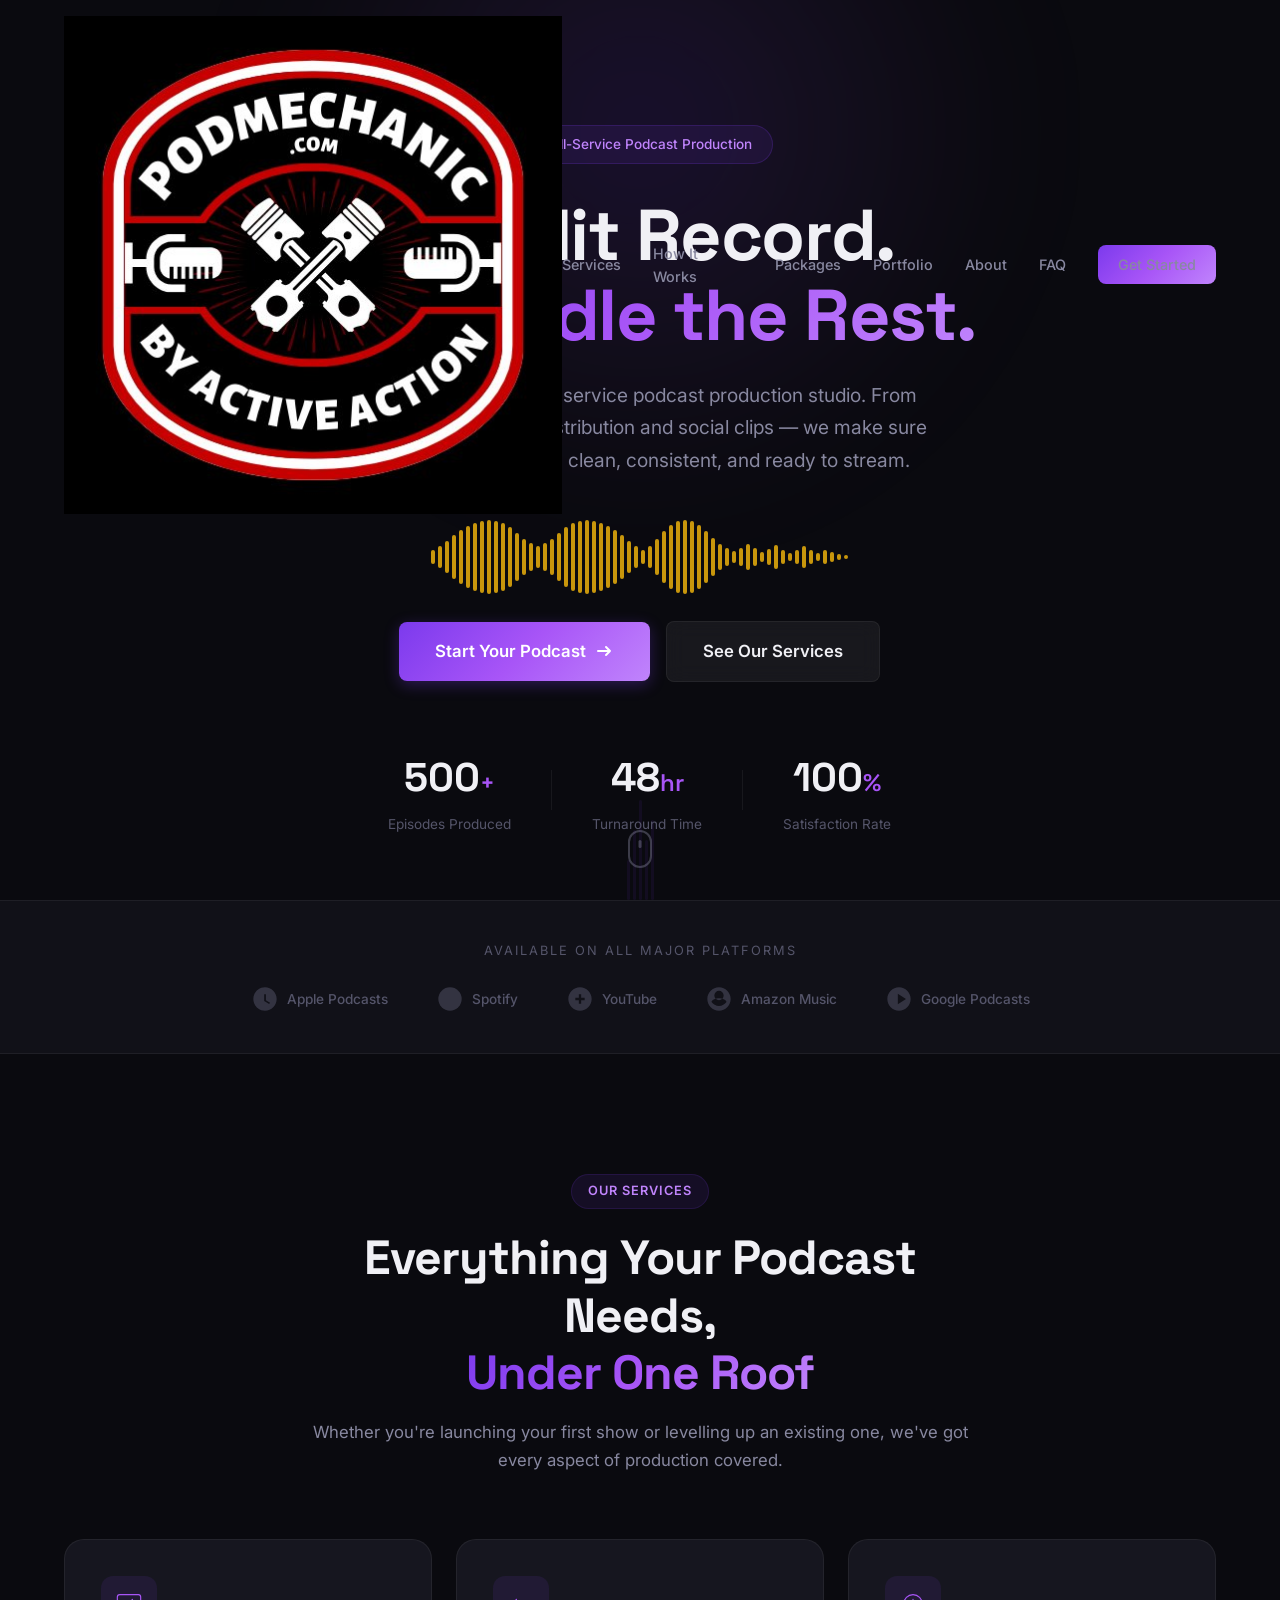
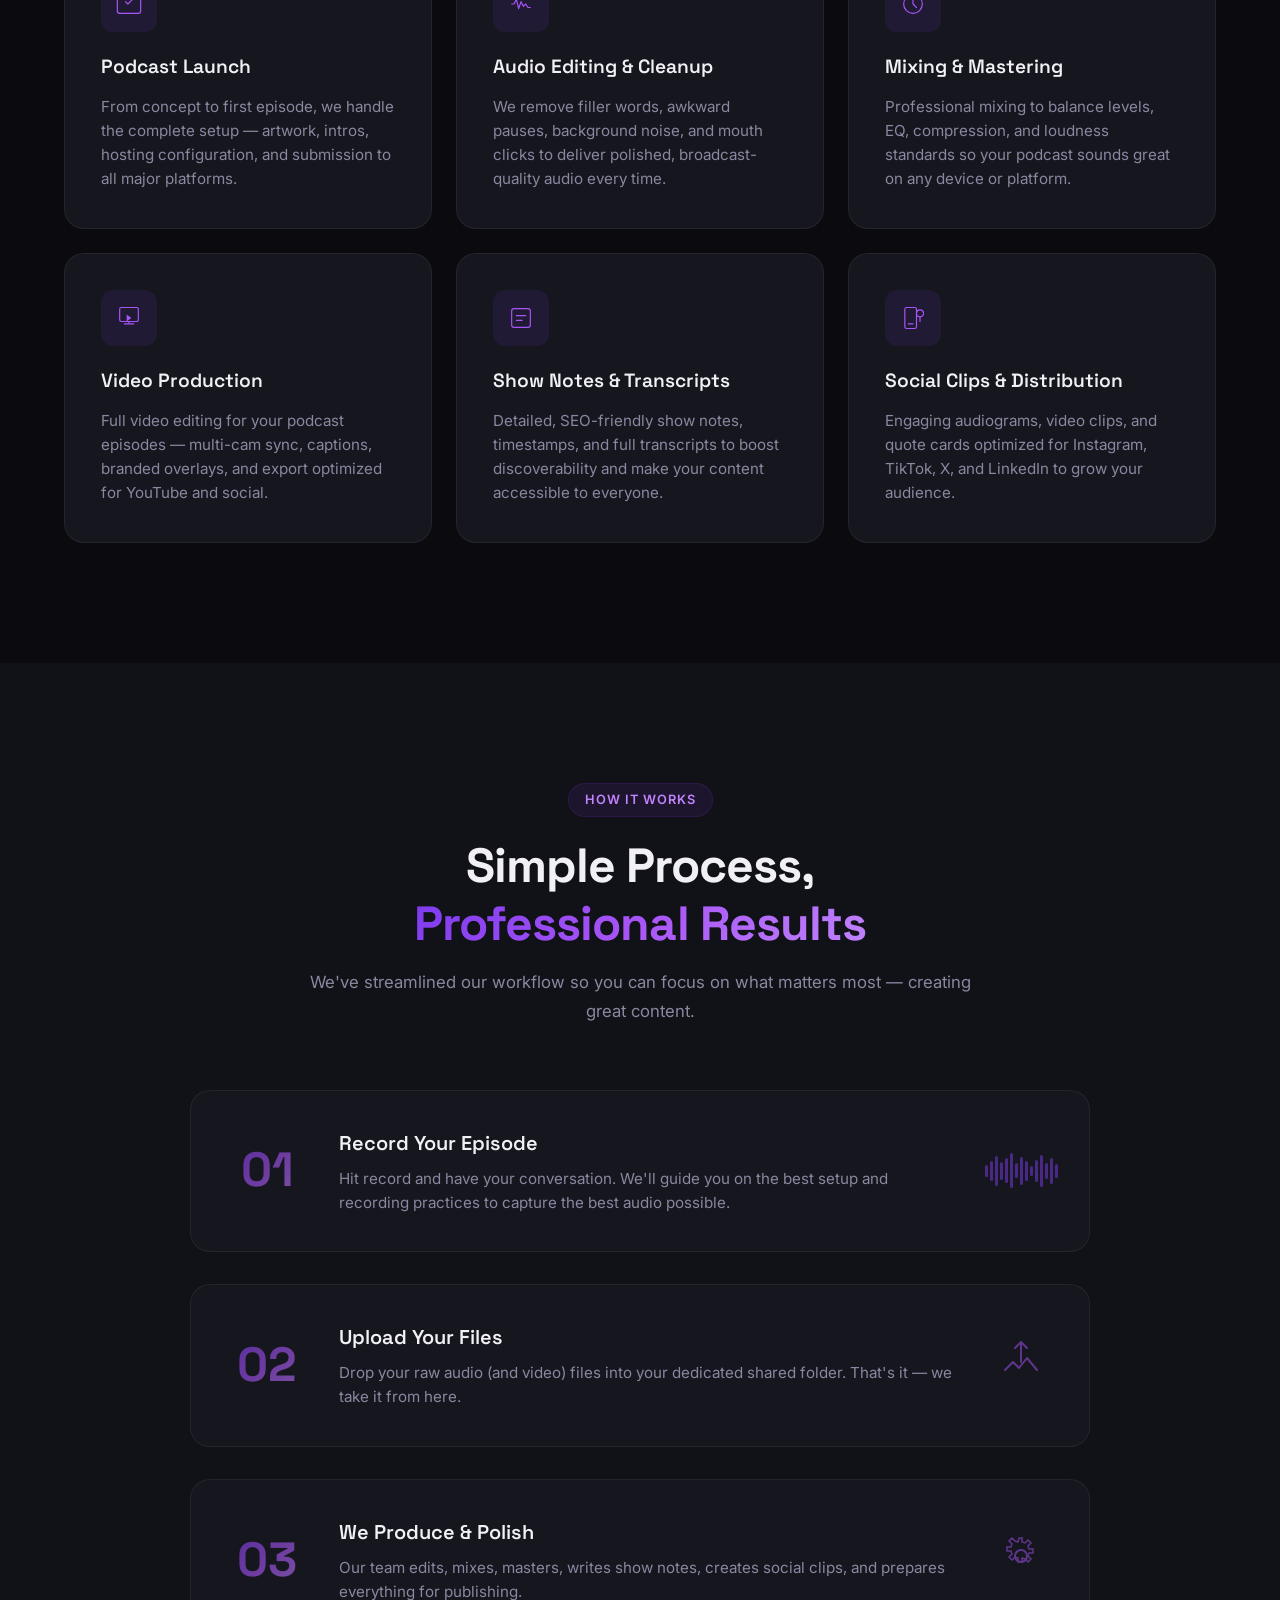
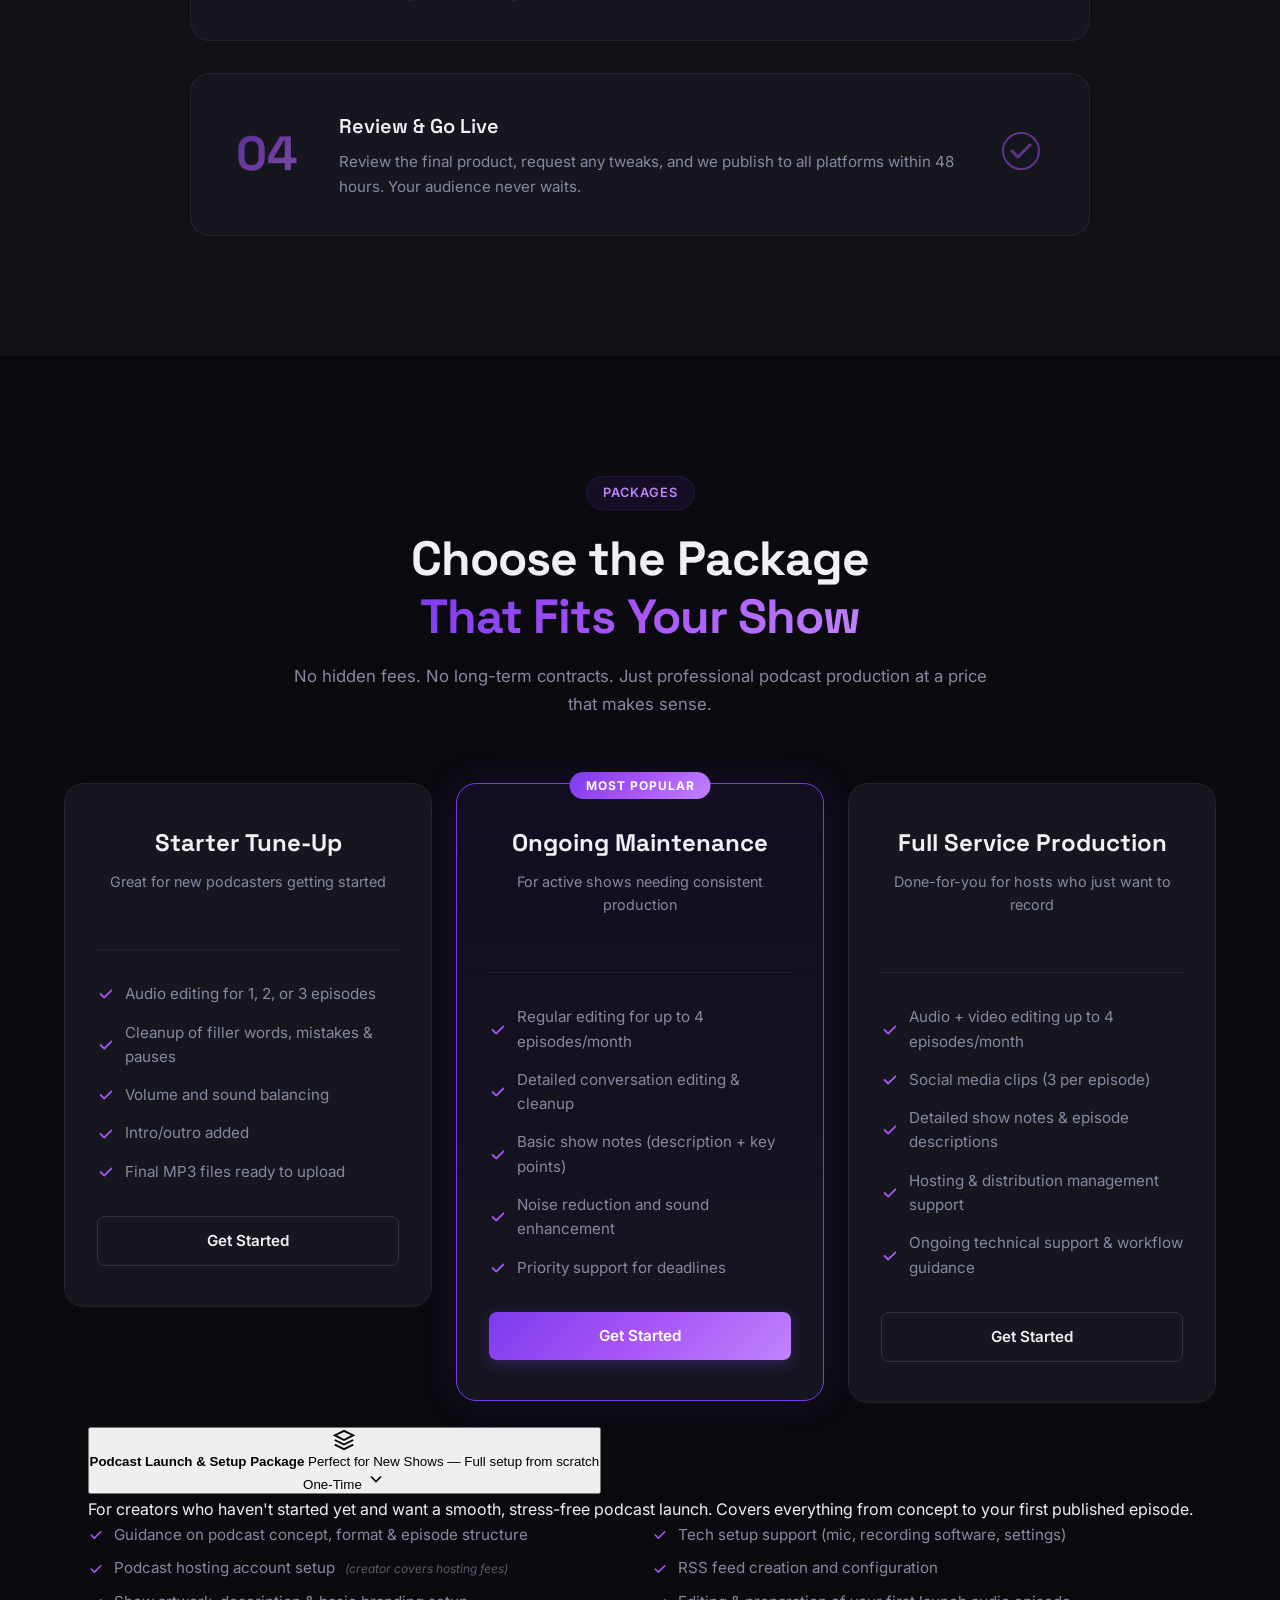
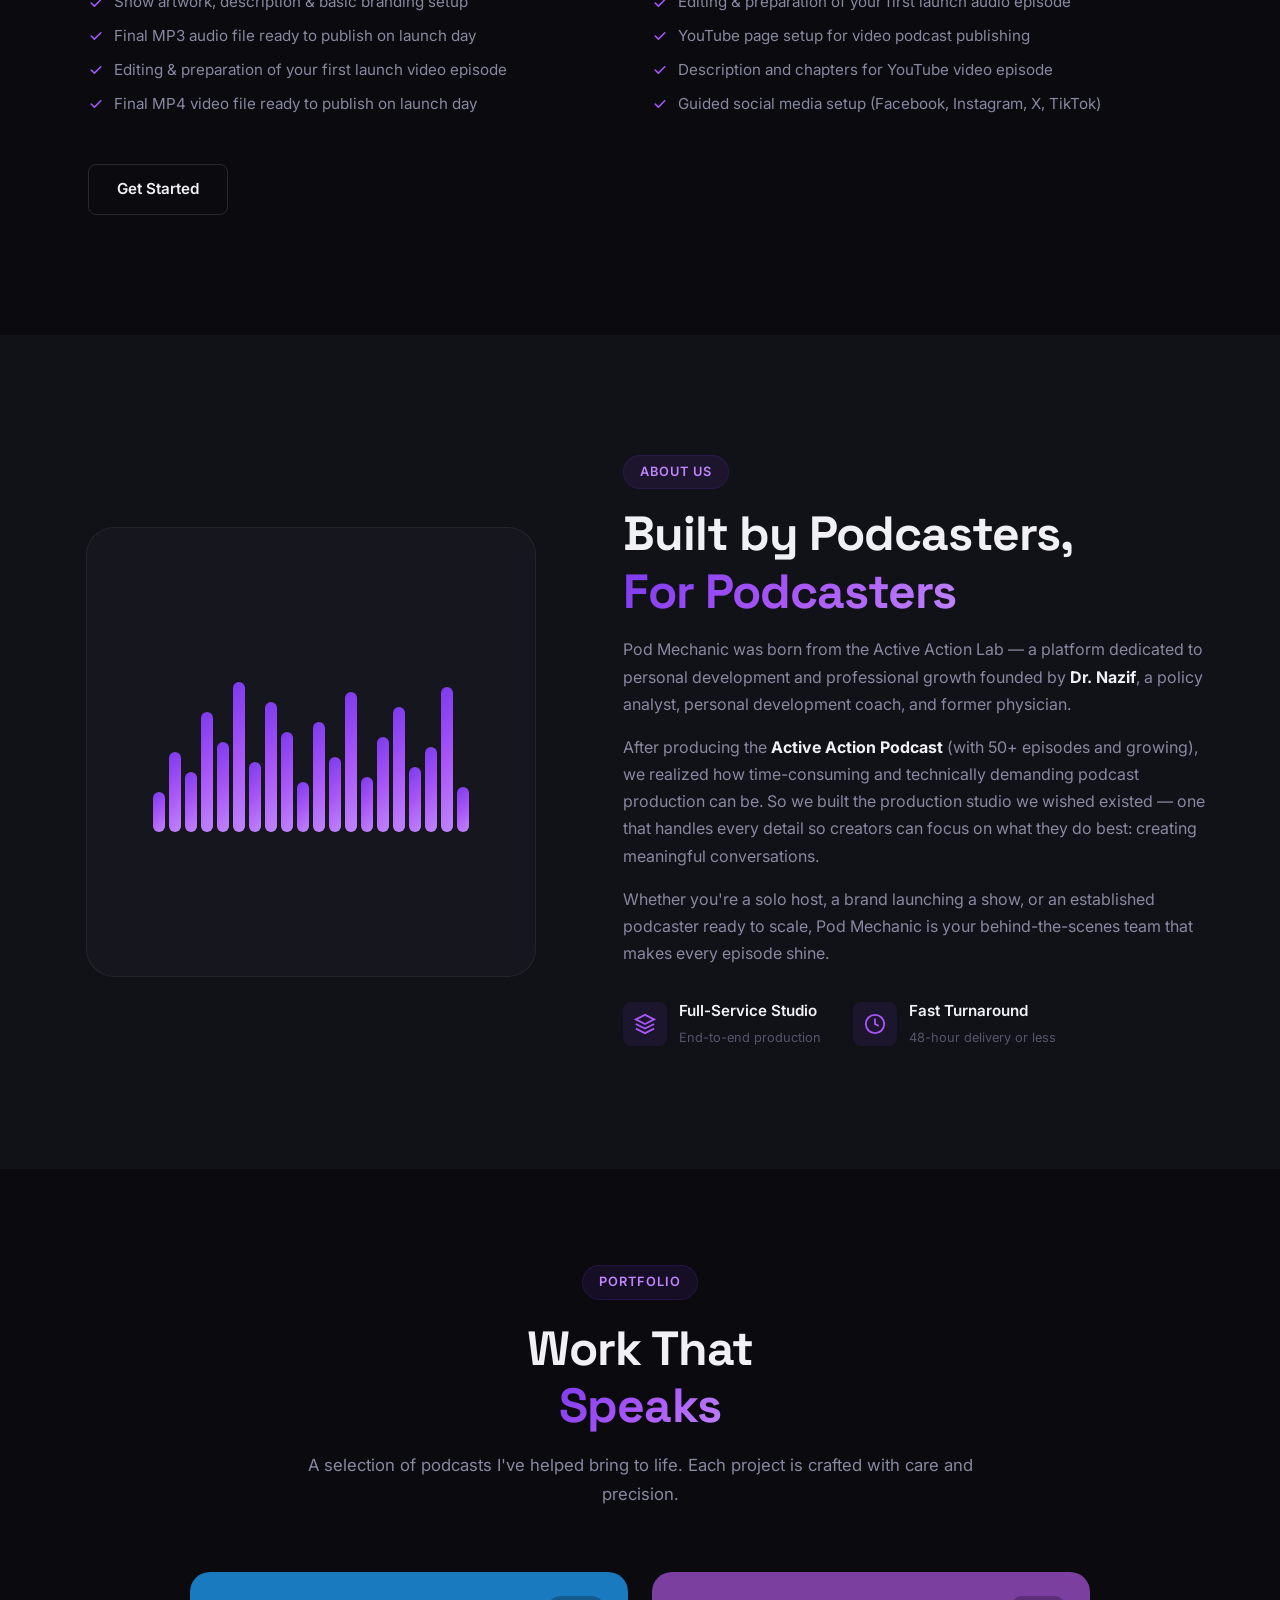
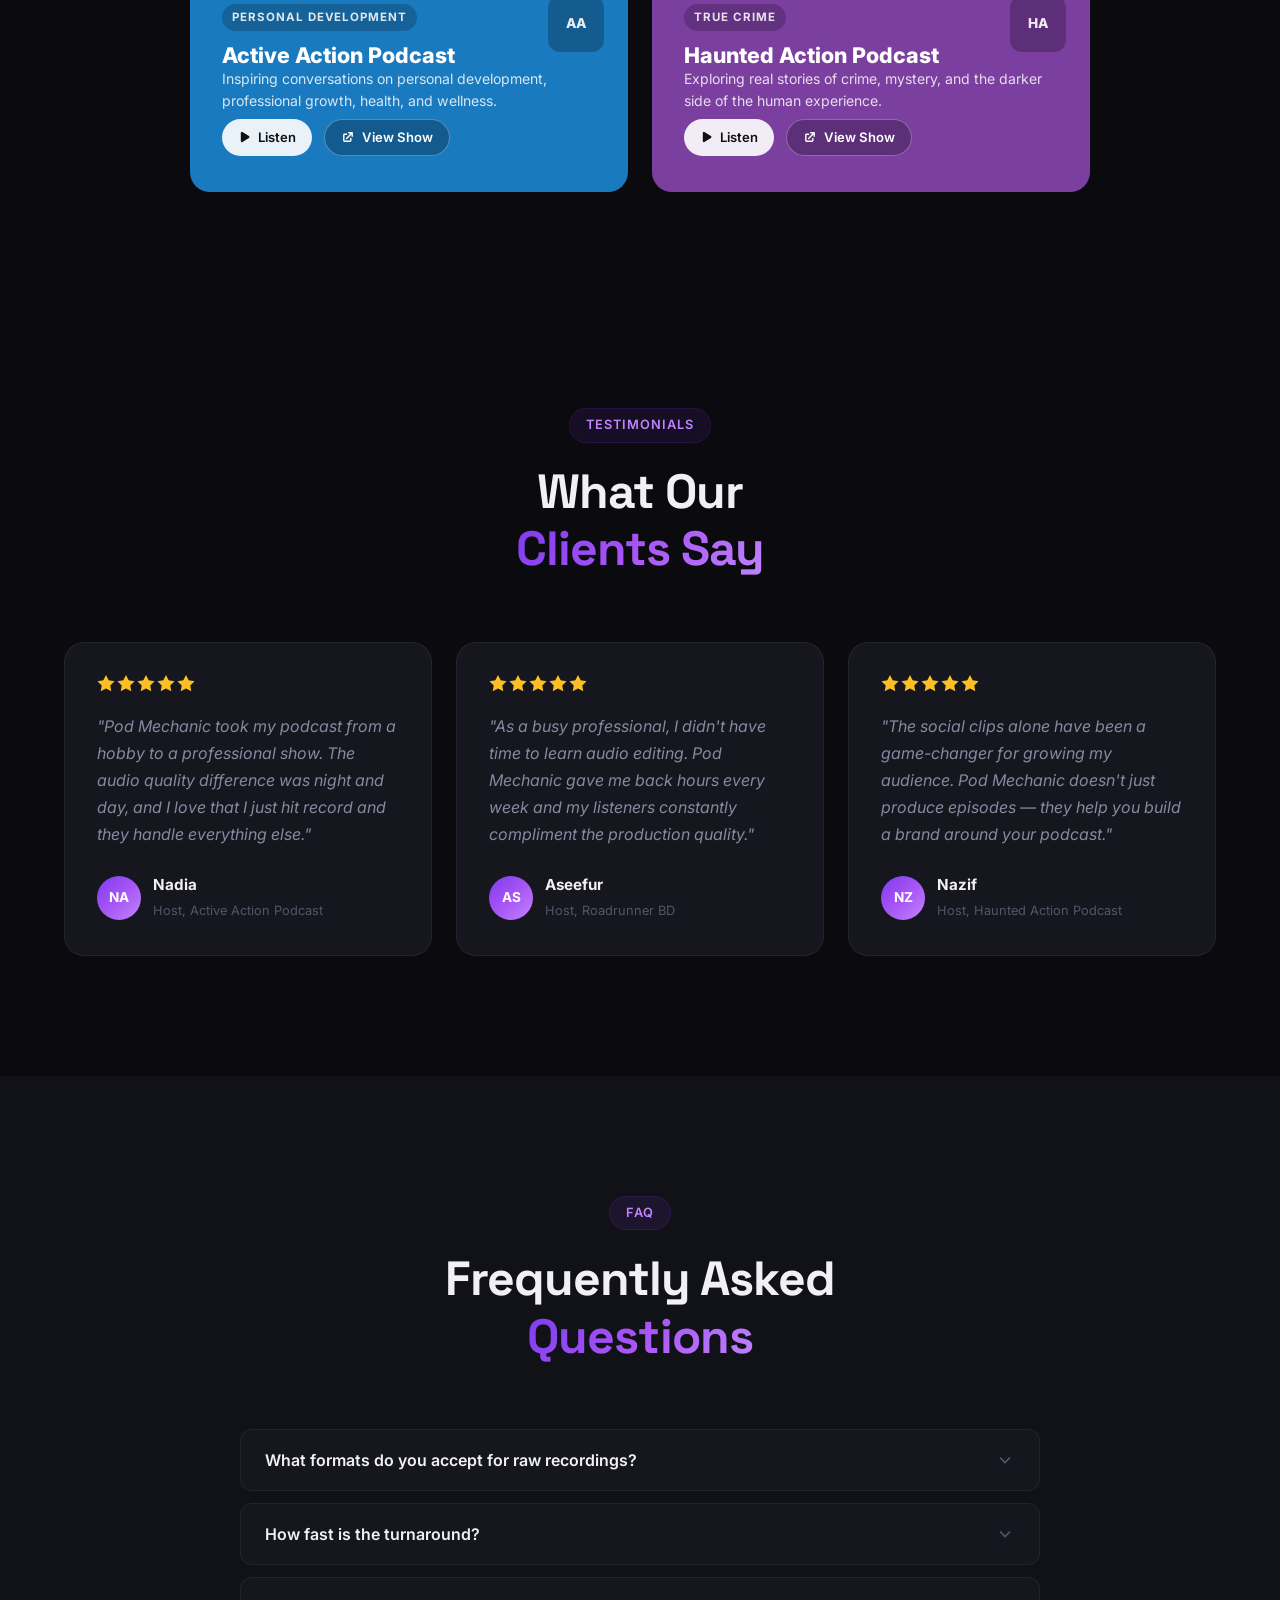
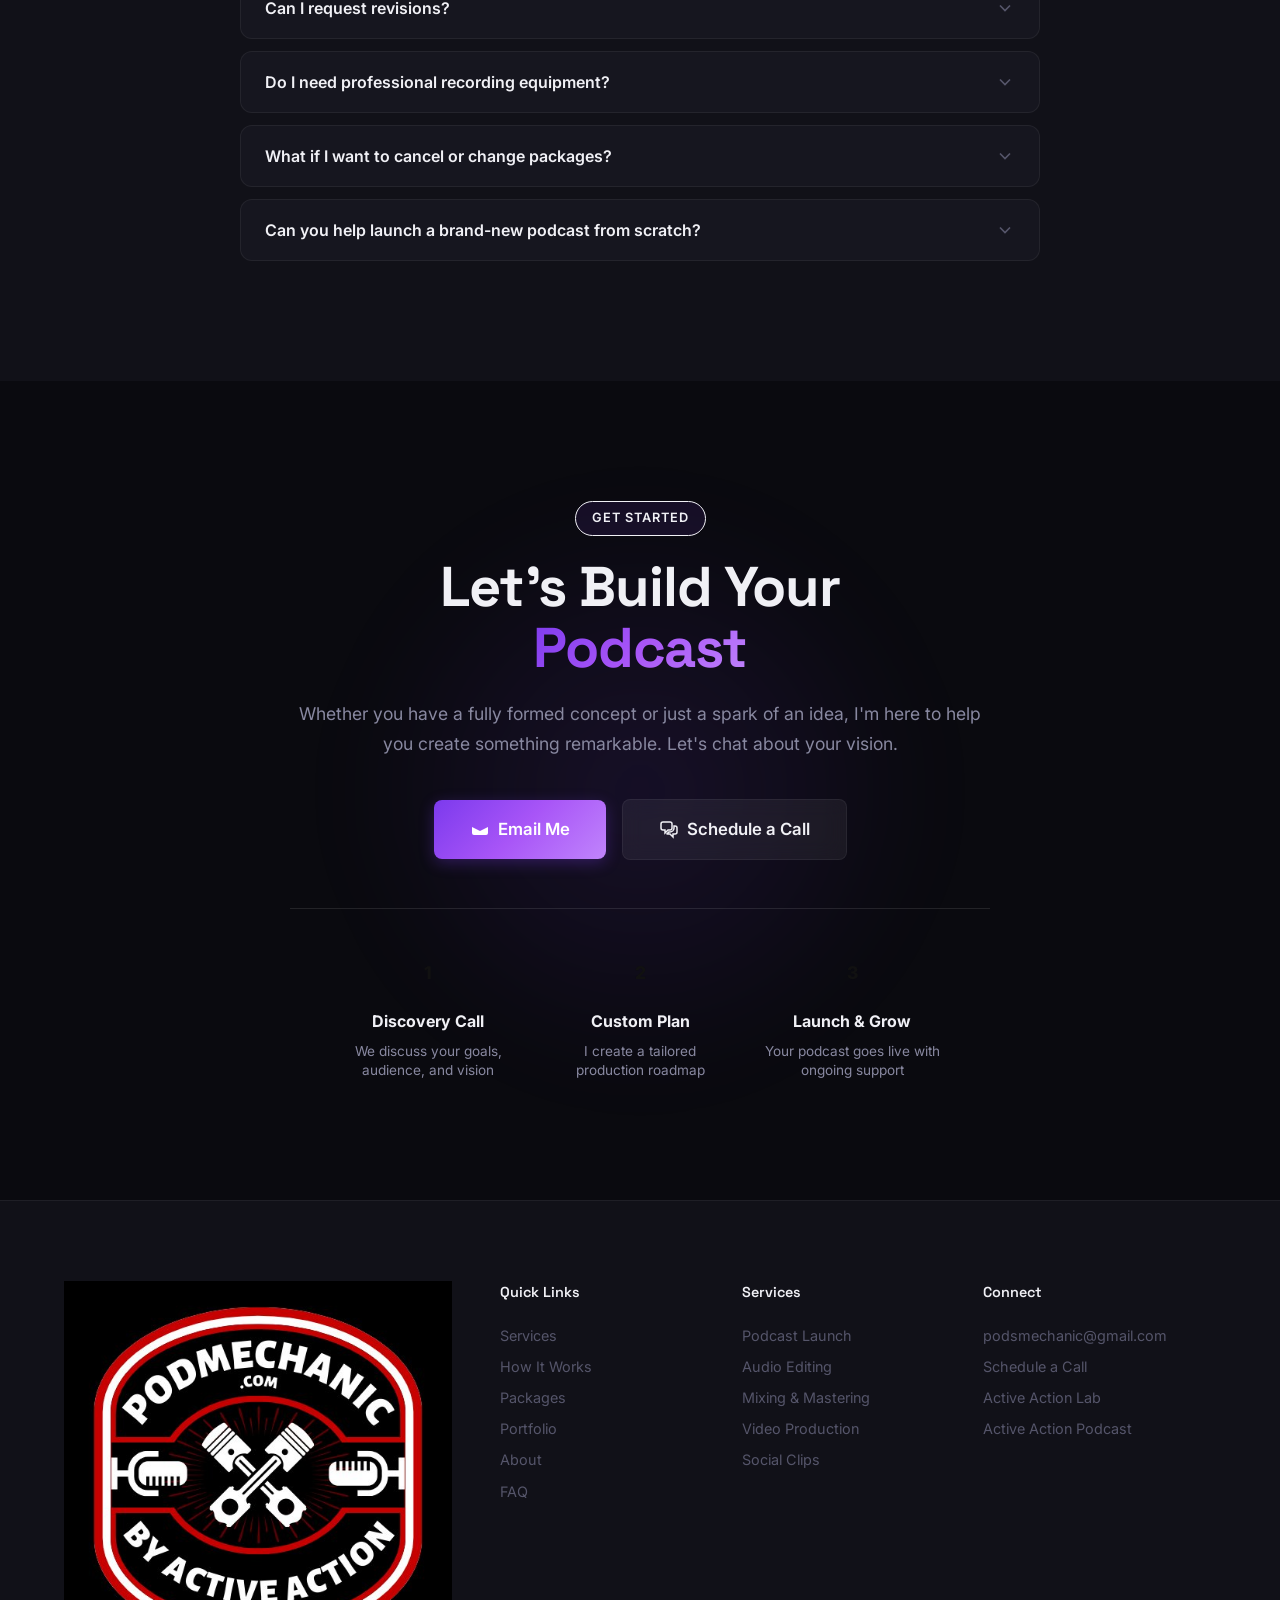
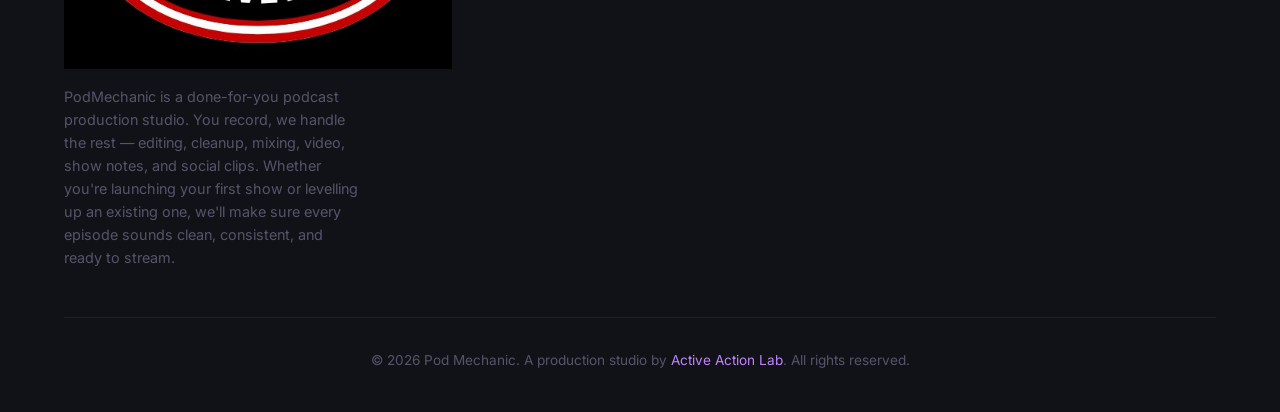
==== index.html @ 71fac8c1 "Update index.html" ====
<!DOCTYPE html>
<html lang="en">
<head>
  <meta charset="UTF-8">
  <meta name="viewport" content="width=device-width, initial-scale=1.0">
  <title>Pod Mechanic | Full-Service Podcast Production Studio</title>
  <meta name="description" content="Pod Mechanic is a full-service podcast production studio. We launch, edit, mix, and distribute your podcast so every episode sounds clean, consistent, and ready to stream.">
  <link rel="preconnect" href="https://fonts.googleapis.com">
  <link rel="preconnect" href="https://fonts.gstatic.com" crossorigin>
  <link href="https://fonts.googleapis.com/css2?family=Inter:wght@300;400;500;600;700;800;900&family=Space+Grotesk:wght@400;500;600;700&display=swap" rel="stylesheet">
  <link rel="stylesheet" href="styles.css">
</head>
<body>
  <!-- Navigation -->
  <nav class="navbar" id="navbar">
    <div class="container nav-container">
      <a href="#" class="nav-logo">
        <img src="[data-uri]" alt="Pod Mechanic" class="logo-img">
      </a>
      <div class="nav-links" id="navLinks">
        <a href="#services">Services</a>
        <a href="#how-it-works">How It Works</a>
        <a href="#packages">Packages</a>
        <a href="#portfolio">Portfolio</a>
        <a href="#about">About</a>
        <a href="#faq">FAQ</a>
        <a href="#contact" class="btn btn-nav">Get Started</a>
      </div>
      <button class="nav-toggle" id="navToggle" aria-label="Toggle navigation">
        <span></span>
        <span></span>
        <span></span>
      </button>
    </div>
  </nav>

  <!-- Hero Section -->
  <section class="hero" id="hero">
    <div class="hero-bg">
      <div class="hero-gradient"></div>
      <div class="sound-waves">
        <div class="wave wave-1"></div>
        <div class="wave wave-2"></div>
        <div class="wave wave-3"></div>
        <div class="wave wave-4"></div>
        <div class="wave wave-5"></div>
      </div>
    </div>
    <div class="container hero-content">
      <div class="hero-badge">
        <span class="badge-dot"></span>
        Full-Service Podcast Production
      </div>
      <h1 class="hero-title">
        You Hit Record.<br>
        <span class="gradient-text">We Handle the Rest.</span>
      </h1>
      <p class="hero-subtitle">
        Pod Mechanic is a full-service podcast production studio. From editing and mixing to distribution and social clips &mdash; we make sure every episode sounds clean, consistent, and ready to stream.
      </p>

      <!-- Animated Waveform -->
      <div class="hero-waveform" aria-hidden="true">
        <div class="waveform-bars">
          <span></span><span></span><span></span><span></span><span></span>
          <span></span><span></span><span></span><span></span><span></span>
          <span></span><span></span><span></span><span></span><span></span>
          <span></span><span></span><span></span><span></span><span></span>
          <span></span><span></span><span></span><span></span><span></span>
          <span></span><span></span><span></span><span></span><span></span>
          <span></span><span></span><span></span><span></span><span></span>
          <span></span><span></span><span></span><span></span><span></span>
          <span></span><span></span><span></span><span></span><span></span>
          <span></span><span></span><span></span><span></span><span></span>
          <span></span><span></span><span></span><span></span><span></span>
          <span></span><span></span><span></span><span></span><span></span>
        </div>
      </div>

      <div class="hero-actions">
        <a href="#contact" class="btn btn-primary btn-lg">
          Start Your Podcast
          <svg width="20" height="20" viewBox="0 0 20 20" fill="none"><path d="M4 10h12m0 0l-4-4m4 4l-4 4" stroke="currentColor" stroke-width="2" stroke-linecap="round" stroke-linejoin="round"/></svg>
        </a>
        <a href="#services" class="btn btn-ghost btn-lg">
          See Our Services
        </a>
      </div>
      <div class="hero-stats">
        <div class="stat">
          <span class="stat-number" data-count="500">0</span><span class="stat-suffix">+</span>
          <span class="stat-label">Episodes Produced</span>
        </div>
        <div class="stat-divider"></div>
        <div class="stat">
          <span class="stat-number" data-count="48">0</span><span class="stat-suffix">hr</span>
          <span class="stat-label">Turnaround Time</span>
        </div>
        <div class="stat-divider"></div>
        <div class="stat">
          <span class="stat-number" data-count="100">0</span><span class="stat-suffix">%</span>
          <span class="stat-label">Satisfaction Rate</span>
        </div>
      </div>
    </div>
    <div class="scroll-indicator">
      <div class="mouse">
        <div class="wheel"></div>
      </div>
    </div>
  </section>

  <!-- Trusted By / Social Proof Bar -->
  <section class="social-proof">
    <div class="container">
      <p class="social-proof-text">Available on all major platforms</p>
      <div class="platform-logos">
        <div class="platform-logo">
          <svg viewBox="0 0 24 24" fill="currentColor" width="28" height="28"><path d="M12 2C6.477 2 2 6.477 2 12s4.477 10 10 10 10-4.477 10-10S17.523 2 12 2zm3.535 14.243l-4.243-2.449V8h1.5v5.137l3.536 2.036-.793 1.07z"/></svg>
          <span>Apple Podcasts</span>
        </div>
        <div class="platform-logo">
          <svg viewBox="0 0 24 24" fill="currentColor" width="28" height="28"><circle cx="12" cy="12" r="10"/></svg>
          <span>Spotify</span>
        </div>
        <div class="platform-logo">
          <svg viewBox="0 0 24 24" fill="currentColor" width="28" height="28"><path d="M12 2C6.477 2 2 6.477 2 12s4.477 10 10 10 10-4.477 10-10S17.523 2 12 2zm4 11h-3v3h-2v-3H8v-2h3V8h2v3h3v2z"/></svg>
          <span>YouTube</span>
        </div>
        <div class="platform-logo">
          <svg viewBox="0 0 24 24" fill="currentColor" width="28" height="28"><path d="M12 2C6.477 2 2 6.477 2 12s4.477 10 10 10 10-4.477 10-10S17.523 2 12 2zm0 3a4 4 0 110 8 4 4 0 010-8zm0 13c-2.67 0-5.02-1.34-6.42-3.38.03-2.13 4.28-3.3 6.42-3.3 2.13 0 6.39 1.17 6.42 3.3C17.02 16.66 14.67 18 12 18z"/></svg>
          <span>Amazon Music</span>
        </div>
        <div class="platform-logo">
          <svg viewBox="0 0 24 24" fill="currentColor" width="28" height="28"><path d="M12 2C6.477 2 2 6.477 2 12s4.477 10 10 10 10-4.477 10-10S17.523 2 12 2zm-1 14.5v-9l7 4.5-7 4.5z"/></svg>
          <span>Google Podcasts</span>
        </div>
      </div>
    </div>
  </section>

  <!-- Services Section -->
  <section class="services" id="services">
    <div class="container">
      <div class="section-header">
        <span class="section-tag">Our Services</span>
        <h2 class="section-title">Everything Your Podcast Needs,<br><span class="gradient-text">Under One Roof</span></h2>
        <p class="section-subtitle">Whether you're launching your first show or levelling up an existing one, we've got every aspect of production covered.</p>
      </div>
      <div class="services-grid">
        <div class="service-card" data-aos="fade-up">
          <div class="service-icon">
            <svg viewBox="0 0 48 48" fill="none"><rect x="4" y="8" width="40" height="32" rx="4" stroke="currentColor" stroke-width="2"/><path d="M18 20l4 4 8-8" stroke="currentColor" stroke-width="2" stroke-linecap="round" stroke-linejoin="round"/></svg>
          </div>
          <h3>Podcast Launch</h3>
          <p>From concept to first episode, we handle the complete setup &mdash; artwork, intros, hosting configuration, and submission to all major platforms.</p>
        </div>
        <div class="service-card" data-aos="fade-up" data-aos-delay="100">
          <div class="service-icon">
            <svg viewBox="0 0 48 48" fill="none"><path d="M8 24h4l4-8 4 16 4-12 4 8 4-4 4 6h4" stroke="currentColor" stroke-width="2" stroke-linecap="round" stroke-linejoin="round"/></svg>
          </div>
          <h3>Audio Editing &amp; Cleanup</h3>
          <p>We remove filler words, awkward pauses, background noise, and mouth clicks to deliver polished, broadcast-quality audio every time.</p>
        </div>
        <div class="service-card" data-aos="fade-up" data-aos-delay="200">
          <div class="service-icon">
            <svg viewBox="0 0 48 48" fill="none"><circle cx="24" cy="24" r="16" stroke="currentColor" stroke-width="2"/><path d="M24 16v8l6 6" stroke="currentColor" stroke-width="2" stroke-linecap="round"/></svg>
          </div>
          <h3>Mixing &amp; Mastering</h3>
          <p>Professional mixing to balance levels, EQ, compression, and loudness standards so your podcast sounds great on any device or platform.</p>
        </div>
        <div class="service-card" data-aos="fade-up" data-aos-delay="300">
          <div class="service-icon">
            <svg viewBox="0 0 48 48" fill="none"><rect x="8" y="6" width="32" height="24" rx="3" stroke="currentColor" stroke-width="2"/><path d="M20 18l8 6-8 6V18z" fill="currentColor"/><path d="M16 34h16" stroke="currentColor" stroke-width="2" stroke-linecap="round"/><path d="M24 30v4" stroke="currentColor" stroke-width="2"/></svg>
          </div>
          <h3>Video Production</h3>
          <p>Full video editing for your podcast episodes &mdash; multi-cam sync, captions, branded overlays, and export optimized for YouTube and social.</p>
        </div>
        <div class="service-card" data-aos="fade-up" data-aos-delay="400">
          <div class="service-icon">
            <svg viewBox="0 0 48 48" fill="none"><path d="M12 8h24a4 4 0 014 4v24a4 4 0 01-4 4H12a4 4 0 01-4-4V12a4 4 0 014-4z" stroke="currentColor" stroke-width="2"/><path d="M16 20h16M16 28h10" stroke="currentColor" stroke-width="2" stroke-linecap="round"/></svg>
          </div>
          <h3>Show Notes &amp; Transcripts</h3>
          <p>Detailed, SEO-friendly show notes, timestamps, and full transcripts to boost discoverability and make your content accessible to everyone.</p>
        </div>
        <div class="service-card" data-aos="fade-up" data-aos-delay="500">
          <div class="service-icon">
            <svg viewBox="0 0 48 48" fill="none"><rect x="10" y="6" width="20" height="36" rx="3" stroke="currentColor" stroke-width="2"/><path d="M16 34h8" stroke="currentColor" stroke-width="2" stroke-linecap="round"/><circle cx="36" cy="16" r="6" stroke="currentColor" stroke-width="2"/><path d="M36 22v8" stroke="currentColor" stroke-width="2" stroke-linecap="round"/></svg>
          </div>
          <h3>Social Clips &amp; Distribution</h3>
          <p>Engaging audiograms, video clips, and quote cards optimized for Instagram, TikTok, X, and LinkedIn to grow your audience.</p>
        </div>
      </div>
    </div>
  </section>

  <!-- How It Works -->
  <section class="how-it-works" id="how-it-works">
    <div class="container">
      <div class="section-header">
        <span class="section-tag">How It Works</span>
        <h2 class="section-title">Simple Process,<br><span class="gradient-text">Professional Results</span></h2>
        <p class="section-subtitle">We've streamlined our workflow so you can focus on what matters most &mdash; creating great content.</p>
      </div>
      <div class="steps">
        <div class="step" data-aos="fade-right">
          <div class="step-number">01</div>
          <div class="step-content">
            <h3>Record Your Episode</h3>
            <p>Hit record and have your conversation. We'll guide you on the best setup and recording practices to capture the best audio possible.</p>
          </div>
          <div class="step-visual">
            <div class="waveform-mini">
              <span></span><span></span><span></span><span></span><span></span>
              <span></span><span></span><span></span><span></span><span></span>
              <span></span><span></span><span></span><span></span><span></span>
            </div>
          </div>
        </div>
        <div class="step" data-aos="fade-left">
          <div class="step-number">02</div>
          <div class="step-content">
            <h3>Upload Your Files</h3>
            <p>Drop your raw audio (and video) files into your dedicated shared folder. That's it &mdash; we take it from here.</p>
          </div>
          <div class="step-visual">
            <div class="upload-icon-anim">
              <svg viewBox="0 0 48 48" fill="none"><path d="M8 32l8-8 6 6 8-10 10 12" stroke="currentColor" stroke-width="2" stroke-linecap="round" stroke-linejoin="round"/><path d="M24 4v20m0-20l-6 6m6-6l6 6" stroke="currentColor" stroke-width="2" stroke-linecap="round" stroke-linejoin="round"/></svg>
            </div>
          </div>
        </div>
        <div class="step" data-aos="fade-right">
          <div class="step-number">03</div>
          <div class="step-content">
            <h3>We Produce &amp; Polish</h3>
            <p>Our team edits, mixes, masters, writes show notes, creates social clips, and prepares everything for publishing.</p>
          </div>
          <div class="step-visual">
            <div class="gear-anim">
              <svg viewBox="0 0 48 48" fill="none"><path d="M24 30a6 6 0 100-12 6 6 0 000 12z" stroke="currentColor" stroke-width="2"/><path d="M26 6h-4l-1 4-3-1-3-3-3 3 3 3-1 3H10v4h4l1 3-3 3 3 3 3-3 3 1v4h4v-4l3 1 3 3 3-3-3-3 1-3h4v-4h-4l-1-3 3-3-3-3-3 3-3-1V6z" stroke="currentColor" stroke-width="1.5"/></svg>
            </div>
          </div>
        </div>
        <div class="step" data-aos="fade-left">
          <div class="step-number">04</div>
          <div class="step-content">
            <h3>Review &amp; Go Live</h3>
            <p>Review the final product, request any tweaks, and we publish to all platforms within 48 hours. Your audience never waits.</p>
          </div>
          <div class="step-visual">
            <div class="check-anim">
              <svg viewBox="0 0 48 48" fill="none"><circle cx="24" cy="24" r="18" stroke="currentColor" stroke-width="2"/><path d="M15 24l6 6 12-12" stroke="currentColor" stroke-width="3" stroke-linecap="round" stroke-linejoin="round"/></svg>
            </div>
          </div>
        </div>
      </div>
    </div>
  </section>

  <!-- Packages Section -->
  <section class="pricing" id="packages">
    <div class="container">
      <div class="section-header">
        <span class="section-tag">Packages</span>
        <h2 class="section-title">Choose the Package<br><span class="gradient-text">That Fits Your Show</span></h2>
        <p class="section-subtitle">No hidden fees. No long-term contracts. Just professional podcast production at a price that makes sense.</p>
      </div>

      <!-- Row 1: Three packages side by side -->
      <div class="pricing-grid">

        <!-- Starter Tune-Up -->
        <div class="pricing-card" data-aos="fade-up">
          <div class="pricing-header">
            <h3>Starter Tune-Up</h3>
            <p class="pricing-desc">Great for new podcasters getting started</p>
          </div>
          <ul class="pricing-features">
            <li>
              <svg viewBox="0 0 20 20" fill="currentColor" width="18" height="18"><path fill-rule="evenodd" d="M16.707 5.293a1 1 0 010 1.414l-8 8a1 1 0 01-1.414 0l-4-4a1 1 0 011.414-1.414L8 12.586l7.293-7.293a1 1 0 011.414 0z"/></svg>
              Audio editing for 1, 2, or 3 episodes
            </li>
            <li>
              <svg viewBox="0 0 20 20" fill="currentColor" width="18" height="18"><path fill-rule="evenodd" d="M16.707 5.293a1 1 0 010 1.414l-8 8a1 1 0 01-1.414 0l-4-4a1 1 0 011.414-1.414L8 12.586l7.293-7.293a1 1 0 011.414 0z"/></svg>
              Cleanup of filler words, mistakes &amp; pauses
            </li>
            <li>
              <svg viewBox="0 0 20 20" fill="currentColor" width="18" height="18"><path fill-rule="evenodd" d="M16.707 5.293a1 1 0 010 1.414l-8 8a1 1 0 01-1.414 0l-4-4a1 1 0 011.414-1.414L8 12.586l7.293-7.293a1 1 0 011.414 0z"/></svg>
              Volume and sound balancing
            </li>
            <li>
              <svg viewBox="0 0 20 20" fill="currentColor" width="18" height="18"><path fill-rule="evenodd" d="M16.707 5.293a1 1 0 010 1.414l-8 8a1 1 0 01-1.414 0l-4-4a1 1 0 011.414-1.414L8 12.586l7.293-7.293a1 1 0 011.414 0z"/></svg>
              Intro/outro added
            </li>
            <li>
              <svg viewBox="0 0 20 20" fill="currentColor" width="18" height="18"><path fill-rule="evenodd" d="M16.707 5.293a1 1 0 010 1.414l-8 8a1 1 0 01-1.414 0l-4-4a1 1 0 011.414-1.414L8 12.586l7.293-7.293a1 1 0 011.414 0z"/></svg>
              Final MP3 files ready to upload
            </li>
          </ul>
          <a href="#contact" class="btn btn-outline btn-block">Get Started</a>
        </div>

        <!-- Ongoing Maintenance (featured / most popular) -->
        <div class="pricing-card pricing-featured" data-aos="fade-up" data-aos-delay="100">
          <div class="pricing-badge">Most Popular</div>
          <div class="pricing-header">
            <h3>Ongoing Maintenance</h3>
            <p class="pricing-desc">For active shows needing consistent production</p>
          </div>
          <ul class="pricing-features">
            <li>
              <svg viewBox="0 0 20 20" fill="currentColor" width="18" height="18"><path fill-rule="evenodd" d="M16.707 5.293a1 1 0 010 1.414l-8 8a1 1 0 01-1.414 0l-4-4a1 1 0 011.414-1.414L8 12.586l7.293-7.293a1 1 0 011.414 0z"/></svg>
              Regular editing for up to 4 episodes/month
            </li>
            <li>
              <svg viewBox="0 0 20 20" fill="currentColor" width="18" height="18"><path fill-rule="evenodd" d="M16.707 5.293a1 1 0 010 1.414l-8 8a1 1 0 01-1.414 0l-4-4a1 1 0 011.414-1.414L8 12.586l7.293-7.293a1 1 0 011.414 0z"/></svg>
              Detailed conversation editing &amp; cleanup
            </li>
            <li>
              <svg viewBox="0 0 20 20" fill="currentColor" width="18" height="18"><path fill-rule="evenodd" d="M16.707 5.293a1 1 0 010 1.414l-8 8a1 1 0 01-1.414 0l-4-4a1 1 0 011.414-1.414L8 12.586l7.293-7.293a1 1 0 011.414 0z"/></svg>
              Basic show notes (description + key points)
            </li>
            <li>
              <svg viewBox="0 0 20 20" fill="currentColor" width="18" height="18"><path fill-rule="evenodd" d="M16.707 5.293a1 1 0 010 1.414l-8 8a1 1 0 01-1.414 0l-4-4a1 1 0 011.414-1.414L8 12.586l7.293-7.293a1 1 0 011.414 0z"/></svg>
              Noise reduction and sound enhancement
            </li>
            <li>
              <svg viewBox="0 0 20 20" fill="currentColor" width="18" height="18"><path fill-rule="evenodd" d="M16.707 5.293a1 1 0 010 1.414l-8 8a1 1 0 01-1.414 0l-4-4a1 1 0 011.414-1.414L8 12.586l7.293-7.293a1 1 0 011.414 0z"/></svg>
              Priority support for deadlines
            </li>
          </ul>
          <a href="#contact" class="btn btn-primary btn-block">Get Started</a>
        </div>

        <!-- Full Service Production -->
        <div class="pricing-card" data-aos="fade-up" data-aos-delay="200">
          <div class="pricing-header">
            <h3>Full Service Production</h3>
            <p class="pricing-desc">Done-for-you for hosts who just want to record</p>
          </div>
          <ul class="pricing-features">
            <li>
              <svg viewBox="0 0 20 20" fill="currentColor" width="18" height="18"><path fill-rule="evenodd" d="M16.707 5.293a1 1 0 010 1.414l-8 8a1 1 0 01-1.414 0l-4-4a1 1 0 011.414-1.414L8 12.586l7.293-7.293a1 1 0 011.414 0z"/></svg>
              Audio + video editing up to 4 episodes/month
            </li>
            <li>
              <svg viewBox="0 0 20 20" fill="currentColor" width="18" height="18"><path fill-rule="evenodd" d="M16.707 5.293a1 1 0 010 1.414l-8 8a1 1 0 01-1.414 0l-4-4a1 1 0 011.414-1.414L8 12.586l7.293-7.293a1 1 0 011.414 0z"/></svg>
              Social media clips (3 per episode)
            </li>
            <li>
              <svg viewBox="0 0 20 20" fill="currentColor" width="18" height="18"><path fill-rule="evenodd" d="M16.707 5.293a1 1 0 010 1.414l-8 8a1 1 0 01-1.414 0l-4-4a1 1 0 011.414-1.414L8 12.586l7.293-7.293a1 1 0 011.414 0z"/></svg>
              Detailed show notes &amp; episode descriptions
            </li>
            <li>
              <svg viewBox="0 0 20 20" fill="currentColor" width="18" height="18"><path fill-rule="evenodd" d="M16.707 5.293a1 1 0 010 1.414l-8 8a1 1 0 01-1.414 0l-4-4a1 1 0 011.414-1.414L8 12.586l7.293-7.293a1 1 0 011.414 0z"/></svg>
              Hosting &amp; distribution management support
            </li>
            <li>
              <svg viewBox="0 0 20 20" fill="currentColor" width="18" height="18"><path fill-rule="evenodd" d="M16.707 5.293a1 1 0 010 1.414l-8 8a1 1 0 01-1.414 0l-4-4a1 1 0 011.414-1.414L8 12.586l7.293-7.293a1 1 0 011.414 0z"/></svg>
              Ongoing technical support &amp; workflow guidance
            </li>
          </ul>
          <a href="#contact" class="btn btn-outline btn-block">Get Started</a>
        </div>

      </div>

      <!-- Row 2: Launch Package - expandable card below -->
      <div class="pricing-launch-row">
        <div class="pricing-launch-wrapper">
          <button class="launch-toggle" id="launchToggle" aria-expanded="false">
            <div class="launch-toggle-left">
              <svg viewBox="0 0 24 24" fill="none" stroke="currentColor" stroke-width="2" width="22" height="22"><path d="M12 2L2 7l10 5 10-5-10-5z"/><path d="M2 17l10 5 10-5"/><path d="M2 12l10 5 10-5"/></svg>
              <div>
                <strong>Podcast Launch &amp; Setup Package</strong>
                <span>Perfect for New Shows — Full setup from scratch</span>
              </div>
            </div>
            <div class="launch-toggle-right">
              <span class="launch-badge">One-Time</span>
              <svg class="launch-chevron" viewBox="0 0 24 24" fill="none" stroke="currentColor" stroke-width="2" width="20" height="20"><path d="M6 9l6 6 6-6"/></svg>
            </div>
          </button>
          <div class="launch-panel" id="launchPanel">
            <p class="launch-desc">For creators who haven't started yet and want a smooth, stress-free podcast launch. Covers everything from concept to your first published episode.</p>
            <ul class="pricing-features pricing-features-two-col">
              <li><svg viewBox="0 0 20 20" fill="currentColor" width="16" height="16"><path fill-rule="evenodd" d="M16.707 5.293a1 1 0 010 1.414l-8 8a1 1 0 01-1.414 0l-4-4a1 1 0 011.414-1.414L8 12.586l7.293-7.293a1 1 0 011.414 0z"/></svg>Guidance on podcast concept, format &amp; episode structure</li>
              <li><svg viewBox="0 0 20 20" fill="currentColor" width="16" height="16"><path fill-rule="evenodd" d="M16.707 5.293a1 1 0 010 1.414l-8 8a1 1 0 01-1.414 0l-4-4a1 1 0 011.414-1.414L8 12.586l7.293-7.293a1 1 0 011.414 0z"/></svg>Tech setup support (mic, recording software, settings)</li>
              <li><svg viewBox="0 0 20 20" fill="currentColor" width="16" height="16"><path fill-rule="evenodd" d="M16.707 5.293a1 1 0 010 1.414l-8 8a1 1 0 01-1.414 0l-4-4a1 1 0 011.414-1.414L8 12.586l7.293-7.293a1 1 0 011.414 0z"/></svg>Podcast hosting account setup <span class="pricing-note">(creator covers hosting fees)</span></li>
              <li><svg viewBox="0 0 20 20" fill="currentColor" width="16" height="16"><path fill-rule="evenodd" d="M16.707 5.293a1 1 0 010 1.414l-8 8a1 1 0 01-1.414 0l-4-4a1 1 0 011.414-1.414L8 12.586l7.293-7.293a1 1 0 011.414 0z"/></svg>RSS feed creation and configuration</li>
              <li><svg viewBox="0 0 20 20" fill="currentColor" width="16" height="16"><path fill-rule="evenodd" d="M16.707 5.293a1 1 0 010 1.414l-8 8a1 1 0 01-1.414 0l-4-4a1 1 0 011.414-1.414L8 12.586l7.293-7.293a1 1 0 011.414 0z"/></svg>Show artwork, description &amp; basic branding setup</li>
              <li><svg viewBox="0 0 20 20" fill="currentColor" width="16" height="16"><path fill-rule="evenodd" d="M16.707 5.293a1 1 0 010 1.414l-8 8a1 1 0 01-1.414 0l-4-4a1 1 0 011.414-1.414L8 12.586l7.293-7.293a1 1 0 011.414 0z"/></svg>Editing &amp; preparation of your first launch audio episode</li>
              <li><svg viewBox="0 0 20 20" fill="currentColor" width="16" height="16"><path fill-rule="evenodd" d="M16.707 5.293a1 1 0 010 1.414l-8 8a1 1 0 01-1.414 0l-4-4a1 1 0 011.414-1.414L8 12.586l7.293-7.293a1 1 0 011.414 0z"/></svg>Final MP3 audio file ready to publish on launch day</li>
              <li><svg viewBox="0 0 20 20" fill="currentColor" width="16" height="16"><path fill-rule="evenodd" d="M16.707 5.293a1 1 0 010 1.414l-8 8a1 1 0 01-1.414 0l-4-4a1 1 0 011.414-1.414L8 12.586l7.293-7.293a1 1 0 011.414 0z"/></svg>YouTube page setup for video podcast publishing</li>
              <li><svg viewBox="0 0 20 20" fill="currentColor" width="16" height="16"><path fill-rule="evenodd" d="M16.707 5.293a1 1 0 010 1.414l-8 8a1 1 0 01-1.414 0l-4-4a1 1 0 011.414-1.414L8 12.586l7.293-7.293a1 1 0 011.414 0z"/></svg>Editing &amp; preparation of your first launch video episode</li>
              <li><svg viewBox="0 0 20 20" fill="currentColor" width="16" height="16"><path fill-rule="evenodd" d="M16.707 5.293a1 1 0 010 1.414l-8 8a1 1 0 01-1.414 0l-4-4a1 1 0 011.414-1.414L8 12.586l7.293-7.293a1 1 0 011.414 0z"/></svg>Description and chapters for YouTube video episode</li>
              <li><svg viewBox="0 0 20 20" fill="currentColor" width="16" height="16"><path fill-rule="evenodd" d="M16.707 5.293a1 1 0 010 1.414l-8 8a1 1 0 01-1.414 0l-4-4a1 1 0 011.414-1.414L8 12.586l7.293-7.293a1 1 0 011.414 0z"/></svg>Final MP4 video file ready to publish on launch day</li>
              <li><svg viewBox="0 0 20 20" fill="currentColor" width="16" height="16"><path fill-rule="evenodd" d="M16.707 5.293a1 1 0 010 1.414l-8 8a1 1 0 01-1.414 0l-4-4a1 1 0 011.414-1.414L8 12.586l7.293-7.293a1 1 0 011.414 0z"/></svg>Guided social media setup (Facebook, Instagram, X, TikTok)</li>
            </ul>
            <a href="#contact" class="btn btn-outline" style="margin-top:1rem; display:inline-block;">Get Started</a>
          </div>
        </div>
      </div>

    </div>
  </section>

  <!-- About Section -->
  <section class="about" id="about">
    <div class="container">
      <div class="about-grid">
        <div class="about-visual" data-aos="fade-right">
          <div class="about-image-wrapper">
            <div class="equalizer">
              <span></span><span></span><span></span><span></span><span></span>
              <span></span><span></span><span></span><span></span><span></span>
              <span></span><span></span><span></span><span></span><span></span>
              <span></span><span></span><span></span><span></span><span></span>
            </div>
          </div>
        </div>
        <div class="about-content" data-aos="fade-left">
          <span class="section-tag">About Us</span>
          <h2 class="section-title">Built by Podcasters,<br><span class="gradient-text">For Podcasters</span></h2>
          <p>Pod Mechanic was born from the Active Action Lab &mdash; a platform dedicated to personal development and professional growth founded by <strong>Dr. Nazif</strong>, a policy analyst, personal development coach, and former physician.</p>
          <p>After producing the <strong>Active Action Podcast</strong> (with 50+ episodes and growing), we realized how time-consuming and technically demanding podcast production can be. So we built the production studio we wished existed &mdash; one that handles every detail so creators can focus on what they do best: creating meaningful conversations.</p>
          <p>Whether you're a solo host, a brand launching a show, or an established podcaster ready to scale, Pod Mechanic is your behind-the-scenes team that makes every episode shine.</p>
          <div class="about-highlights">
            <div class="highlight">
              <div class="highlight-icon">
                <svg viewBox="0 0 24 24" fill="none" stroke="currentColor" stroke-width="2"><path d="M12 2L2 7l10 5 10-5-10-5zM2 17l10 5 10-5M2 12l10 5 10-5"/></svg>
              </div>
              <div>
                <strong>Full-Service Studio</strong>
                <span>End-to-end production</span>
              </div>
            </div>
            <div class="highlight">
              <div class="highlight-icon">
                <svg viewBox="0 0 24 24" fill="none" stroke="currentColor" stroke-width="2"><circle cx="12" cy="12" r="10"/><path d="M12 6v6l4 2"/></svg>
              </div>
              <div>
                <strong>Fast Turnaround</strong>
                <span>48-hour delivery or less</span>
              </div>
            </div>
          </div>
        </div>
      </div>
    </div>
  </section>

  <!-- Portfolio Section -->
  <section class="portfolio" id="portfolio">
    <div class="container">
      <div class="section-header">
        <span class="section-tag">Portfolio</span>
        <h2 class="section-title">Work That<br><span class="gradient-text">Speaks</span></h2>
        <p class="section-subtitle">A selection of podcasts I've helped bring to life. Each project is crafted with care and precision.</p>
      </div>
      <div class="portfolio-grid portfolio-grid--two">
        <div class="portfolio-card portfolio-card--blue" data-aos="fade-up">
          <div class="portfolio-category">Personal Development</div>
          <div class="portfolio-info">
            <h3>Active Action Podcast</h3>
            <p>Inspiring conversations on personal development, professional growth, health, and wellness.</p>
            <div class="portfolio-actions">
              <a href="https://open.spotify.com/show/7AMlX2sIh959ihmnvZPa3b" target="_blank" rel="noopener" class="btn-portfolio-listen">
                <svg viewBox="0 0 20 20" fill="currentColor" width="14" height="14"><path d="M6.3 2.841A1.5 1.5 0 004 4.11v11.78a1.5 1.5 0 002.3 1.269l9.344-5.89a1.5 1.5 0 000-2.538L6.3 2.84z"/></svg>
                Listen
              </a>
              <a href="https://activeactionlab.com/podcast" target="_blank" rel="noopener" class="btn-portfolio-view">
                <svg viewBox="0 0 20 20" fill="currentColor" width="14" height="14"><path d="M11 3a1 1 0 100 2h2.586l-6.293 6.293a1 1 0 101.414 1.414L15 6.414V9a1 1 0 102 0V4a1 1 0 00-1-1h-5z"/><path d="M5 5a2 2 0 00-2 2v8a2 2 0 002 2h8a2 2 0 002-2v-3a1 1 0 10-2 0v3H5V7h3a1 1 0 000-2H5z"/></svg>
                View Show
              </a>
            </div>
          </div>
          <div class="portfolio-avatar">AA</div>
        </div>

        <div class="portfolio-card portfolio-card--purple" data-aos="fade-up" data-aos-delay="100">
          <div class="portfolio-category">True Crime</div>
          <div class="portfolio-info">
            <h3>Haunted Action Podcast</h3>
            <p>Exploring real stories of crime, mystery, and the darker side of the human experience.</p>
            <div class="portfolio-actions">
              <a href="https://activeactionlab.com/hauntedaction" target="_blank" rel="noopener" class="btn-portfolio-listen">
                <svg viewBox="0 0 20 20" fill="currentColor" width="14" height="14"><path d="M6.3 2.841A1.5 1.5 0 004 4.11v11.78a1.5 1.5 0 002.3 1.269l9.344-5.89a1.5 1.5 0 000-2.538L6.3 2.84z"/></svg>
                Listen
              </a>
              <a href="https://activeactionlab.com/hauntedaction" target="_blank" rel="noopener" class="btn-portfolio-view">
                <svg viewBox="0 0 20 20" fill="currentColor" width="14" height="14"><path d="M11 3a1 1 0 100 2h2.586l-6.293 6.293a1 1 0 101.414 1.414L15 6.414V9a1 1 0 102 0V4a1 1 0 00-1-1h-5z"/><path d="M5 5a2 2 0 00-2 2v8a2 2 0 002 2h8a2 2 0 002-2v-3a1 1 0 10-2 0v3H5V7h3a1 1 0 000-2H5z"/></svg>
                View Show
              </a>
            </div>
          </div>
          <div class="portfolio-avatar">HA</div>
        </div>
      </div>
    </div>
  </section>

  <!-- Testimonials -->
  <section class="testimonials" id="testimonials">
    <div class="container">
      <div class="section-header">
        <span class="section-tag">Testimonials</span>
        <h2 class="section-title">What Our<br><span class="gradient-text">Clients Say</span></h2>
      </div>
      <div class="testimonials-grid">
        <div class="testimonial-card" data-aos="fade-up">
          <div class="testimonial-stars">
            <svg viewBox="0 0 20 20" fill="currentColor" width="18" height="18"><path d="M10 15l-5.878 3.09 1.123-6.545L.489 6.91l6.572-.955L10 0l2.939 5.955 6.572.955-4.756 4.635 1.123 6.545z"/></svg>
            <svg viewBox="0 0 20 20" fill="currentColor" width="18" height="18"><path d="M10 15l-5.878 3.09 1.123-6.545L.489 6.91l6.572-.955L10 0l2.939 5.955 6.572.955-4.756 4.635 1.123 6.545z"/></svg>
            <svg viewBox="0 0 20 20" fill="currentColor" width="18" height="18"><path d="M10 15l-5.878 3.09 1.123-6.545L.489 6.91l6.572-.955L10 0l2.939 5.955 6.572.955-4.756 4.635 1.123 6.545z"/></svg>
            <svg viewBox="0 0 20 20" fill="currentColor" width="18" height="18"><path d="M10 15l-5.878 3.09 1.123-6.545L.489 6.91l6.572-.955L10 0l2.939 5.955 6.572.955-4.756 4.635 1.123 6.545z"/></svg>
            <svg viewBox="0 0 20 20" fill="currentColor" width="18" height="18"><path d="M10 15l-5.878 3.09 1.123-6.545L.489 6.91l6.572-.955L10 0l2.939 5.955 6.572.955-4.756 4.635 1.123 6.545z"/></svg>
          </div>
          <blockquote>"Pod Mechanic took my podcast from a hobby to a professional show. The audio quality difference was night and day, and I love that I just hit record and they handle everything else."</blockquote>
          <div class="testimonial-author">
            <div class="author-avatar">NA</div>
            <div>
              <strong>Nadia</strong>
              <span>Host, Active Action Podcast</span>
            </div>
          </div>
        </div>
        <div class="testimonial-card" data-aos="fade-up" data-aos-delay="100">
          <div class="testimonial-stars">
            <svg viewBox="0 0 20 20" fill="currentColor" width="18" height="18"><path d="M10 15l-5.878 3.09 1.123-6.545L.489 6.91l6.572-.955L10 0l2.939 5.955 6.572.955-4.756 4.635 1.123 6.545z"/></svg>
            <svg viewBox="0 0 20 20" fill="currentColor" width="18" height="18"><path d="M10 15l-5.878 3.09 1.123-6.545L.489 6.91l6.572-.955L10 0l2.939 5.955 6.572.955-4.756 4.635 1.123 6.545z"/></svg>
            <svg viewBox="0 0 20 20" fill="currentColor" width="18" height="18"><path d="M10 15l-5.878 3.09 1.123-6.545L.489 6.91l6.572-.955L10 0l2.939 5.955 6.572.955-4.756 4.635 1.123 6.545z"/></svg>
            <svg viewBox="0 0 20 20" fill="currentColor" width="18" height="18"><path d="M10 15l-5.878 3.09 1.123-6.545L.489 6.91l6.572-.955L10 0l2.939 5.955 6.572.955-4.756 4.635 1.123 6.545z"/></svg>
            <svg viewBox="0 0 20 20" fill="currentColor" width="18" height="18"><path d="M10 15l-5.878 3.09 1.123-6.545L.489 6.91l6.572-.955L10 0l2.939 5.955 6.572.955-4.756 4.635 1.123 6.545z"/></svg>
          </div>
          <blockquote>"As a busy professional, I didn't have time to learn audio editing. Pod Mechanic gave me back hours every week and my listeners constantly compliment the production quality."</blockquote>
          <div class="testimonial-author">
            <div class="author-avatar">AS</div>
            <div>
              <strong>Aseefur</strong>
              <span>Host, Roadrunner BD</span>
            </div>
          </div>
        </div>
        <div class="testimonial-card" data-aos="fade-up" data-aos-delay="200">
          <div class="testimonial-stars">
            <svg viewBox="0 0 20 20" fill="currentColor" width="18" height="18"><path d="M10 15l-5.878 3.09 1.123-6.545L.489 6.91l6.572-.955L10 0l2.939 5.955 6.572.955-4.756 4.635 1.123 6.545z"/></svg>
            <svg viewBox="0 0 20 20" fill="currentColor" width="18" height="18"><path d="M10 15l-5.878 3.09 1.123-6.545L.489 6.91l6.572-.955L10 0l2.939 5.955 6.572.955-4.756 4.635 1.123 6.545z"/></svg>
            <svg viewBox="0 0 20 20" fill="currentColor" width="18" height="18"><path d="M10 15l-5.878 3.09 1.123-6.545L.489 6.91l6.572-.955L10 0l2.939 5.955 6.572.955-4.756 4.635 1.123 6.545z"/></svg>
            <svg viewBox="0 0 20 20" fill="currentColor" width="18" height="18"><path d="M10 15l-5.878 3.09 1.123-6.545L.489 6.91l6.572-.955L10 0l2.939 5.955 6.572.955-4.756 4.635 1.123 6.545z"/></svg>
            <svg viewBox="0 0 20 20" fill="currentColor" width="18" height="18"><path d="M10 15l-5.878 3.09 1.123-6.545L.489 6.91l6.572-.955L10 0l2.939 5.955 6.572.955-4.756 4.635 1.123 6.545z"/></svg>
          </div>
          <blockquote>"The social clips alone have been a game-changer for growing my audience. Pod Mechanic doesn't just produce episodes &mdash; they help you build a brand around your podcast."</blockquote>
          <div class="testimonial-author">
            <div class="author-avatar">NZ</div>
            <div>
              <strong>Nazif</strong>
              <span>Host, Haunted Action Podcast</span>
            </div>
          </div>
        </div>
      </div>
    </div>
  </section>

  <!-- FAQ Section -->
  <section class="faq" id="faq">
    <div class="container">
      <div class="section-header">
        <span class="section-tag">FAQ</span>
        <h2 class="section-title">Frequently Asked<br><span class="gradient-text">Questions</span></h2>
      </div>
      <div class="faq-list">
        <div class="faq-item" data-aos="fade-up">
          <button class="faq-question">
            What formats do you accept for raw recordings?
            <svg class="faq-chevron" viewBox="0 0 24 24" fill="none" stroke="currentColor" stroke-width="2"><path d="M6 9l6 6 6-6"/></svg>
          </button>
          <div class="faq-answer">
            <p>We accept all major audio formats (WAV, MP3, FLAC, M4A, AIFF) and video formats (MP4, MOV, MKV). We recommend recording in WAV or lossless format for the best audio quality, but we can work with whatever you have.</p>
          </div>
        </div>
        <div class="faq-item" data-aos="fade-up">
          <button class="faq-question">
            How fast is the turnaround?
            <svg class="faq-chevron" viewBox="0 0 24 24" fill="none" stroke="currentColor" stroke-width="2"><path d="M6 9l6 6 6-6"/></svg>
          </button>
          <div class="faq-answer">
            <p>Our standard turnaround is 48 hours from the time you upload your raw files. Full Service Production clients receive priority turnaround. Rush delivery is available on request for an additional fee.</p>
          </div>
        </div>
        <div class="faq-item" data-aos="fade-up">
          <button class="faq-question">
            Can I request revisions?
            <svg class="faq-chevron" viewBox="0 0 24 24" fill="none" stroke="currentColor" stroke-width="2"><path d="M6 9l6 6 6-6"/></svg>
          </button>
          <div class="faq-answer">
            <p>Absolutely. All packages include unlimited revisions. We want you to be 100% happy with the final product. Most clients love the first cut, but we're always happy to fine-tune until it's perfect.</p>
          </div>
        </div>
        <div class="faq-item" data-aos="fade-up">
          <button class="faq-question">
            Do I need professional recording equipment?
            <svg class="faq-chevron" viewBox="0 0 24 24" fill="none" stroke="currentColor" stroke-width="2"><path d="M6 9l6 6 6-6"/></svg>
          </button>
          <div class="faq-answer">
            <p>While professional equipment helps, it's not required. We can significantly improve audio from USB mics and even phone recordings. That said, we're happy to recommend affordable gear that will take your audio to the next level.</p>
          </div>
        </div>
        <div class="faq-item" data-aos="fade-up">
          <button class="faq-question">
            What if I want to cancel or change packages?
            <svg class="faq-chevron" viewBox="0 0 24 24" fill="none" stroke="currentColor" stroke-width="2"><path d="M6 9l6 6 6-6"/></svg>
          </button>
          <div class="faq-answer">
            <p>No long-term contracts here. You can upgrade, downgrade, or cancel at any time. We believe in earning your business every month with the quality of our work.</p>
          </div>
        </div>
        <div class="faq-item" data-aos="fade-up">
          <button class="faq-question">
            Can you help launch a brand-new podcast from scratch?
            <svg class="faq-chevron" viewBox="0 0 24 24" fill="none" stroke="currentColor" stroke-width="2"><path d="M6 9l6 6 6-6"/></svg>
          </button>
          <div class="faq-answer">
            <p>Yes! Our Podcast Launch &amp; Setup Package is designed exactly for this. We'll help with concept development, naming, artwork, intro/outro production, hosting setup, and distribution to all major platforms. Contact us for details.</p>
          </div>
        </div>
      </div>
    </div>
  </section>

  <!-- CTA / Get Started Section -->
  <section class="cta" id="contact">
    <div class="container">
      <div class="cta-content" data-aos="zoom-in">
        <span class="section-tag" style="color: var(--accent); border-color: var(--accent);">Get Started</span>
        <h2 class="cta-title">Let's Build Your<br><span class="gradient-text">Podcast</span></h2>
        <p class="cta-subtitle">Whether you have a fully formed concept or just a spark of an idea, I'm here to help you create something remarkable. Let's chat about your vision.</p>
        <div class="cta-actions">
          <a href="mailto:podsmechanic@gmail.com" class="btn btn-primary btn-lg">
            <svg width="20" height="20" viewBox="0 0 20 20" fill="none"><path d="M2.003 5.884L10 9.882l7.997-3.998A2 2 0 0016 4H4a2 2 0 00-1.997 1.884z"/><path d="M18 8.118l-8 4-8-4V14a2 2 0 002 2h12a2 2 0 002-2V8.118z" fill="currentColor"/></svg>
            Email Me
          </a>
          <a href="https://tidycal.com/activeactionlab/podmechanic" target="_blank" rel="noopener" class="btn btn-ghost btn-lg">
            <svg width="20" height="20" viewBox="0 0 20 20" fill="none"><path d="M2 5a2 2 0 012-2h7a2 2 0 012 2v4a2 2 0 01-2 2H9l-3 3v-3H4a2 2 0 01-2-2V5z" stroke="currentColor" stroke-width="1.5"/><path d="M15 7v2a4 4 0 01-4 4H9.828l-1.766 1.767c.28.149.599.233.938.233h2l3 3v-3h2a2 2 0 002-2V9a2 2 0 00-2-2h-1z" stroke="currentColor" stroke-width="1.5"/></svg>
            Schedule a Call
          </a>
        </div>

        <div class="cta-steps">
          <div class="cta-step">
            <div class="cta-step-number">1</div>
            <strong>Discovery Call</strong>
            <span>We discuss your goals, audience, and vision</span>
          </div>
          <div class="cta-step">
            <div class="cta-step-number">2</div>
            <strong>Custom Plan</strong>
            <span>I create a tailored production roadmap</span>
          </div>
          <div class="cta-step">
            <div class="cta-step-number">3</div>
            <strong>Launch &amp; Grow</strong>
            <span>Your podcast goes live with ongoing support</span>
          </div>
        </div>
      </div>
    </div>
  </section>

  <!-- Footer -->
  <footer class="footer">
    <div class="container">
      <div class="footer-grid">
        <div class="footer-brand">
          <a href="#" class="nav-logo">
            <img src="[data-uri]" alt="Pod Mechanic" class="logo-img">
          </a>
          <p>PodMechanic is a done-for-you podcast production studio. You record, we handle the rest &mdash; editing, cleanup, mixing, video, show notes, and social clips. Whether you're launching your first show or levelling up an existing one, we'll make sure every episode sounds clean, consistent, and ready to stream.</p>
        </div>
        <div class="footer-links">
          <h4>Quick Links</h4>
          <a href="#services">Services</a>
          <a href="#how-it-works">How It Works</a>
          <a href="#packages">Packages</a>
          <a href="#portfolio">Portfolio</a>
          <a href="#about">About</a>
          <a href="#faq">FAQ</a>
        </div>
        <div class="footer-links">
          <h4>Services</h4>
          <a href="#services">Podcast Launch</a>
          <a href="#services">Audio Editing</a>
          <a href="#services">Mixing &amp; Mastering</a>
          <a href="#services">Video Production</a>
          <a href="#services">Social Clips</a>
        </div>
        <div class="footer-links">
          <h4>Connect</h4>
          <a href="mailto:podsmechanic@gmail.com">podsmechanic@gmail.com</a>
          <a href="https://tidycal.com/activeactionlab/podmechanic" target="_blank" rel="noopener">Schedule a Call</a>
          <a href="https://activeactionlab.com" target="_blank" rel="noopener">Active Action Lab</a>
          <a href="https://activeactionlab.com/podcast" target="_blank" rel="noopener">Active Action Podcast</a>
        </div>
      </div>
      <div class="footer-bottom">
        <p>&copy; 2026 Pod Mechanic. A production studio by <a href="https://activeactionlab.com" target="_blank" rel="noopener">Active Action Lab</a>. All rights reserved.</p>
      </div>
    </div>
  </footer>

  <!-- Launch Package Accordion -->
  <script>
    (function() {
      var btn = document.getElementById('launchToggle');
      var panel = document.getElementById('launchPanel');
      if (btn && panel) {
        btn.addEventListener('click', function() {
          var expanded = btn.getAttribute('aria-expanded') === 'true';
          btn.setAttribute('aria-expanded', !expanded);
          panel.classList.toggle('is-open', !expanded);
        });
      }
    })();
  </script>
  <script src="script.js"></script>
</body>
</html>
---- styles.css ----
/* ===== CSS Variables & Reset ===== */
:root {
  --bg-primary: #0a0a0f;
  --bg-secondary: #111118;
  --bg-card: #16161f;
  --bg-card-hover: #1c1c28;
  --text-primary: #f0f0f5;
  --text-secondary: #8888a0;
  --text-muted: #55556a;
  --accent-primary: #7c3aed;
  --accent-secondary: #a855f7;
  --accent-tertiary: #c084fc;
  --gradient-primary: linear-gradient(135deg, #7c3aed 0%, #a855f7 50%, #c084fc 100%);
  --gradient-glow: linear-gradient(135deg, rgba(124, 58, 237, 0.2) 0%, rgba(168, 85, 247, 0.2) 100%);
  --border-color: rgba(255, 255, 255, 0.06);
  --border-hover: rgba(255, 255, 255, 0.12);
  --shadow-sm: 0 2px 8px rgba(0, 0, 0, 0.3);
  --shadow-md: 0 4px 20px rgba(0, 0, 0, 0.4);
  --shadow-lg: 0 8px 40px rgba(0, 0, 0, 0.5);
  --shadow-glow: 0 0 40px rgba(124, 58, 237, 0.15);
  --radius-sm: 8px;
  --radius-md: 12px;
  --radius-lg: 20px;
  --radius-xl: 28px;
  --font-sans: 'Inter', -apple-system, BlinkMacSystemFont, sans-serif;
  --font-display: 'Space Grotesk', var(--font-sans);
  --container-max: 1200px;
  --transition: 0.3s cubic-bezier(0.4, 0, 0.2, 1);
}

*, *::before, *::after {
  margin: 0;
  padding: 0;
  box-sizing: border-box;
}

html {
  scroll-behavior: smooth;
  -webkit-font-smoothing: antialiased;
  -moz-osx-font-smoothing: grayscale;
}

body {
  font-family: var(--font-sans);
  background: var(--bg-primary);
  color: var(--text-primary);
  line-height: 1.6;
  overflow-x: hidden;
}

.container {
  max-width: var(--container-max);
  margin: 0 auto;
  padding: 0 24px;
}

a {
  color: inherit;
  text-decoration: none;
}

img {
  max-width: 100%;
  display: block;
}

/* ===== Buttons ===== */
.btn {
  display: inline-flex;
  align-items: center;
  justify-content: center;
  gap: 8px;
  padding: 12px 28px;
  font-family: var(--font-sans);
  font-size: 0.95rem;
  font-weight: 600;
  border-radius: var(--radius-sm);
  border: none;
  cursor: pointer;
  transition: all var(--transition);
  white-space: nowrap;
}

.btn-primary {
  background: var(--gradient-primary);
  color: white;
  box-shadow: 0 4px 15px rgba(124, 58, 237, 0.3);
}

.btn-primary:hover {
  transform: translateY(-2px);
  box-shadow: 0 8px 25px rgba(124, 58, 237, 0.4);
}

.btn-outline {
  background: transparent;
  color: var(--text-primary);
  border: 1.5px solid var(--border-hover);
}

.btn-outline:hover {
  border-color: var(--accent-primary);
  background: rgba(124, 58, 237, 0.1);
  transform: translateY(-2px);
}

.btn-ghost {
  background: rgba(255, 255, 255, 0.06);
  color: var(--text-primary);
  border: 1px solid var(--border-color);
  backdrop-filter: blur(10px);
}

.btn-ghost:hover {
  background: rgba(255, 255, 255, 0.1);
  border-color: var(--border-hover);
}

.btn-nav {
  padding: 8px 20px;
  background: var(--gradient-primary);
  color: white;
  font-size: 0.875rem;
  border-radius: var(--radius-sm);
}

.btn-lg {
  padding: 16px 36px;
  font-size: 1.05rem;
}

.btn-block {
  width: 100%;
}

/* ===== Navigation ===== */
.navbar {
  position: fixed;
  top: 0;
  left: 0;
  right: 0;
  z-index: 1000;
  padding: 16px 0;
  transition: all var(--transition);
}

.navbar.scrolled {
  background: rgba(10, 10, 15, 0.85);
  backdrop-filter: blur(20px);
  border-bottom: 1px solid var(--border-color);
  padding: 10px 0;
}

.nav-container {
  display: flex;
  align-items: center;
  justify-content: space-between;
}

.nav-logo {
  display: flex;
  align-items: center;
  gap: 10px;
  font-family: var(--font-display);
  font-size: 1.25rem;
  font-weight: 700;
  color: var(--text-primary);
}

.logo-icon {
  width: 36px;
  height: 36px;
  color: var(--accent-primary);
}

.nav-links {
  display: flex;
  align-items: center;
  gap: 32px;
}

.nav-links a {
  font-size: 0.9rem;
  font-weight: 500;
  color: var(--text-secondary);
  transition: color var(--transition);
}

.nav-links a:hover {
  color: var(--text-primary);
}

.nav-toggle {
  display: none;
  flex-direction: column;
  gap: 5px;
  background: none;
  border: none;
  cursor: pointer;
  padding: 4px;
}

.nav-toggle span {
  width: 24px;
  height: 2px;
  background: var(--text-primary);
  border-radius: 2px;
  transition: all var(--transition);
}

.nav-toggle.active span:nth-child(1) {
  transform: rotate(45deg) translate(5px, 5px);
}

.nav-toggle.active span:nth-child(2) {
  opacity: 0;
}

.nav-toggle.active span:nth-child(3) {
  transform: rotate(-45deg) translate(5px, -5px);
}

/* ===== Hero Section ===== */
.hero {
  position: relative;
  min-height: 100vh;
  display: flex;
  align-items: center;
  padding: 120px 0 60px;
  overflow: hidden;
}

.hero-bg {
  position: absolute;
  inset: 0;
  z-index: 0;
}

.hero-gradient {
  position: absolute;
  top: -30%;
  left: 50%;
  transform: translateX(-50%);
  width: 800px;
  height: 800px;
  background: radial-gradient(circle, rgba(124, 58, 237, 0.15) 0%, rgba(168, 85, 247, 0.05) 40%, transparent 70%);
  border-radius: 50%;
  filter: blur(60px);
}

.sound-waves {
  position: absolute;
  bottom: 0;
  left: 0;
  right: 0;
  height: 200px;
  display: flex;
  align-items: flex-end;
  justify-content: center;
  gap: 3px;
  opacity: 0.08;
  overflow: hidden;
}

.wave {
  width: 3px;
  background: var(--accent-primary);
  border-radius: 3px;
  animation: waveAnim 1.5s ease-in-out infinite;
}

.wave-1 { height: 40px; animation-delay: 0s; }
.wave-2 { height: 70px; animation-delay: 0.2s; }
.wave-3 { height: 100px; animation-delay: 0.4s; }
.wave-4 { height: 60px; animation-delay: 0.6s; }
.wave-5 { height: 80px; animation-delay: 0.8s; }

@keyframes waveAnim {
  0%, 100% { transform: scaleY(0.5); }
  50% { transform: scaleY(1); }
}

.hero-content {
  position: relative;
  z-index: 1;
  text-align: center;
  max-width: 800px;
  margin: 0 auto;
}

.hero-badge {
  display: inline-flex;
  align-items: center;
  gap: 8px;
  padding: 8px 20px;
  background: rgba(124, 58, 237, 0.1);
  border: 1px solid rgba(124, 58, 237, 0.2);
  border-radius: 100px;
  font-size: 0.85rem;
  font-weight: 500;
  color: var(--accent-tertiary);
  margin-bottom: 32px;
}

.badge-dot {
  width: 8px;
  height: 8px;
  background: var(--accent-primary);
  border-radius: 50%;
  animation: pulse 2s ease-in-out infinite;
}

@keyframes pulse {
  0%, 100% { opacity: 1; transform: scale(1); }
  50% { opacity: 0.5; transform: scale(1.3); }
}

.hero-title {
  font-family: var(--font-display);
  font-size: clamp(2.5rem, 6vw, 4.5rem);
  font-weight: 800;
  line-height: 1.1;
  margin-bottom: 24px;
  letter-spacing: -0.02em;
}

.gradient-text {
  background: var(--gradient-primary);
  -webkit-background-clip: text;
  -webkit-text-fill-color: transparent;
  background-clip: text;
}

.hero-subtitle {
  font-size: clamp(1rem, 2vw, 1.2rem);
  color: var(--text-secondary);
  max-width: 600px;
  margin: 0 auto 40px;
  line-height: 1.7;
}

.hero-actions {
  display: flex;
  align-items: center;
  justify-content: center;
  gap: 16px;
  margin-bottom: 64px;
  flex-wrap: wrap;
}

.hero-stats {
  display: flex;
  align-items: center;
  justify-content: center;
  gap: 40px;
  flex-wrap: wrap;
}

.stat {
  text-align: center;
}

.stat-number {
  font-family: var(--font-display);
  font-size: 2.5rem;
  font-weight: 700;
  color: var(--text-primary);
}

.stat-suffix {
  font-family: var(--font-display);
  font-size: 1.5rem;
  font-weight: 600;
  color: var(--accent-secondary);
}

.stat-label {
  display: block;
  font-size: 0.85rem;
  color: var(--text-muted);
  margin-top: 4px;
}

.stat-divider {
  width: 1px;
  height: 40px;
  background: var(--border-color);
}

.scroll-indicator {
  position: absolute;
  bottom: 32px;
  left: 50%;
  transform: translateX(-50%);
  opacity: 0.4;
  animation: bounce 2s ease-in-out infinite;
}

.mouse {
  width: 24px;
  height: 38px;
  border: 2px solid var(--text-secondary);
  border-radius: 12px;
  position: relative;
}

.wheel {
  width: 3px;
  height: 8px;
  background: var(--text-secondary);
  border-radius: 3px;
  position: absolute;
  top: 8px;
  left: 50%;
  transform: translateX(-50%);
  animation: scroll 2s ease-in-out infinite;
}

@keyframes bounce {
  0%, 100% { transform: translateX(-50%) translateY(0); }
  50% { transform: translateX(-50%) translateY(8px); }
}

@keyframes scroll {
  0% { opacity: 1; transform: translateX(-50%) translateY(0); }
  100% { opacity: 0; transform: translateX(-50%) translateY(12px); }
}

/* ===== Social Proof ===== */
.social-proof {
  padding: 40px 0;
  border-top: 1px solid var(--border-color);
  border-bottom: 1px solid var(--border-color);
  background: var(--bg-secondary);
}

.social-proof-text {
  text-align: center;
  font-size: 0.8rem;
  text-transform: uppercase;
  letter-spacing: 2px;
  color: var(--text-muted);
  margin-bottom: 24px;
}

.platform-logos {
  display: flex;
  align-items: center;
  justify-content: center;
  gap: 48px;
  flex-wrap: wrap;
}

.platform-logo {
  display: flex;
  align-items: center;
  gap: 8px;
  color: var(--text-muted);
  font-size: 0.85rem;
  font-weight: 500;
  transition: color var(--transition);
}

.platform-logo:hover {
  color: var(--text-secondary);
}

.platform-logo svg {
  opacity: 0.5;
}

/* ===== Section Headers ===== */
.section-header {
  text-align: center;
  max-width: 700px;
  margin: 0 auto 64px;
}

.section-tag {
  display: inline-block;
  padding: 6px 16px;
  background: rgba(124, 58, 237, 0.1);
  border: 1px solid rgba(124, 58, 237, 0.15);
  border-radius: 100px;
  font-size: 0.8rem;
  font-weight: 600;
  color: var(--accent-tertiary);
  text-transform: uppercase;
  letter-spacing: 1px;
  margin-bottom: 20px;
}

.section-title {
  font-family: var(--font-display);
  font-size: clamp(2rem, 4vw, 3rem);
  font-weight: 700;
  line-height: 1.2;
  letter-spacing: -0.02em;
  margin-bottom: 16px;
}

.section-subtitle {
  font-size: 1.05rem;
  color: var(--text-secondary);
  line-height: 1.7;
}

/* ===== Services ===== */
.services {
  padding: 120px 0;
}

.services-grid {
  display: grid;
  grid-template-columns: repeat(3, 1fr);
  gap: 24px;
}

.service-card {
  background: var(--bg-card);
  border: 1px solid var(--border-color);
  border-radius: var(--radius-lg);
  padding: 36px;
  transition: all var(--transition);
  position: relative;
  overflow: hidden;
}

.service-card::before {
  content: '';
  position: absolute;
  top: 0;
  left: 0;
  right: 0;
  height: 2px;
  background: var(--gradient-primary);
  opacity: 0;
  transition: opacity var(--transition);
}

.service-card:hover {
  background: var(--bg-card-hover);
  border-color: var(--border-hover);
  transform: translateY(-4px);
  box-shadow: var(--shadow-glow);
}

.service-card:hover::before {
  opacity: 1;
}

.service-icon {
  width: 56px;
  height: 56px;
  display: flex;
  align-items: center;
  justify-content: center;
  background: rgba(124, 58, 237, 0.1);
  border-radius: var(--radius-md);
  margin-bottom: 20px;
  color: var(--accent-secondary);
}

.service-icon svg {
  width: 28px;
  height: 28px;
}

.service-card h3 {
  font-family: var(--font-display);
  font-size: 1.2rem;
  font-weight: 600;
  margin-bottom: 12px;
}

.service-card p {
  color: var(--text-secondary);
  font-size: 0.95rem;
  line-height: 1.6;
}

/* ===== How It Works ===== */
.how-it-works {
  padding: 120px 0;
  background: var(--bg-secondary);
}

.steps {
  max-width: 900px;
  margin: 0 auto;
  display: flex;
  flex-direction: column;
  gap: 32px;
}

.step {
  display: grid;
  grid-template-columns: auto 1fr auto;
  gap: 32px;
  align-items: center;
  padding: 36px;
  background: var(--bg-card);
  border: 1px solid var(--border-color);
  border-radius: var(--radius-lg);
  transition: all var(--transition);
}

.step:hover {
  border-color: var(--border-hover);
  transform: translateX(4px);
  box-shadow: var(--shadow-glow);
}

.step-number {
  font-family: var(--font-display);
  font-size: 3rem;
  font-weight: 800;
  background: var(--gradient-primary);
  -webkit-background-clip: text;
  -webkit-text-fill-color: transparent;
  background-clip: text;
  opacity: 0.6;
  min-width: 80px;
  text-align: center;
}

.step-content h3 {
  font-family: var(--font-display);
  font-size: 1.25rem;
  font-weight: 600;
  margin-bottom: 8px;
}

.step-content p {
  color: var(--text-secondary);
  font-size: 0.95rem;
  line-height: 1.6;
}

.step-visual {
  width: 64px;
  height: 64px;
  display: flex;
  align-items: center;
  justify-content: center;
  color: var(--accent-secondary);
  opacity: 0.5;
}

.step-visual svg {
  width: 48px;
  height: 48px;
}

/* Waveform mini animation */
.waveform-mini {
  display: flex;
  align-items: center;
  gap: 2px;
  height: 40px;
}

.waveform-mini span {
  width: 3px;
  background: var(--accent-primary);
  border-radius: 3px;
  animation: waveformAnim 1.2s ease-in-out infinite;
}

.waveform-mini span:nth-child(1) { height: 12px; animation-delay: 0.0s; }
.waveform-mini span:nth-child(2) { height: 20px; animation-delay: 0.1s; }
.waveform-mini span:nth-child(3) { height: 30px; animation-delay: 0.2s; }
.waveform-mini span:nth-child(4) { height: 18px; animation-delay: 0.3s; }
.waveform-mini span:nth-child(5) { height: 25px; animation-delay: 0.4s; }
.waveform-mini span:nth-child(6) { height: 35px; animation-delay: 0.5s; }
.waveform-mini span:nth-child(7) { height: 15px; animation-delay: 0.6s; }
.waveform-mini span:nth-child(8) { height: 28px; animation-delay: 0.7s; }
.waveform-mini span:nth-child(9) { height: 20px; animation-delay: 0.8s; }
.waveform-mini span:nth-child(10) { height: 10px; animation-delay: 0.9s; }
.waveform-mini span:nth-child(11) { height: 22px; animation-delay: 1.0s; }
.waveform-mini span:nth-child(12) { height: 32px; animation-delay: 0.15s; }
.waveform-mini span:nth-child(13) { height: 16px; animation-delay: 0.25s; }
.waveform-mini span:nth-child(14) { height: 26px; animation-delay: 0.35s; }
.waveform-mini span:nth-child(15) { height: 14px; animation-delay: 0.45s; }

@keyframes waveformAnim {
  0%, 100% { transform: scaleY(0.4); }
  50% { transform: scaleY(1); }
}

.gear-anim svg {
  animation: spin 8s linear infinite;
}

@keyframes spin {
  from { transform: rotate(0deg); }
  to { transform: rotate(360deg); }
}

.upload-icon-anim svg {
  animation: float 3s ease-in-out infinite;
}

.check-anim svg {
  animation: float 3s ease-in-out infinite;
  animation-delay: 0.5s;
}

@keyframes float {
  0%, 100% { transform: translateY(0); }
  50% { transform: translateY(-6px); }
}

/* ===== Pricing ===== */
.pricing {
  padding: 120px 0;
}

.pricing-grid {
  display: grid;
  grid-template-columns: repeat(3, 1fr);
  gap: 24px;
  align-items: start;
}

.pricing-card {
  background: var(--bg-card);
  border: 1px solid var(--border-color);
  border-radius: var(--radius-lg);
  padding: 40px 32px;
  transition: all var(--transition);
  position: relative;
}

.pricing-card:hover {
  transform: translateY(-4px);
  box-shadow: var(--shadow-md);
}

.pricing-featured {
  border-color: var(--accent-primary);
  background: linear-gradient(180deg, rgba(124, 58, 237, 0.08) 0%, var(--bg-card) 100%);
  transform: scale(1.03);
  box-shadow: var(--shadow-glow);
}

.pricing-featured:hover {
  transform: scale(1.03) translateY(-4px);
}

.pricing-badge {
  position: absolute;
  top: -12px;
  left: 50%;
  transform: translateX(-50%);
  padding: 4px 16px;
  background: var(--gradient-primary);
  border-radius: 100px;
  font-size: 0.75rem;
  font-weight: 700;
  text-transform: uppercase;
  letter-spacing: 1px;
  color: white;
  white-space: nowrap;
}

.pricing-header {
  text-align: center;
  margin-bottom: 32px;
  padding-bottom: 32px;
  border-bottom: 1px solid var(--border-color);
}

.pricing-header h3 {
  font-family: var(--font-display);
  font-size: 1.5rem;
  font-weight: 700;
  margin-bottom: 8px;
}

.pricing-desc {
  font-size: 0.9rem;
  color: var(--text-secondary);
  margin-bottom: 24px;
}

.pricing-amount {
  display: flex;
  align-items: baseline;
  justify-content: center;
  gap: 2px;
}

.currency {
  font-size: 1.5rem;
  font-weight: 600;
  color: var(--text-secondary);
  align-self: flex-start;
  margin-top: 8px;
}

.price {
  font-family: var(--font-display);
  font-size: 4rem;
  font-weight: 800;
  line-height: 1;
}

.period {
  font-size: 1rem;
  color: var(--text-muted);
  font-weight: 500;
}

.pricing-episodes {
  font-size: 0.85rem;
  color: var(--text-muted);
  margin-top: 8px;
}

.pricing-features {
  list-style: none;
  display: flex;
  flex-direction: column;
  gap: 14px;
  margin-bottom: 32px;
}

.pricing-features li {
  display: flex;
  align-items: center;
  gap: 10px;
  font-size: 0.95rem;
  color: var(--text-secondary);
}

.pricing-features svg {
  color: var(--accent-secondary);
  flex-shrink: 0;
}

/* ===== About ===== */
.about {
  padding: 120px 0;
  background: var(--bg-secondary);
}

.about-grid {
  display: grid;
  grid-template-columns: 1fr 1.2fr;
  gap: 64px;
  align-items: center;
}

.about-visual {
  position: relative;
}

.about-image-wrapper {
  width: 100%;
  aspect-ratio: 1;
  max-width: 450px;
  margin: 0 auto;
  background: var(--bg-card);
  border: 1px solid var(--border-color);
  border-radius: var(--radius-xl);
  display: flex;
  align-items: center;
  justify-content: center;
  overflow: hidden;
  position: relative;
}

.equalizer {
  display: flex;
  align-items: flex-end;
  gap: 4px;
  height: 200px;
  padding: 20px;
}

.equalizer span {
  width: 12px;
  background: var(--gradient-primary);
  border-radius: 6px;
  animation: eqAnim 1s ease-in-out infinite;
}

.equalizer span:nth-child(1) { height: 40px; animation-delay: 0.0s; }
.equalizer span:nth-child(2) { height: 80px; animation-delay: 0.1s; }
.equalizer span:nth-child(3) { height: 60px; animation-delay: 0.2s; }
.equalizer span:nth-child(4) { height: 120px; animation-delay: 0.3s; }
.equalizer span:nth-child(5) { height: 90px; animation-delay: 0.4s; }
.equalizer span:nth-child(6) { height: 150px; animation-delay: 0.5s; }
.equalizer span:nth-child(7) { height: 70px; animation-delay: 0.6s; }
.equalizer span:nth-child(8) { height: 130px; animation-delay: 0.7s; }
.equalizer span:nth-child(9) { height: 100px; animation-delay: 0.8s; }
.equalizer span:nth-child(10) { height: 50px; animation-delay: 0.9s; }
.equalizer span:nth-child(11) { height: 110px; animation-delay: 0.15s; }
.equalizer span:nth-child(12) { height: 75px; animation-delay: 0.25s; }
.equalizer span:nth-child(13) { height: 140px; animation-delay: 0.35s; }
.equalizer span:nth-child(14) { height: 55px; animation-delay: 0.45s; }
.equalizer span:nth-child(15) { height: 95px; animation-delay: 0.55s; }
.equalizer span:nth-child(16) { height: 125px; animation-delay: 0.65s; }
.equalizer span:nth-child(17) { height: 65px; animation-delay: 0.75s; }
.equalizer span:nth-child(18) { height: 85px; animation-delay: 0.85s; }
.equalizer span:nth-child(19) { height: 145px; animation-delay: 0.05s; }
.equalizer span:nth-child(20) { height: 45px; animation-delay: 0.95s; }

@keyframes eqAnim {
  0%, 100% { transform: scaleY(0.3); }
  50% { transform: scaleY(1); }
}

.about-content .section-tag {
  margin-bottom: 16px;
}

.about-content .section-title {
  text-align: left;
}

.about-content p {
  color: var(--text-secondary);
  font-size: 1rem;
  line-height: 1.7;
  margin-bottom: 16px;
}

.about-content p strong {
  color: var(--text-primary);
}

.about-highlights {
  display: flex;
  gap: 32px;
  margin-top: 32px;
}

.highlight {
  display: flex;
  align-items: center;
  gap: 12px;
}

.highlight-icon {
  width: 44px;
  height: 44px;
  display: flex;
  align-items: center;
  justify-content: center;
  background: rgba(124, 58, 237, 0.1);
  border-radius: var(--radius-sm);
  color: var(--accent-secondary);
  flex-shrink: 0;
}

.highlight-icon svg {
  width: 22px;
  height: 22px;
}

.highlight strong {
  display: block;
  font-size: 0.95rem;
  font-weight: 600;
}

.highlight span {
  font-size: 0.8rem;
  color: var(--text-muted);
}

/* ===== Testimonials ===== */
.testimonials {
  padding: 120px 0;
}

.testimonials-grid {
  display: grid;
  grid-template-columns: repeat(3, 1fr);
  gap: 24px;
}

.testimonial-card {
  background: var(--bg-card);
  border: 1px solid var(--border-color);
  border-radius: var(--radius-lg);
  padding: 32px;
  transition: all var(--transition);
}

.testimonial-card:hover {
  border-color: var(--border-hover);
  transform: translateY(-4px);
}

.testimonial-stars {
  display: flex;
  gap: 2px;
  color: #fbbf24;
  margin-bottom: 20px;
}

.testimonial-card blockquote {
  font-size: 1rem;
  line-height: 1.7;
  color: var(--text-secondary);
  margin-bottom: 24px;
  font-style: italic;
}

.testimonial-author {
  display: flex;
  align-items: center;
  gap: 12px;
}

.author-avatar {
  width: 44px;
  height: 44px;
  border-radius: 50%;
  background: var(--gradient-primary);
  display: flex;
  align-items: center;
  justify-content: center;
  font-size: 0.85rem;
  font-weight: 700;
  color: white;
}

.testimonial-author strong {
  display: block;
  font-size: 0.95rem;
}

.testimonial-author span {
  font-size: 0.8rem;
  color: var(--text-muted);
}

/* ===== FAQ ===== */
.faq {
  padding: 120px 0;
  background: var(--bg-secondary);
}

.faq-list {
  max-width: 800px;
  margin: 0 auto;
  display: flex;
  flex-direction: column;
  gap: 12px;
}

.faq-item {
  background: var(--bg-card);
  border: 1px solid var(--border-color);
  border-radius: var(--radius-md);
  overflow: hidden;
  transition: border-color var(--transition);
}

.faq-item.active {
  border-color: rgba(124, 58, 237, 0.3);
}

.faq-question {
  width: 100%;
  display: flex;
  align-items: center;
  justify-content: space-between;
  gap: 16px;
  padding: 20px 24px;
  background: none;
  border: none;
  font-family: var(--font-sans);
  font-size: 1rem;
  font-weight: 600;
  color: var(--text-primary);
  cursor: pointer;
  text-align: left;
  transition: color var(--transition);
}

.faq-question:hover {
  color: var(--accent-tertiary);
}

.faq-chevron {
  width: 20px;
  height: 20px;
  flex-shrink: 0;
  transition: transform var(--transition);
  color: var(--text-muted);
}

.faq-item.active .faq-chevron {
  transform: rotate(180deg);
  color: var(--accent-secondary);
}

.faq-answer {
  max-height: 0;
  overflow: hidden;
  transition: max-height 0.4s cubic-bezier(0.4, 0, 0.2, 1);
}

.faq-answer p {
  padding: 0 24px 20px;
  color: var(--text-secondary);
  font-size: 0.95rem;
  line-height: 1.7;
}

/* ===== CTA Section ===== */
.cta {
  padding: 120px 0;
  position: relative;
  overflow: hidden;
}

.cta::before {
  content: '';
  position: absolute;
  top: 50%;
  left: 50%;
  transform: translate(-50%, -50%);
  width: 600px;
  height: 600px;
  background: radial-gradient(circle, rgba(124, 58, 237, 0.12) 0%, transparent 70%);
  border-radius: 50%;
  filter: blur(40px);
}

.cta-content {
  position: relative;
  text-align: center;
  max-width: 700px;
  margin: 0 auto;
}

.cta-title {
  font-family: var(--font-display);
  font-size: clamp(2rem, 5vw, 3.5rem);
  font-weight: 800;
  line-height: 1.1;
  margin-bottom: 20px;
  letter-spacing: -0.02em;
}

.cta-subtitle {
  font-size: 1.1rem;
  color: var(--text-secondary);
  margin-bottom: 40px;
  line-height: 1.7;
}

.cta-actions {
  display: flex;
  align-items: center;
  justify-content: center;
  gap: 16px;
  margin-bottom: 20px;
  flex-wrap: wrap;
}

.cta-note {
  font-size: 0.85rem;
  color: var(--text-muted);
}

/* ===== Footer ===== */
.footer {
  padding: 80px 0 40px;
  border-top: 1px solid var(--border-color);
  background: var(--bg-secondary);
}

.footer-grid {
  display: grid;
  grid-template-columns: 2fr 1fr 1fr 1.2fr;
  gap: 48px;
  margin-bottom: 48px;
}

.footer-brand .nav-logo {
  margin-bottom: 16px;
}

.footer-brand p {
  color: var(--text-muted);
  font-size: 0.9rem;
  line-height: 1.6;
  max-width: 300px;
}

.footer-links h4 {
  font-family: var(--font-display);
  font-size: 0.9rem;
  font-weight: 600;
  color: var(--text-primary);
  margin-bottom: 16px;
}

.footer-links a {
  display: block;
  font-size: 0.9rem;
  color: var(--text-muted);
  padding: 4px 0;
  transition: color var(--transition);
}

.footer-links a:hover {
  color: var(--accent-tertiary);
}

.footer-bottom {
  padding-top: 32px;
  border-top: 1px solid var(--border-color);
  text-align: center;
}

.footer-bottom p {
  font-size: 0.85rem;
  color: var(--text-muted);
}

.footer-bottom a {
  color: var(--accent-tertiary);
  transition: color var(--transition);
}

.footer-bottom a:hover {
  color: var(--accent-secondary);
}

/* ===== Animations ===== */
[data-aos] {
  opacity: 0;
  transform: translateY(30px);
  transition: opacity 0.6s ease, transform 0.6s ease;
}

[data-aos="fade-up"].aos-animate {
  opacity: 1;
  transform: translateY(0);
}

[data-aos="fade-right"] {
  transform: translateX(-30px);
}

[data-aos="fade-right"].aos-animate {
  opacity: 1;
  transform: translateX(0);
}

[data-aos="fade-left"] {
  transform: translateX(30px);
}

[data-aos="fade-left"].aos-animate {
  opacity: 1;
  transform: translateX(0);
}

[data-aos="zoom-in"] {
  transform: scale(0.95);
}

[data-aos="zoom-in"].aos-animate {
  opacity: 1;
  transform: scale(1);
}

/* ===== Responsive ===== */
@media (max-width: 1024px) {
  .services-grid,
  .pricing-grid,
  .testimonials-grid {
    grid-template-columns: repeat(2, 1fr);
  }

  .about-grid {
    grid-template-columns: 1fr;
    gap: 48px;
  }

  .footer-grid {
    grid-template-columns: repeat(2, 1fr);
  }

  .pricing-featured {
    transform: none;
  }

  .pricing-featured:hover {
    transform: translateY(-4px);
  }
}

@media (max-width: 768px) {
  .nav-links {
    display: none;
    position: fixed;
    top: 0;
    left: 0;
    right: 0;
    bottom: 0;
    background: rgba(10, 10, 15, 0.97);
    backdrop-filter: blur(20px);
    flex-direction: column;
    align-items: center;
    justify-content: center;
    gap: 24px;
    z-index: 999;
  }

  .nav-links.active {
    display: flex;
  }

  .nav-links a {
    font-size: 1.2rem;
  }

  .nav-toggle {
    display: flex;
    z-index: 1001;
  }

  .services-grid,
  .pricing-grid,
  .testimonials-grid {
    grid-template-columns: 1fr;
    max-width: 500px;
    margin-left: auto;
    margin-right: auto;
  }

  .step {
    grid-template-columns: 1fr;
    text-align: center;
    gap: 16px;
  }

  .step-visual {
    display: none;
  }

  .hero-stats {
    gap: 24px;
  }

  .stat-divider {
    display: none;
  }

  .about-highlights {
    flex-direction: column;
    gap: 16px;
  }

  .footer-grid {
    grid-template-columns: 1fr;
    gap: 32px;
  }

  .platform-logos {
    gap: 24px;
  }

  .hero {
    padding: 100px 0 40px;
  }

  .services,
  .how-it-works,
  .pricing,
  .about,
  .testimonials,
  .faq,
  .cta {
    padding: 80px 0;
  }
}

@media (max-width: 480px) {
  .hero-title {
    font-size: 2.2rem;
  }

  .hero-actions {
    flex-direction: column;
  }

  .hero-actions .btn {
    width: 100%;
  }

  .cta-actions {
    flex-direction: column;
  }

  .cta-actions .btn {
    width: 100%;
  }

  .platform-logos {
    flex-direction: column;
    gap: 16px;
  }
}
/* =============================================
   PACKAGES SECTION
   ============================================= */
.packages-grid {
  display: grid;
  grid-template-columns: repeat(auto-fit, minmax(280px, 1fr));
  gap: 1.5rem;
  margin-top: 3rem;
}

.package-card {
  background: var(--surface);
  border: 1px solid var(--border);
  border-radius: 16px;
  padding: 2rem;
  display: flex;
  flex-direction: column;
  gap: 1rem;
  transition: transform 0.3s ease, box-shadow 0.3s ease;
  position: relative;
}

.package-card:hover {
  transform: translateY(-4px);
  box-shadow: 0 20px 40px rgba(0,0,0,0.3);
}

.package-card.package-featured {
  border-color: var(--accent);
  background: linear-gradient(135deg, var(--surface), rgba(var(--accent-rgb, 250,189,0),0.05));
}

.package-tag {
  display: inline-block;
  font-size: 0.7rem;
  font-weight: 700;
  text-transform: uppercase;
  letter-spacing: 0.08em;
  color: var(--accent);
  background: rgba(var(--accent-rgb, 250,189,0), 0.12);
  border: 1px solid rgba(var(--accent-rgb, 250,189,0), 0.25);
  padding: 0.25rem 0.65rem;
  border-radius: 999px;
  margin-bottom: 0.5rem;
  width: fit-content;
}

.package-header h3 {
  font-size: 1.25rem;
  font-weight: 700;
  color: var(--text-primary);
  margin-bottom: 0.25rem;
  line-height: 1.3;
}

.package-tagline {
  font-size: 0.85rem;
  color: var(--accent);
  font-weight: 600;
  margin-bottom: 0.5rem;
}

.package-desc {
  font-size: 0.9rem;
  color: var(--text-secondary);
  line-height: 1.5;
}

.package-includes-label {
  font-size: 0.8rem;
  font-weight: 700;
  text-transform: uppercase;
  letter-spacing: 0.06em;
  color: var(--text-secondary);
  padding-bottom: 0.5rem;
  border-bottom: 1px solid var(--border);
}

.package-features {
  list-style: none;
  padding: 0;
  margin: 0;
  display: flex;
  flex-direction: column;
  gap: 0.6rem;
  flex: 1;
}

.package-features li {
  display: flex;
  align-items: flex-start;
  gap: 0.6rem;
  font-size: 0.88rem;
  color: var(--text-secondary);
  line-height: 1.45;
}

.package-features li svg {
  flex-shrink: 0;
  margin-top: 2px;
  color: #22c55e;
}

.package-features.package-addons li svg {
  color: var(--accent);
}

.package-note {
  font-size: 0.78rem;
  opacity: 0.7;
  font-style: italic;
}

.package-addon-label {
  display: flex;
  align-items: center;
  gap: 0.4rem;
  font-size: 0.78rem;
  font-weight: 700;
  text-transform: uppercase;
  letter-spacing: 0.06em;
  color: var(--accent);
  padding: 0.5rem 0;
  border-top: 1px dashed rgba(var(--accent-rgb, 250,189,0), 0.3);
  border-bottom: 1px dashed rgba(var(--accent-rgb, 250,189,0), 0.3);
}

/* =============================================
   PORTFOLIO SECTION
   ============================================= */
.portfolio {
  padding: 6rem 0;
  background: var(--bg);
}

.portfolio-grid {
  display: grid;
  grid-template-columns: repeat(2, 1fr);
  gap: 1.5rem;
  margin-top: 3rem;
}

@media (max-width: 768px) {
  .portfolio-grid {
    grid-template-columns: 1fr;
  }
}

.portfolio-card {
  border-radius: 20px;
  padding: 2rem;
  position: relative;
  display: flex;
  flex-direction: column;
  gap: 0.75rem;
  min-height: 220px;
  overflow: hidden;
  transition: transform 0.3s ease;
}

.portfolio-card:hover {
  transform: translateY(-4px);
}

.portfolio-card--blue  { background: #1a7abf; }
.portfolio-card--purple { background: #7b3fa0; }
.portfolio-card--orange { background: #c97a1a; }
.portfolio-card--teal   { background: #1a7a7a; }

.portfolio-category {
  display: inline-block;
  font-size: 0.72rem;
  font-weight: 700;
  text-transform: uppercase;
  letter-spacing: 0.08em;
  color: rgba(255,255,255,0.85);
  background: rgba(0,0,0,0.2);
  padding: 0.25rem 0.65rem;
  border-radius: 999px;
  width: fit-content;
}

.portfolio-info h3 {
  font-size: 1.35rem;
  font-weight: 800;
  color: #fff;
  line-height: 1.2;
}

.portfolio-info p {
  font-size: 0.88rem;
  color: rgba(255,255,255,0.82);
  line-height: 1.5;
}

.portfolio-actions {
  display: flex;
  gap: 0.75rem;
  margin-top: 0.5rem;
  flex-wrap: wrap;
}

.btn-portfolio-listen,
.btn-portfolio-view {
  display: inline-flex;
  align-items: center;
  gap: 0.4rem;
  font-size: 0.82rem;
  font-weight: 600;
  padding: 0.45rem 1rem;
  border-radius: 999px;
  text-decoration: none;
  transition: all 0.2s ease;
}

.btn-portfolio-listen {
  background: rgba(255,255,255,0.9);
  color: #111;
}

.btn-portfolio-listen:hover {
  background: #fff;
}

.btn-portfolio-view {
  background: rgba(0,0,0,0.25);
  color: #fff;
  border: 1px solid rgba(255,255,255,0.3);
}

.btn-portfolio-view:hover {
  background: rgba(0,0,0,0.4);
}

.portfolio-avatar {
  position: absolute;
  top: 1.5rem;
  right: 1.5rem;
  width: 56px;
  height: 56px;
  border-radius: 12px;
  background: rgba(0,0,0,0.25);
  display: flex;
  align-items: center;
  justify-content: center;
  font-size: 0.85rem;
  font-weight: 800;
  color: rgba(255,255,255,0.9);
  letter-spacing: 0.02em;
}

/* =============================================
   UPDATED CTA SECTION - GET STARTED STEPS
   ============================================= */
.cta-steps {
  display: flex;
  justify-content: center;
  gap: 2rem;
  margin-top: 3rem;
  padding-top: 2.5rem;
  border-top: 1px solid rgba(255,255,255,0.1);
  flex-wrap: wrap;
}

.cta-step {
  display: flex;
  flex-direction: column;
  align-items: center;
  text-align: center;
  gap: 0.5rem;
  max-width: 180px;
}

.cta-step-number {
  width: 48px;
  height: 48px;
  border-radius: 50%;
  background: var(--accent);
  color: #111;
  font-size: 1.1rem;
  font-weight: 800;
  display: flex;
  align-items: center;
  justify-content: center;
  margin-bottom: 0.25rem;
}

.cta-step strong {
  color: var(--text-primary);
  font-size: 1rem;
  font-weight: 700;
}

.cta-step span {
  color: var(--text-secondary);
  font-size: 0.85rem;
  line-height: 1.4;
}

@media (max-width: 640px) {
  .packages-grid {
    grid-template-columns: 1fr;
  }
  .cta-steps {
    flex-direction: column;
    align-items: center;
  }
}
/* =============================================
   PACKAGES SECTION
   ============================================= */
.packages-grid {
  display: grid;
  grid-template-columns: repeat(auto-fit, minmax(280px, 1fr));
  gap: 1.5rem;
  margin-top: 3rem;
}

.package-card {
  background: var(--surface);
  border: 1px solid var(--border);
  border-radius: 16px;
  padding: 2rem;
  display: flex;
  flex-direction: column;
  gap: 1rem;
  transition: transform 0.3s ease, box-shadow 0.3s ease;
  position: relative;
}

.package-card:hover {
  transform: translateY(-4px);
  box-shadow: 0 20px 40px rgba(0,0,0,0.3);
}

.package-card.package-featured {
  border-color: var(--accent);
  background: linear-gradient(135deg, var(--surface), rgba(var(--accent-rgb, 250,189,0),0.05));
}

.package-tag {
  display: inline-block;
  font-size: 0.7rem;
  font-weight: 700;
  text-transform: uppercase;
  letter-spacing: 0.08em;
  color: var(--accent);
  background: rgba(var(--accent-rgb, 250,189,0), 0.12);
  border: 1px solid rgba(var(--accent-rgb, 250,189,0), 0.25);
  padding: 0.25rem 0.65rem;
  border-radius: 999px;
  margin-bottom: 0.5rem;
  width: fit-content;
}

.package-header h3 {
  font-size: 1.25rem;
  font-weight: 700;
  color: var(--text-primary);
  margin-bottom: 0.25rem;
  line-height: 1.3;
}

.package-tagline {
  font-size: 0.85rem;
  color: var(--accent);
  font-weight: 600;
  margin-bottom: 0.5rem;
}

.package-desc {
  font-size: 0.9rem;
  color: var(--text-secondary);
  line-height: 1.5;
}

.package-includes-label {
  font-size: 0.8rem;
  font-weight: 700;
  text-transform: uppercase;
  letter-spacing: 0.06em;
  color: var(--text-secondary);
  padding-bottom: 0.5rem;
  border-bottom: 1px solid var(--border);
}

.package-features {
  list-style: none;
  padding: 0;
  margin: 0;
  display: flex;
  flex-direction: column;
  gap: 0.6rem;
  flex: 1;
}

.package-features li {
  display: flex;
  align-items: flex-start;
  gap: 0.6rem;
  font-size: 0.88rem;
  color: var(--text-secondary);
  line-height: 1.45;
}

.package-features li svg {
  flex-shrink: 0;
  margin-top: 2px;
  color: #22c55e;
}

.package-features.package-addons li svg {
  color: var(--accent);
}

.package-note {
  font-size: 0.78rem;
  opacity: 0.7;
  font-style: italic;
}

.package-addon-label {
  display: flex;
  align-items: center;
  gap: 0.4rem;
  font-size: 0.78rem;
  font-weight: 700;
  text-transform: uppercase;
  letter-spacing: 0.06em;
  color: var(--accent);
  padding: 0.5rem 0;
  border-top: 1px dashed rgba(var(--accent-rgb, 250,189,0), 0.3);
  border-bottom: 1px dashed rgba(var(--accent-rgb, 250,189,0), 0.3);
}

/* =============================================
   PORTFOLIO SECTION
   ============================================= */
.portfolio {
  padding: 6rem 0;
  background: var(--bg);
}

.portfolio-grid {
  display: grid;
  grid-template-columns: repeat(2, 1fr);
  gap: 1.5rem;
  margin-top: 3rem;
}

@media (max-width: 768px) {
  .portfolio-grid {
    grid-template-columns: 1fr;
  }
}

.portfolio-card {
  border-radius: 20px;
  padding: 2rem;
  position: relative;
  display: flex;
  flex-direction: column;
  gap: 0.75rem;
  min-height: 220px;
  overflow: hidden;
  transition: transform 0.3s ease;
}

.portfolio-card:hover {
  transform: translateY(-4px);
}

.portfolio-card--blue  { background: #1a7abf; }
.portfolio-card--purple { background: #7b3fa0; }
.portfolio-card--orange { background: #c97a1a; }
.portfolio-card--teal   { background: #1a7a7a; }

.portfolio-category {
  display: inline-block;
  font-size: 0.72rem;
  font-weight: 700;
  text-transform: uppercase;
  letter-spacing: 0.08em;
  color: rgba(255,255,255,0.85);
  background: rgba(0,0,0,0.2);
  padding: 0.25rem 0.65rem;
  border-radius: 999px;
  width: fit-content;
}

.portfolio-info h3 {
  font-size: 1.35rem;
  font-weight: 800;
  color: #fff;
  line-height: 1.2;
}

.portfolio-info p {
  font-size: 0.88rem;
  color: rgba(255,255,255,0.82);
  line-height: 1.5;
}

.portfolio-actions {
  display: flex;
  gap: 0.75rem;
  margin-top: 0.5rem;
  flex-wrap: wrap;
}

.btn-portfolio-listen,
.btn-portfolio-view {
  display: inline-flex;
  align-items: center;
  gap: 0.4rem;
  font-size: 0.82rem;
  font-weight: 600;
  padding: 0.45rem 1rem;
  border-radius: 999px;
  text-decoration: none;
  transition: all 0.2s ease;
}

.btn-portfolio-listen {
  background: rgba(255,255,255,0.9);
  color: #111;
}

.btn-portfolio-listen:hover {
  background: #fff;
}

.btn-portfolio-view {
  background: rgba(0,0,0,0.25);
  color: #fff;
  border: 1px solid rgba(255,255,255,0.3);
}

.btn-portfolio-view:hover {
  background: rgba(0,0,0,0.4);
}

.portfolio-avatar {
  position: absolute;
  top: 1.5rem;
  right: 1.5rem;
  width: 56px;
  height: 56px;
  border-radius: 12px;
  background: rgba(0,0,0,0.25);
  display: flex;
  align-items: center;
  justify-content: center;
  font-size: 0.85rem;
  font-weight: 800;
  color: rgba(255,255,255,0.9);
  letter-spacing: 0.02em;
}

/* =============================================
   UPDATED CTA SECTION - GET STARTED STEPS
   ============================================= */
.cta-steps {
  display: flex;
  justify-content: center;
  gap: 2rem;
  margin-top: 3rem;
  padding-top: 2.5rem;
  border-top: 1px solid rgba(255,255,255,0.1);
  flex-wrap: wrap;
}

.cta-step {
  display: flex;
  flex-direction: column;
  align-items: center;
  text-align: center;
  gap: 0.5rem;
  max-width: 180px;
}

.cta-step-number {
  width: 48px;
  height: 48px;
  border-radius: 50%;
  background: var(--accent);
  color: #111;
  font-size: 1.1rem;
  font-weight: 800;
  display: flex;
  align-items: center;
  justify-content: center;
  margin-bottom: 0.25rem;
}

.cta-step strong {
  color: var(--text-primary);
  font-size: 1rem;
  font-weight: 700;
}

.cta-step span {
  color: var(--text-secondary);
  font-size: 0.85rem;
  line-height: 1.4;
}

@media (max-width: 640px) {
  .packages-grid {
    grid-template-columns: 1fr;
  }
  .cta-steps {
    flex-direction: column;
    align-items: center;
  }
}

/* =============================================
   HERO WAVEFORM ANIMATION
   ============================================= */
.hero-waveform {
  display: flex;
  justify-content: center;
  align-items: center;
  margin: 2rem 0 1.5rem;
  height: 80px;
  overflow: hidden;
}

.waveform-bars {
  display: flex;
  align-items: center;
  gap: 3px;
  height: 100%;
}

.waveform-bars span {
  display: block;
  width: 4px;
  border-radius: 2px;
  background: var(--accent, #c8960c);
  animation: waveBar 1.2s ease-in-out infinite;
  transform-origin: bottom center;
}

/* Create a natural audio waveform envelope shape */
.waveform-bars span:nth-child(1)  { height: 14px; animation-delay: 0.00s; }
.waveform-bars span:nth-child(2)  { height: 22px; animation-delay: 0.05s; }
.waveform-bars span:nth-child(3)  { height: 32px; animation-delay: 0.10s; }
.waveform-bars span:nth-child(4)  { height: 44px; animation-delay: 0.15s; }
.waveform-bars span:nth-child(5)  { height: 54px; animation-delay: 0.20s; }
.waveform-bars span:nth-child(6)  { height: 62px; animation-delay: 0.25s; }
.waveform-bars span:nth-child(7)  { height: 68px; animation-delay: 0.30s; }
.waveform-bars span:nth-child(8)  { height: 72px; animation-delay: 0.35s; }
.waveform-bars span:nth-child(9)  { height: 74px; animation-delay: 0.40s; }
.waveform-bars span:nth-child(10) { height: 72px; animation-delay: 0.45s; }
.waveform-bars span:nth-child(11) { height: 68px; animation-delay: 0.50s; }
.waveform-bars span:nth-child(12) { height: 60px; animation-delay: 0.55s; }
.waveform-bars span:nth-child(13) { height: 48px; animation-delay: 0.60s; }
.waveform-bars span:nth-child(14) { height: 36px; animation-delay: 0.65s; }
.waveform-bars span:nth-child(15) { height: 28px; animation-delay: 0.70s; }
.waveform-bars span:nth-child(16) { height: 22px; animation-delay: 0.75s; }
.waveform-bars span:nth-child(17) { height: 28px; animation-delay: 0.80s; }
.waveform-bars span:nth-child(18) { height: 36px; animation-delay: 0.85s; }
.waveform-bars span:nth-child(19) { height: 48px; animation-delay: 0.90s; }
.waveform-bars span:nth-child(20) { height: 60px; animation-delay: 0.95s; }
.waveform-bars span:nth-child(21) { height: 68px; animation-delay: 1.00s; }
.waveform-bars span:nth-child(22) { height: 72px; animation-delay: 1.05s; }
.waveform-bars span:nth-child(23) { height: 74px; animation-delay: 1.10s; }
.waveform-bars span:nth-child(24) { height: 72px; animation-delay: 1.15s; }
.waveform-bars span:nth-child(25) { height: 68px; animation-delay: 1.20s; }
.waveform-bars span:nth-child(26) { height: 62px; animation-delay: 1.15s; }
.waveform-bars span:nth-child(27) { height: 54px; animation-delay: 1.10s; }
.waveform-bars span:nth-child(28) { height: 44px; animation-delay: 1.05s; }
.waveform-bars span:nth-child(29) { height: 32px; animation-delay: 1.00s; }
.waveform-bars span:nth-child(30) { height: 22px; animation-delay: 0.95s; }
.waveform-bars span:nth-child(31) { height: 14px; animation-delay: 0.90s; }
.waveform-bars span:nth-child(32) { height: 22px; animation-delay: 0.85s; }
.waveform-bars span:nth-child(33) { height: 36px; animation-delay: 0.80s; }
.waveform-bars span:nth-child(34) { height: 52px; animation-delay: 0.75s; }
.waveform-bars span:nth-child(35) { height: 64px; animation-delay: 0.70s; }
.waveform-bars span:nth-child(36) { height: 72px; animation-delay: 0.65s; }
.waveform-bars span:nth-child(37) { height: 74px; animation-delay: 0.60s; }
.waveform-bars span:nth-child(38) { height: 72px; animation-delay: 0.55s; }
.waveform-bars span:nth-child(39) { height: 64px; animation-delay: 0.50s; }
.waveform-bars span:nth-child(40) { height: 52px; animation-delay: 0.45s; }
.waveform-bars span:nth-child(41) { height: 38px; animation-delay: 0.40s; }
.waveform-bars span:nth-child(42) { height: 26px; animation-delay: 0.35s; }
.waveform-bars span:nth-child(43) { height: 18px; animation-delay: 0.30s; }
.waveform-bars span:nth-child(44) { height: 12px; animation-delay: 0.25s; }
.waveform-bars span:nth-child(45) { height: 18px; animation-delay: 0.20s; }
.waveform-bars span:nth-child(46) { height: 26px; animation-delay: 0.15s; }
.waveform-bars span:nth-child(47) { height: 18px; animation-delay: 0.10s; }
.waveform-bars span:nth-child(48) { height: 10px; animation-delay: 0.05s; }
.waveform-bars span:nth-child(49) { height: 16px; animation-delay: 0.00s; }
.waveform-bars span:nth-child(50) { height: 24px; animation-delay: 0.05s; }
.waveform-bars span:nth-child(51) { height: 14px; animation-delay: 0.10s; }
.waveform-bars span:nth-child(52) { height: 8px;  animation-delay: 0.15s; }
.waveform-bars span:nth-child(53) { height: 14px; animation-delay: 0.20s; }
.waveform-bars span:nth-child(54) { height: 22px; animation-delay: 0.25s; }
.waveform-bars span:nth-child(55) { height: 14px; animation-delay: 0.30s; }
.waveform-bars span:nth-child(56) { height: 8px;  animation-delay: 0.35s; }
.waveform-bars span:nth-child(57) { height: 14px; animation-delay: 0.40s; }
.waveform-bars span:nth-child(58) { height: 10px; animation-delay: 0.45s; }
.waveform-bars span:nth-child(59) { height: 6px;  animation-delay: 0.50s; }
.waveform-bars span:nth-child(60) { height: 4px;  animation-delay: 0.55s; }

@keyframes waveBar {
  0%, 100% { transform: scaleY(1); opacity: 0.85; }
  50%       { transform: scaleY(0.35); opacity: 0.45; }
}

/* =============================================
   PRICING LAUNCH ROW (second row, centered)
   ============================================= */
.pricing-launch-row {
  display: flex;
  justify-content: center;
  margin-top: 1.5rem;
}

.pricing-launch {
  max-width: calc(33.333% - 0.75rem);
  width: 100%;
}

.pricing-features-two-col {
  display: grid !important;
  grid-template-columns: 1fr 1fr;
  gap: 0.6rem 1.5rem;
}

.pricing-note {
  font-size: 0.75rem;
  opacity: 0.65;
  font-style: italic;
}

@media (max-width: 900px) {
  .pricing-launch {
    max-width: 100%;
  }
  .pricing-features-two-col {
    grid-template-columns: 1fr;
  }
}

/* =============================================
   PORTFOLIO GRID - TWO CARDS
   ============================================= */
.portfolio-grid--two {
  grid-template-columns: repeat(2, 1fr);
  max-width: 900px;
  margin-left: auto;
  margin-right: auto;
}

@media (max-width: 640px) {
  .portfolio-grid--two {
    grid-template-columns: 1fr;
  }
}
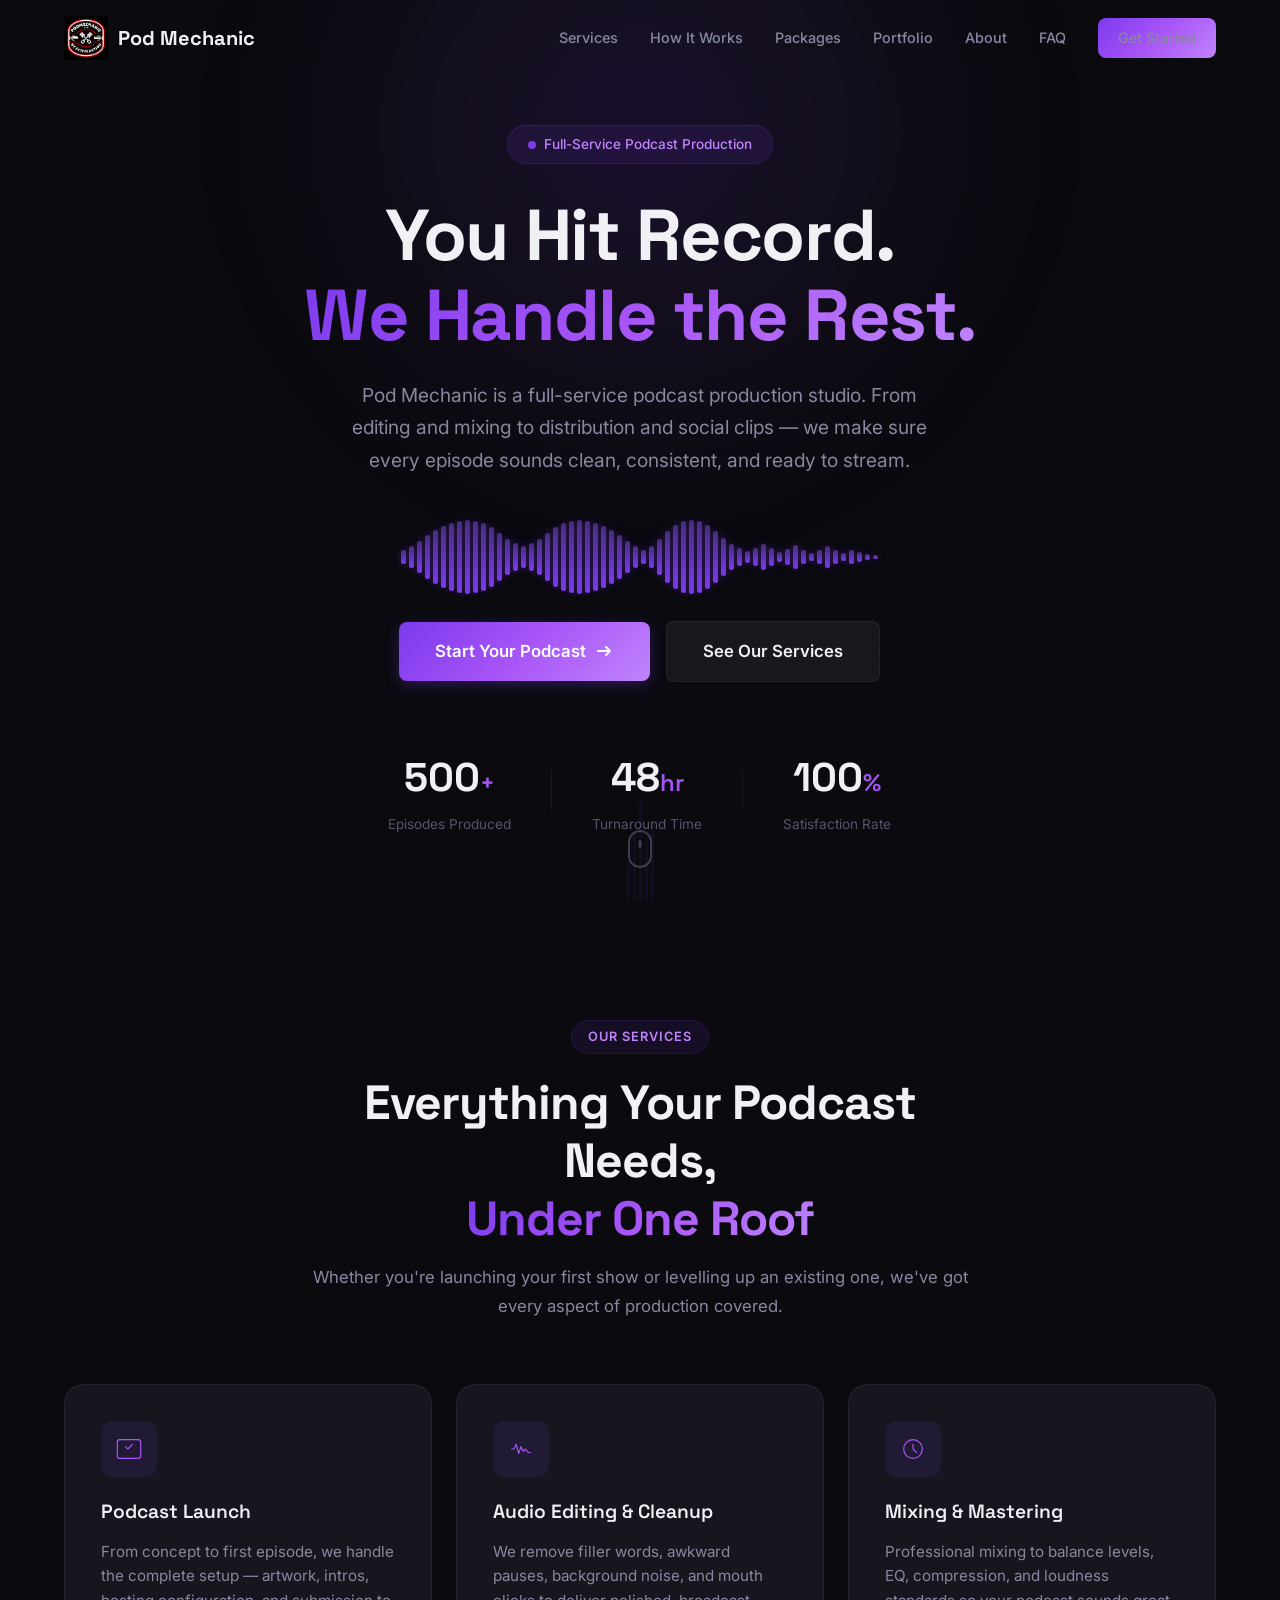
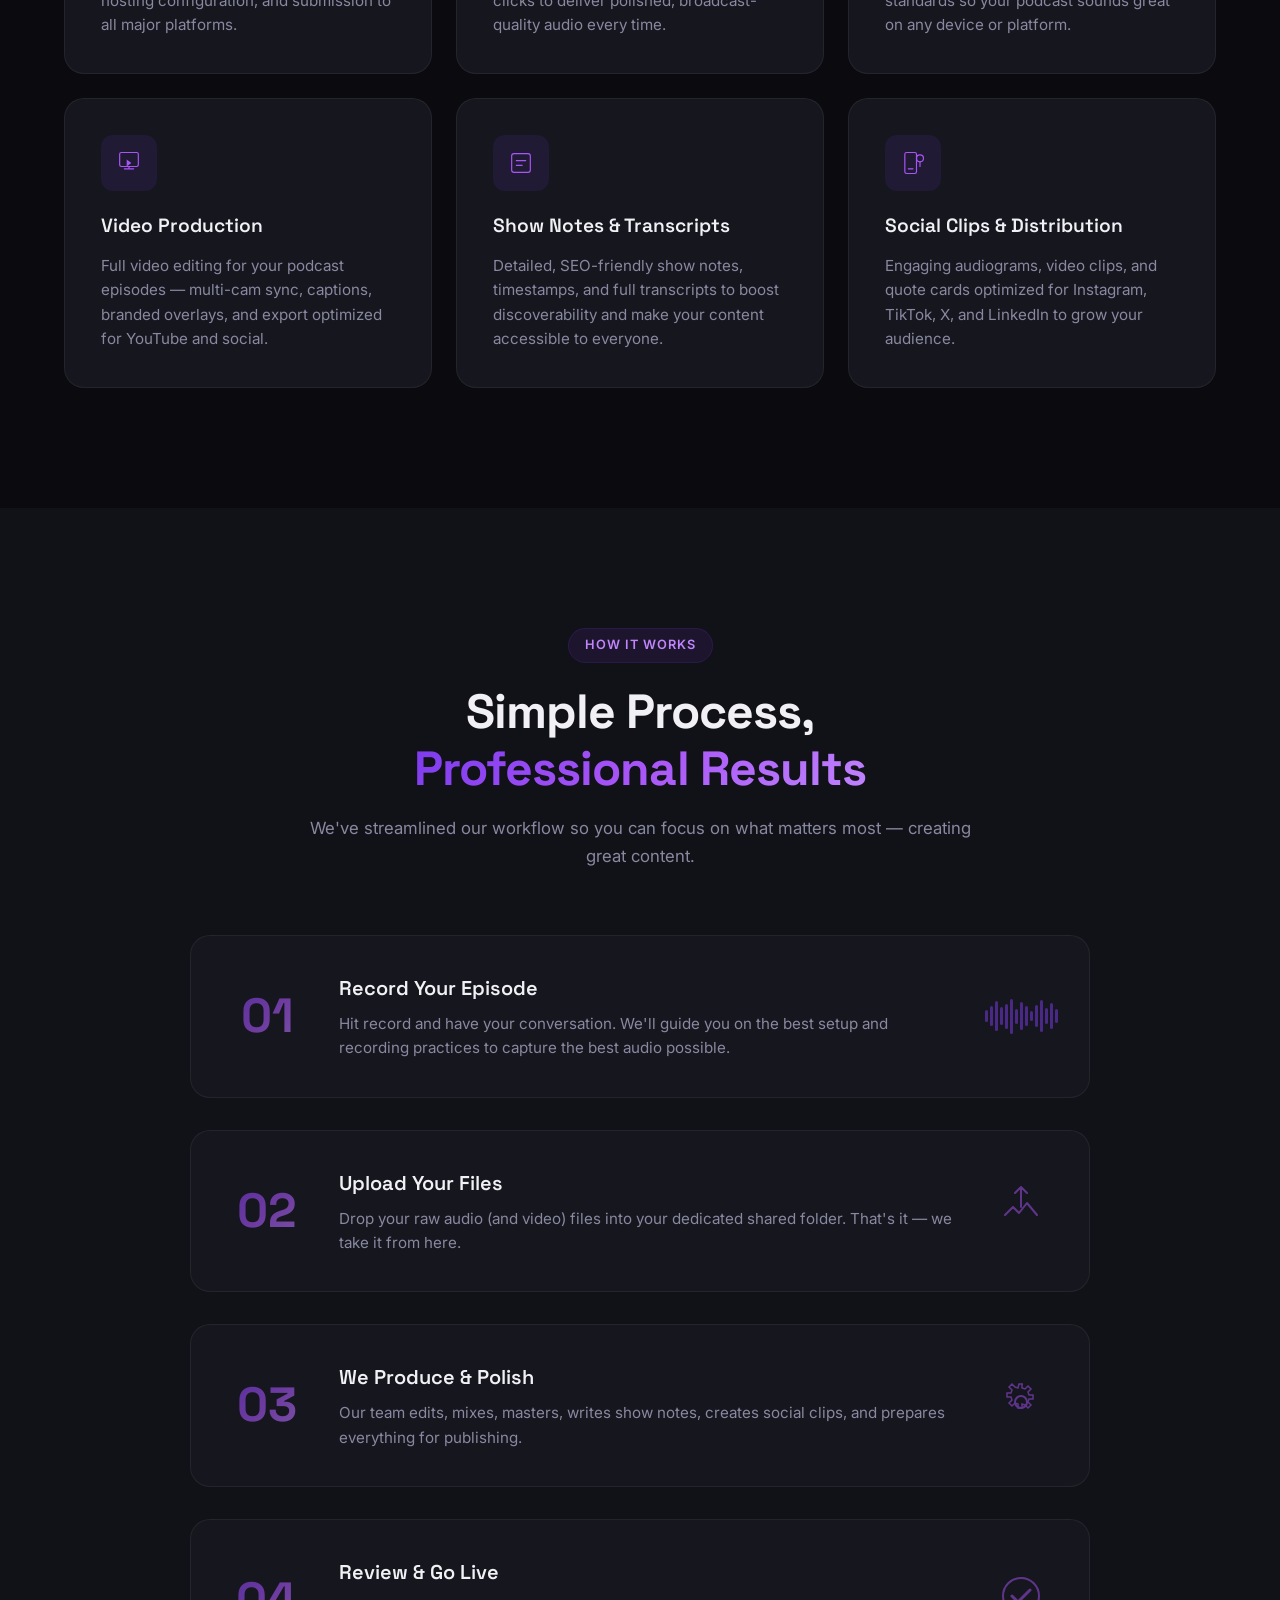
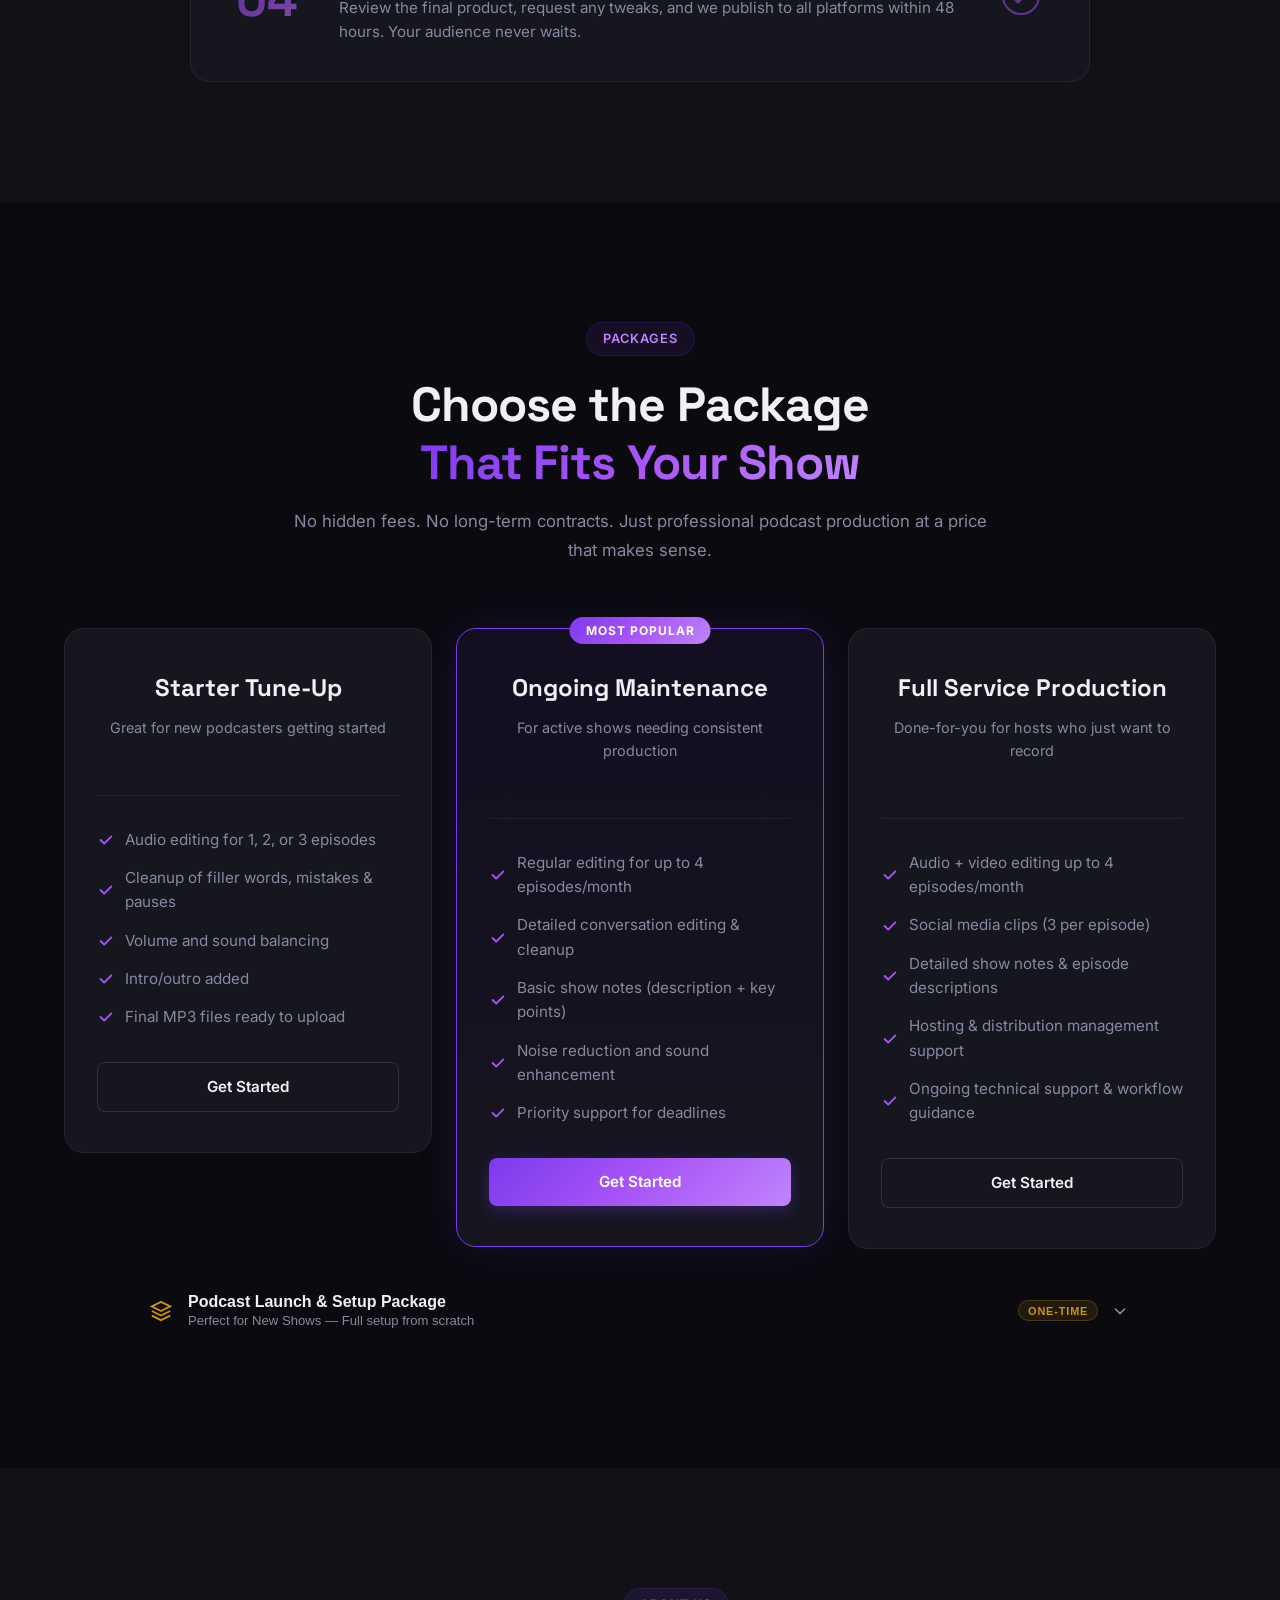
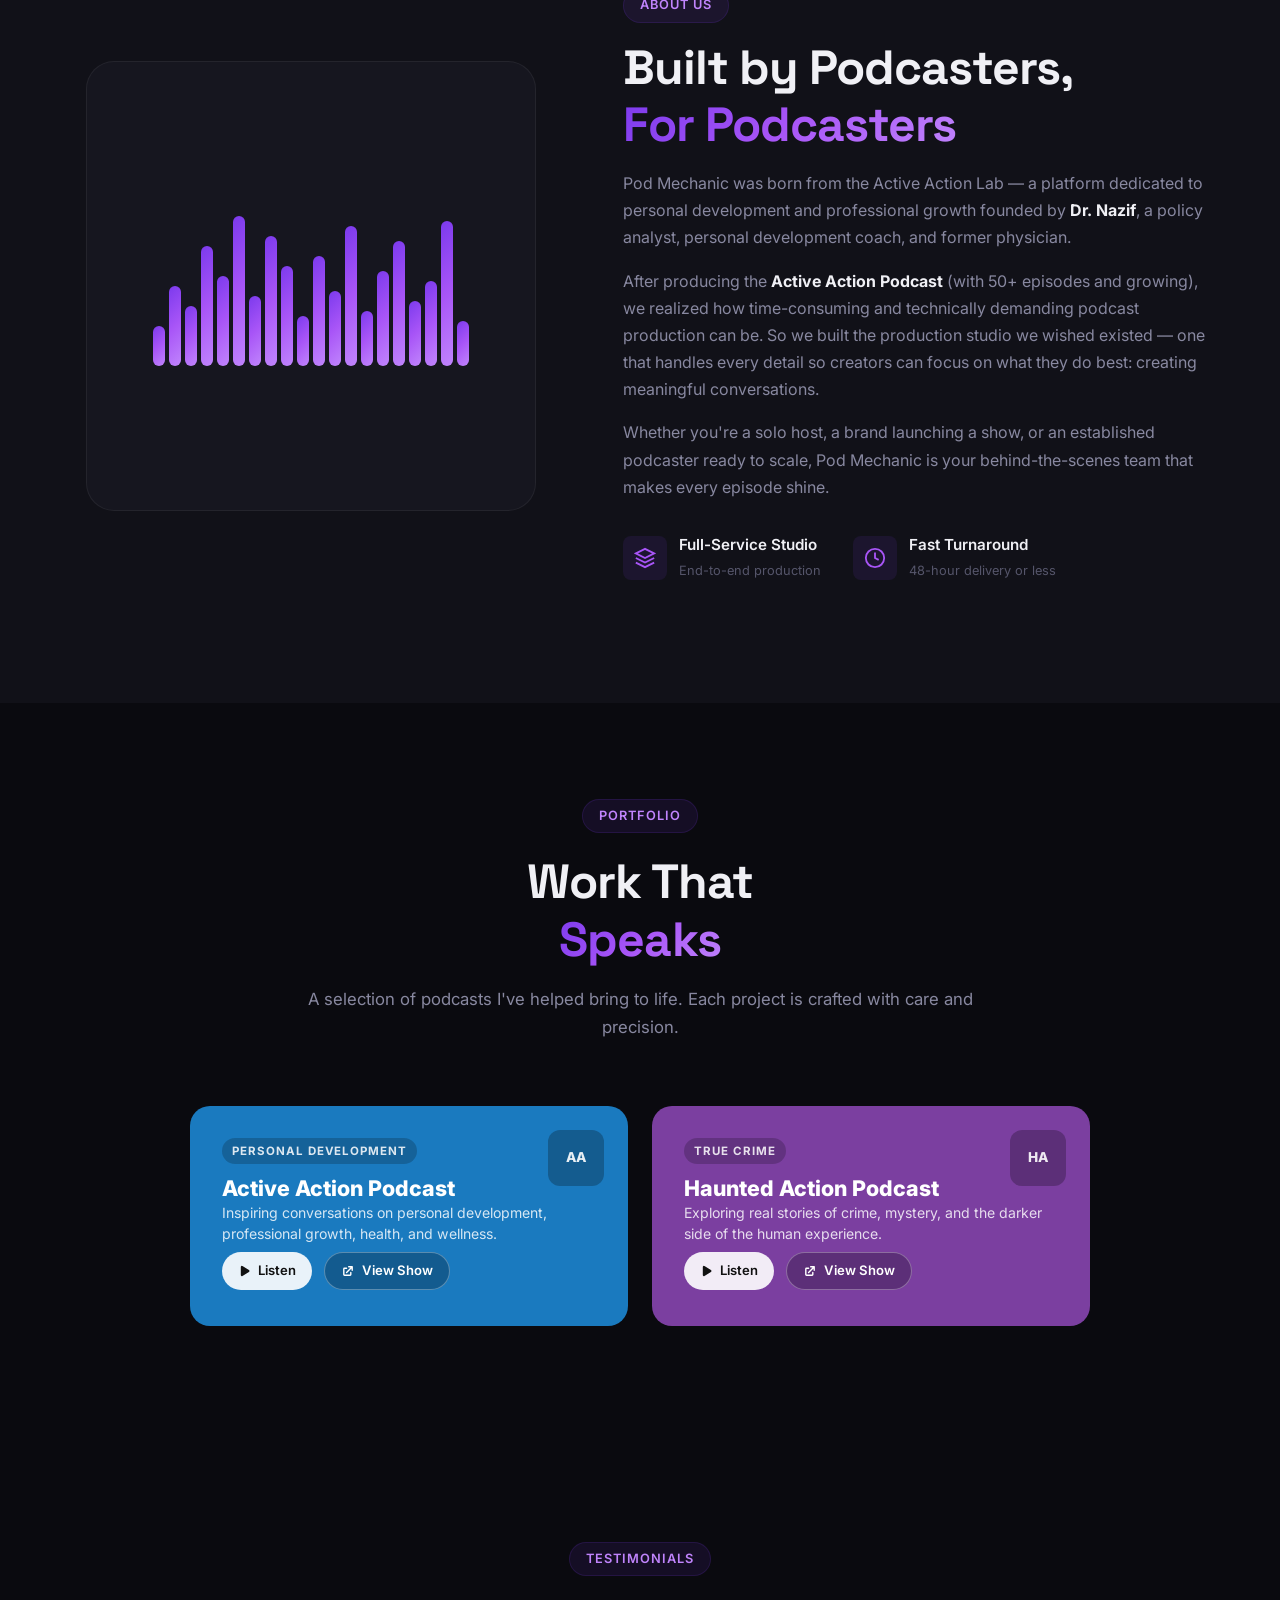
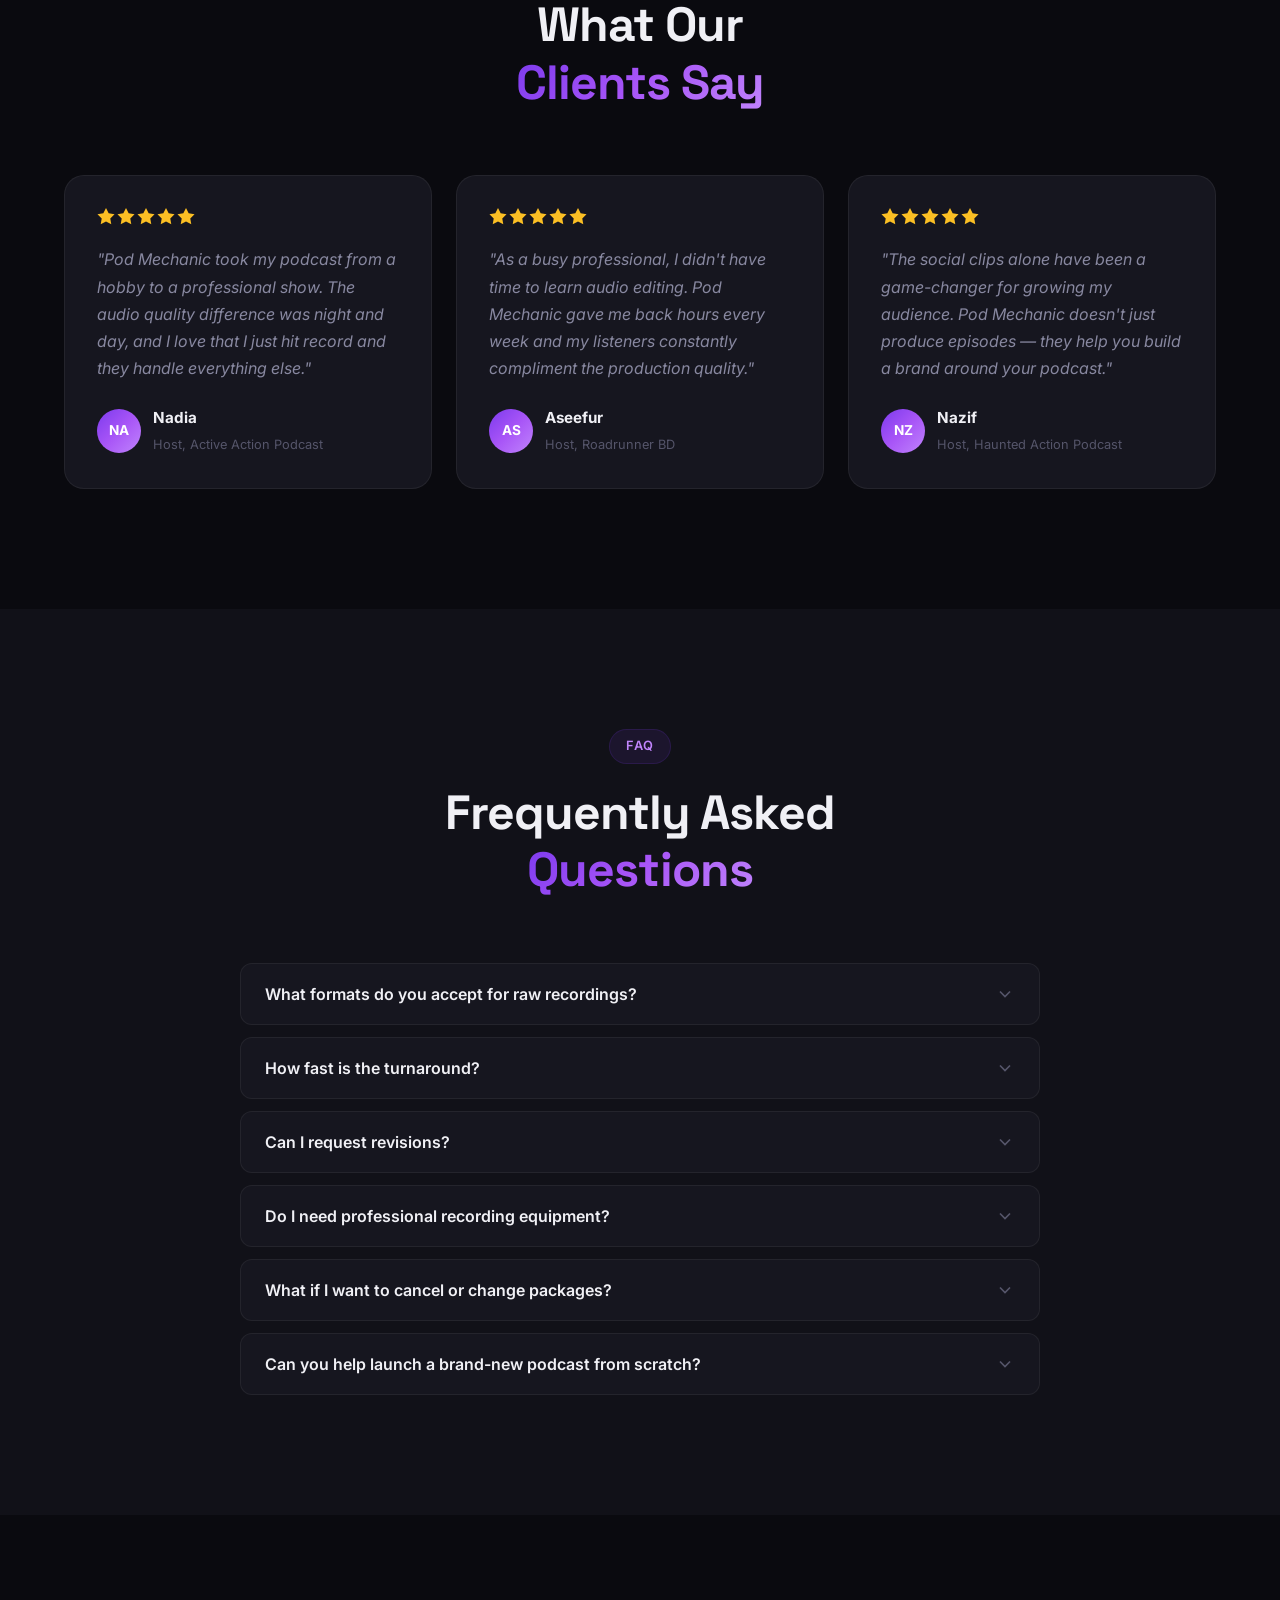
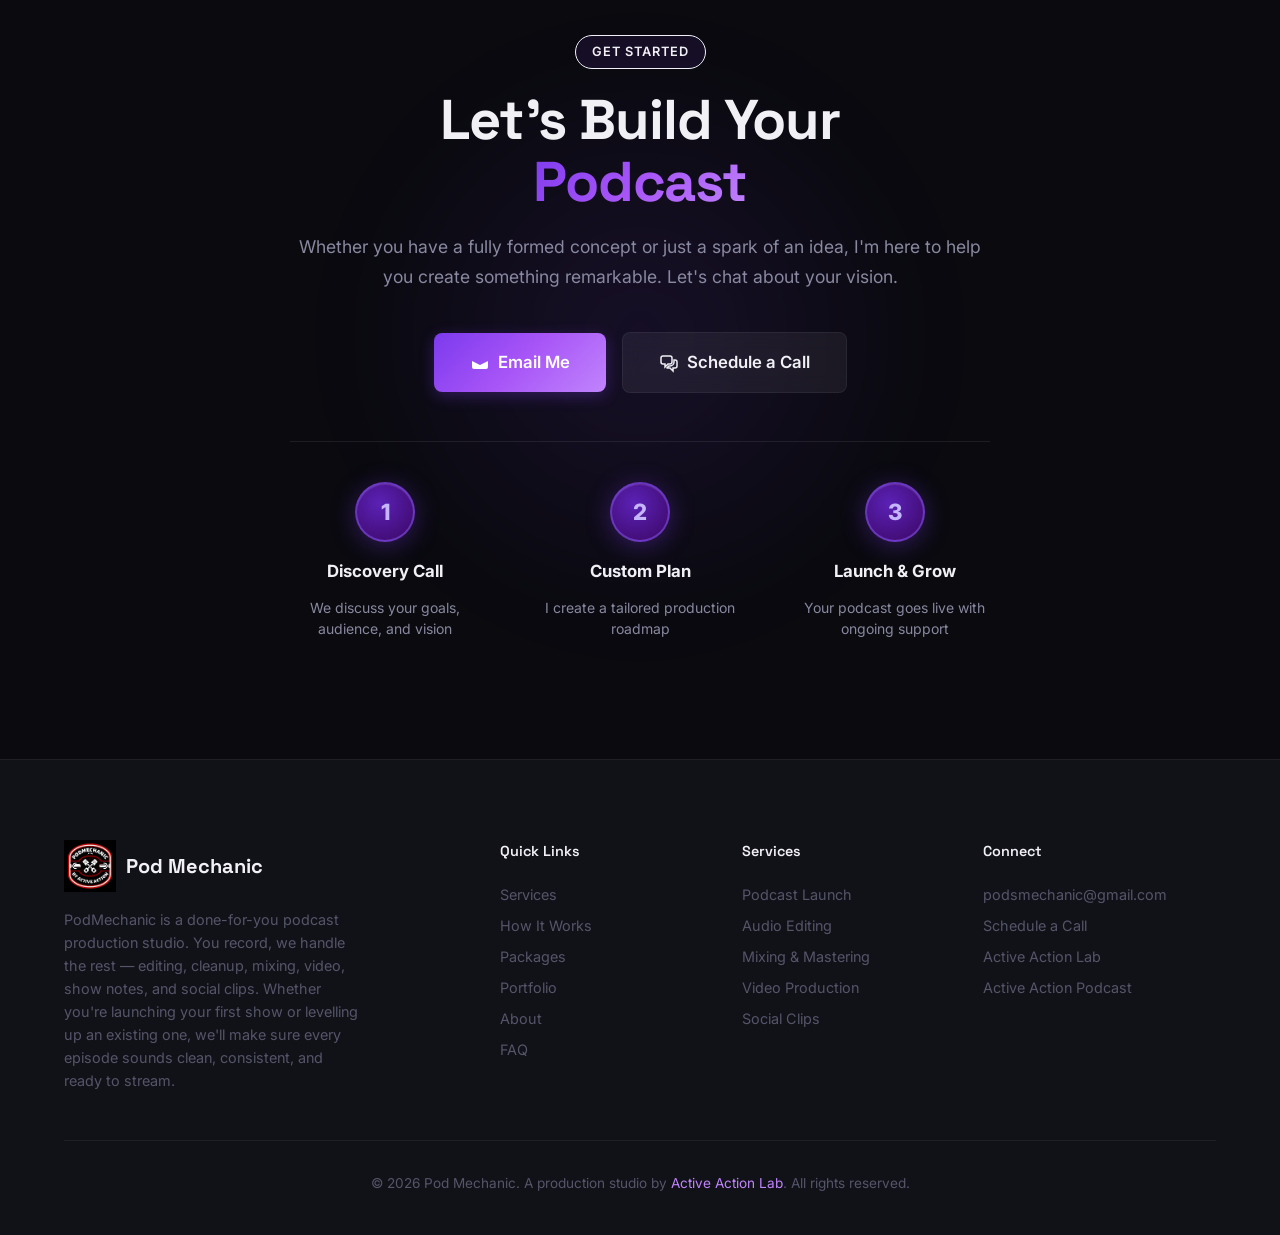
==== commit d38c2949: "Update index.html" ====
--- a/index.html
+++ b/index.html
@@ -14,8 +14,9 @@
   <!-- Navigation -->
   <nav class="navbar" id="navbar">
     <div class="container nav-container">
-      <a href="#" class="nav-logo">
+      <a href="#" class="nav-logo nav-logo--withtext">
         <img src="[data-uri]" alt="Pod Mechanic" class="logo-img">
+        <span class="nav-logo-text">Pod Mechanic</span>
       </a>
       <div class="nav-links" id="navLinks">
         <a href="#services">Services</a>
@@ -110,34 +111,6 @@
     </div>
   </section>
 
-  <!-- Trusted By / Social Proof Bar -->
-  <section class="social-proof">
-    <div class="container">
-      <p class="social-proof-text">Available on all major platforms</p>
-      <div class="platform-logos">
-        <div class="platform-logo">
-          <svg viewBox="0 0 24 24" fill="currentColor" width="28" height="28"><path d="M12 2C6.477 2 2 6.477 2 12s4.477 10 10 10 10-4.477 10-10S17.523 2 12 2zm3.535 14.243l-4.243-2.449V8h1.5v5.137l3.536 2.036-.793 1.07z"/></svg>
-          <span>Apple Podcasts</span>
-        </div>
-        <div class="platform-logo">
-          <svg viewBox="0 0 24 24" fill="currentColor" width="28" height="28"><circle cx="12" cy="12" r="10"/></svg>
-          <span>Spotify</span>
-        </div>
-        <div class="platform-logo">
-          <svg viewBox="0 0 24 24" fill="currentColor" width="28" height="28"><path d="M12 2C6.477 2 2 6.477 2 12s4.477 10 10 10 10-4.477 10-10S17.523 2 12 2zm4 11h-3v3h-2v-3H8v-2h3V8h2v3h3v2z"/></svg>
-          <span>YouTube</span>
-        </div>
-        <div class="platform-logo">
-          <svg viewBox="0 0 24 24" fill="currentColor" width="28" height="28"><path d="M12 2C6.477 2 2 6.477 2 12s4.477 10 10 10 10-4.477 10-10S17.523 2 12 2zm0 3a4 4 0 110 8 4 4 0 010-8zm0 13c-2.67 0-5.02-1.34-6.42-3.38.03-2.13 4.28-3.3 6.42-3.3 2.13 0 6.39 1.17 6.42 3.3C17.02 16.66 14.67 18 12 18z"/></svg>
-          <span>Amazon Music</span>
-        </div>
-        <div class="platform-logo">
-          <svg viewBox="0 0 24 24" fill="currentColor" width="28" height="28"><path d="M12 2C6.477 2 2 6.477 2 12s4.477 10 10 10 10-4.477 10-10S17.523 2 12 2zm-1 14.5v-9l7 4.5-7 4.5z"/></svg>
-          <span>Google Podcasts</span>
-        </div>
-      </div>
-    </div>
-  </section>
 
   <!-- Services Section -->
   <section class="services" id="services">
@@ -675,6 +648,7 @@
         <div class="footer-brand">
           <a href="#" class="nav-logo">
             <img src="[data-uri]" alt="Pod Mechanic" class="logo-img">
+            <span class="nav-logo-text">Pod Mechanic</span>
           </a>
           <p>PodMechanic is a done-for-you podcast production studio. You record, we handle the rest &mdash; editing, cleanup, mixing, video, show notes, and social clips. Whether you're launching your first show or levelling up an existing one, we'll make sure every episode sounds clean, consistent, and ready to stream.</p>
         </div>
--- a/styles.css
+++ b/styles.css
@@ -1415,6 +1415,9 @@
 /* =============================================
    PACKAGES SECTION
    ============================================= */
+/* =============================================
+   PACKAGES SECTION
+   ============================================= */
 .packages-grid {
   display: grid;
   grid-template-columns: repeat(auto-fit, minmax(280px, 1fr));
@@ -1668,12 +1671,13 @@
    ============================================= */
 .cta-steps {
   display: flex;
+  flex-direction: row;
   justify-content: center;
-  gap: 2rem;
+  gap: 4rem;
   margin-top: 3rem;
   padding-top: 2.5rem;
-  border-top: 1px solid rgba(255,255,255,0.1);
-  flex-wrap: wrap;
+  border-top: 1px solid rgba(255,255,255,0.08);
+  flex-wrap: nowrap;
 }
 
 .cta-step {
@@ -1681,34 +1685,37 @@
   flex-direction: column;
   align-items: center;
   text-align: center;
-  gap: 0.5rem;
-  max-width: 180px;
+  gap: 0.75rem;
+  max-width: 200px;
+  flex: 1;
 }
 
 .cta-step-number {
-  width: 48px;
-  height: 48px;
+  width: 60px;
+  height: 60px;
   border-radius: 50%;
-  background: var(--accent);
-  color: #111;
-  font-size: 1.1rem;
+  background: radial-gradient(circle at 40% 35%, #5b21b6, #3b0764);
+  border: 2px solid rgba(139,92,246,0.5);
+  color: #c4b5fd;
+  font-size: 1.4rem;
   font-weight: 800;
   display: flex;
   align-items: center;
   justify-content: center;
+  box-shadow: 0 4px 24px rgba(124,58,237,0.35), inset 0 1px 0 rgba(255,255,255,0.1);
   margin-bottom: 0.25rem;
 }
 
 .cta-step strong {
-  color: var(--text-primary);
-  font-size: 1rem;
+  color: var(--text-primary, #fff);
+  font-size: 1.05rem;
   font-weight: 700;
 }
 
 .cta-step span {
-  color: var(--text-secondary);
-  font-size: 0.85rem;
-  line-height: 1.4;
+  color: var(--text-secondary, rgba(255,255,255,0.6));
+  font-size: 0.875rem;
+  line-height: 1.5;
 }
 
 @media (max-width: 640px) {
@@ -1716,316 +1723,8 @@
     grid-template-columns: 1fr;
   }
   .cta-steps {
-    flex-direction: column;
-    align-items: center;
-  }
-}
-/* =============================================
-   PACKAGES SECTION
-   ============================================= */
-.packages-grid {
-  display: grid;
-  grid-template-columns: repeat(auto-fit, minmax(280px, 1fr));
-  gap: 1.5rem;
-  margin-top: 3rem;
-}
-
-.package-card {
-  background: var(--surface);
-  border: 1px solid var(--border);
-  border-radius: 16px;
-  padding: 2rem;
-  display: flex;
-  flex-direction: column;
-  gap: 1rem;
-  transition: transform 0.3s ease, box-shadow 0.3s ease;
-  position: relative;
-}
-
-.package-card:hover {
-  transform: translateY(-4px);
-  box-shadow: 0 20px 40px rgba(0,0,0,0.3);
-}
-
-.package-card.package-featured {
-  border-color: var(--accent);
-  background: linear-gradient(135deg, var(--surface), rgba(var(--accent-rgb, 250,189,0),0.05));
-}
-
-.package-tag {
-  display: inline-block;
-  font-size: 0.7rem;
-  font-weight: 700;
-  text-transform: uppercase;
-  letter-spacing: 0.08em;
-  color: var(--accent);
-  background: rgba(var(--accent-rgb, 250,189,0), 0.12);
-  border: 1px solid rgba(var(--accent-rgb, 250,189,0), 0.25);
-  padding: 0.25rem 0.65rem;
-  border-radius: 999px;
-  margin-bottom: 0.5rem;
-  width: fit-content;
-}
-
-.package-header h3 {
-  font-size: 1.25rem;
-  font-weight: 700;
-  color: var(--text-primary);
-  margin-bottom: 0.25rem;
-  line-height: 1.3;
-}
-
-.package-tagline {
-  font-size: 0.85rem;
-  color: var(--accent);
-  font-weight: 600;
-  margin-bottom: 0.5rem;
-}
-
-.package-desc {
-  font-size: 0.9rem;
-  color: var(--text-secondary);
-  line-height: 1.5;
-}
-
-.package-includes-label {
-  font-size: 0.8rem;
-  font-weight: 700;
-  text-transform: uppercase;
-  letter-spacing: 0.06em;
-  color: var(--text-secondary);
-  padding-bottom: 0.5rem;
-  border-bottom: 1px solid var(--border);
-}
-
-.package-features {
-  list-style: none;
-  padding: 0;
-  margin: 0;
-  display: flex;
-  flex-direction: column;
-  gap: 0.6rem;
-  flex: 1;
-}
-
-.package-features li {
-  display: flex;
-  align-items: flex-start;
-  gap: 0.6rem;
-  font-size: 0.88rem;
-  color: var(--text-secondary);
-  line-height: 1.45;
-}
-
-.package-features li svg {
-  flex-shrink: 0;
-  margin-top: 2px;
-  color: #22c55e;
-}
-
-.package-features.package-addons li svg {
-  color: var(--accent);
-}
-
-.package-note {
-  font-size: 0.78rem;
-  opacity: 0.7;
-  font-style: italic;
-}
-
-.package-addon-label {
-  display: flex;
-  align-items: center;
-  gap: 0.4rem;
-  font-size: 0.78rem;
-  font-weight: 700;
-  text-transform: uppercase;
-  letter-spacing: 0.06em;
-  color: var(--accent);
-  padding: 0.5rem 0;
-  border-top: 1px dashed rgba(var(--accent-rgb, 250,189,0), 0.3);
-  border-bottom: 1px dashed rgba(var(--accent-rgb, 250,189,0), 0.3);
-}
-
-/* =============================================
-   PORTFOLIO SECTION
-   ============================================= */
-.portfolio {
-  padding: 6rem 0;
-  background: var(--bg);
-}
-
-.portfolio-grid {
-  display: grid;
-  grid-template-columns: repeat(2, 1fr);
-  gap: 1.5rem;
-  margin-top: 3rem;
-}
-
-@media (max-width: 768px) {
-  .portfolio-grid {
-    grid-template-columns: 1fr;
-  }
-}
-
-.portfolio-card {
-  border-radius: 20px;
-  padding: 2rem;
-  position: relative;
-  display: flex;
-  flex-direction: column;
-  gap: 0.75rem;
-  min-height: 220px;
-  overflow: hidden;
-  transition: transform 0.3s ease;
-}
-
-.portfolio-card:hover {
-  transform: translateY(-4px);
-}
-
-.portfolio-card--blue  { background: #1a7abf; }
-.portfolio-card--purple { background: #7b3fa0; }
-.portfolio-card--orange { background: #c97a1a; }
-.portfolio-card--teal   { background: #1a7a7a; }
-
-.portfolio-category {
-  display: inline-block;
-  font-size: 0.72rem;
-  font-weight: 700;
-  text-transform: uppercase;
-  letter-spacing: 0.08em;
-  color: rgba(255,255,255,0.85);
-  background: rgba(0,0,0,0.2);
-  padding: 0.25rem 0.65rem;
-  border-radius: 999px;
-  width: fit-content;
-}
-
-.portfolio-info h3 {
-  font-size: 1.35rem;
-  font-weight: 800;
-  color: #fff;
-  line-height: 1.2;
-}
-
-.portfolio-info p {
-  font-size: 0.88rem;
-  color: rgba(255,255,255,0.82);
-  line-height: 1.5;
-}
-
-.portfolio-actions {
-  display: flex;
-  gap: 0.75rem;
-  margin-top: 0.5rem;
-  flex-wrap: wrap;
-}
-
-.btn-portfolio-listen,
-.btn-portfolio-view {
-  display: inline-flex;
-  align-items: center;
-  gap: 0.4rem;
-  font-size: 0.82rem;
-  font-weight: 600;
-  padding: 0.45rem 1rem;
-  border-radius: 999px;
-  text-decoration: none;
-  transition: all 0.2s ease;
-}
-
-.btn-portfolio-listen {
-  background: rgba(255,255,255,0.9);
-  color: #111;
-}
-
-.btn-portfolio-listen:hover {
-  background: #fff;
-}
-
-.btn-portfolio-view {
-  background: rgba(0,0,0,0.25);
-  color: #fff;
-  border: 1px solid rgba(255,255,255,0.3);
-}
-
-.btn-portfolio-view:hover {
-  background: rgba(0,0,0,0.4);
-}
-
-.portfolio-avatar {
-  position: absolute;
-  top: 1.5rem;
-  right: 1.5rem;
-  width: 56px;
-  height: 56px;
-  border-radius: 12px;
-  background: rgba(0,0,0,0.25);
-  display: flex;
-  align-items: center;
-  justify-content: center;
-  font-size: 0.85rem;
-  font-weight: 800;
-  color: rgba(255,255,255,0.9);
-  letter-spacing: 0.02em;
-}
-
-/* =============================================
-   UPDATED CTA SECTION - GET STARTED STEPS
-   ============================================= */
-.cta-steps {
-  display: flex;
-  justify-content: center;
-  gap: 2rem;
-  margin-top: 3rem;
-  padding-top: 2.5rem;
-  border-top: 1px solid rgba(255,255,255,0.1);
-  flex-wrap: wrap;
-}
-
-.cta-step {
-  display: flex;
-  flex-direction: column;
-  align-items: center;
-  text-align: center;
-  gap: 0.5rem;
-  max-width: 180px;
-}
-
-.cta-step-number {
-  width: 48px;
-  height: 48px;
-  border-radius: 50%;
-  background: var(--accent);
-  color: #111;
-  font-size: 1.1rem;
-  font-weight: 800;
-  display: flex;
-  align-items: center;
-  justify-content: center;
-  margin-bottom: 0.25rem;
-}
-
-.cta-step strong {
-  color: var(--text-primary);
-  font-size: 1rem;
-  font-weight: 700;
-}
-
-.cta-step span {
-  color: var(--text-secondary);
-  font-size: 0.85rem;
-  line-height: 1.4;
-}
-
-@media (max-width: 640px) {
-  .packages-grid {
-    grid-template-columns: 1fr;
-  }
-  .cta-steps {
-    flex-direction: column;
-    align-items: center;
+    flex-wrap: wrap;
+    gap: 2rem;
   }
 }
 
@@ -2050,11 +1749,12 @@
 
 .waveform-bars span {
   display: block;
-  width: 4px;
-  border-radius: 2px;
-  background: var(--accent, #c8960c);
+  width: 5px;
+  border-radius: 3px;
+  background: linear-gradient(to top, #7c3aed, rgba(139,92,246,0.45));
   animation: waveBar 1.2s ease-in-out infinite;
-  transform-origin: bottom center;
+  transform-origin: center center;
+  box-shadow: 0 0 8px rgba(124,58,237,0.35);
 }
 
 /* Create a natural audio waveform envelope shape */
@@ -2174,3 +1874,126 @@
     grid-template-columns: 1fr;
   }
 }
+
+/* =============================================
+   LOGO IMAGE SIZING
+   ============================================= */
+.logo-img {
+  height: 44px;
+  width: auto;
+  display: block;
+  object-fit: contain;
+}
+
+.footer-brand .logo-img {
+  height: 52px;
+}
+
+/* =============================================
+   LAUNCH PACKAGE - ACCORDION STYLE
+   ============================================= */
+.pricing-launch-row {
+  margin-top: 1.5rem;
+}
+
+.pricing-launch-wrapper {
+  border: 1px solid var(--border);
+  border-radius: 16px;
+  overflow: hidden;
+  background: var(--surface);
+}
+
+.launch-toggle {
+  width: 100%;
+  display: flex;
+  align-items: center;
+  justify-content: space-between;
+  padding: 1.25rem 1.75rem;
+  background: transparent;
+  border: none;
+  cursor: pointer;
+  color: var(--text-primary, #fff);
+  text-align: left;
+  gap: 1rem;
+  transition: background 0.2s ease;
+}
+
+.launch-toggle:hover {
+  background: rgba(255,255,255,0.03);
+}
+
+.launch-toggle-left {
+  display: flex;
+  align-items: center;
+  gap: 1rem;
+}
+
+.launch-toggle-left svg {
+  flex-shrink: 0;
+  color: var(--accent, #c8960c);
+}
+
+.launch-toggle-left strong {
+  display: block;
+  font-size: 1rem;
+  font-weight: 700;
+  color: var(--text-primary, #fff);
+}
+
+.launch-toggle-left span {
+  display: block;
+  font-size: 0.82rem;
+  color: var(--text-secondary, rgba(255,255,255,0.55));
+  margin-top: 0.15rem;
+}
+
+.launch-toggle-right {
+  display: flex;
+  align-items: center;
+  gap: 0.75rem;
+  flex-shrink: 0;
+}
+
+.launch-badge {
+  font-size: 0.68rem;
+  font-weight: 700;
+  text-transform: uppercase;
+  letter-spacing: 0.08em;
+  color: var(--accent, #c8960c);
+  background: rgba(200,150,12,0.12);
+  border: 1px solid rgba(200,150,12,0.25);
+  padding: 0.2rem 0.55rem;
+  border-radius: 999px;
+}
+
+.launch-chevron {
+  color: var(--text-secondary, rgba(255,255,255,0.5));
+  transition: transform 0.3s ease;
+  flex-shrink: 0;
+}
+
+.launch-toggle[aria-expanded="true"] .launch-chevron {
+  transform: rotate(180deg);
+}
+
+.launch-panel {
+  max-height: 0;
+  overflow: hidden;
+  transition: max-height 0.45s ease, padding 0.3s ease;
+  padding: 0 1.75rem;
+}
+
+.launch-panel.is-open {
+  max-height: 800px;
+  padding: 0 1.75rem 1.75rem;
+}
+
+.launch-desc {
+  font-size: 0.88rem;
+  color: var(--text-secondary, rgba(255,255,255,0.65));
+  line-height: 1.6;
+  margin-bottom: 1.25rem;
+  padding-top: 0.25rem;
+  border-top: 1px solid var(--border);
+  padding-top: 1rem;
+}
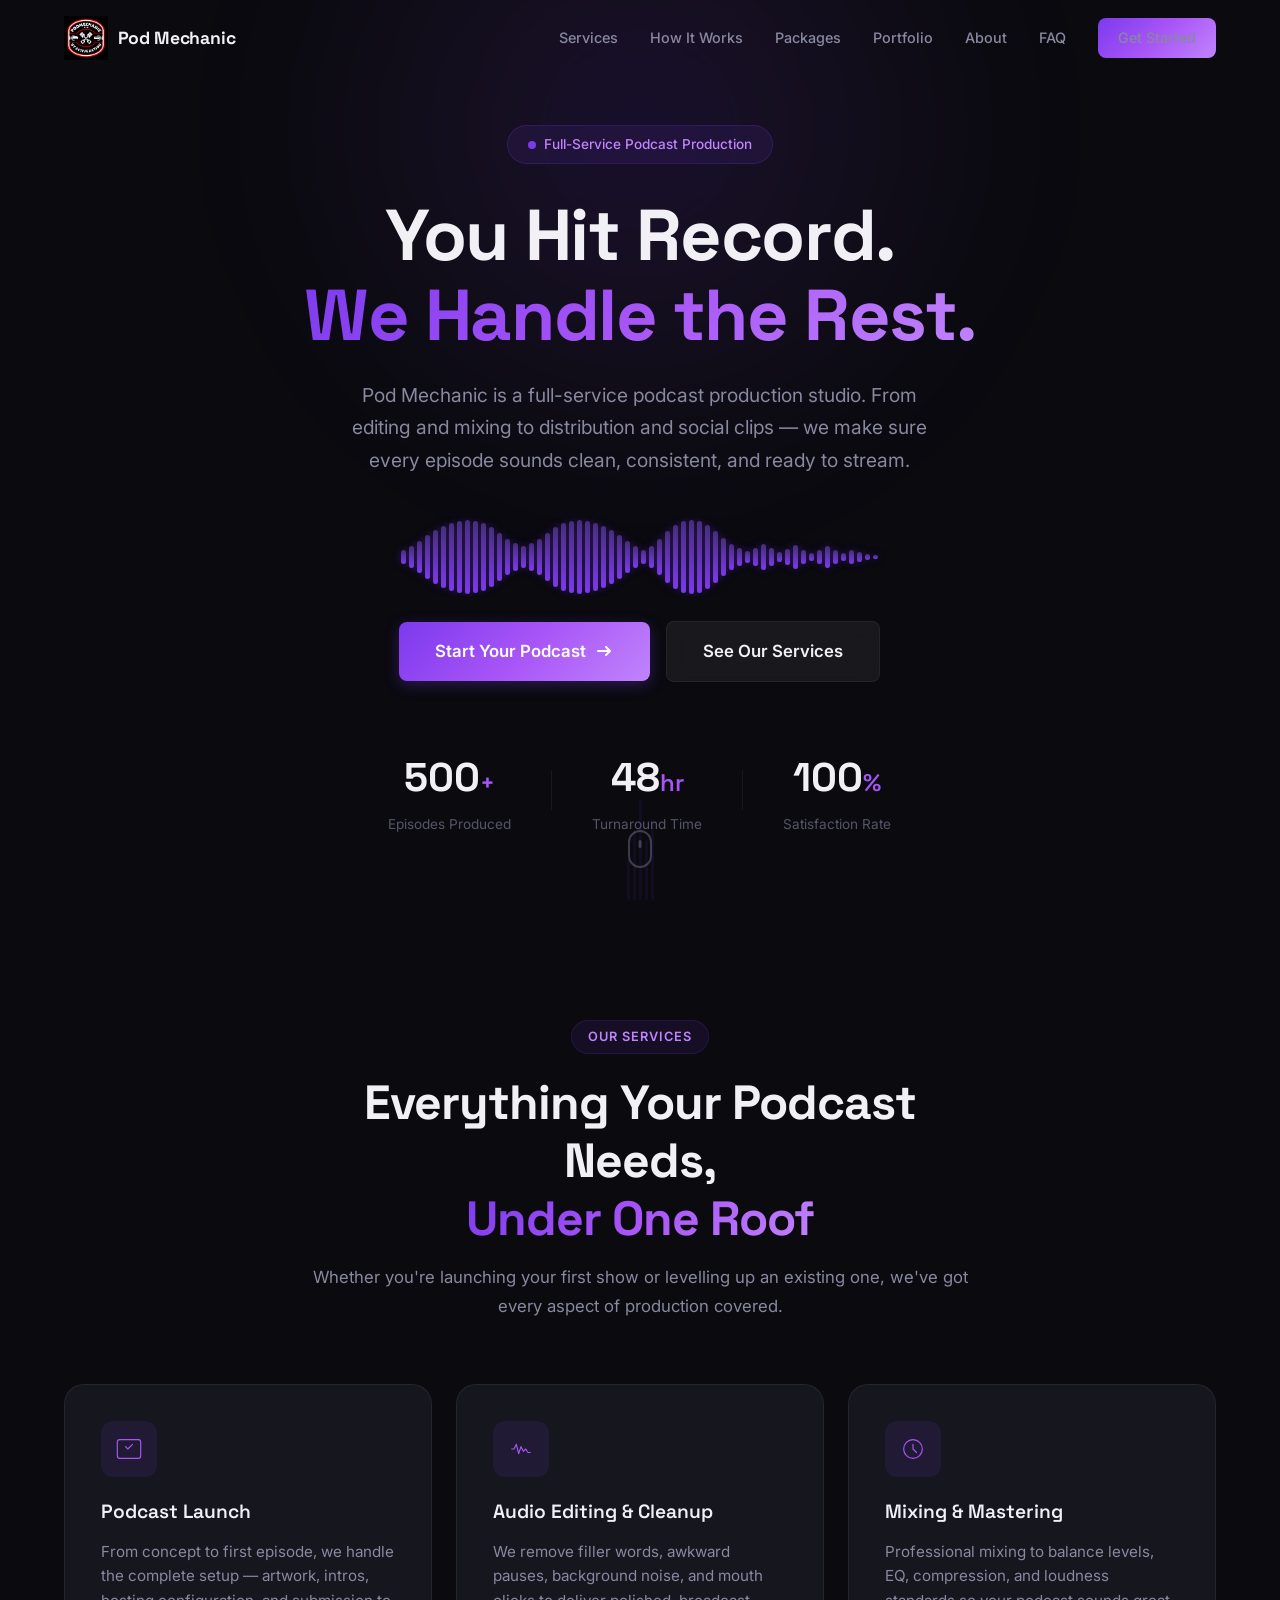
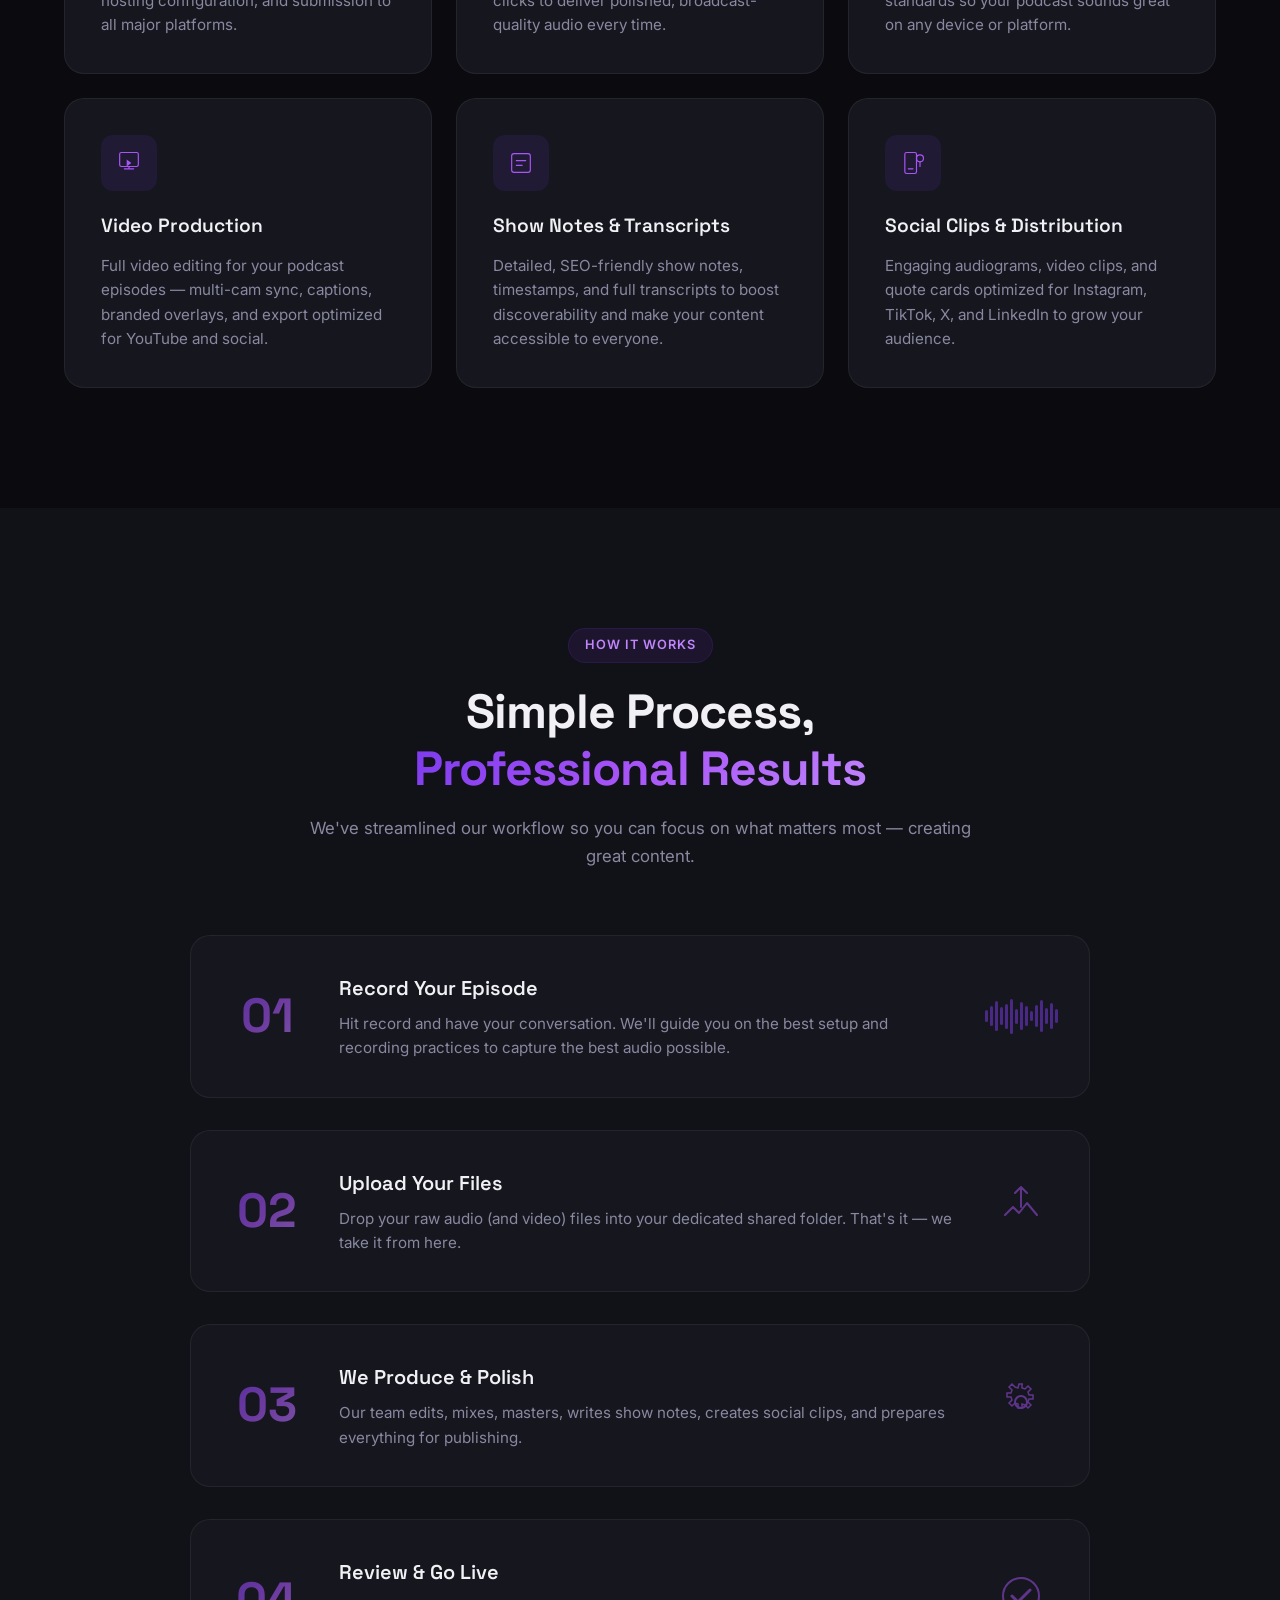
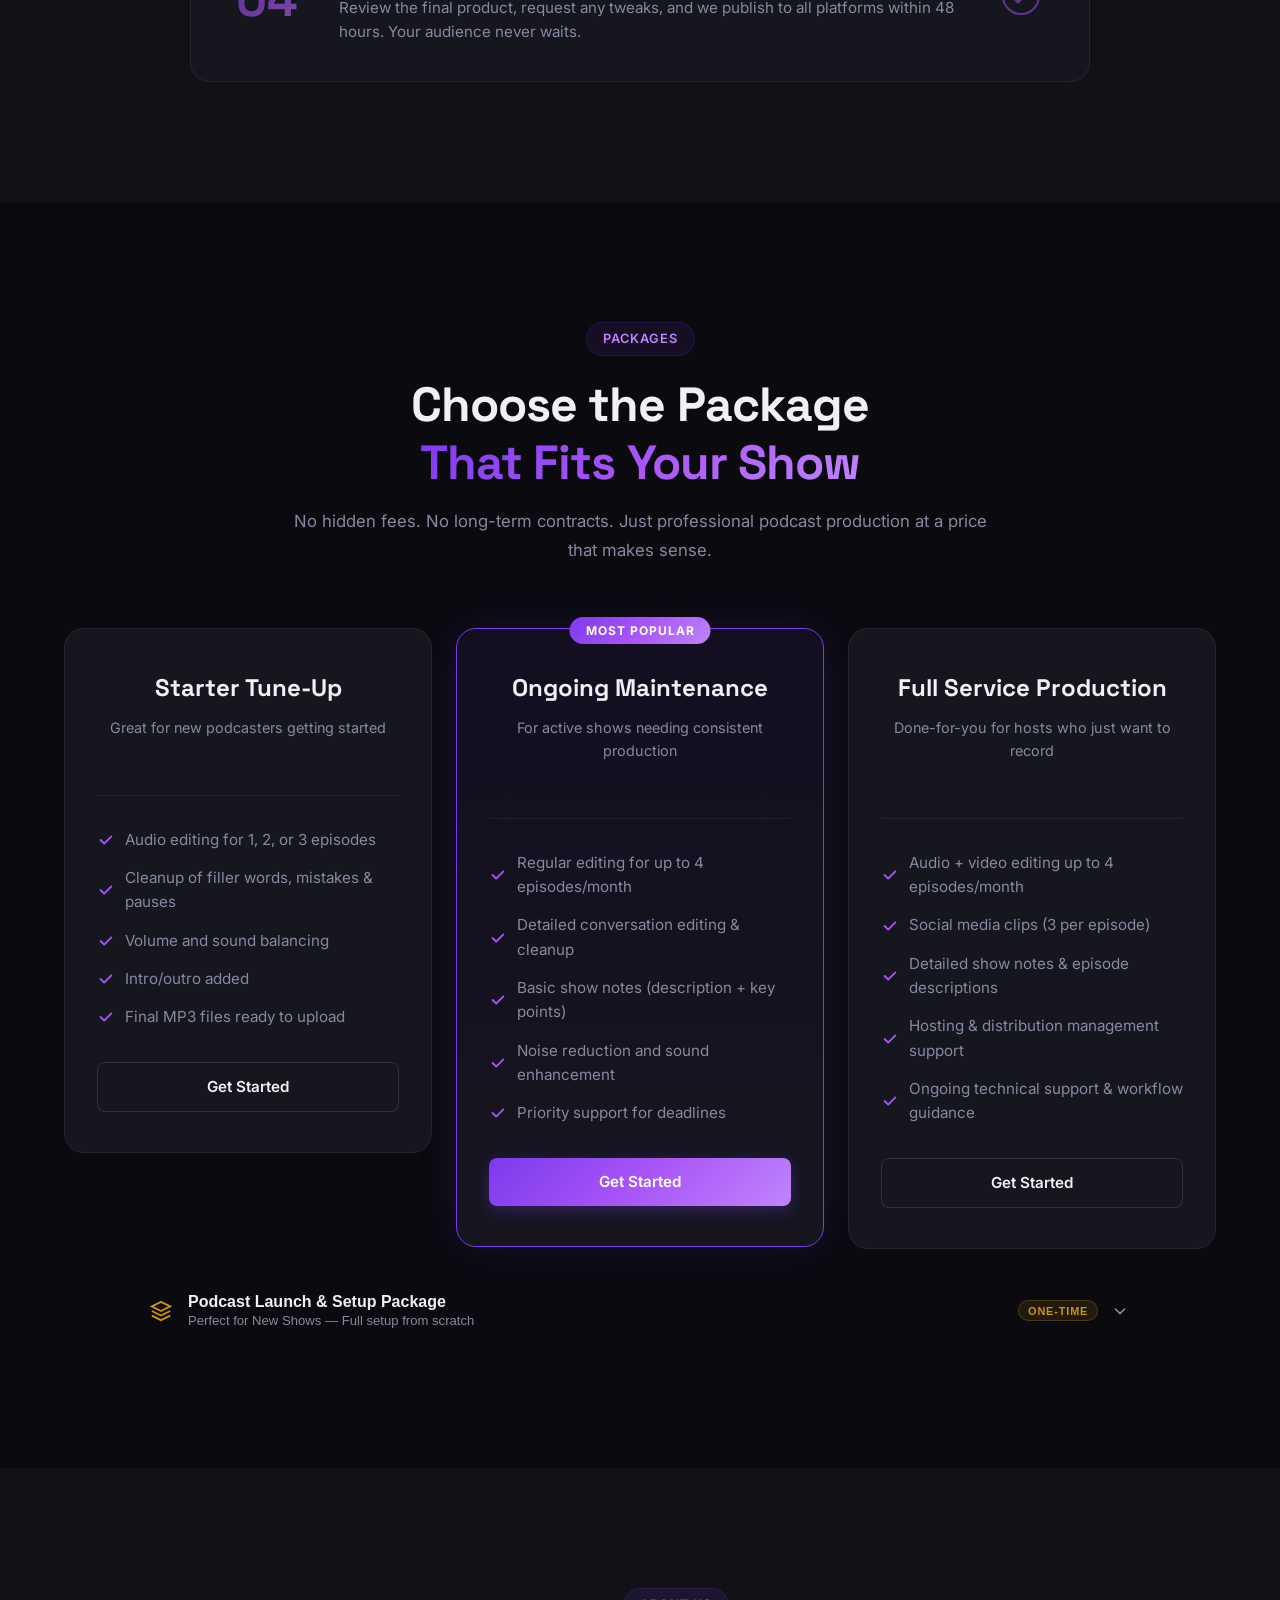
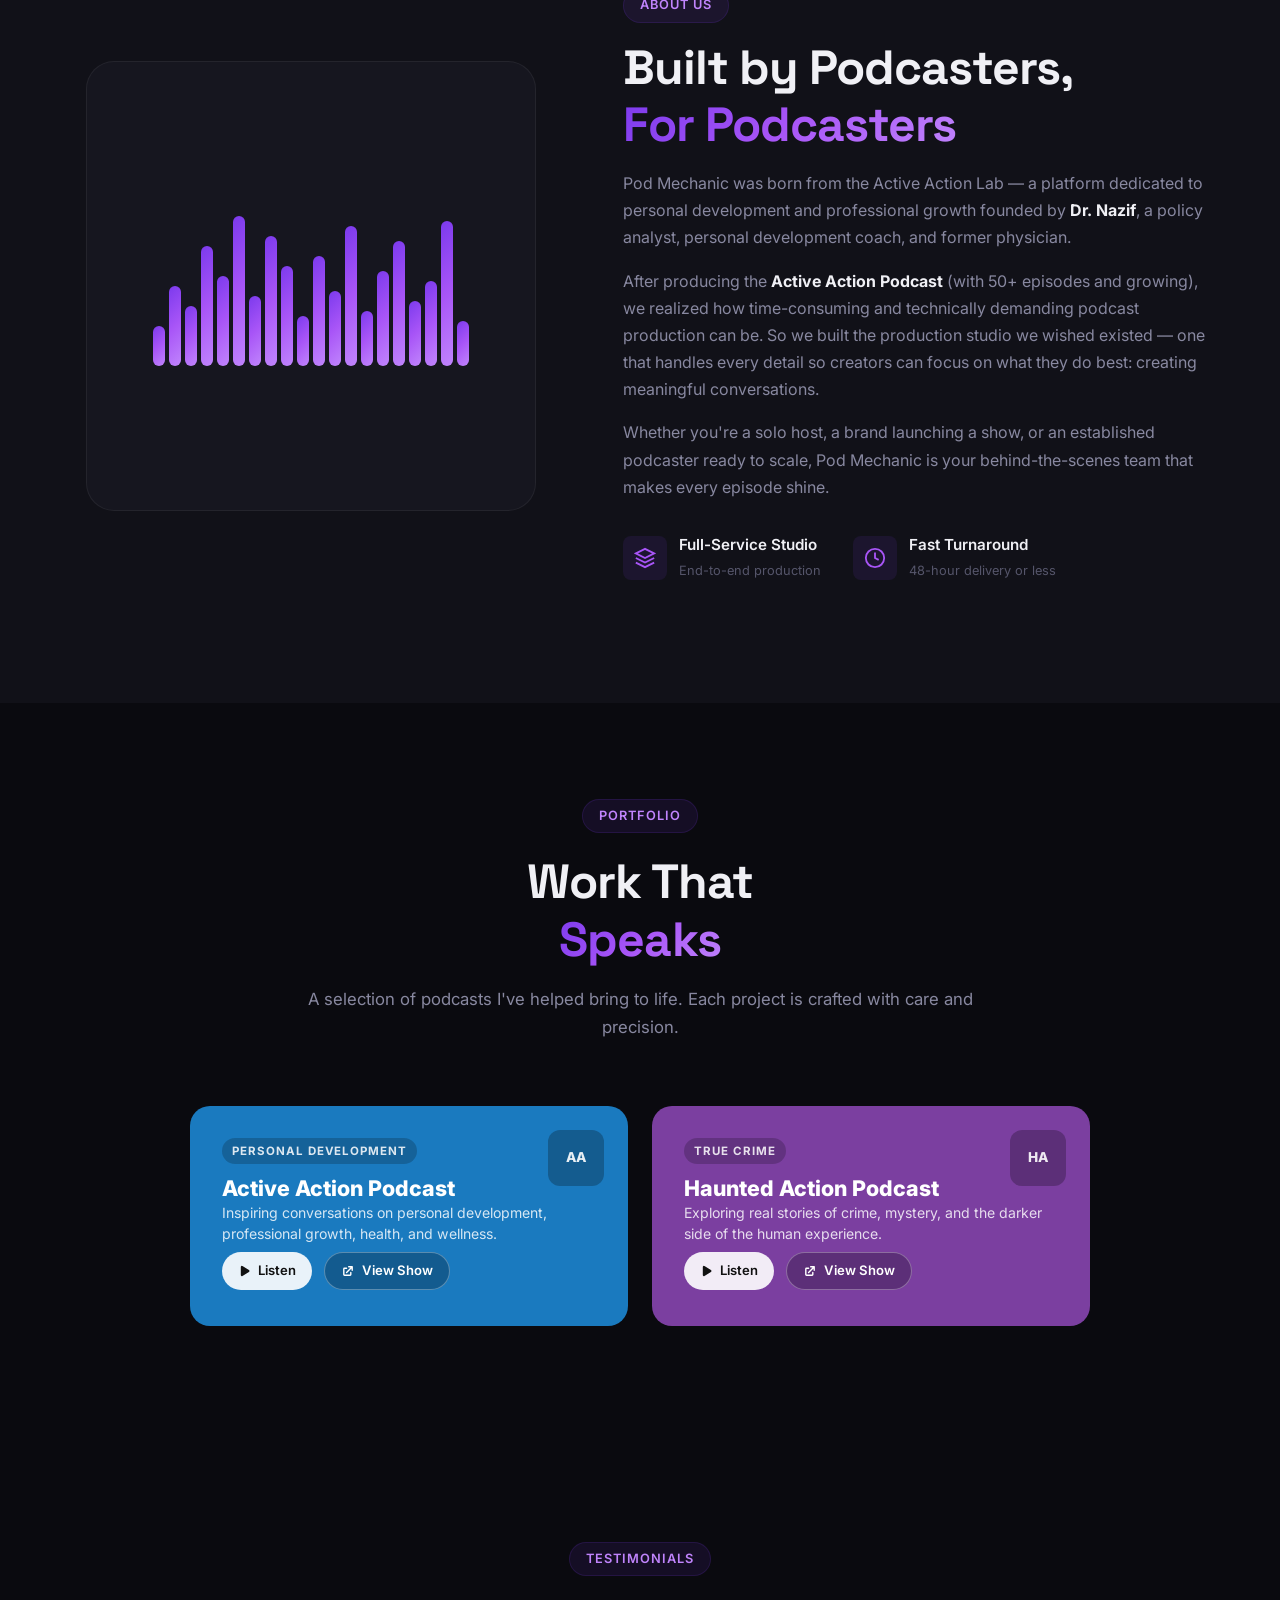
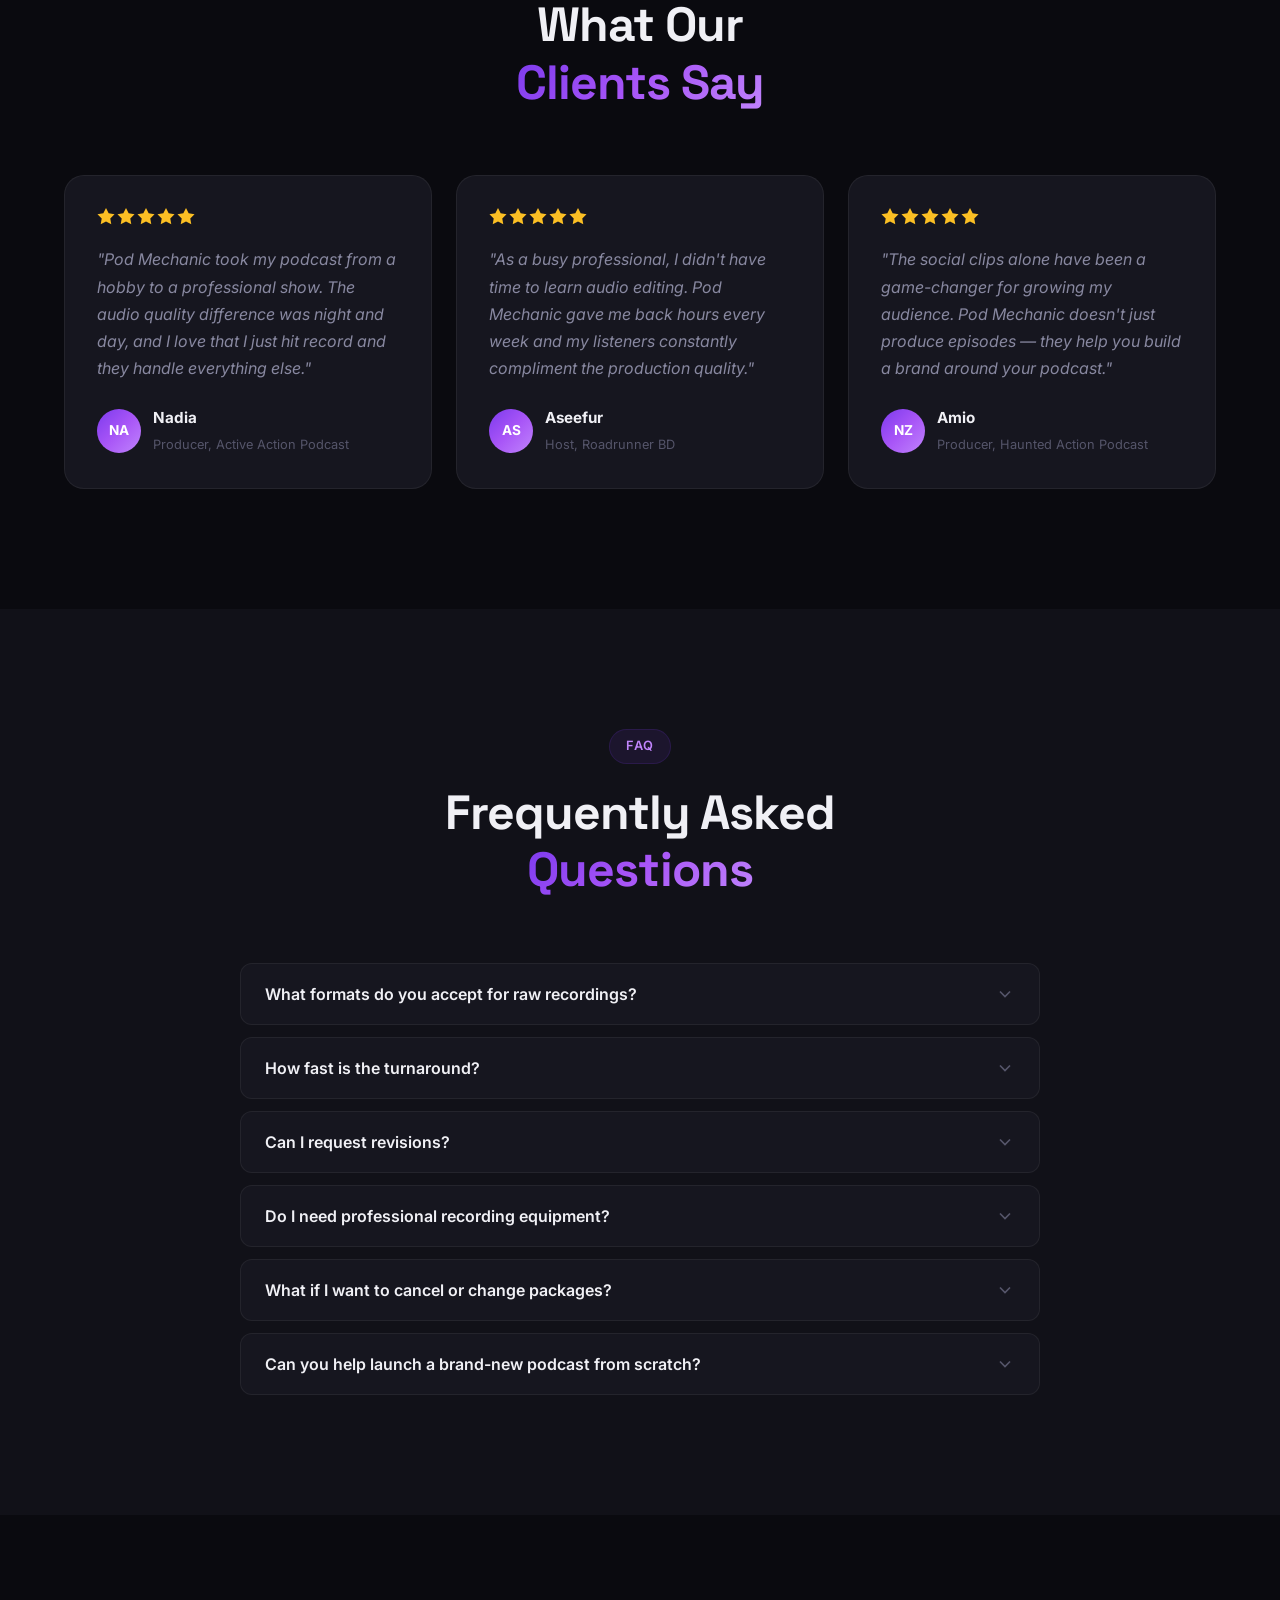
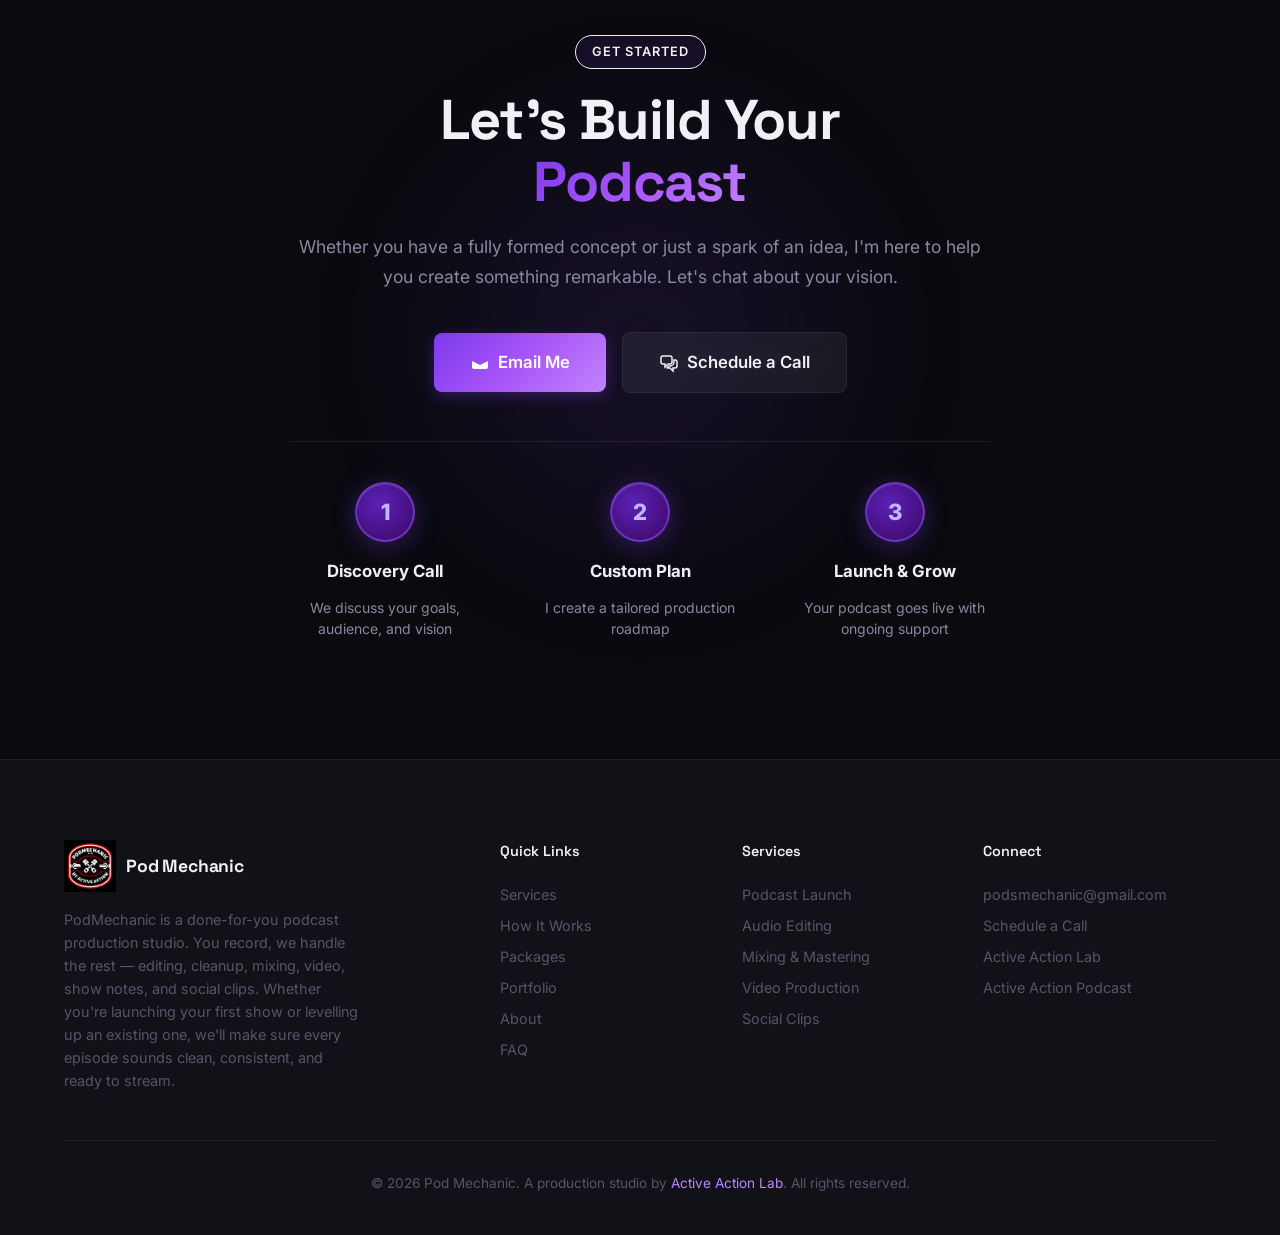
==== commit 494af746: "Update index.html" ====
--- a/index.html
+++ b/index.html
@@ -494,7 +494,7 @@
             <div class="author-avatar">NA</div>
             <div>
               <strong>Nadia</strong>
-              <span>Host, Active Action Podcast</span>
+              <span>Producer, Active Action Podcast</span>
             </div>
           </div>
         </div>
@@ -527,8 +527,8 @@
           <div class="testimonial-author">
             <div class="author-avatar">NZ</div>
             <div>
-              <strong>Nazif</strong>
-              <span>Host, Haunted Action Podcast</span>
+              <strong>Amio</strong>
+              <span>Producer, Haunted Action Podcast</span>
             </div>
           </div>
         </div>
--- a/styles.css
+++ b/styles.css
@@ -1889,6 +1889,21 @@
   height: 52px;
 }
 
+.nav-logo--withtext {
+  display: flex;
+  align-items: center;
+  gap: 0.6rem;
+  text-decoration: none;
+}
+
+.nav-logo-text {
+  font-size: 1.1rem;
+  font-weight: 700;
+  color: var(--text-primary, #fff);
+  letter-spacing: -0.01em;
+  white-space: nowrap;
+}
+
 /* =============================================
    LAUNCH PACKAGE - ACCORDION STYLE
    ============================================= */
@@ -1997,3 +2012,59 @@
   border-top: 1px solid var(--border);
   padding-top: 1rem;
 }
+
+/* =============================================
+   MOBILE TEXT OVERFLOW FIX
+   ============================================= */
+@media (max-width: 768px) {
+  .hero-content {
+    padding-left: 1.25rem;
+    padding-right: 1.25rem;
+    text-align: center;
+  }
+
+  .hero-title {
+    font-size: clamp(1.8rem, 8vw, 3rem);
+    word-break: break-word;
+  }
+
+  .hero-subtitle {
+    font-size: 0.95rem;
+    padding: 0 0.5rem;
+  }
+
+  .hero-badge {
+    margin-left: auto;
+    margin-right: auto;
+  }
+
+  .hero-actions {
+    flex-direction: column;
+    align-items: center;
+    width: 100%;
+    padding: 0 1rem;
+  }
+
+  .hero-actions .btn {
+    width: 100%;
+    justify-content: center;
+  }
+
+  .hero-waveform {
+    width: 100%;
+    overflow: hidden;
+    margin: 1.5rem 0;
+  }
+
+  .waveform-bars {
+    gap: 2px;
+  }
+
+  .waveform-bars span {
+    width: 3.5px;
+  }
+
+  body {
+    overflow-x: hidden;
+  }
+}
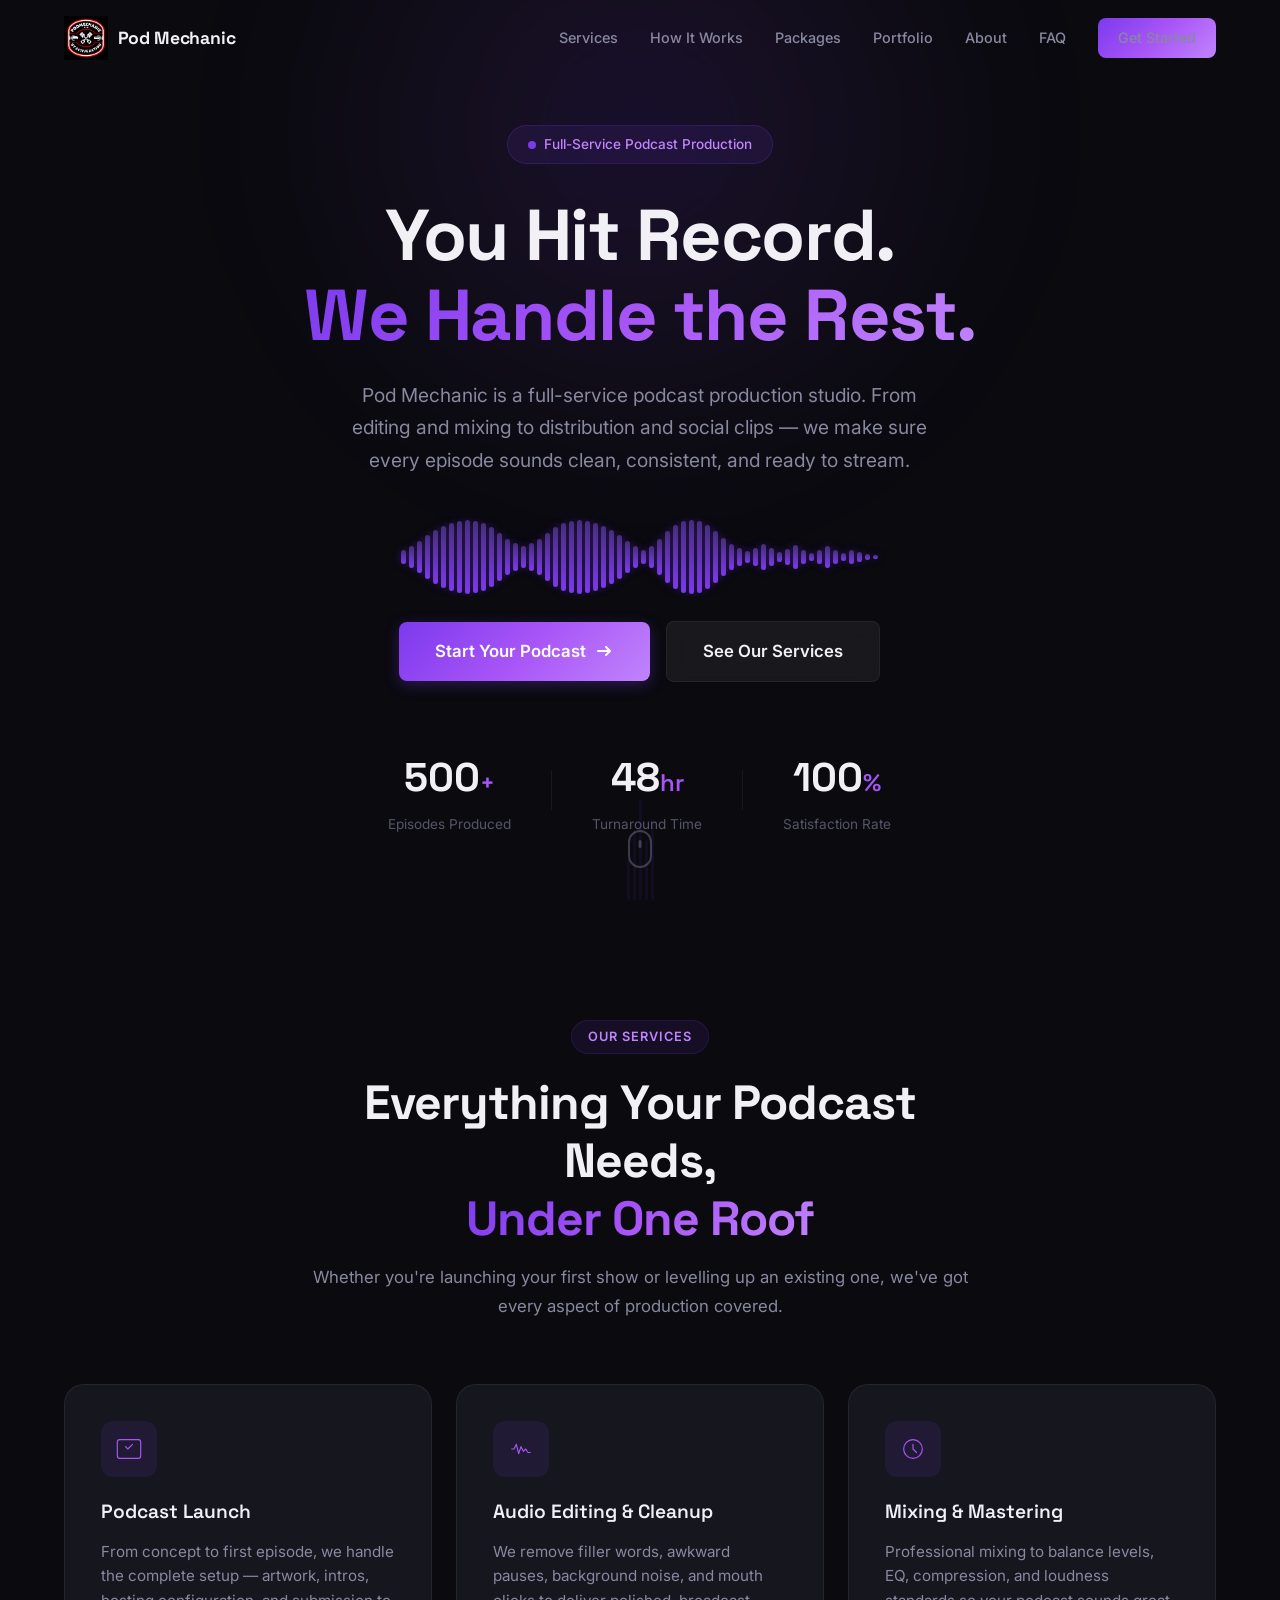
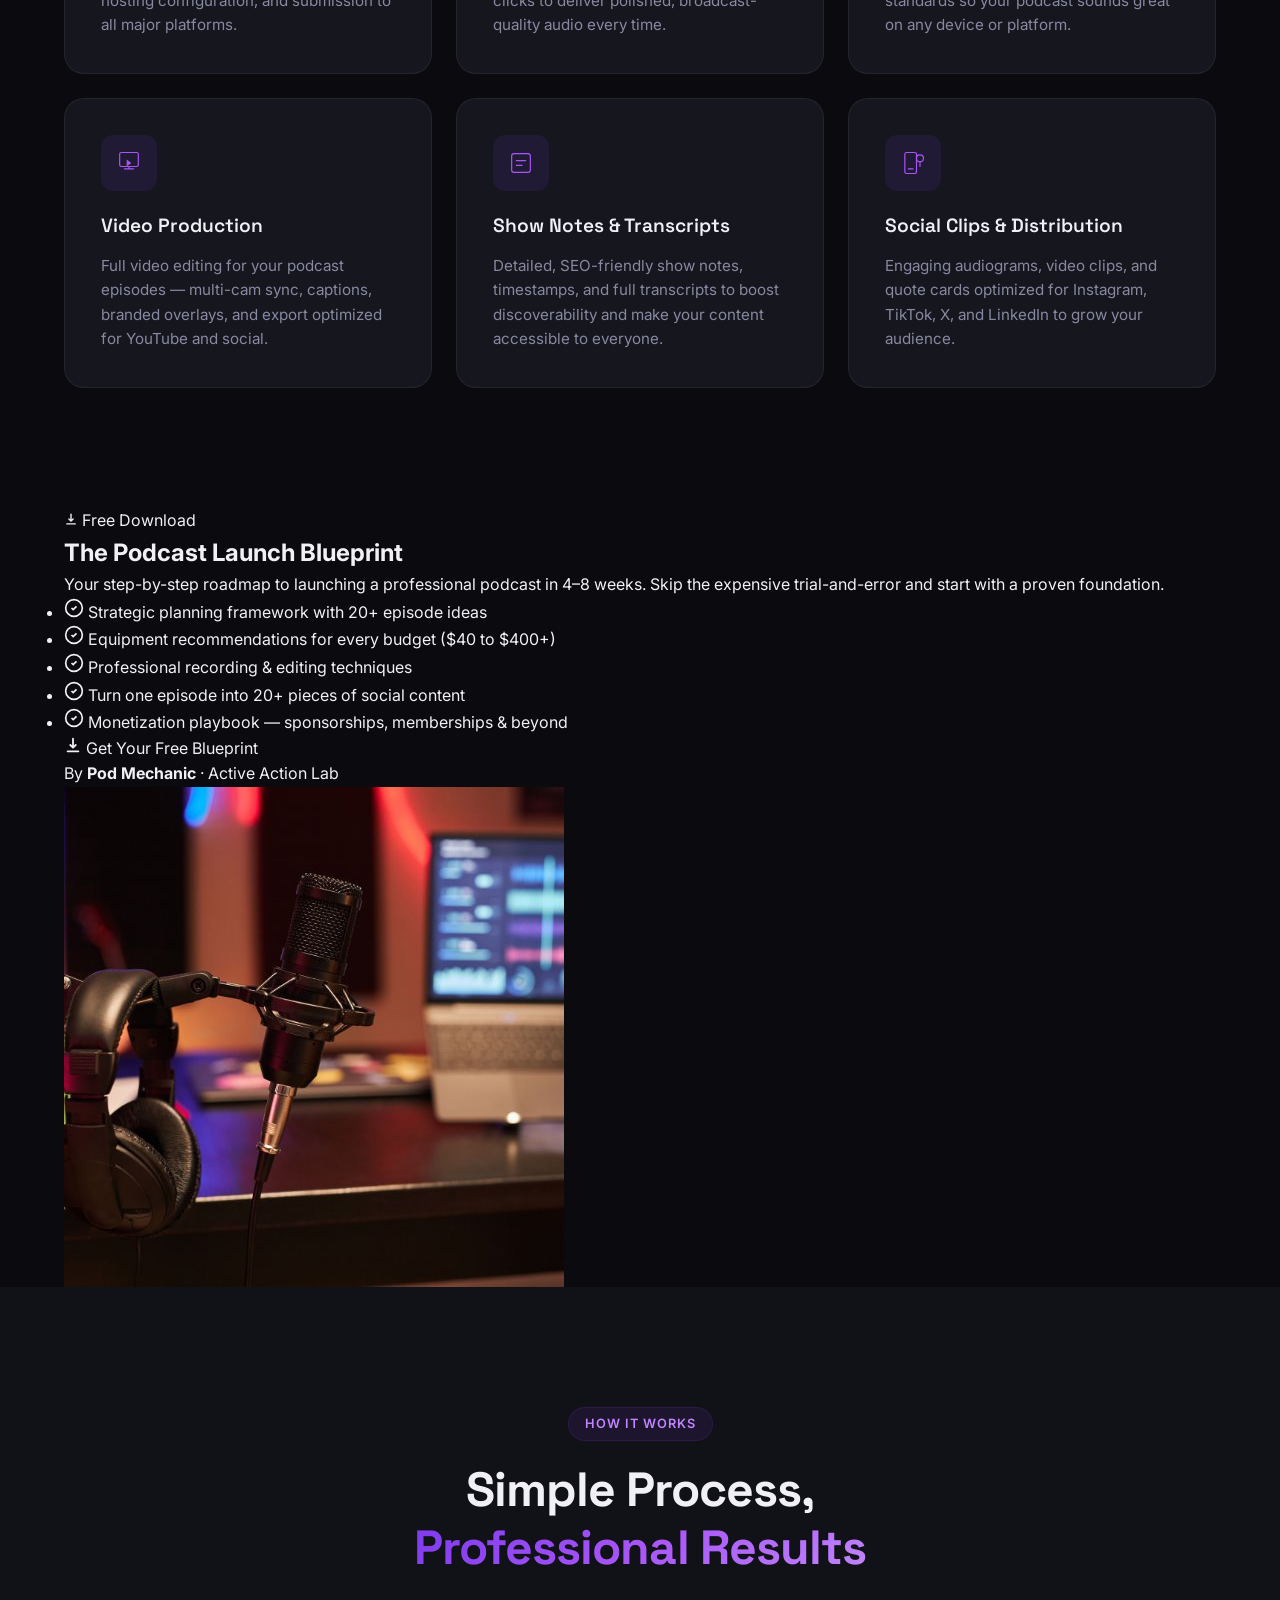
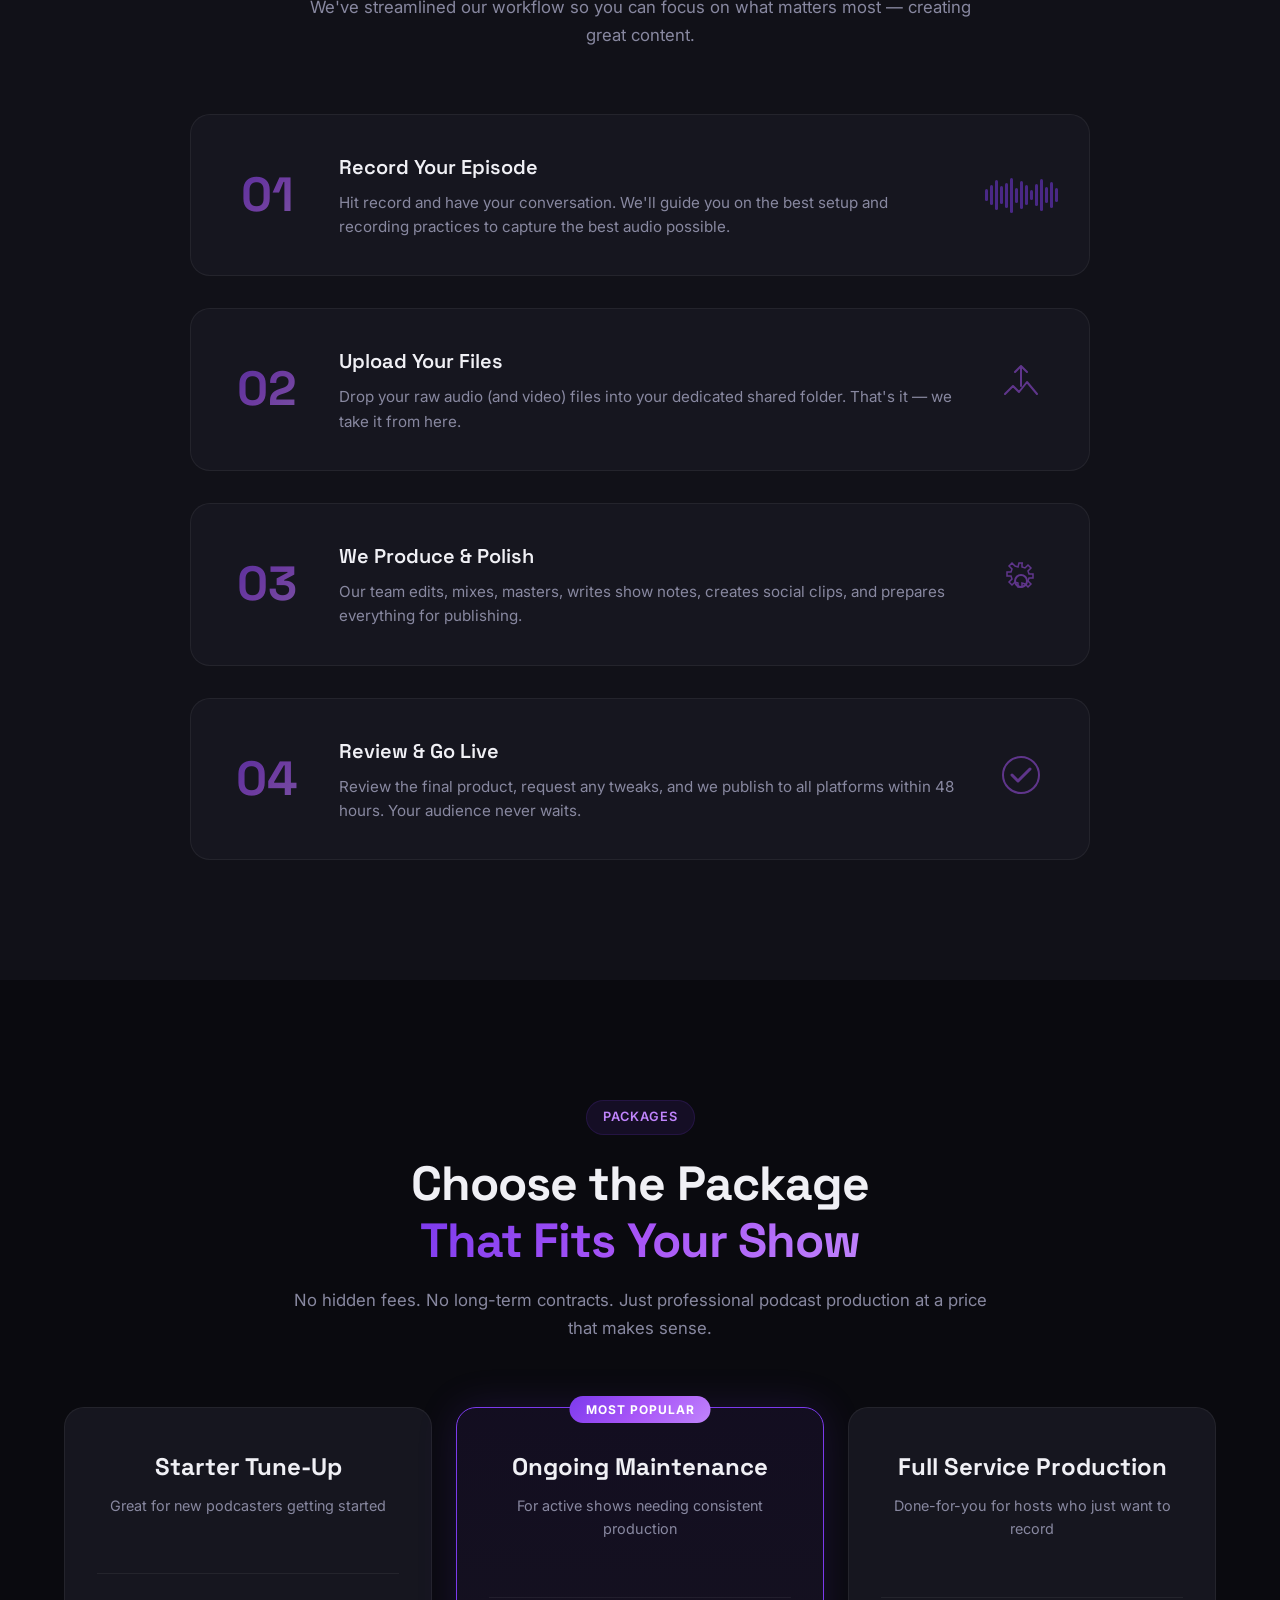
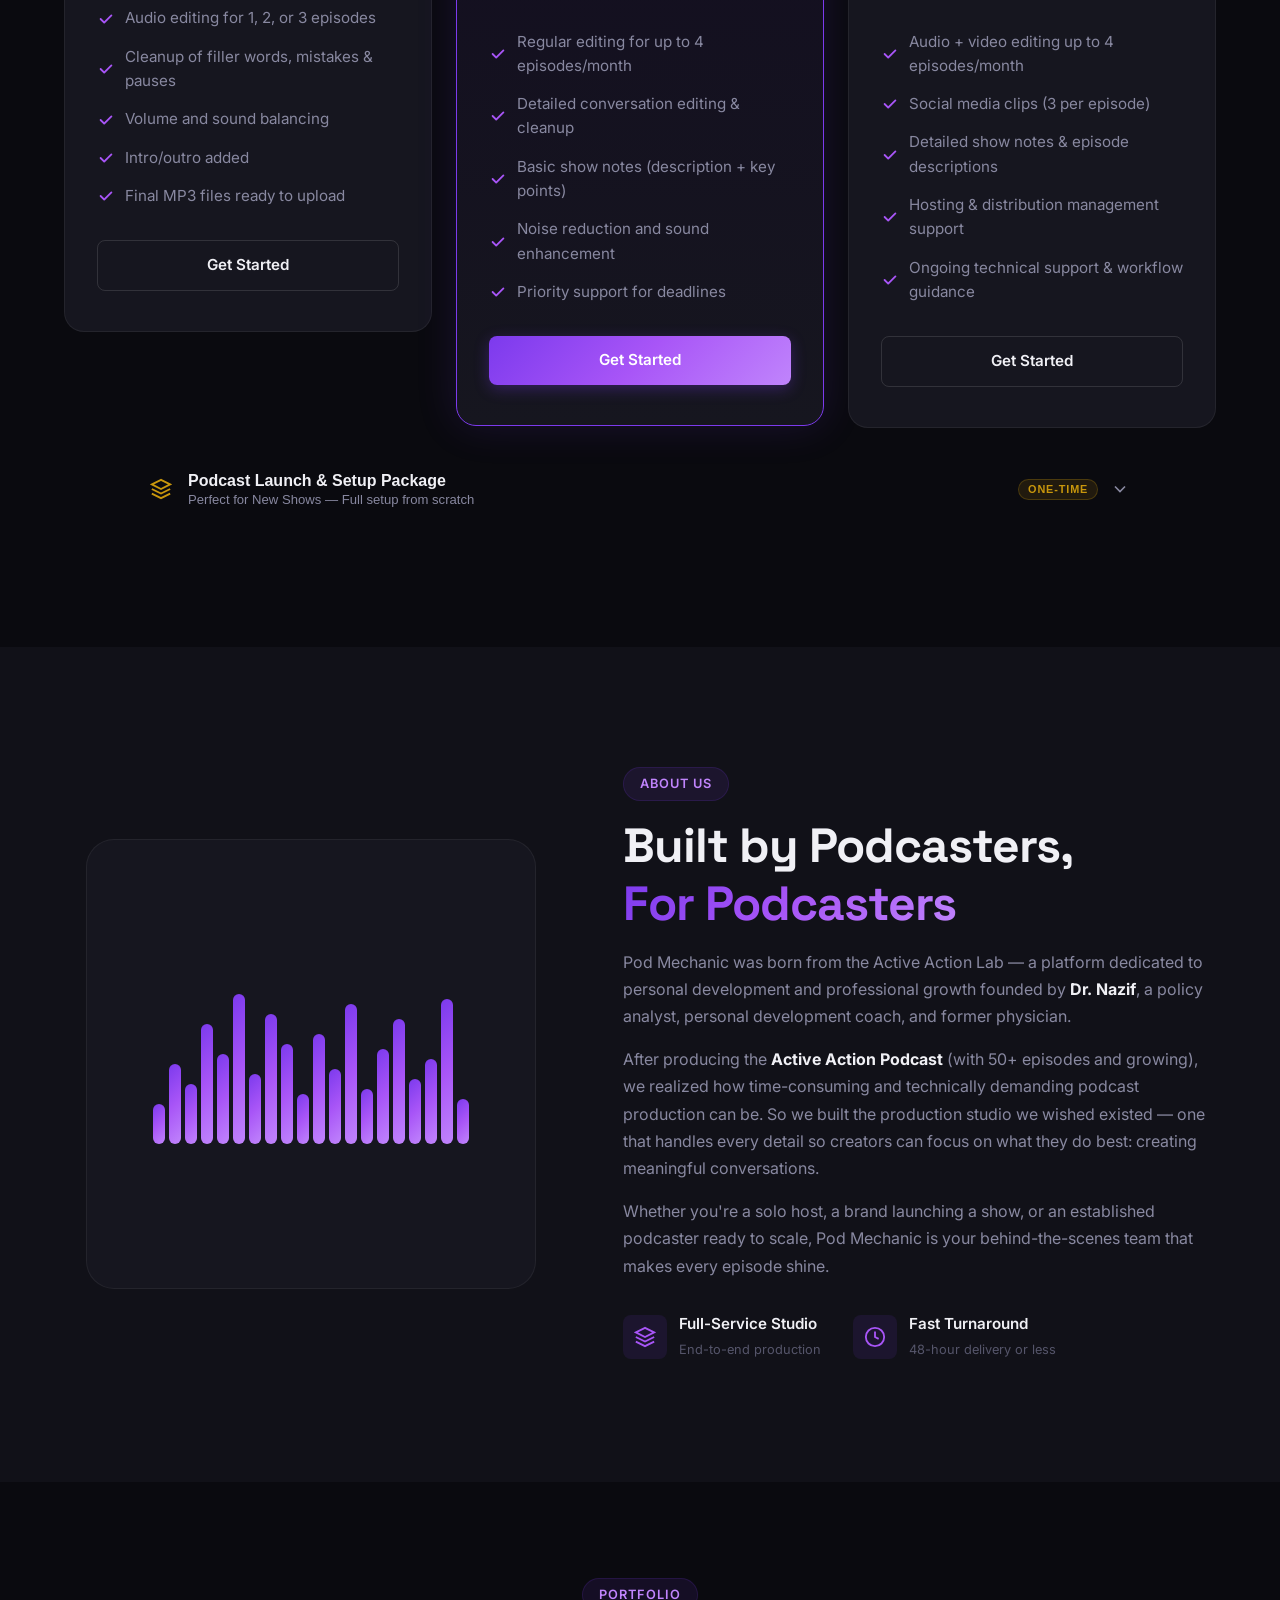
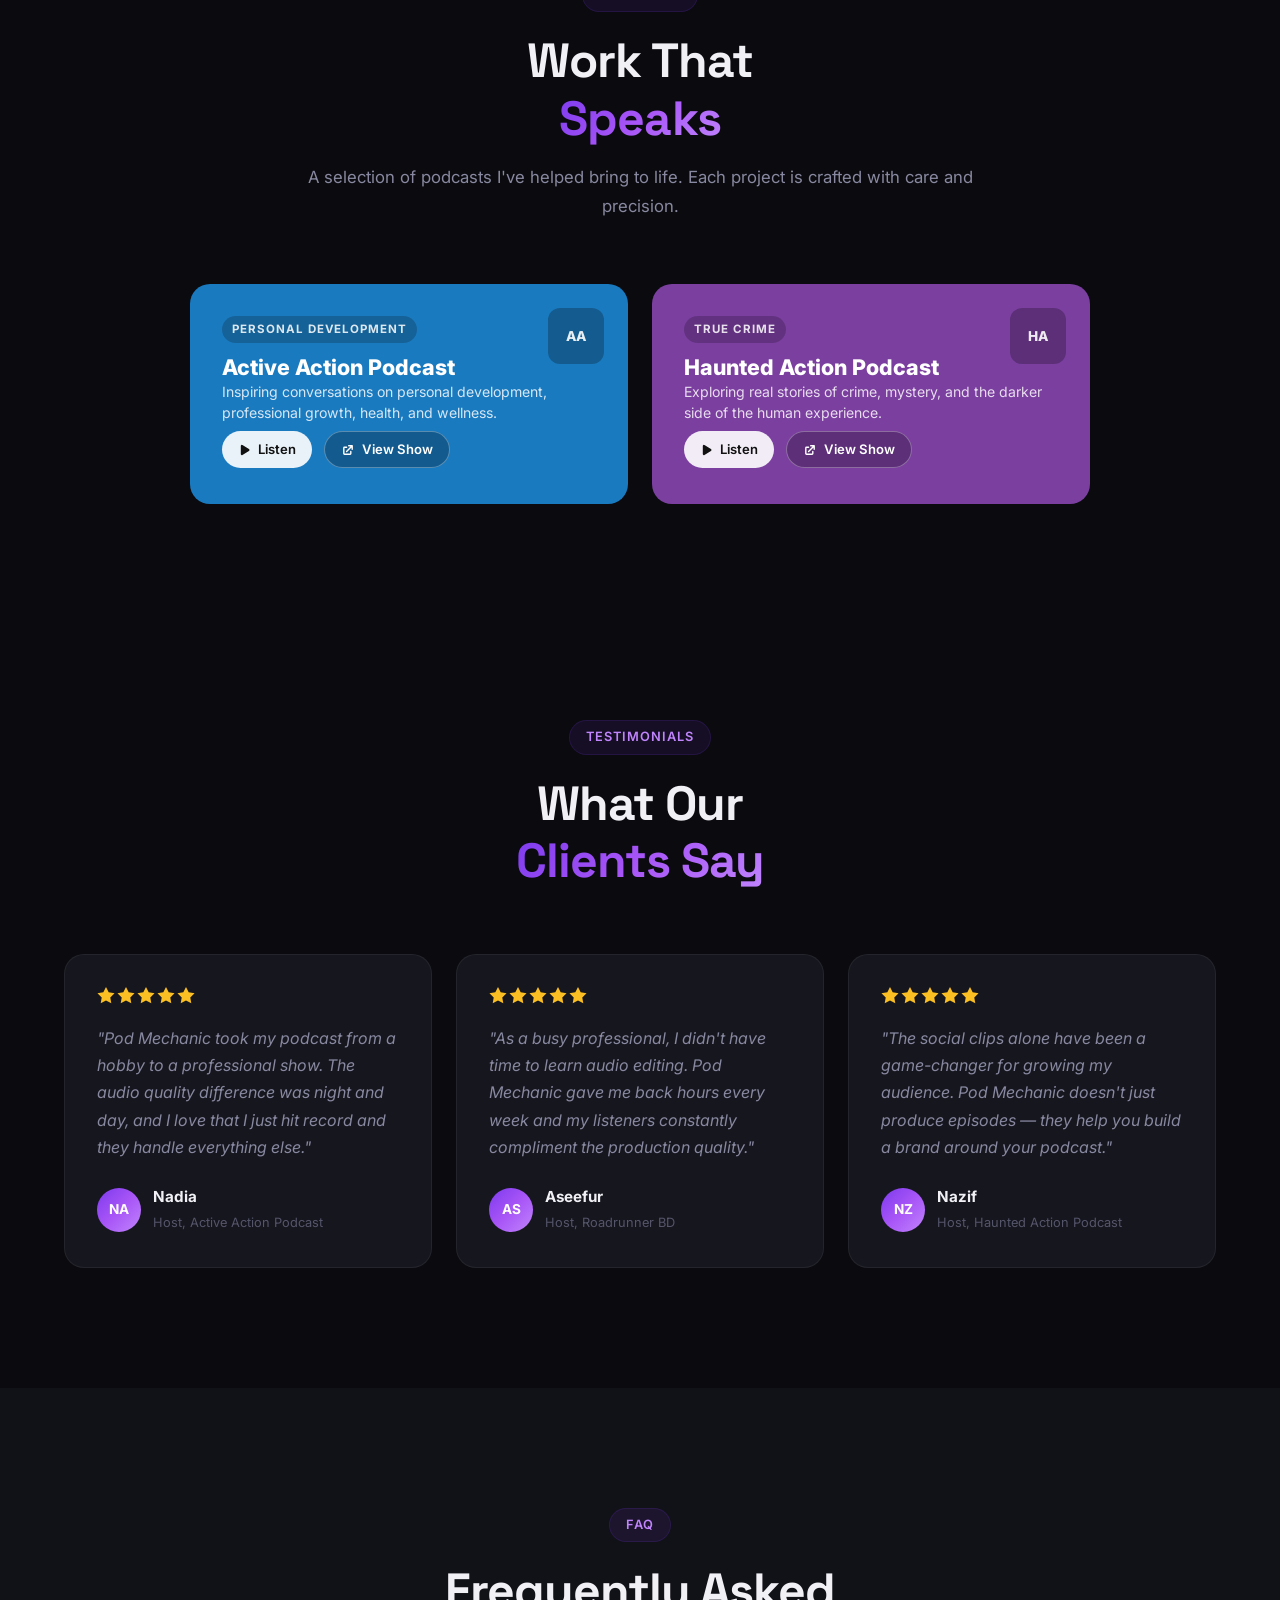
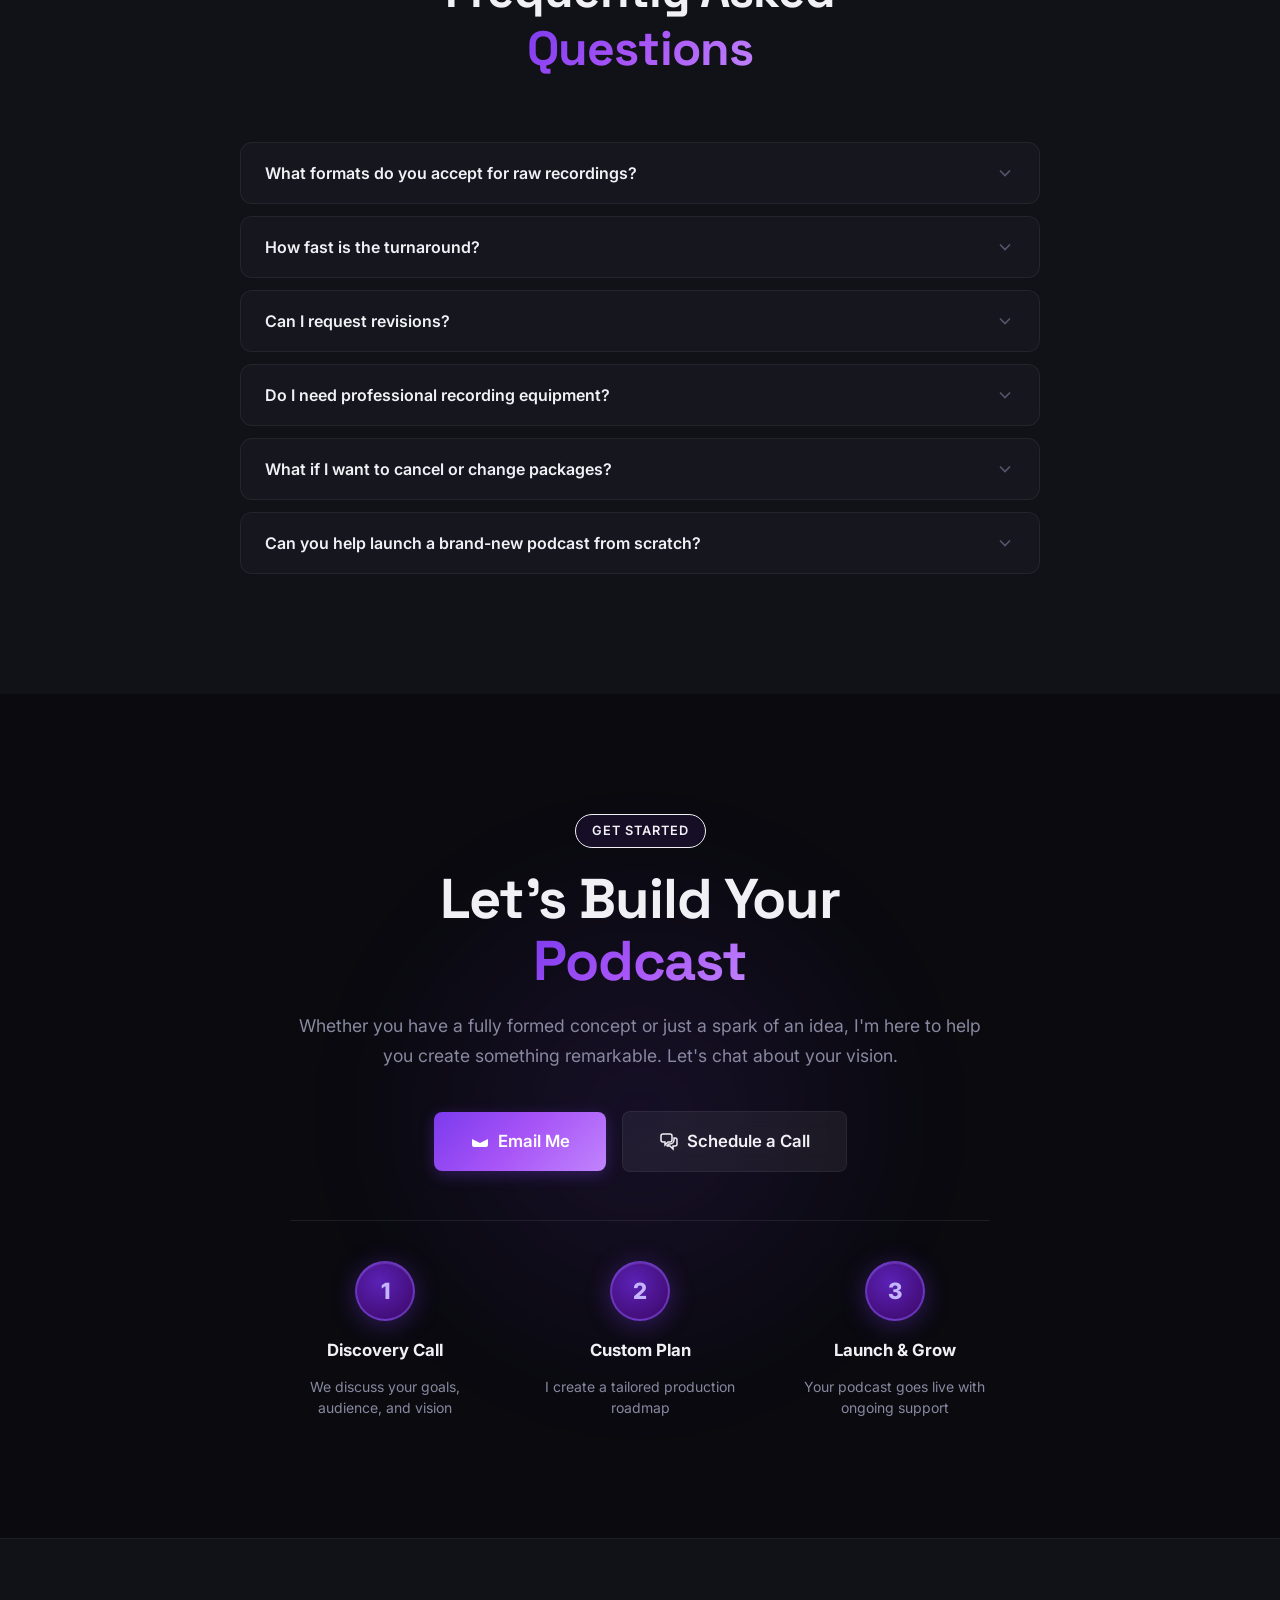
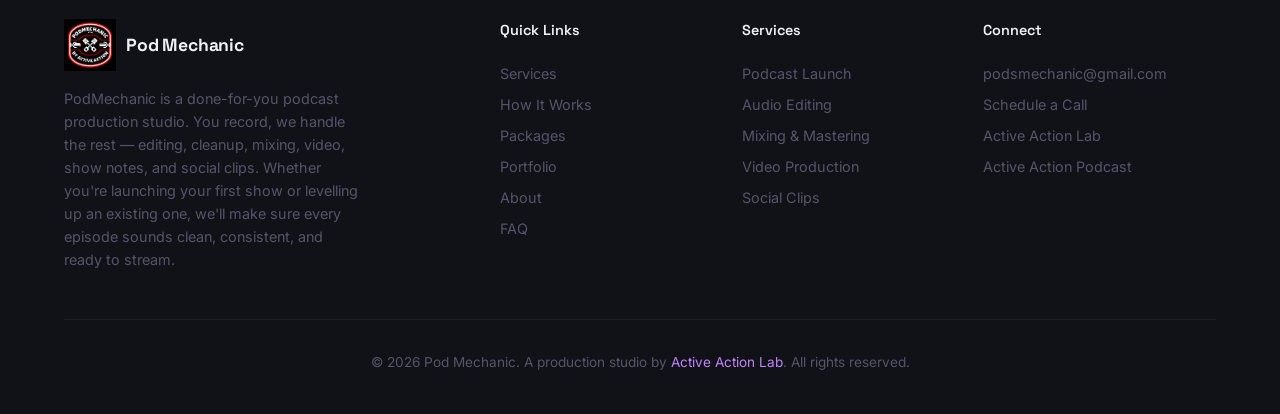
==== commit 9b169d29: "Update index.html" ====
--- a/index.html
+++ b/index.html
@@ -167,6 +167,52 @@
     </div>
   </section>
 
+
+  <!-- Free Guide Section -->
+  <section class="free-guide" id="free-guide">
+    <div class="container">
+      <div class="free-guide-box">
+        <div class="free-guide-content">
+          <div class="free-guide-tag">
+            <svg viewBox="0 0 20 20" fill="currentColor" width="14" height="14"><path fill-rule="evenodd" d="M3 17a1 1 0 011-1h12a1 1 0 110 2H4a1 1 0 01-1-1zm3.293-7.707a1 1 0 011.414 0L9 10.586V3a1 1 0 112 0v7.586l1.293-1.293a1 1 0 111.414 1.414l-3 3a1 1 0 01-1.414 0l-3-3a1 1 0 010-1.414z" clip-rule="evenodd"/></svg>
+            Free Download
+          </div>
+          <h2 class="free-guide-title">The Podcast Launch Blueprint</h2>
+          <p class="free-guide-desc">Your step-by-step roadmap to launching a professional podcast in 4&ndash;8 weeks. Skip the expensive trial-and-error and start with a proven foundation.</p>
+          <ul class="free-guide-list">
+            <li>
+              <svg viewBox="0 0 24 24" fill="none" stroke="currentColor" stroke-width="2" width="20" height="20"><path d="M9 12l2 2 4-4"/><circle cx="12" cy="12" r="10"/></svg>
+              Strategic planning framework with 20+ episode ideas
+            </li>
+            <li>
+              <svg viewBox="0 0 24 24" fill="none" stroke="currentColor" stroke-width="2" width="20" height="20"><path d="M9 12l2 2 4-4"/><circle cx="12" cy="12" r="10"/></svg>
+              Equipment recommendations for every budget ($40 to $400+)
+            </li>
+            <li>
+              <svg viewBox="0 0 24 24" fill="none" stroke="currentColor" stroke-width="2" width="20" height="20"><path d="M9 12l2 2 4-4"/><circle cx="12" cy="12" r="10"/></svg>
+              Professional recording &amp; editing techniques
+            </li>
+            <li>
+              <svg viewBox="0 0 24 24" fill="none" stroke="currentColor" stroke-width="2" width="20" height="20"><path d="M9 12l2 2 4-4"/><circle cx="12" cy="12" r="10"/></svg>
+              Turn one episode into 20+ pieces of social content
+            </li>
+            <li>
+              <svg viewBox="0 0 24 24" fill="none" stroke="currentColor" stroke-width="2" width="20" height="20"><path d="M9 12l2 2 4-4"/><circle cx="12" cy="12" r="10"/></svg>
+              Monetization playbook &mdash; sponsorships, memberships &amp; beyond
+            </li>
+          </ul>
+          <a href="https://shop.beacons.ai/podmechanic/f130407b-7d12-4b61-b168-282e6d979e8f" target="_blank" rel="noopener" class="btn-free-guide">
+            <svg viewBox="0 0 20 20" fill="currentColor" width="18" height="18"><path fill-rule="evenodd" d="M3 17a1 1 0 011-1h12a1 1 0 110 2H4a1 1 0 01-1-1zm3.293-7.707a1 1 0 011.414 0L9 10.586V3a1 1 0 112 0v7.586l1.293-1.293a1 1 0 111.414 1.414l-3 3a1 1 0 01-1.414 0l-3-3a1 1 0 010-1.414z" clip-rule="evenodd"/></svg>
+            Get Your Free Blueprint
+          </a>
+          <p class="free-guide-byline">By <strong>Pod Mechanic</strong> &middot; Active Action Lab</p>
+        </div>
+        <div class="free-guide-image">
+          <img src="[data-uri]" alt="Podcast studio setup with microphone and headphones" />
+        </div>
+      </div>
+    </div>
+  </section>
   <!-- How It Works -->
   <section class="how-it-works" id="how-it-works">
     <div class="container">
@@ -494,7 +540,7 @@
             <div class="author-avatar">NA</div>
             <div>
               <strong>Nadia</strong>
-              <span>Producer, Active Action Podcast</span>
+              <span>Host, Active Action Podcast</span>
             </div>
           </div>
         </div>
@@ -527,8 +573,8 @@
           <div class="testimonial-author">
             <div class="author-avatar">NZ</div>
             <div>
-              <strong>Amio</strong>
-              <span>Producer, Haunted Action Podcast</span>
+              <strong>Nazif</strong>
+              <span>Host, Haunted Action Podcast</span>
             </div>
           </div>
         </div>
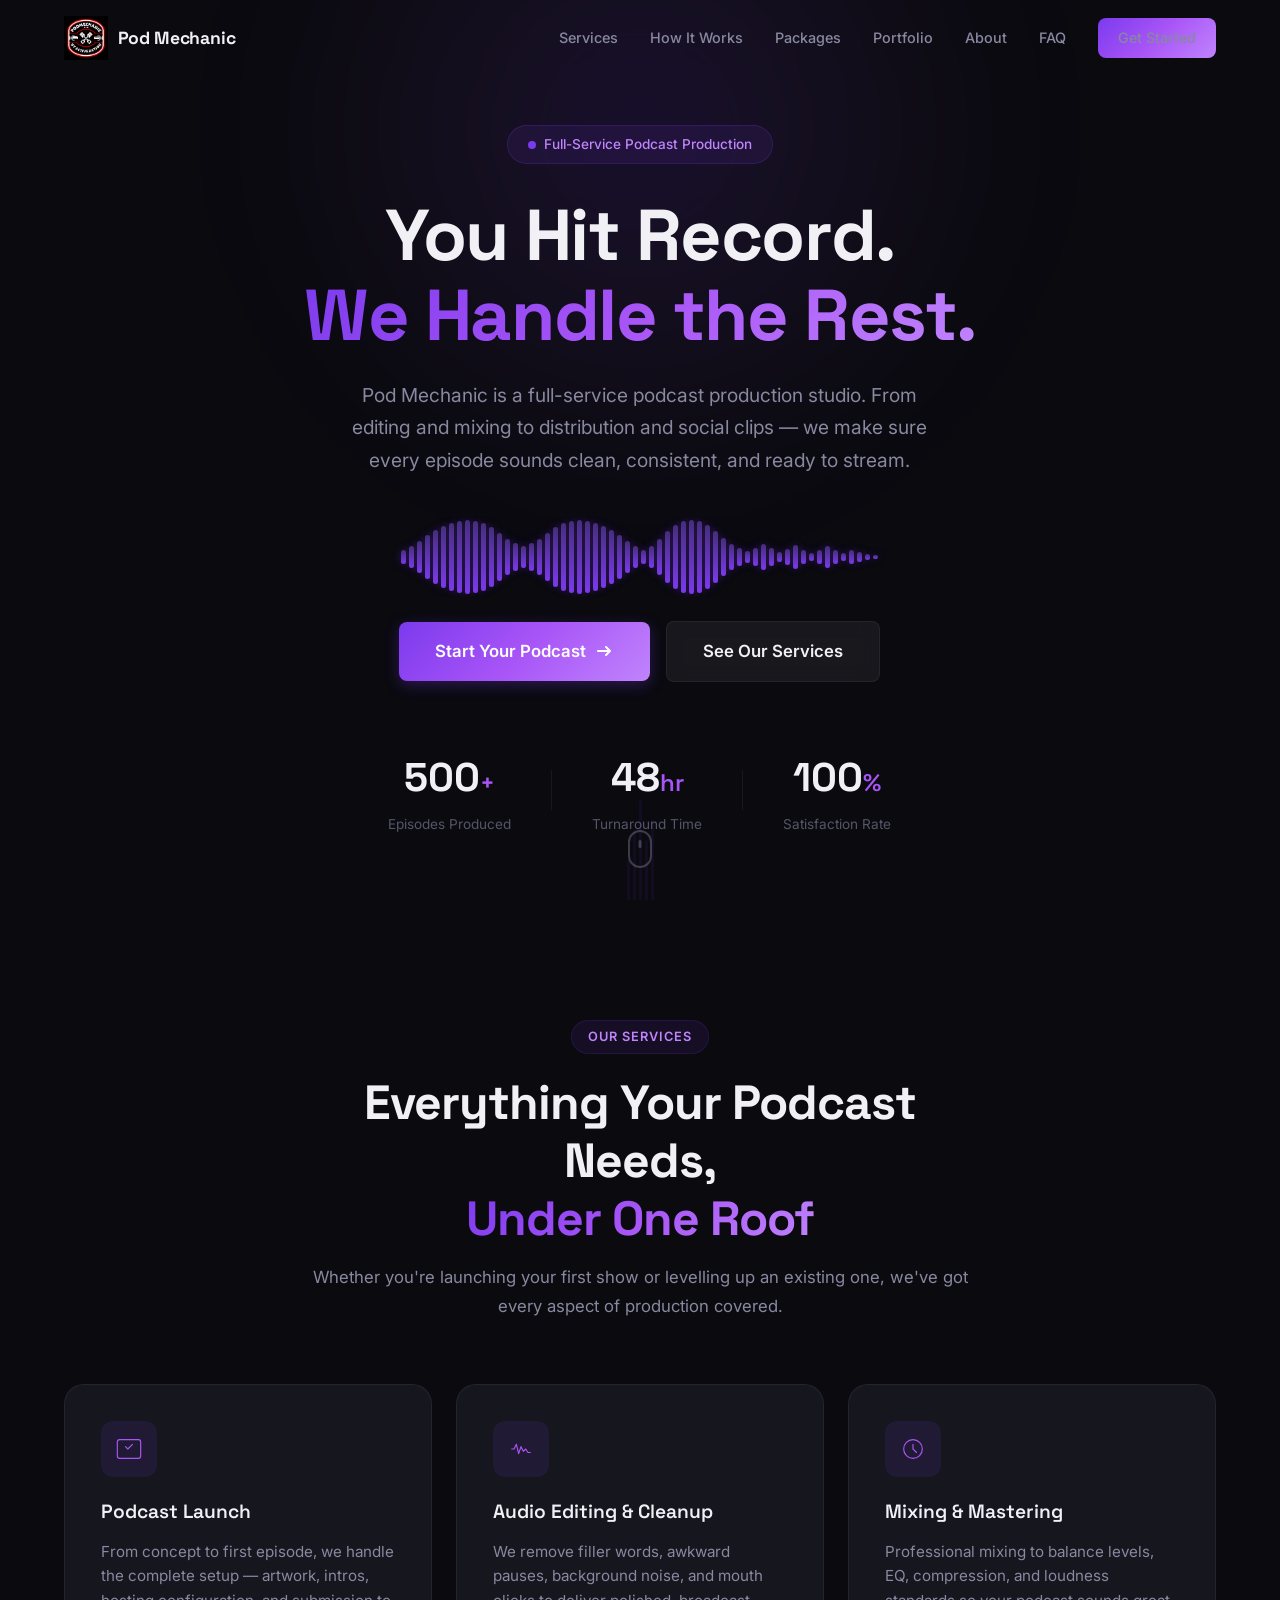
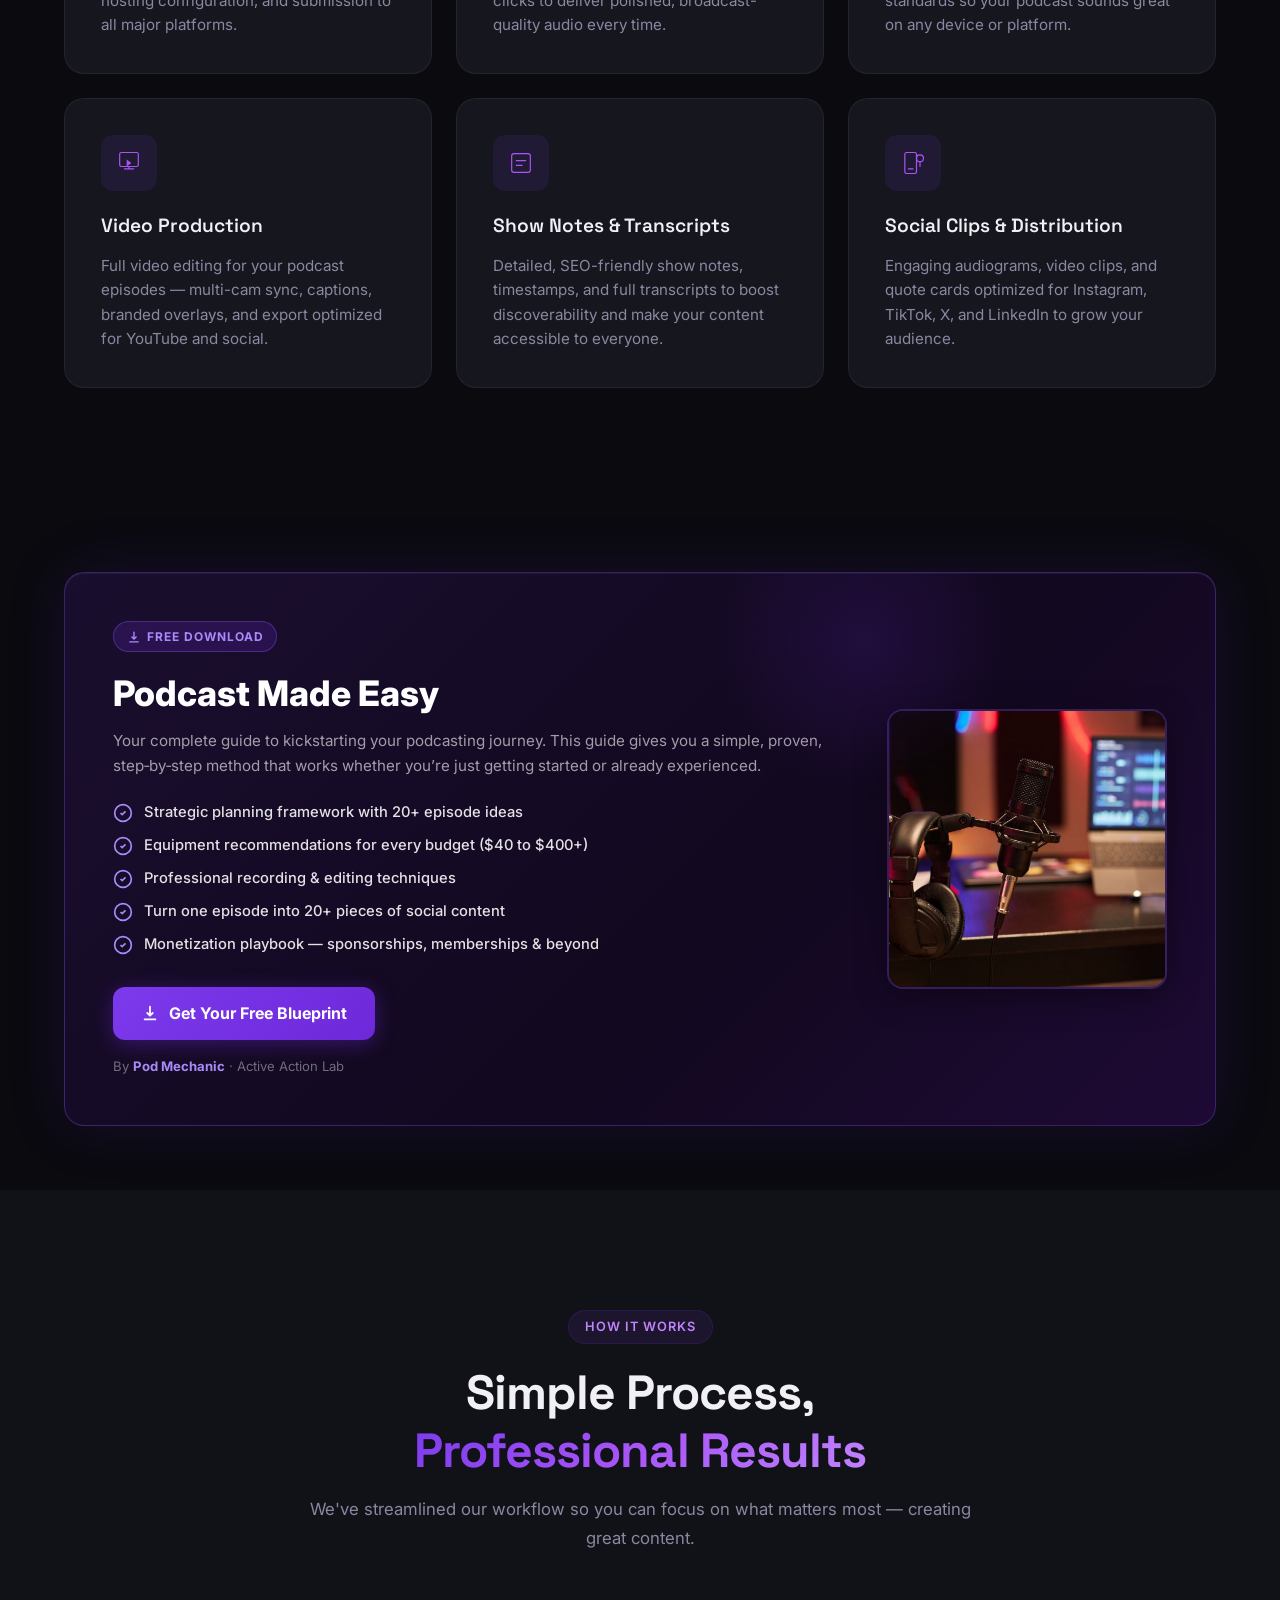
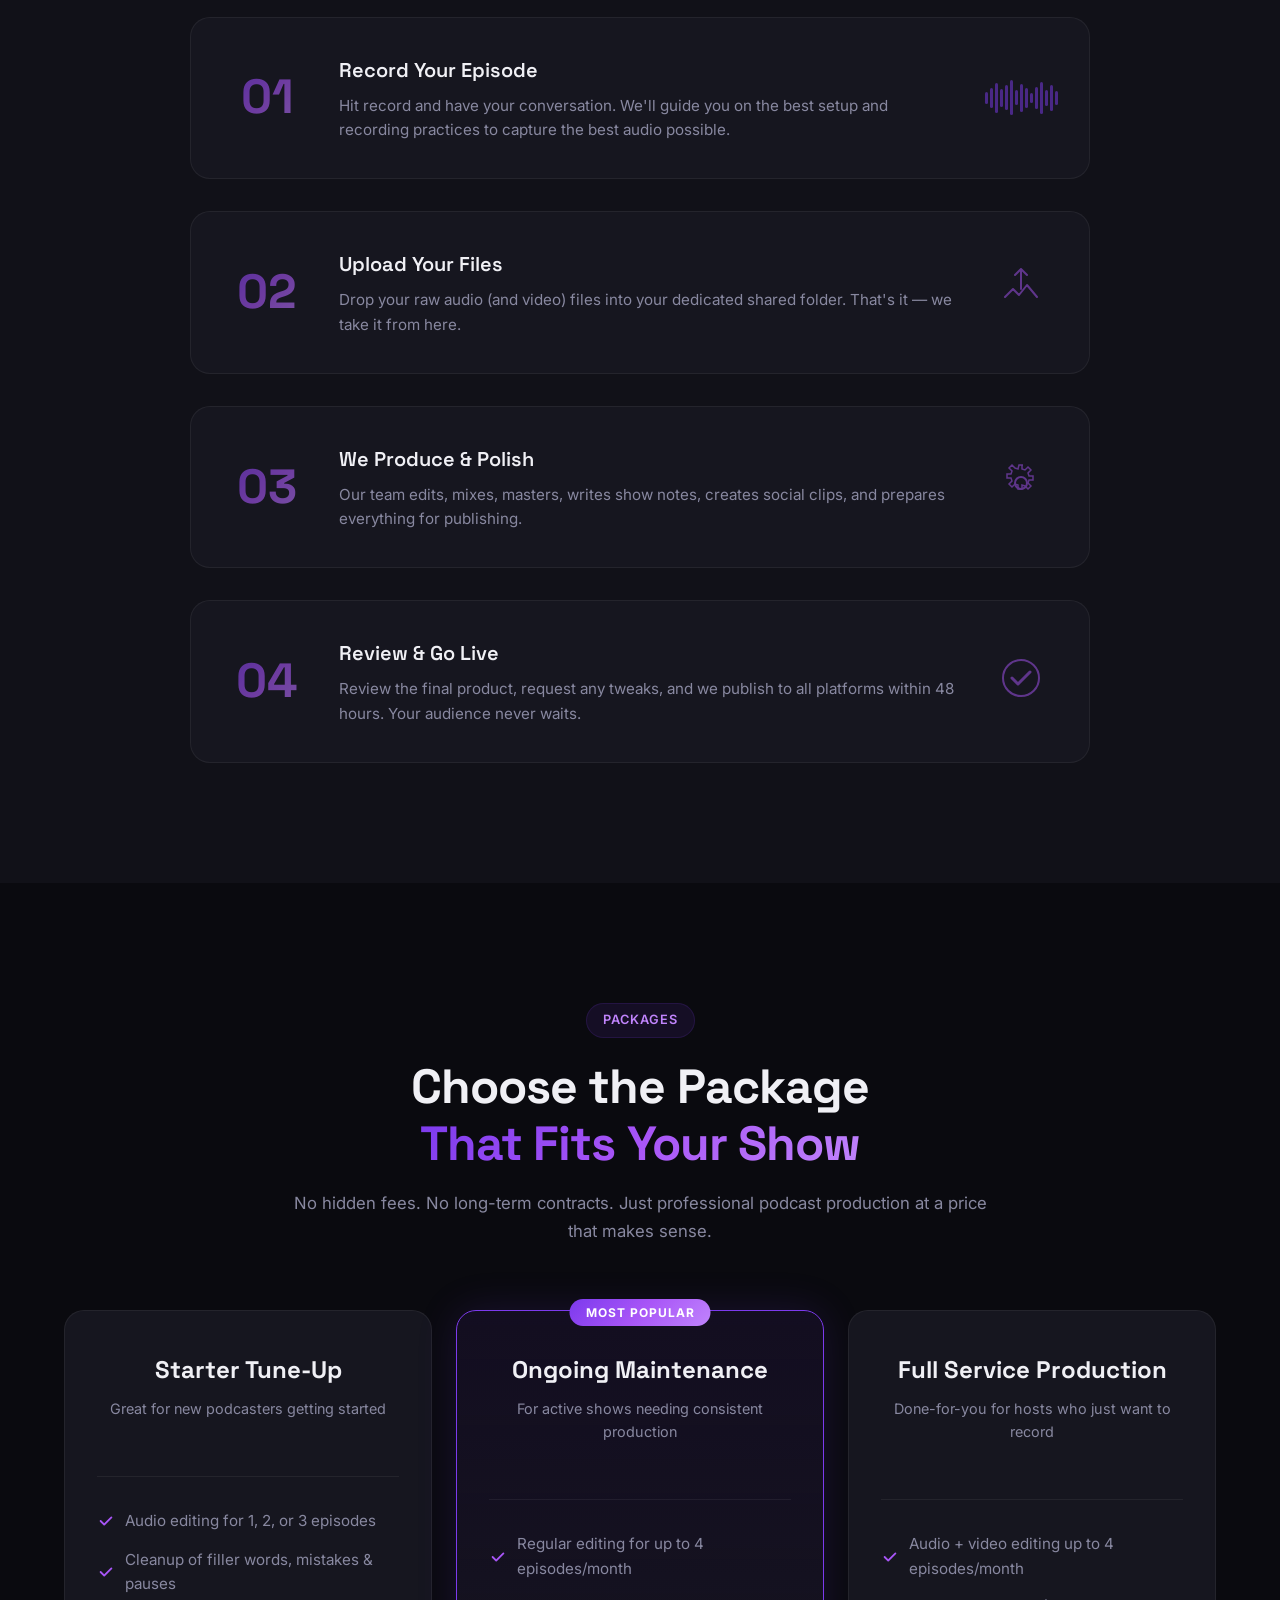
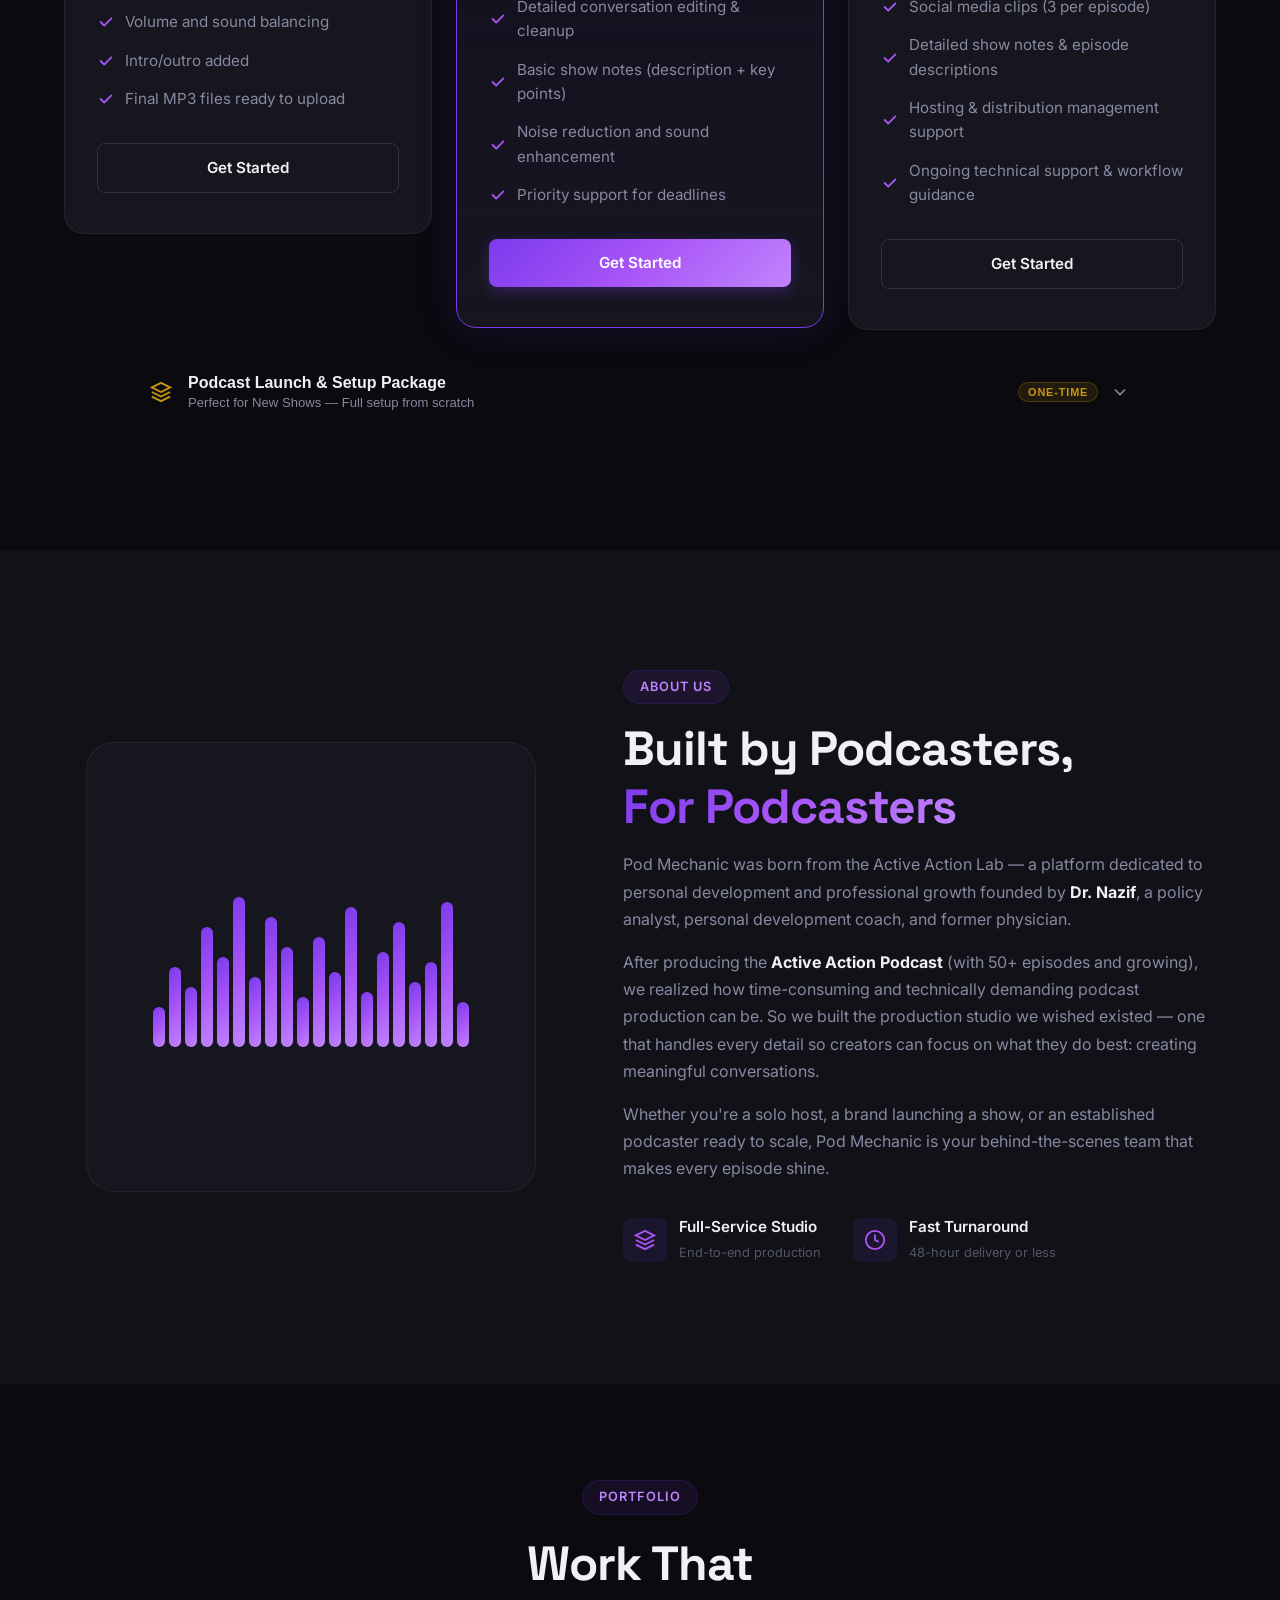
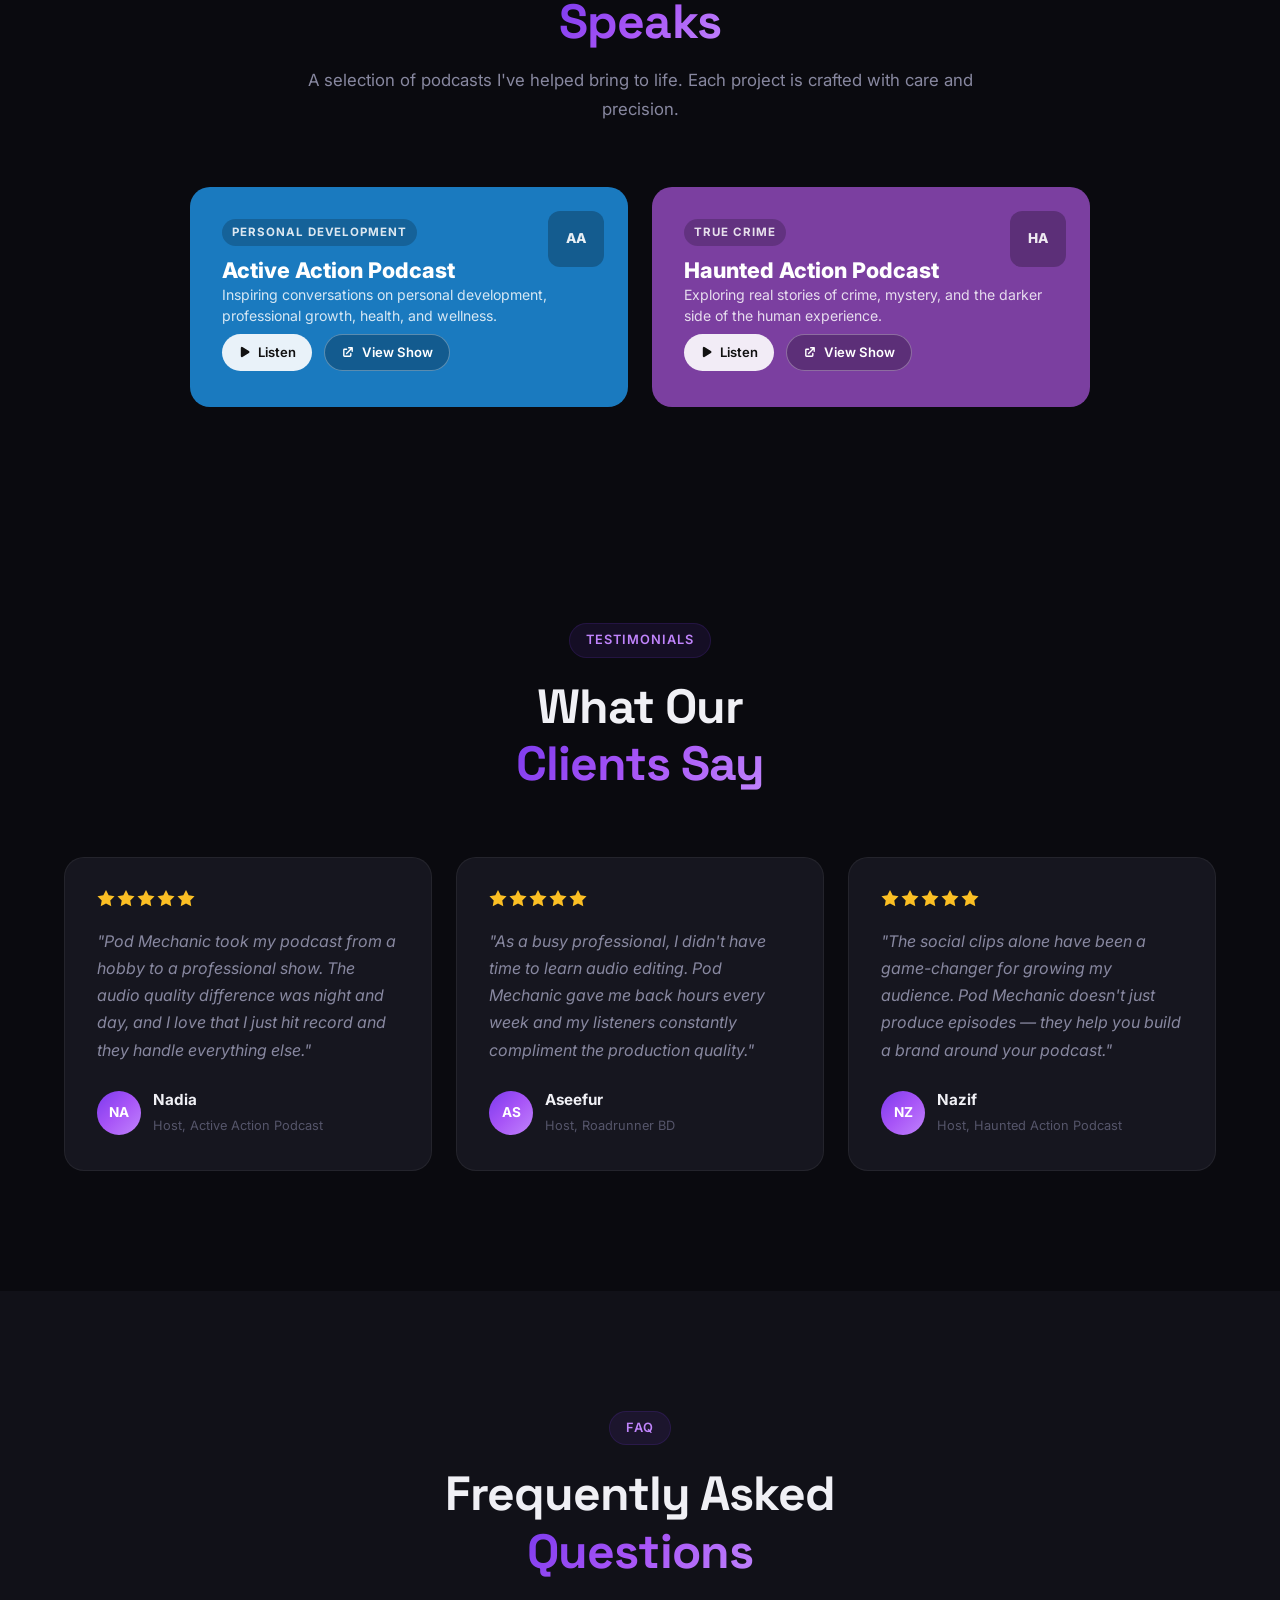
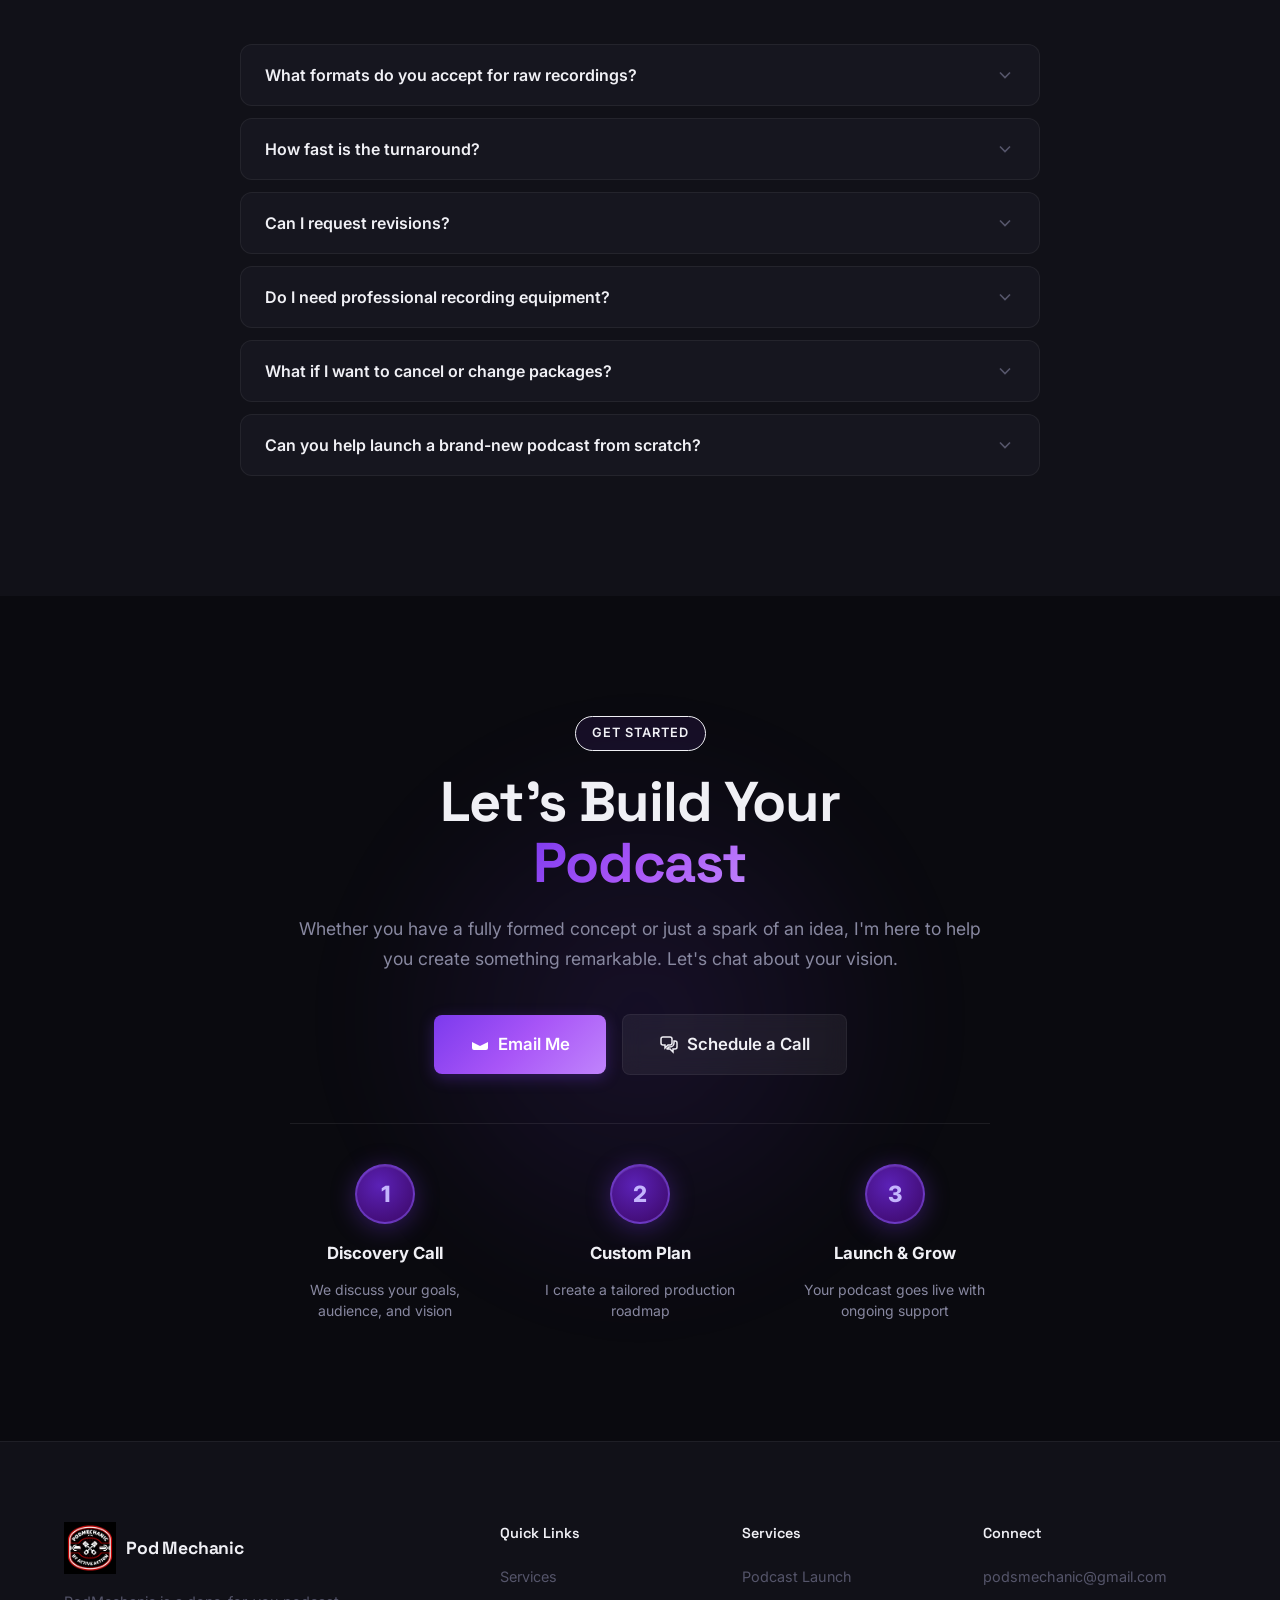
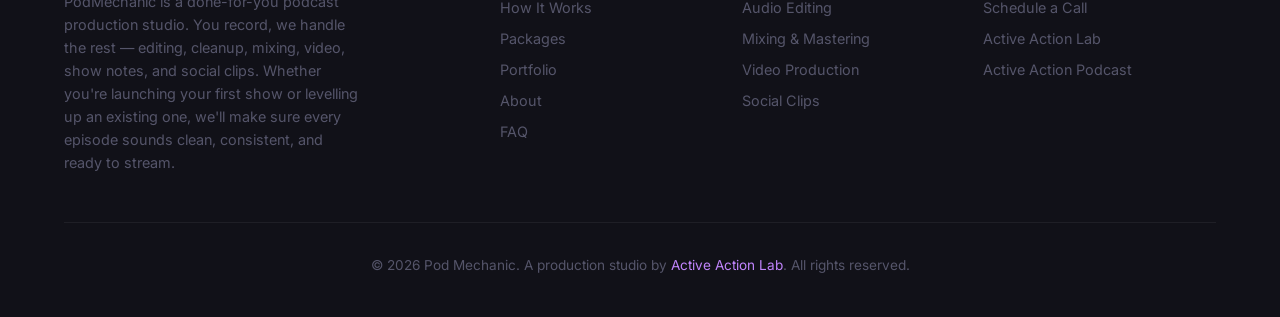
==== commit a4a4c2b1: "Update index.html" ====
--- a/index.html
+++ b/index.html
@@ -177,8 +177,8 @@
             <svg viewBox="0 0 20 20" fill="currentColor" width="14" height="14"><path fill-rule="evenodd" d="M3 17a1 1 0 011-1h12a1 1 0 110 2H4a1 1 0 01-1-1zm3.293-7.707a1 1 0 011.414 0L9 10.586V3a1 1 0 112 0v7.586l1.293-1.293a1 1 0 111.414 1.414l-3 3a1 1 0 01-1.414 0l-3-3a1 1 0 010-1.414z" clip-rule="evenodd"/></svg>
             Free Download
           </div>
-          <h2 class="free-guide-title">The Podcast Launch Blueprint</h2>
-          <p class="free-guide-desc">Your step-by-step roadmap to launching a professional podcast in 4&ndash;8 weeks. Skip the expensive trial-and-error and start with a proven foundation.</p>
+          <h2 class="free-guide-title">Podcast Made Easy</h2>
+          <p class="free-guide-desc">Your complete guide to kickstarting your podcasting journey. This guide gives you a simple, proven, step‑by‑step method that works whether you’re just getting started or already experienced.</p>
           <ul class="free-guide-list">
             <li>
               <svg viewBox="0 0 24 24" fill="none" stroke="currentColor" stroke-width="2" width="20" height="20"><path d="M9 12l2 2 4-4"/><circle cx="12" cy="12" r="10"/></svg>
--- a/styles.css
+++ b/styles.css
@@ -163,7 +163,7 @@
   gap: 10px;
   font-family: var(--font-display);
   font-size: 1.25rem;
-  font-weight: 700;
+  font-weight: 500;
   color: var(--text-primary);
 }
 
@@ -2068,3 +2068,155 @@
     overflow-x: hidden;
   }
 }
+
+/* =============================================
+   FREE GUIDE SECTION
+   ============================================= */
+.free-guide {
+  padding: 4rem 0;
+  background: var(--bg);
+}
+
+.free-guide-box {
+  display: flex;
+  align-items: center;
+  gap: 3rem;
+  background: linear-gradient(135deg, #1a0e2e 0%, #12081f 60%, #1e0a35 100%);
+  border: 1px solid rgba(139, 92, 246, 0.3);
+  border-radius: 20px;
+  padding: 3rem;
+  box-shadow: 0 0 60px rgba(109, 40, 217, 0.15), inset 0 1px 0 rgba(255,255,255,0.05);
+  position: relative;
+  overflow: hidden;
+}
+
+.free-guide-box::before {
+  content: '';
+  position: absolute;
+  top: -80px;
+  right: 200px;
+  width: 300px;
+  height: 300px;
+  background: radial-gradient(circle, rgba(109,40,217,0.15) 0%, transparent 70%);
+  pointer-events: none;
+}
+
+.free-guide-content {
+  flex: 1;
+  min-width: 0;
+}
+
+.free-guide-tag {
+  display: inline-flex;
+  align-items: center;
+  gap: 0.4rem;
+  font-size: 0.75rem;
+  font-weight: 700;
+  text-transform: uppercase;
+  letter-spacing: 0.08em;
+  color: #a78bfa;
+  background: rgba(109,40,217,0.2);
+  border: 1px solid rgba(139,92,246,0.35);
+  padding: 0.3rem 0.8rem;
+  border-radius: 999px;
+  margin-bottom: 1.25rem;
+}
+
+.free-guide-title {
+  font-size: clamp(1.6rem, 3vw, 2.2rem);
+  font-weight: 800;
+  color: #fff;
+  line-height: 1.2;
+  margin-bottom: 0.85rem;
+}
+
+.free-guide-desc {
+  font-size: 0.95rem;
+  color: rgba(255,255,255,0.6);
+  line-height: 1.65;
+  margin-bottom: 1.5rem;
+}
+
+.free-guide-list {
+  list-style: none;
+  padding: 0;
+  margin: 0 0 2rem;
+  display: flex;
+  flex-direction: column;
+  gap: 0.75rem;
+}
+
+.free-guide-list li {
+  display: flex;
+  align-items: flex-start;
+  gap: 0.7rem;
+  font-size: 0.92rem;
+  font-weight: 500;
+  color: rgba(255,255,255,0.88);
+  line-height: 1.4;
+}
+
+.free-guide-list li svg {
+  flex-shrink: 0;
+  margin-top: 1px;
+  color: #a78bfa;
+}
+
+.btn-free-guide {
+  display: inline-flex;
+  align-items: center;
+  gap: 0.6rem;
+  background: linear-gradient(135deg, #7c3aed, #6d28d9);
+  color: #fff;
+  font-size: 1rem;
+  font-weight: 700;
+  padding: 0.85rem 1.75rem;
+  border-radius: 12px;
+  text-decoration: none;
+  transition: all 0.25s ease;
+  box-shadow: 0 4px 20px rgba(109,40,217,0.4);
+}
+
+.btn-free-guide:hover {
+  background: linear-gradient(135deg, #6d28d9, #5b21b6);
+  transform: translateY(-2px);
+  box-shadow: 0 8px 28px rgba(109,40,217,0.5);
+}
+
+.free-guide-byline {
+  margin-top: 1rem;
+  font-size: 0.82rem;
+  color: rgba(255,255,255,0.4);
+}
+
+.free-guide-byline strong {
+  color: #a78bfa;
+}
+
+.free-guide-image {
+  flex-shrink: 0;
+  width: 280px;
+}
+
+.free-guide-image img {
+  width: 100%;
+  height: 280px;
+  object-fit: cover;
+  border-radius: 16px;
+  border: 2px solid rgba(139,92,246,0.25);
+  box-shadow: 0 8px 32px rgba(0,0,0,0.4);
+}
+
+@media (max-width: 900px) {
+  .free-guide-box {
+    flex-direction: column;
+    padding: 2rem;
+    gap: 2rem;
+  }
+  .free-guide-image {
+    width: 100%;
+  }
+  .free-guide-image img {
+    height: 220px;
+  }
+}
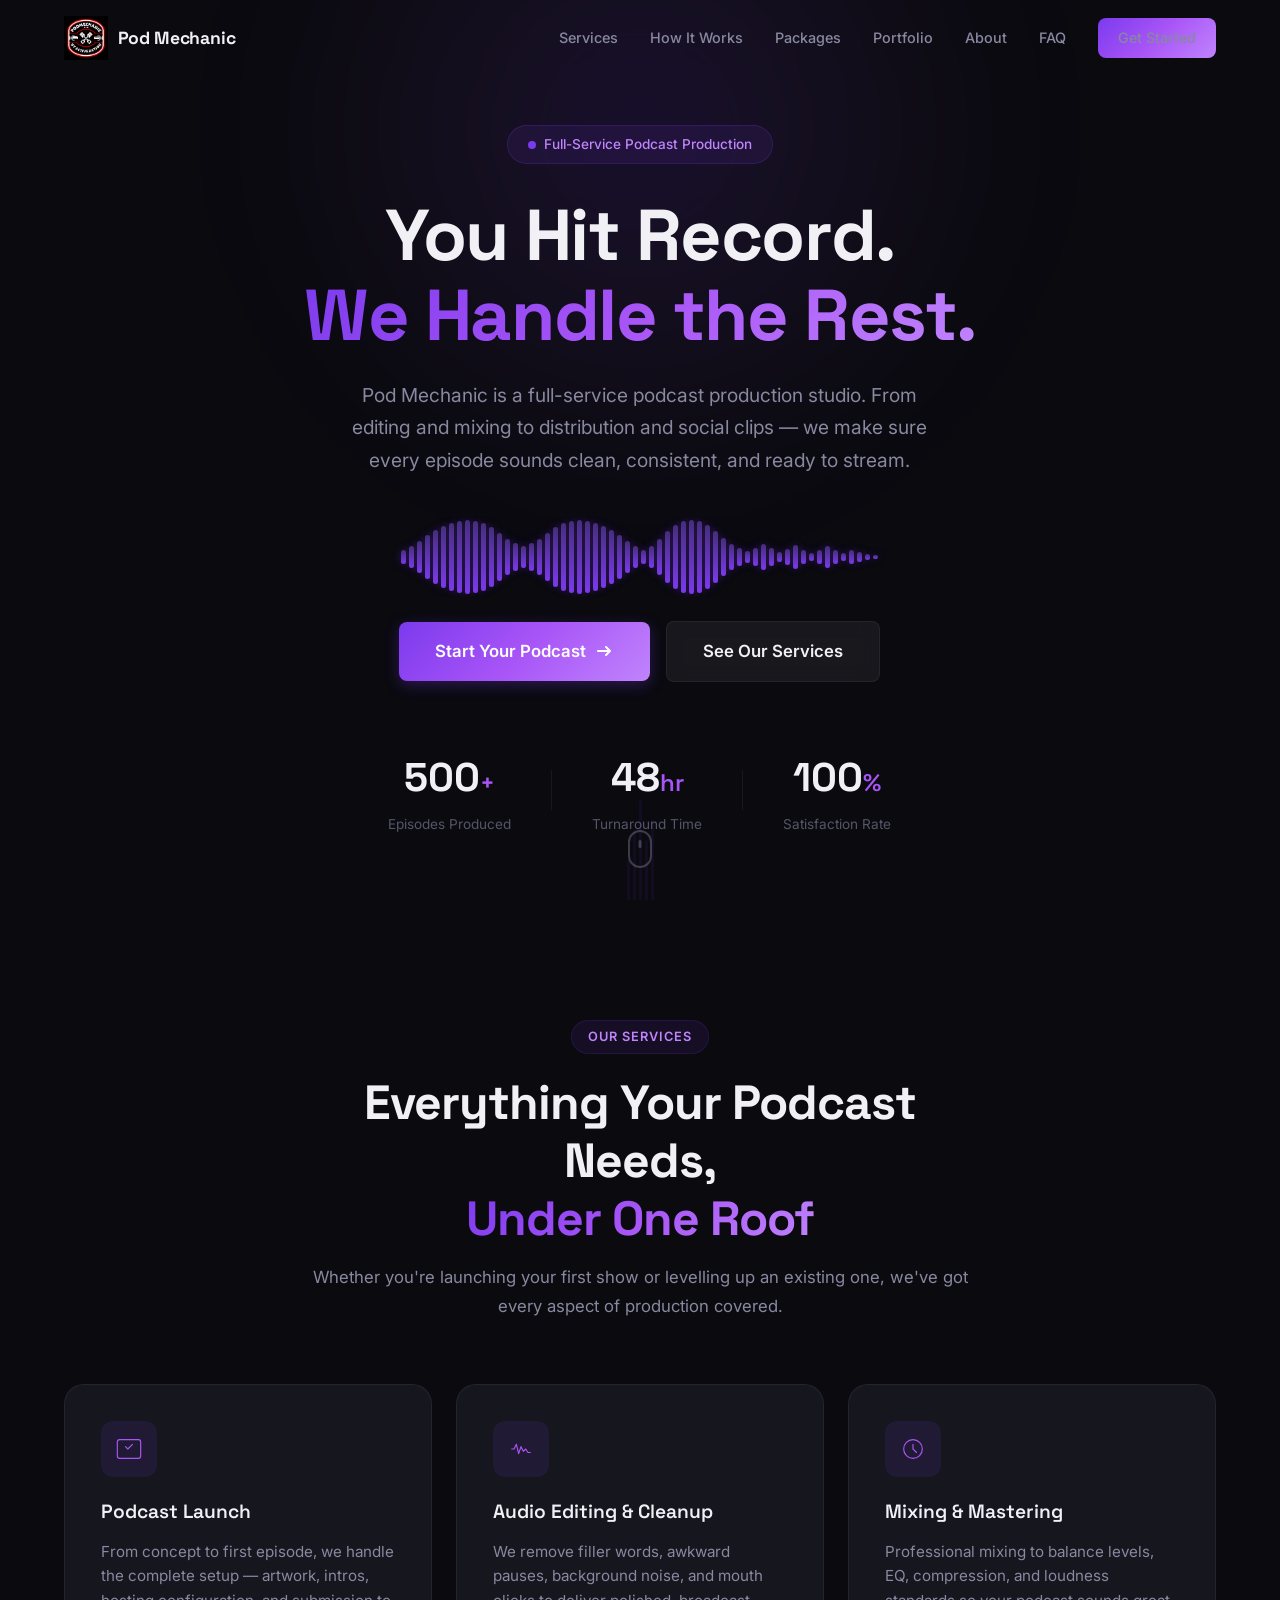
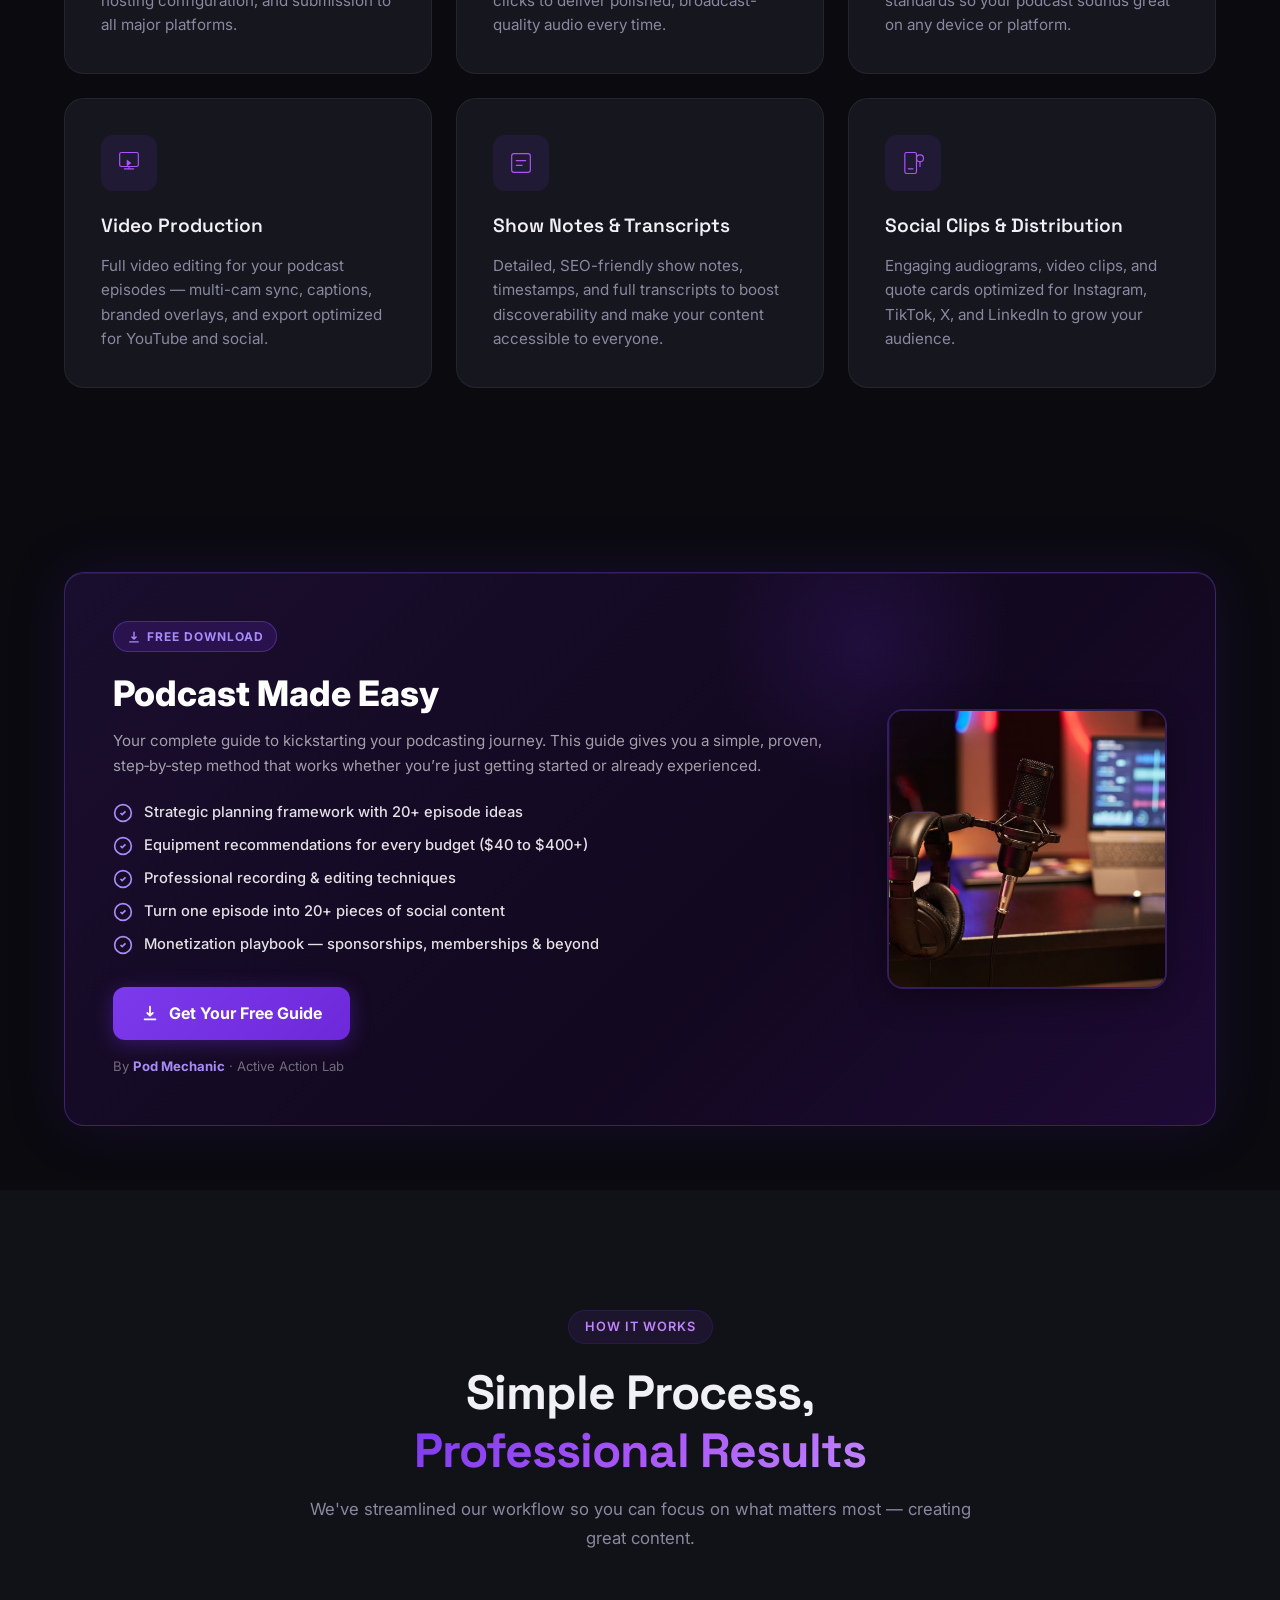
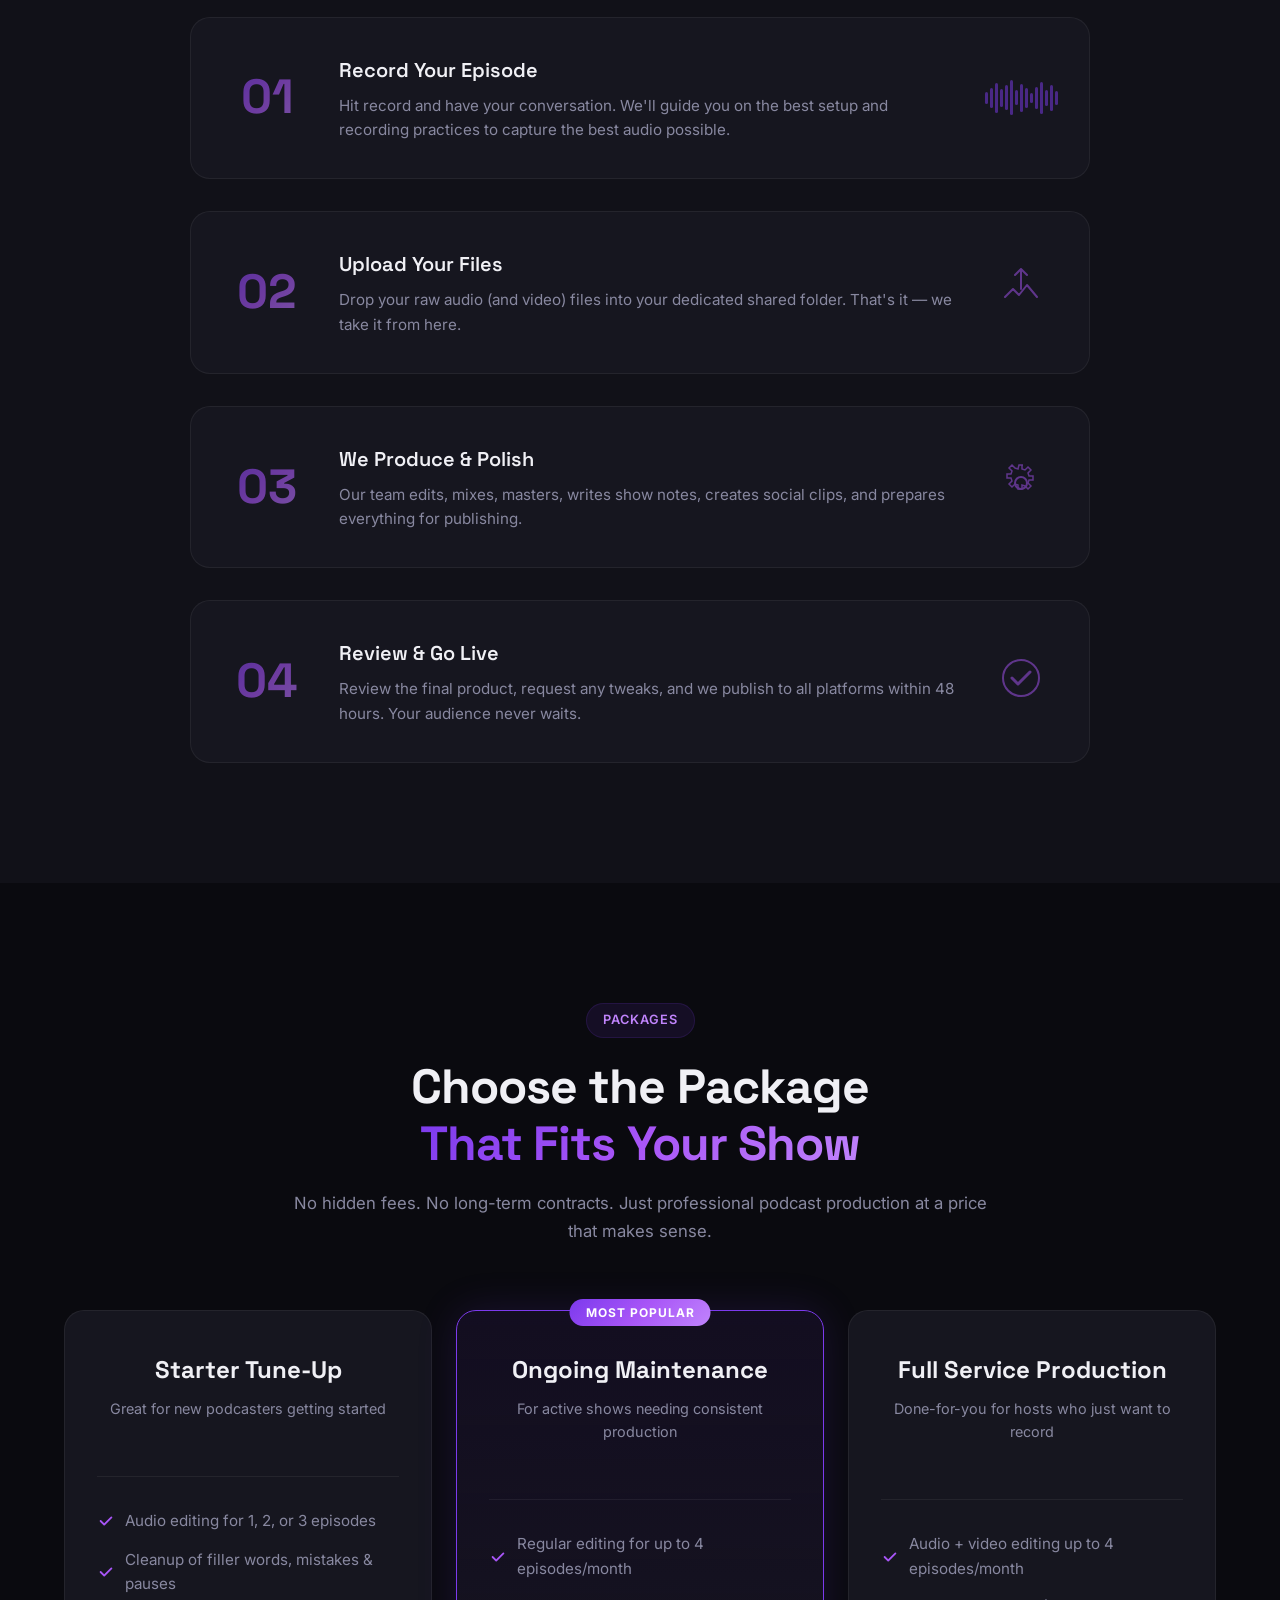
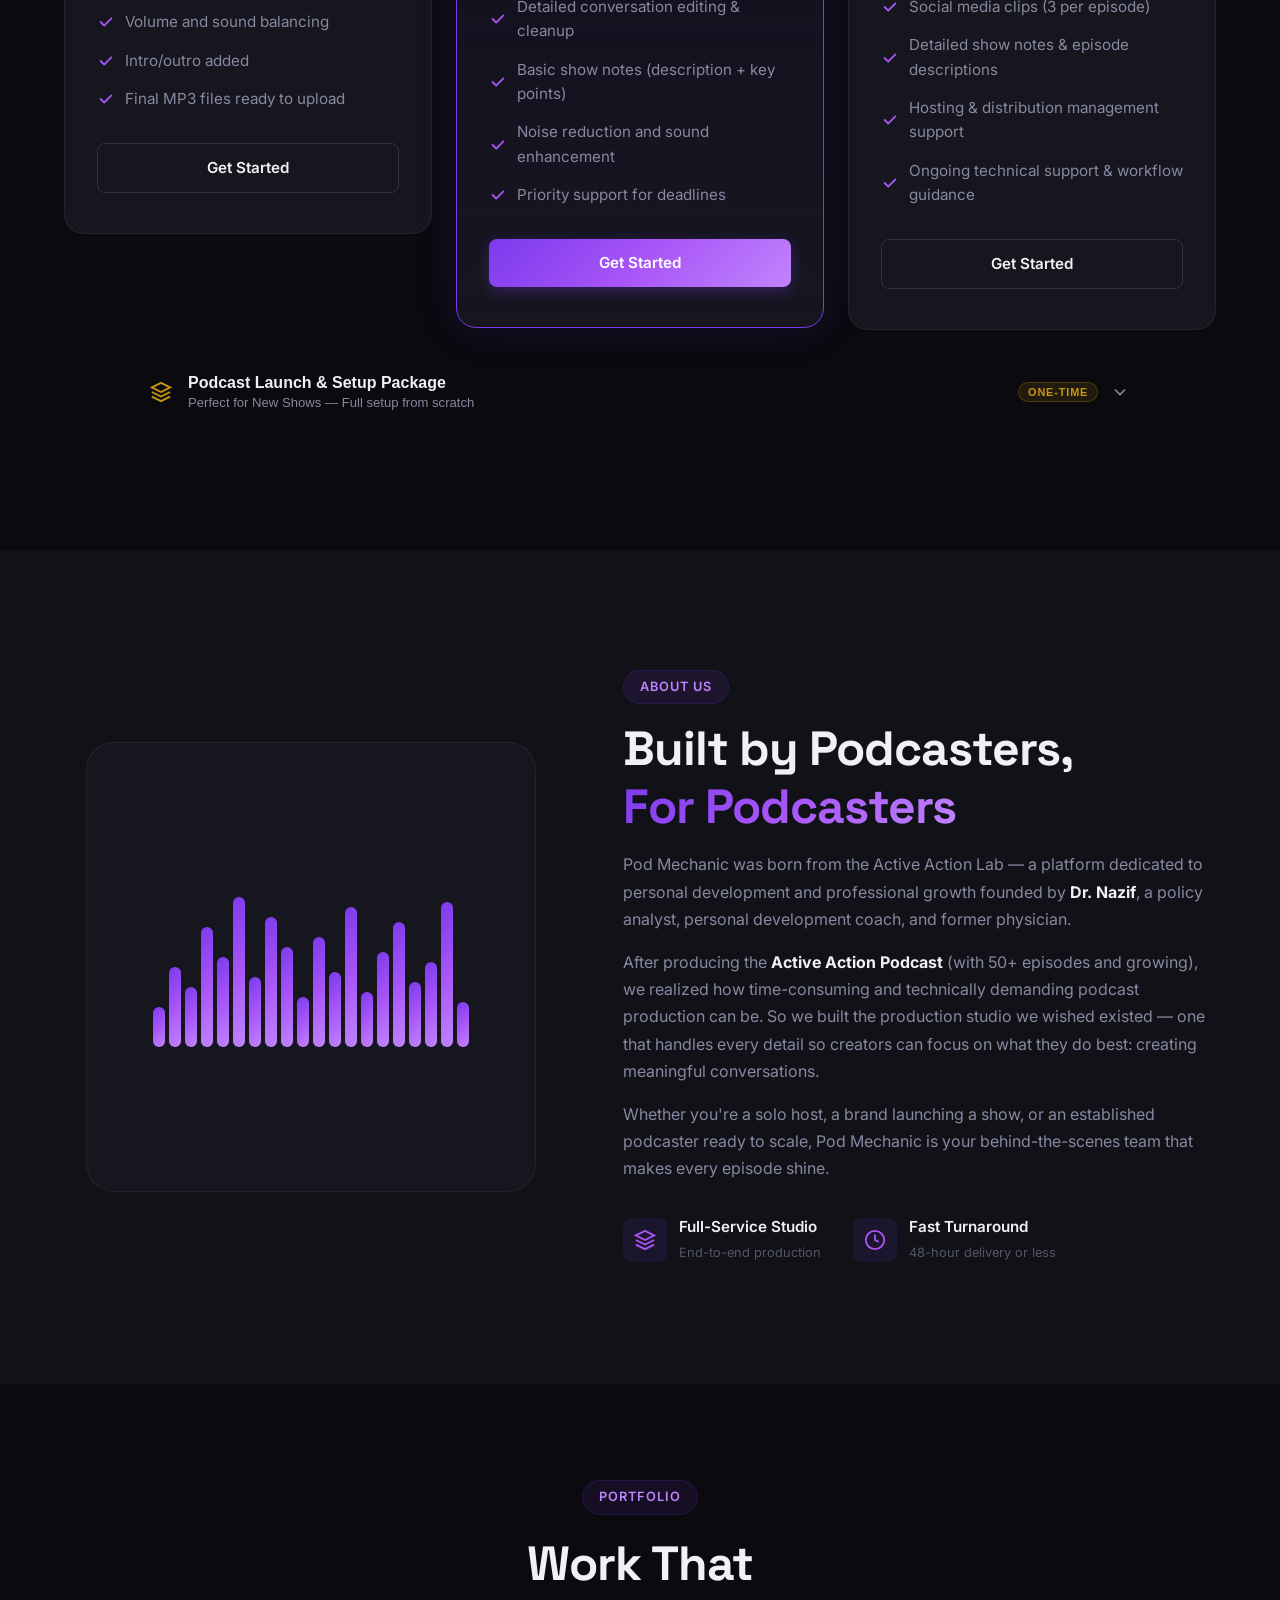
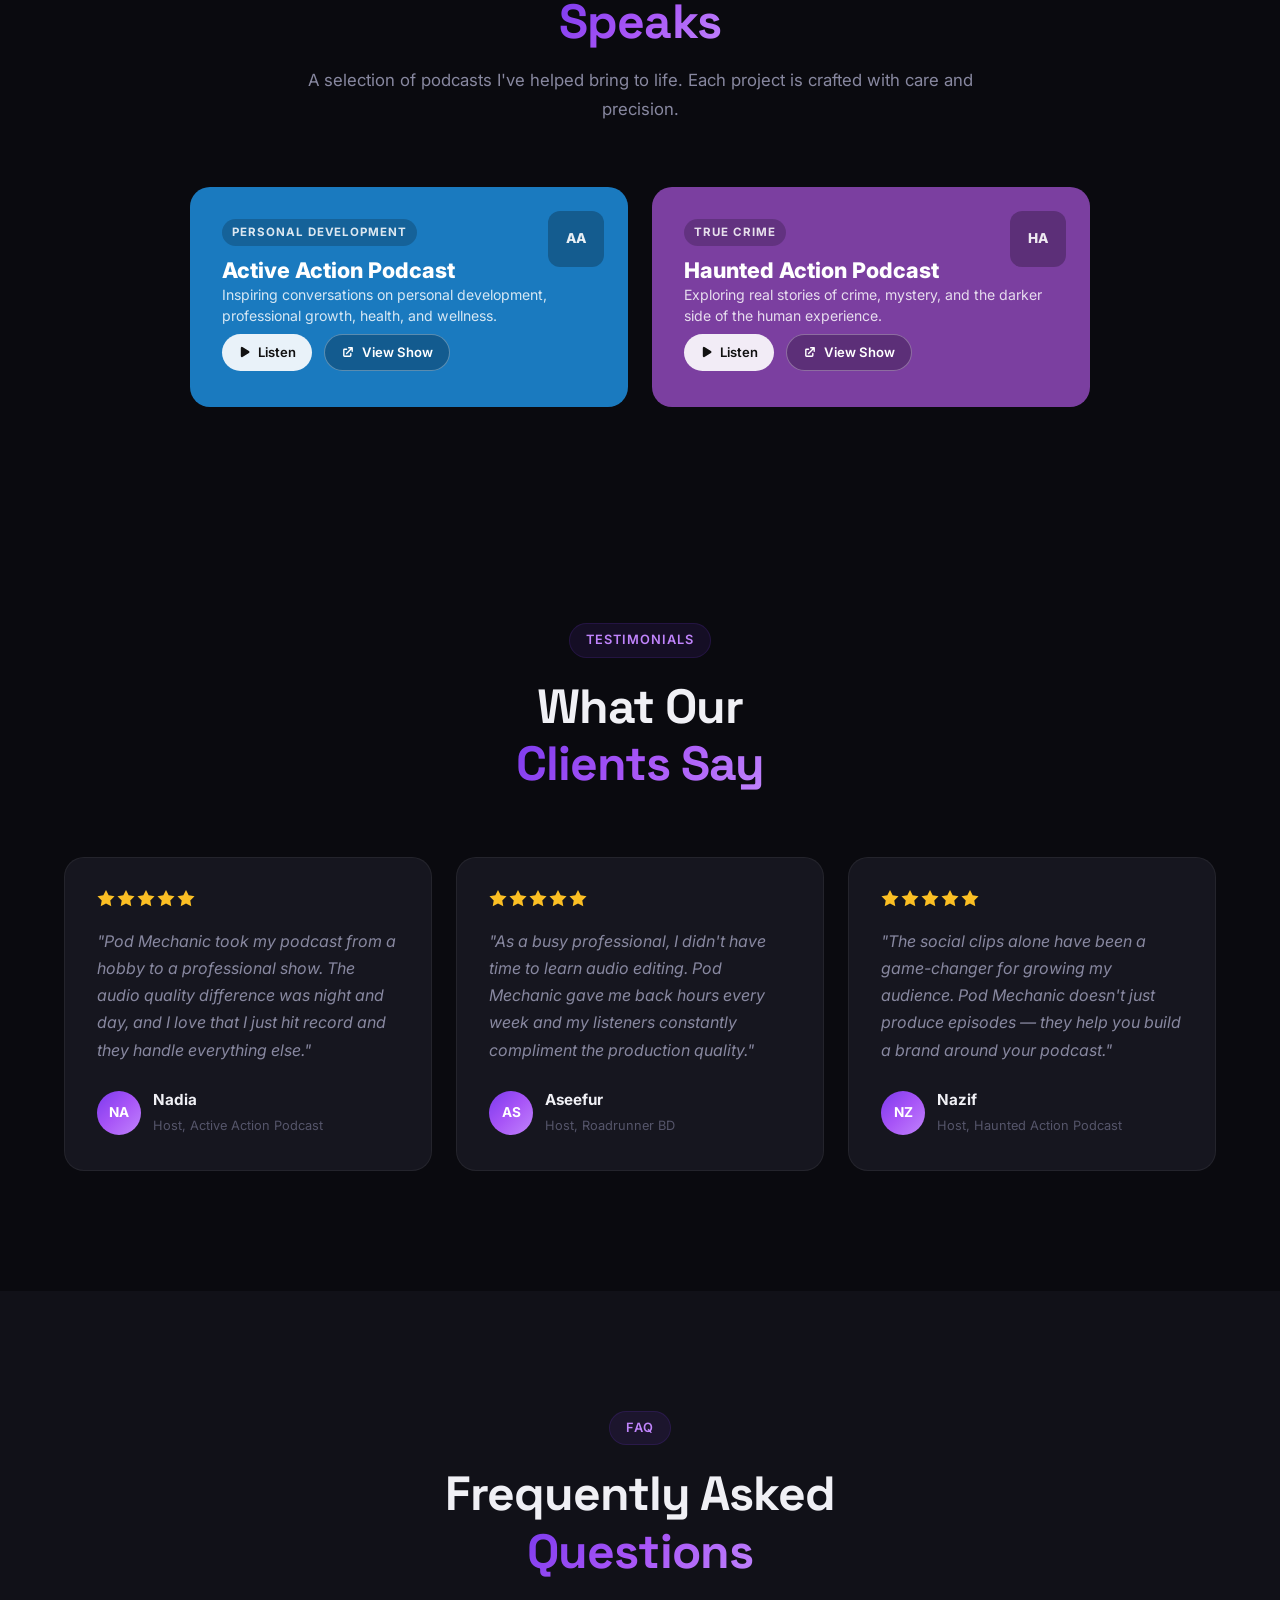
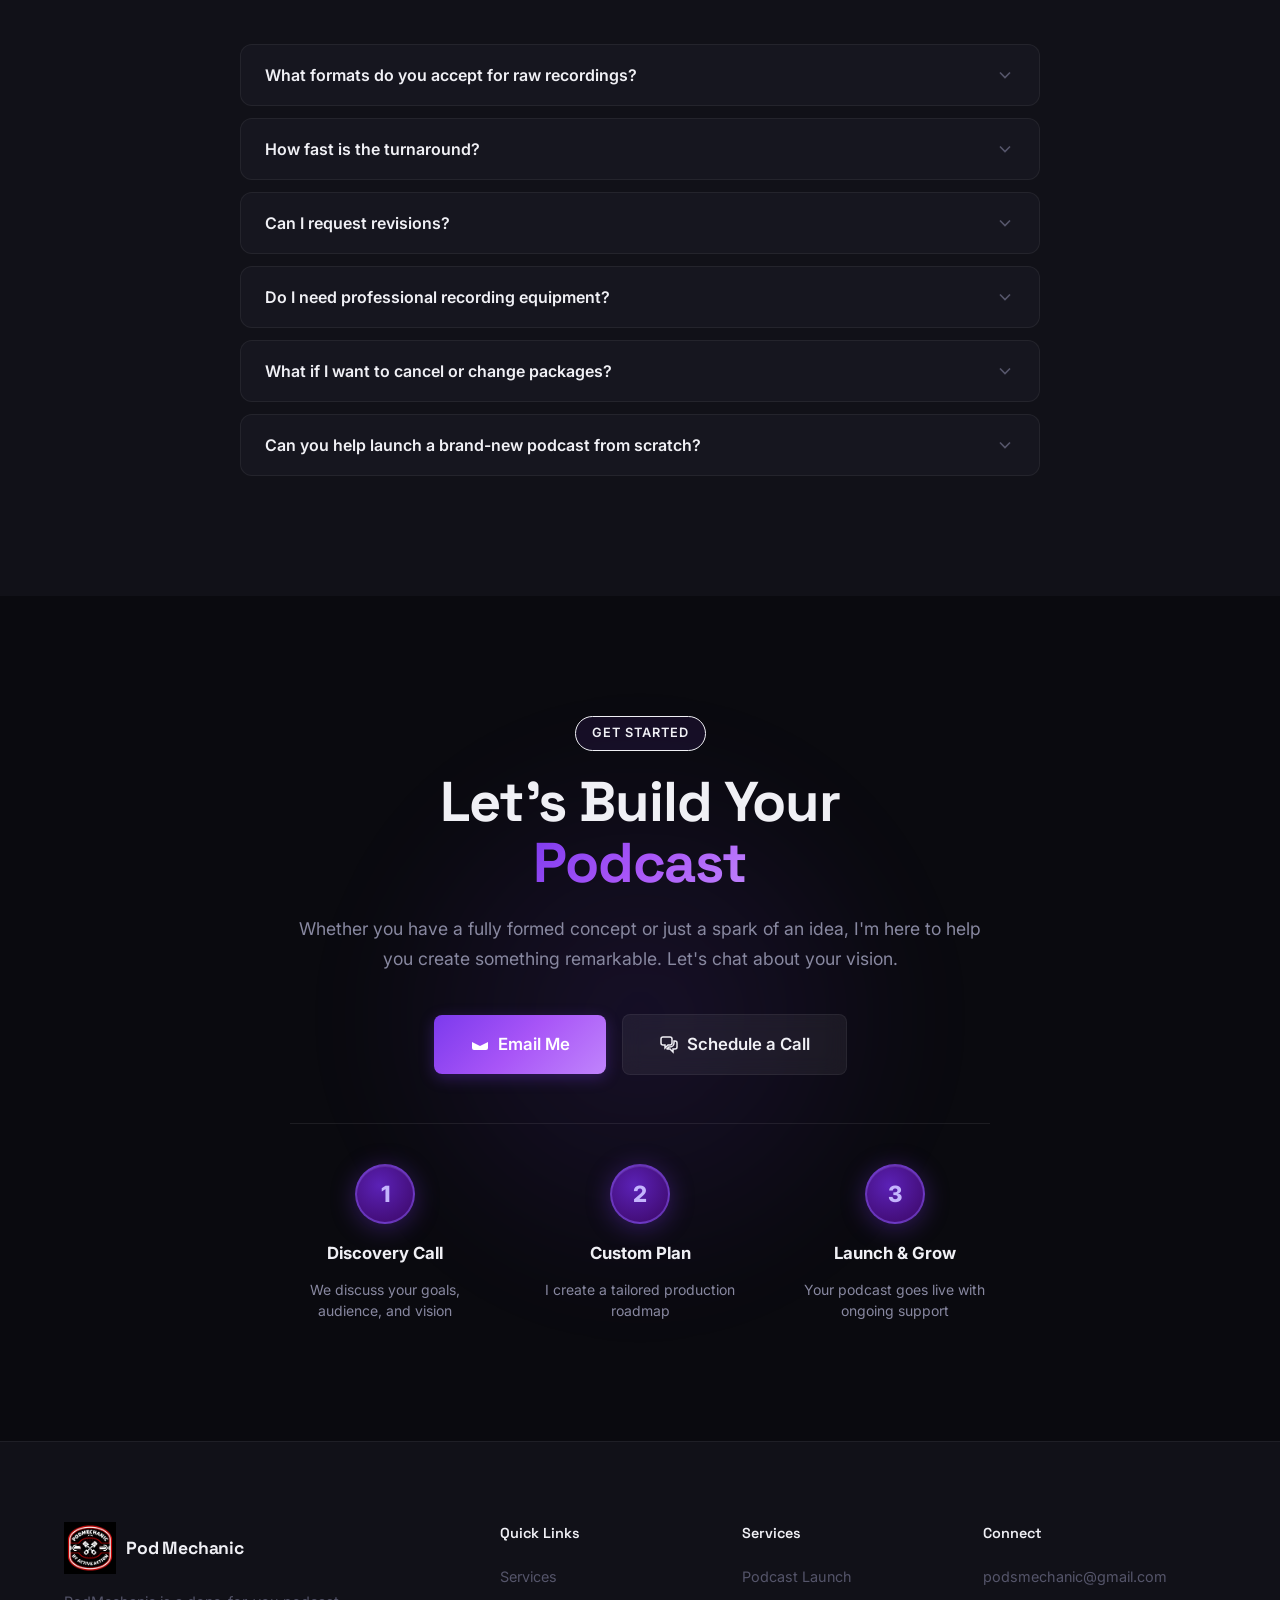
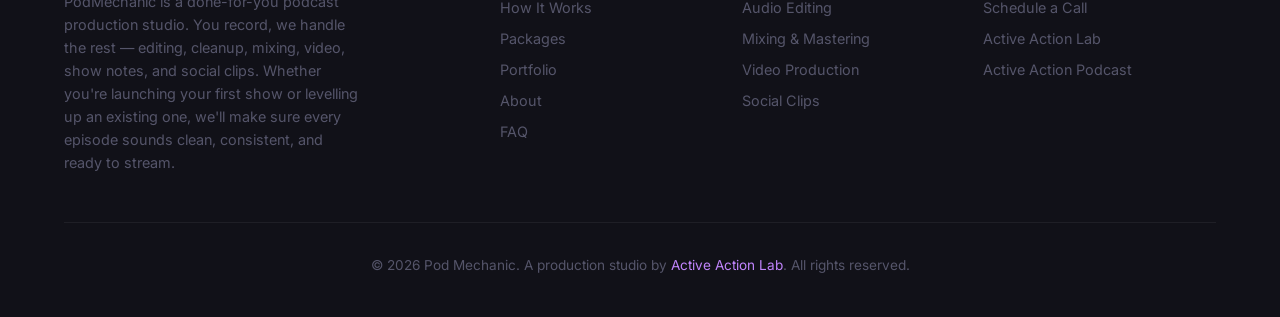
==== commit 1aff899c: "Update index.html" ====
--- a/index.html
+++ b/index.html
@@ -203,7 +203,7 @@
           </ul>
           <a href="https://shop.beacons.ai/podmechanic/f130407b-7d12-4b61-b168-282e6d979e8f" target="_blank" rel="noopener" class="btn-free-guide">
             <svg viewBox="0 0 20 20" fill="currentColor" width="18" height="18"><path fill-rule="evenodd" d="M3 17a1 1 0 011-1h12a1 1 0 110 2H4a1 1 0 01-1-1zm3.293-7.707a1 1 0 011.414 0L9 10.586V3a1 1 0 112 0v7.586l1.293-1.293a1 1 0 111.414 1.414l-3 3a1 1 0 01-1.414 0l-3-3a1 1 0 010-1.414z" clip-rule="evenodd"/></svg>
-            Get Your Free Blueprint
+            Get Your Free Guide
           </a>
           <p class="free-guide-byline">By <strong>Pod Mechanic</strong> &middot; Active Action Lab</p>
         </div>
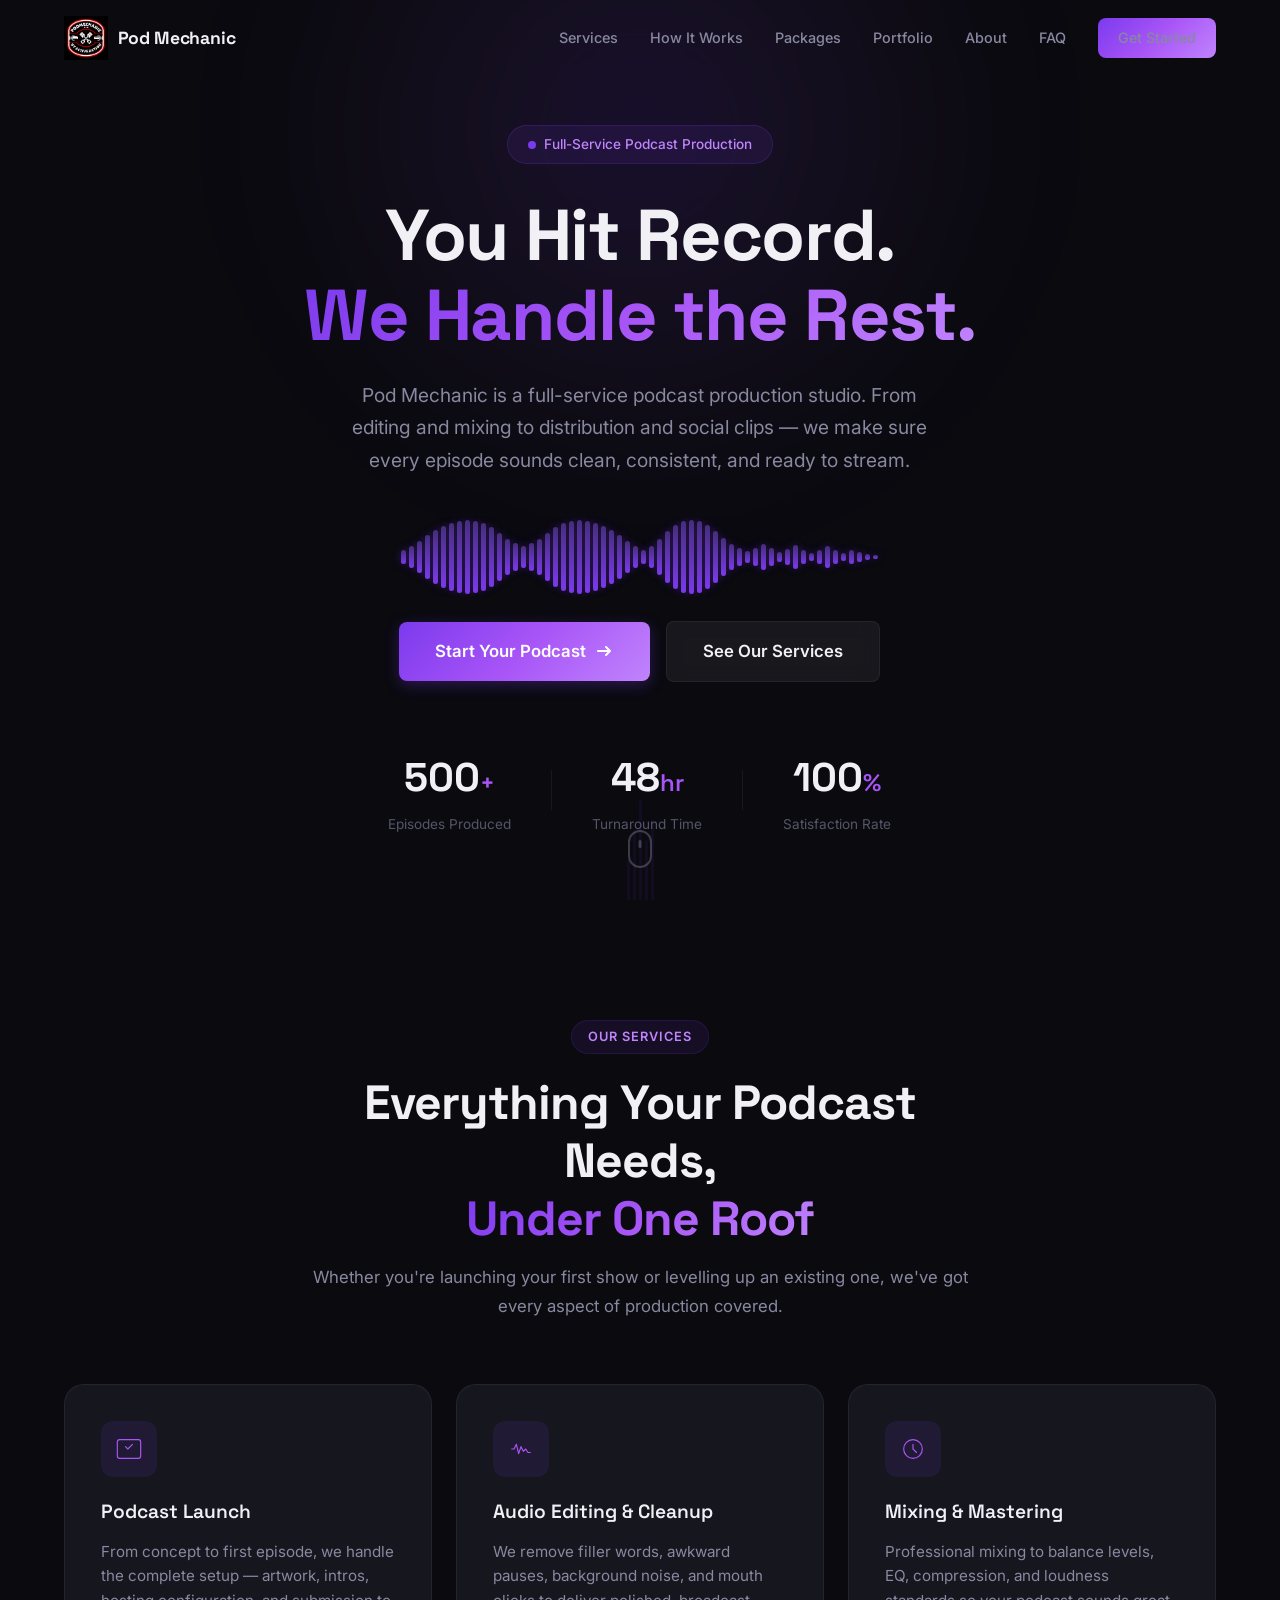
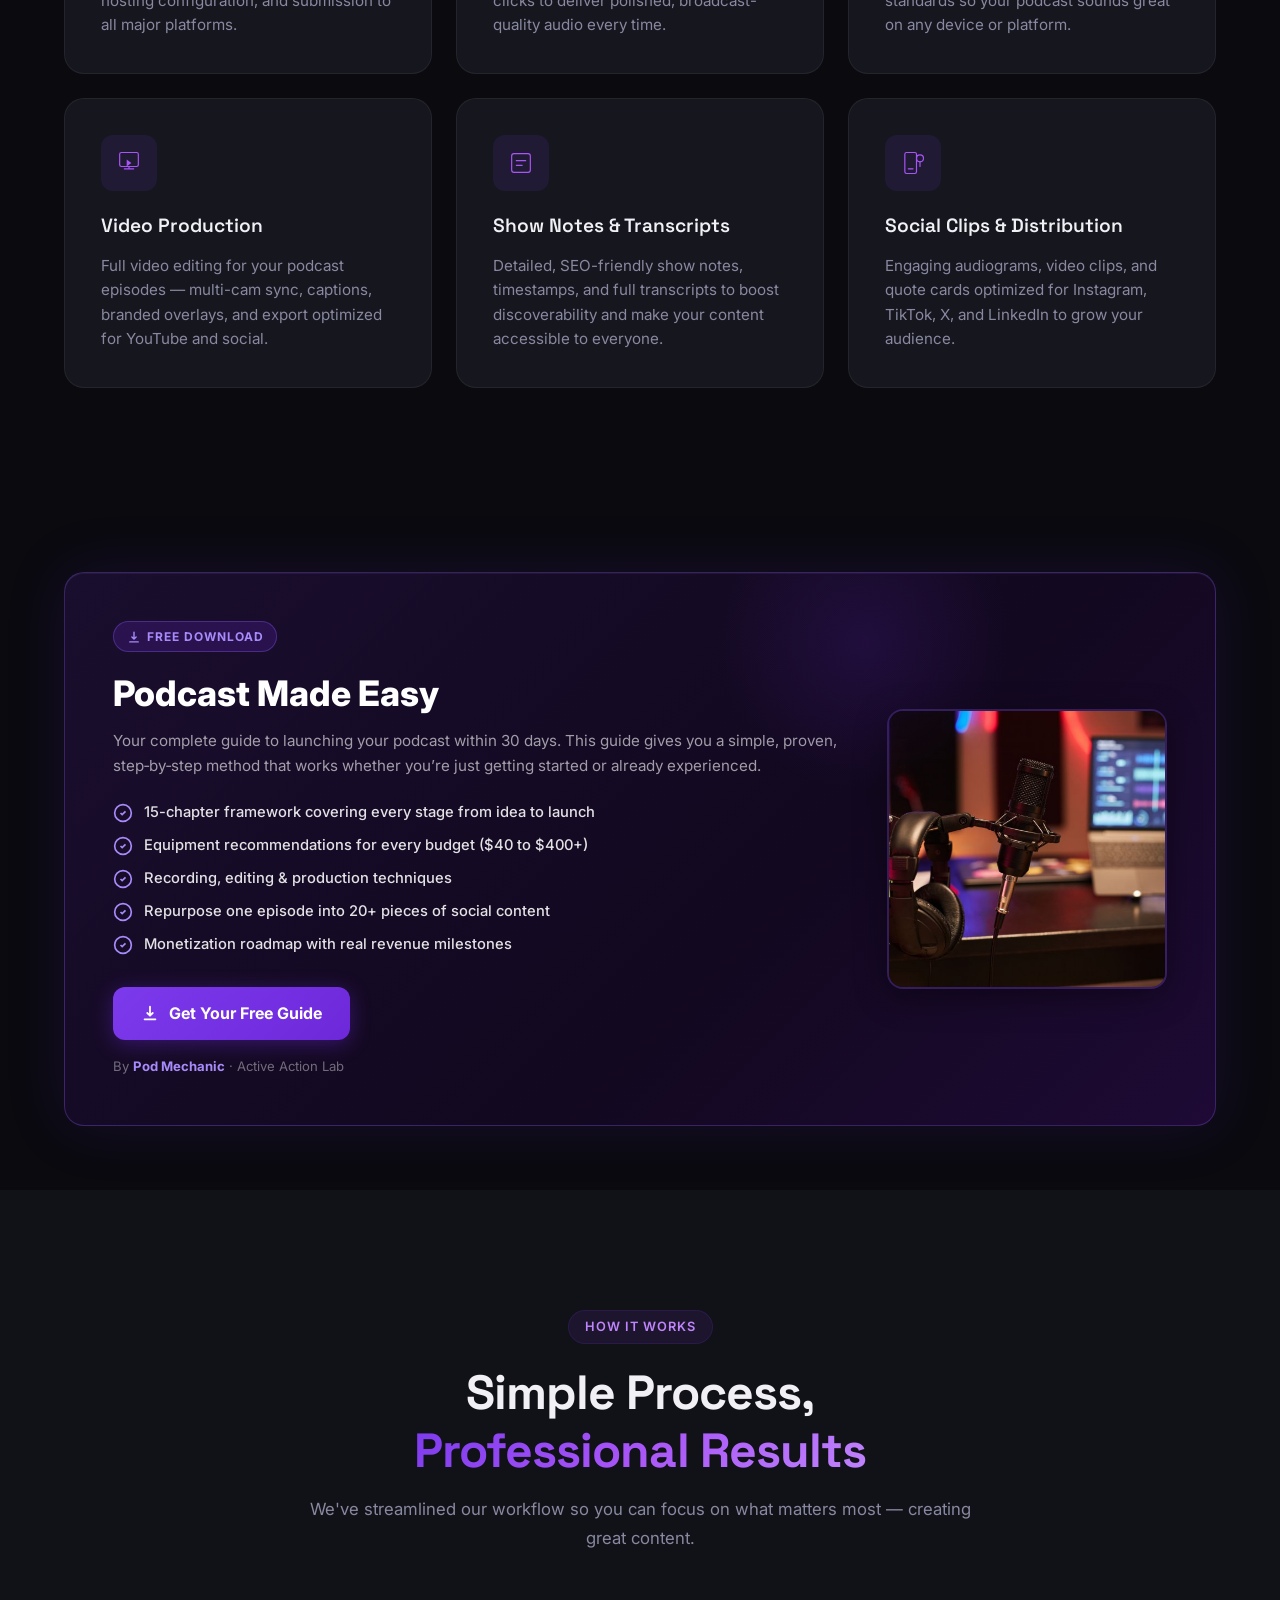
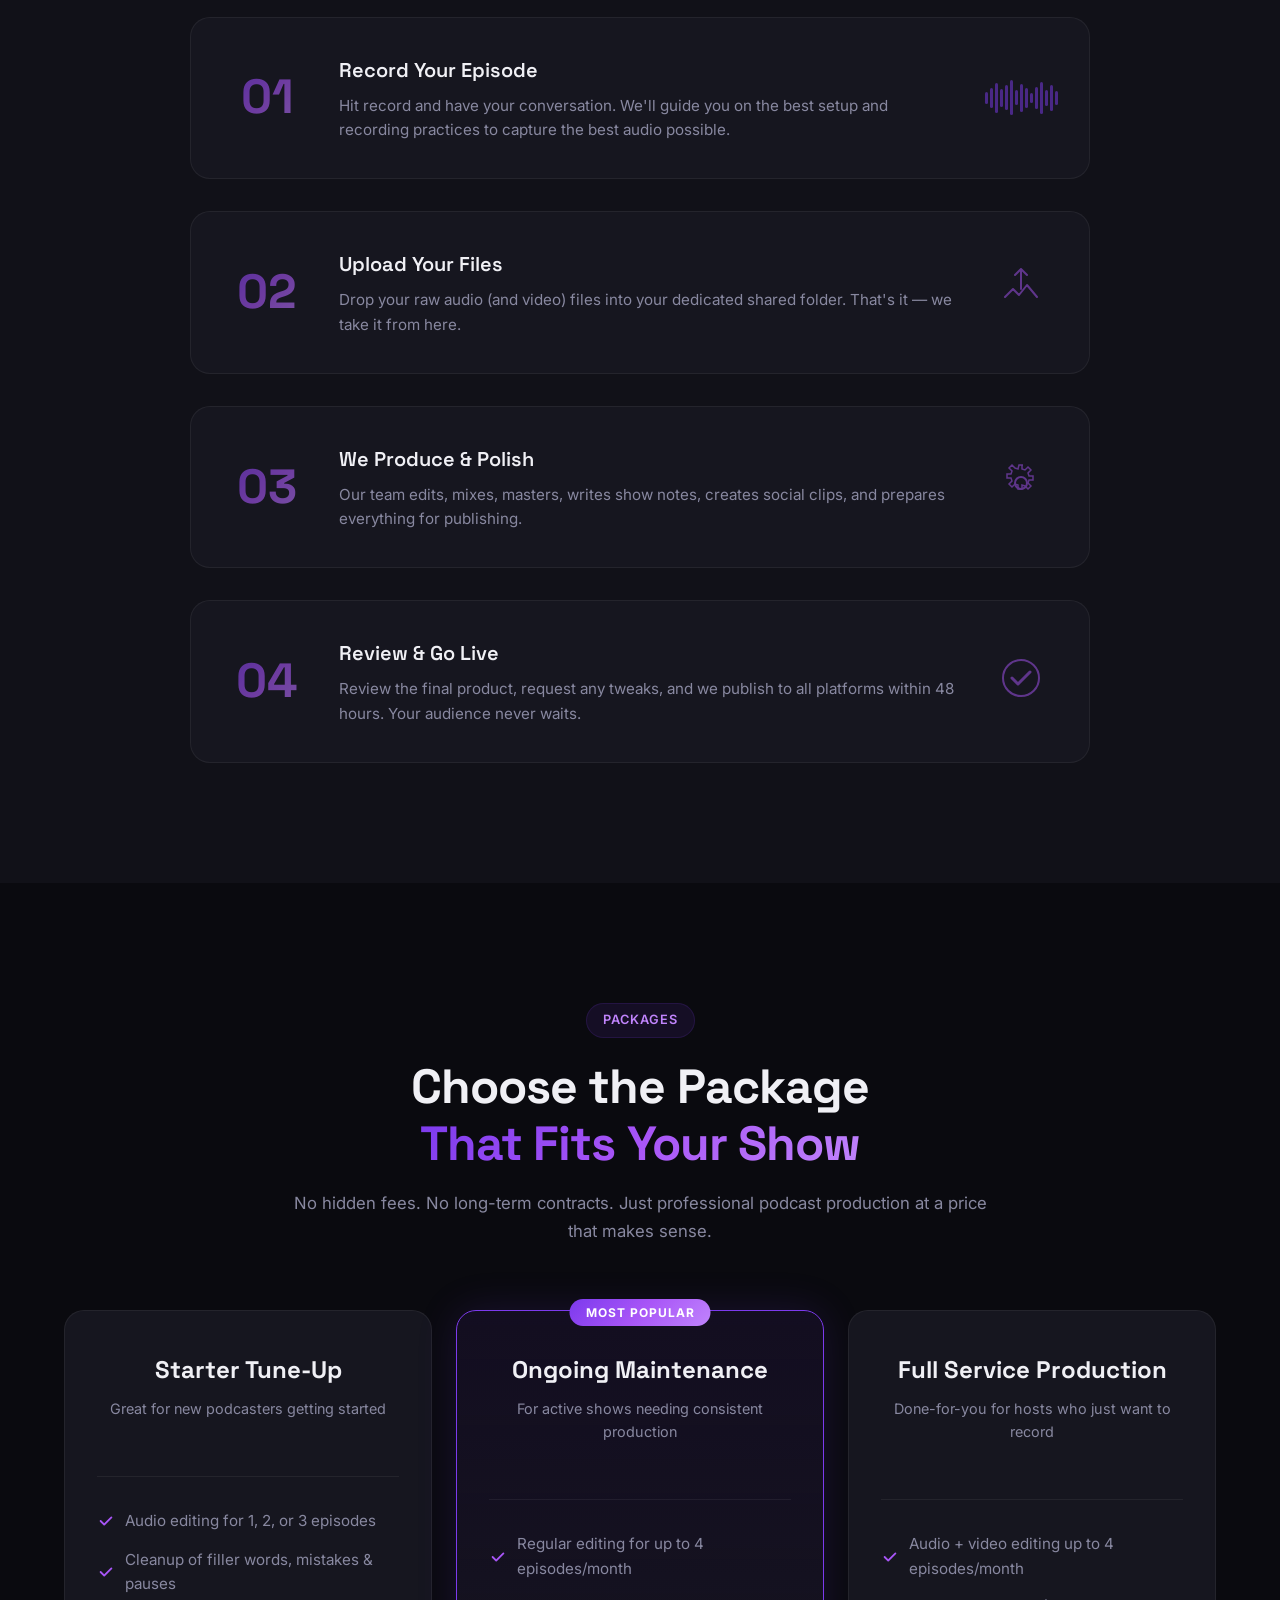
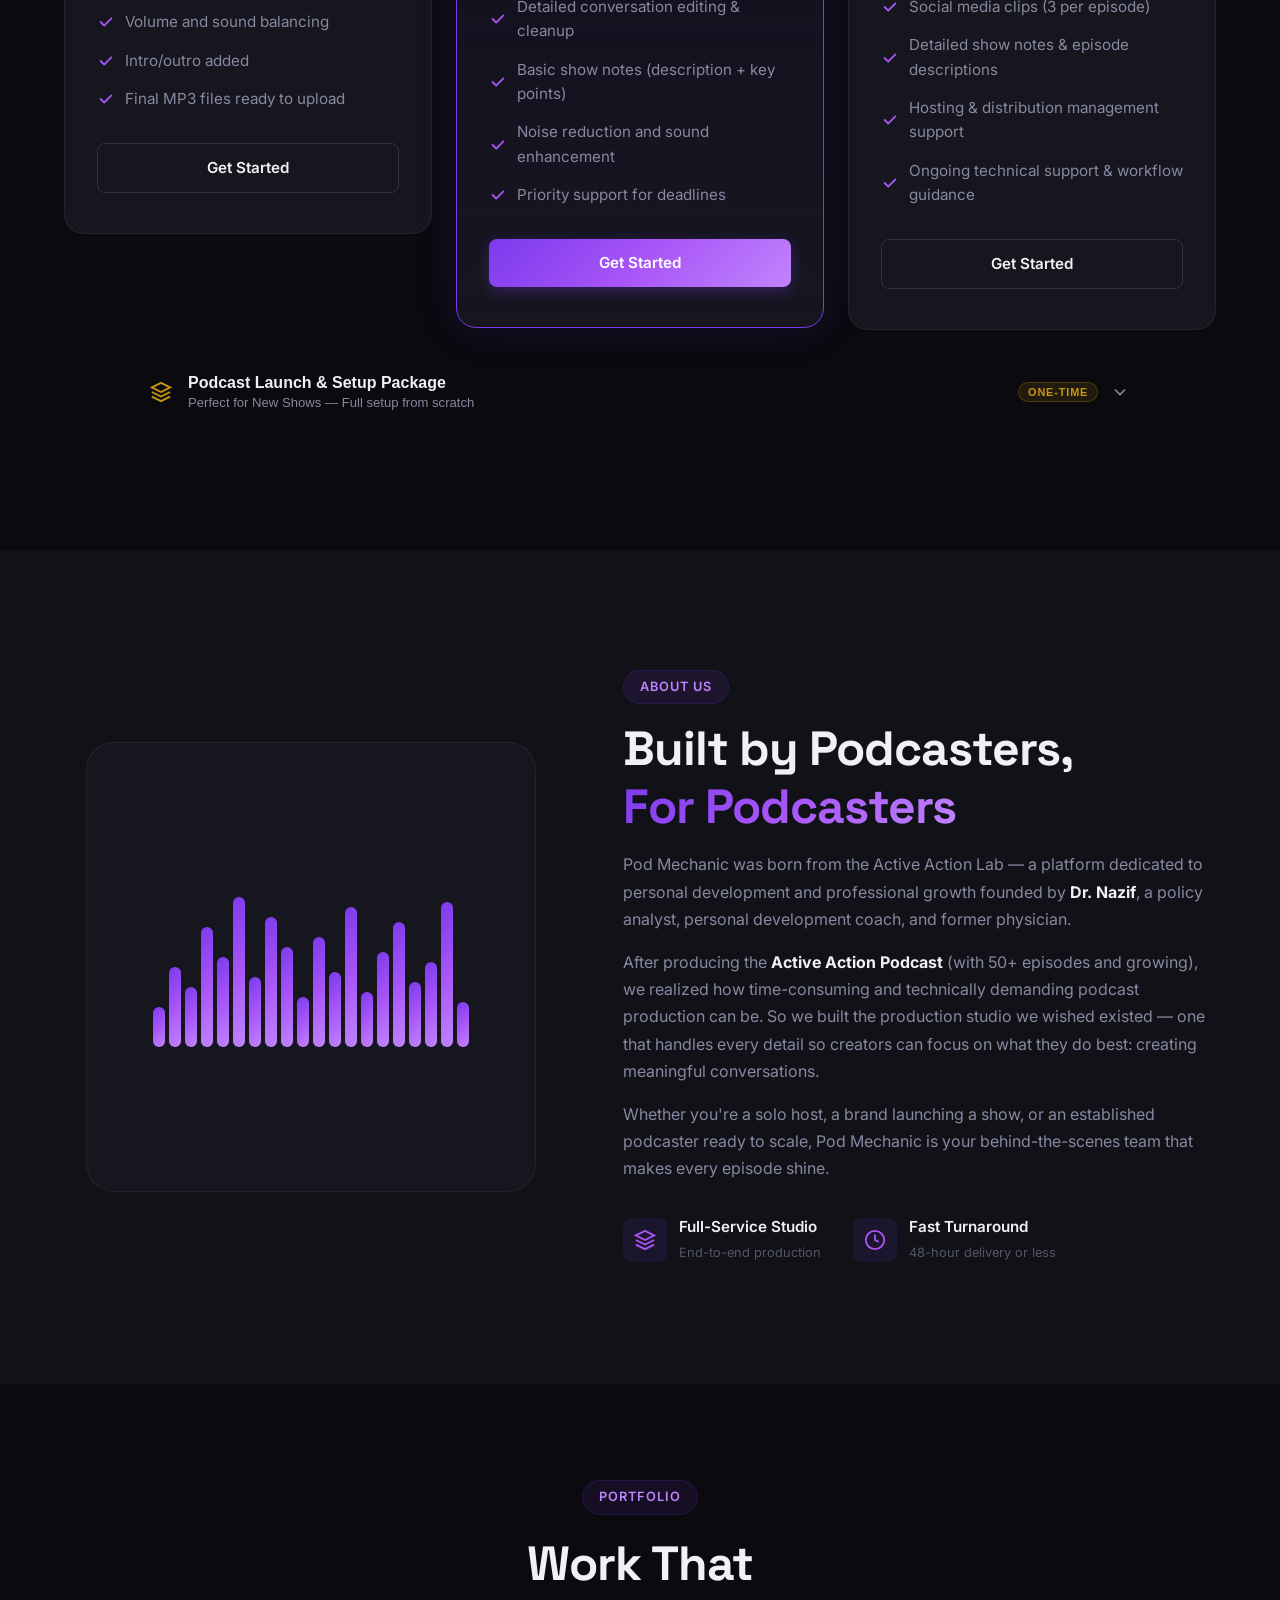
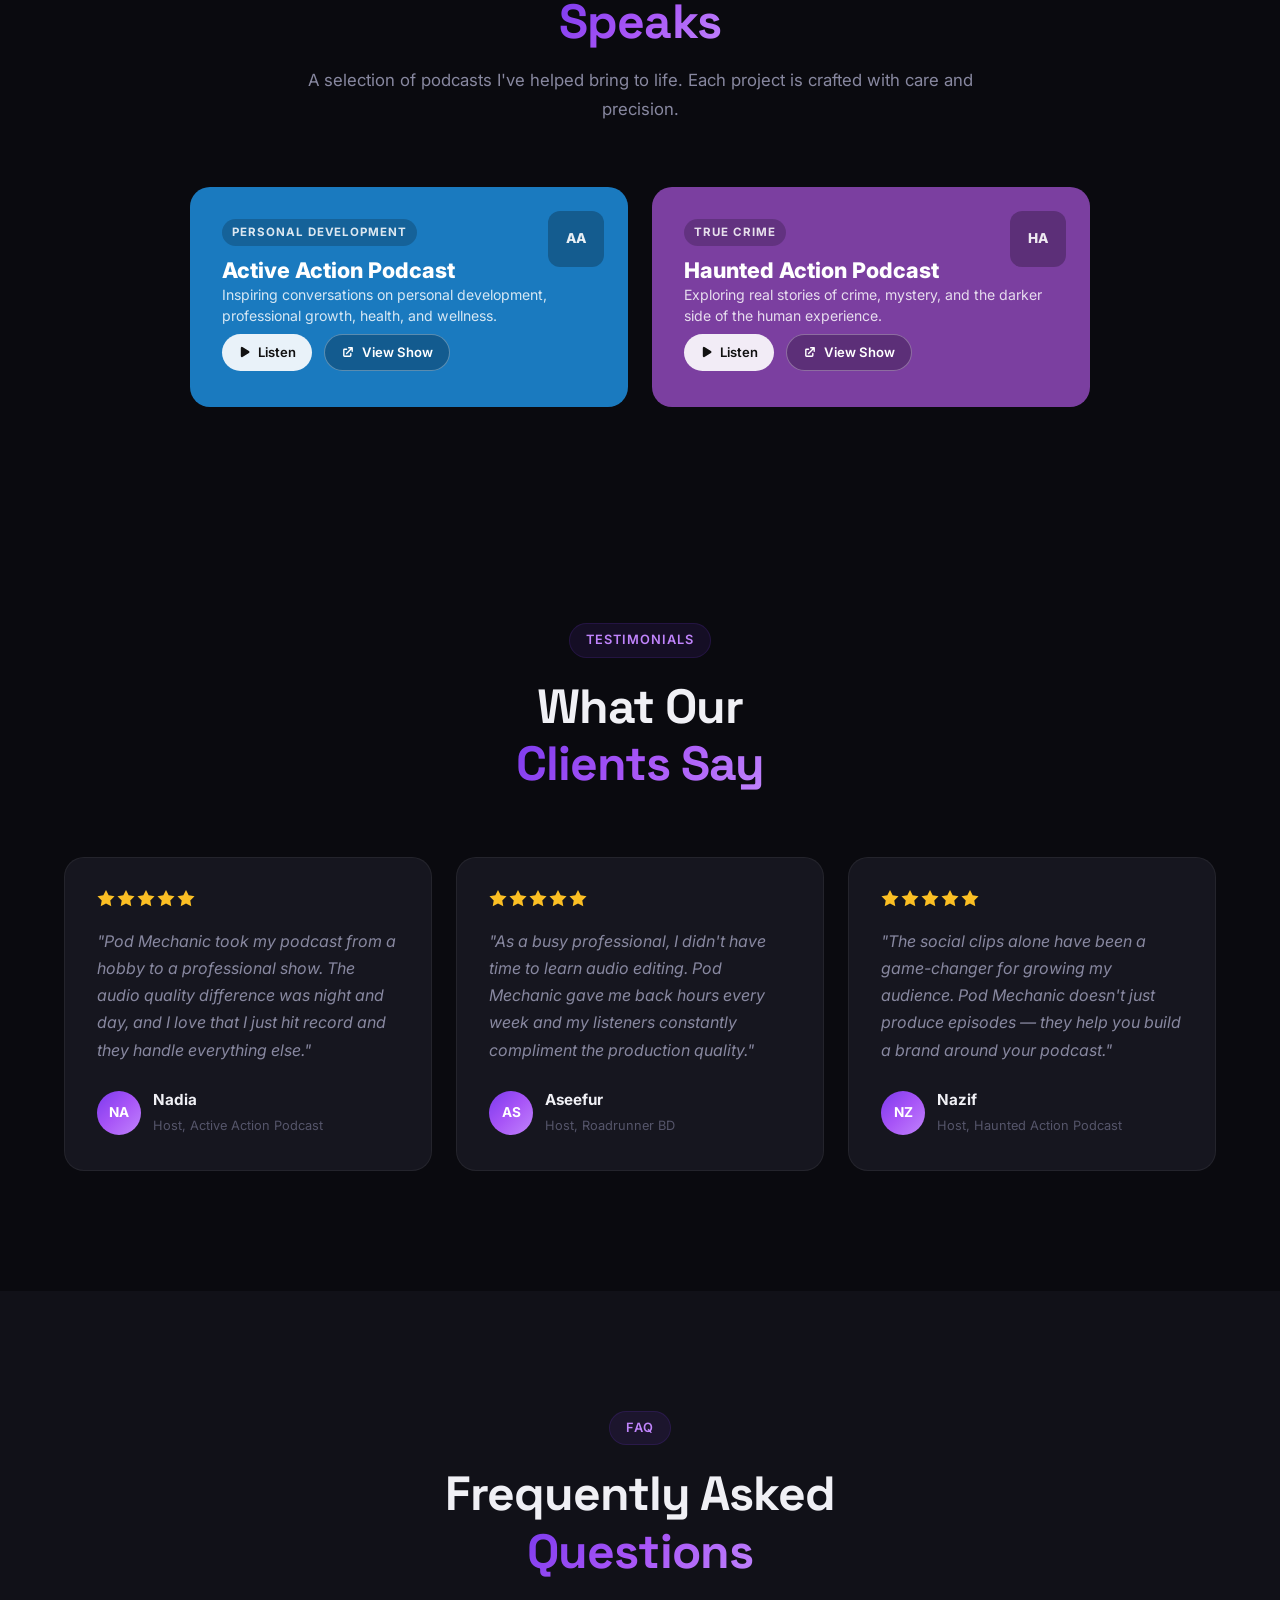
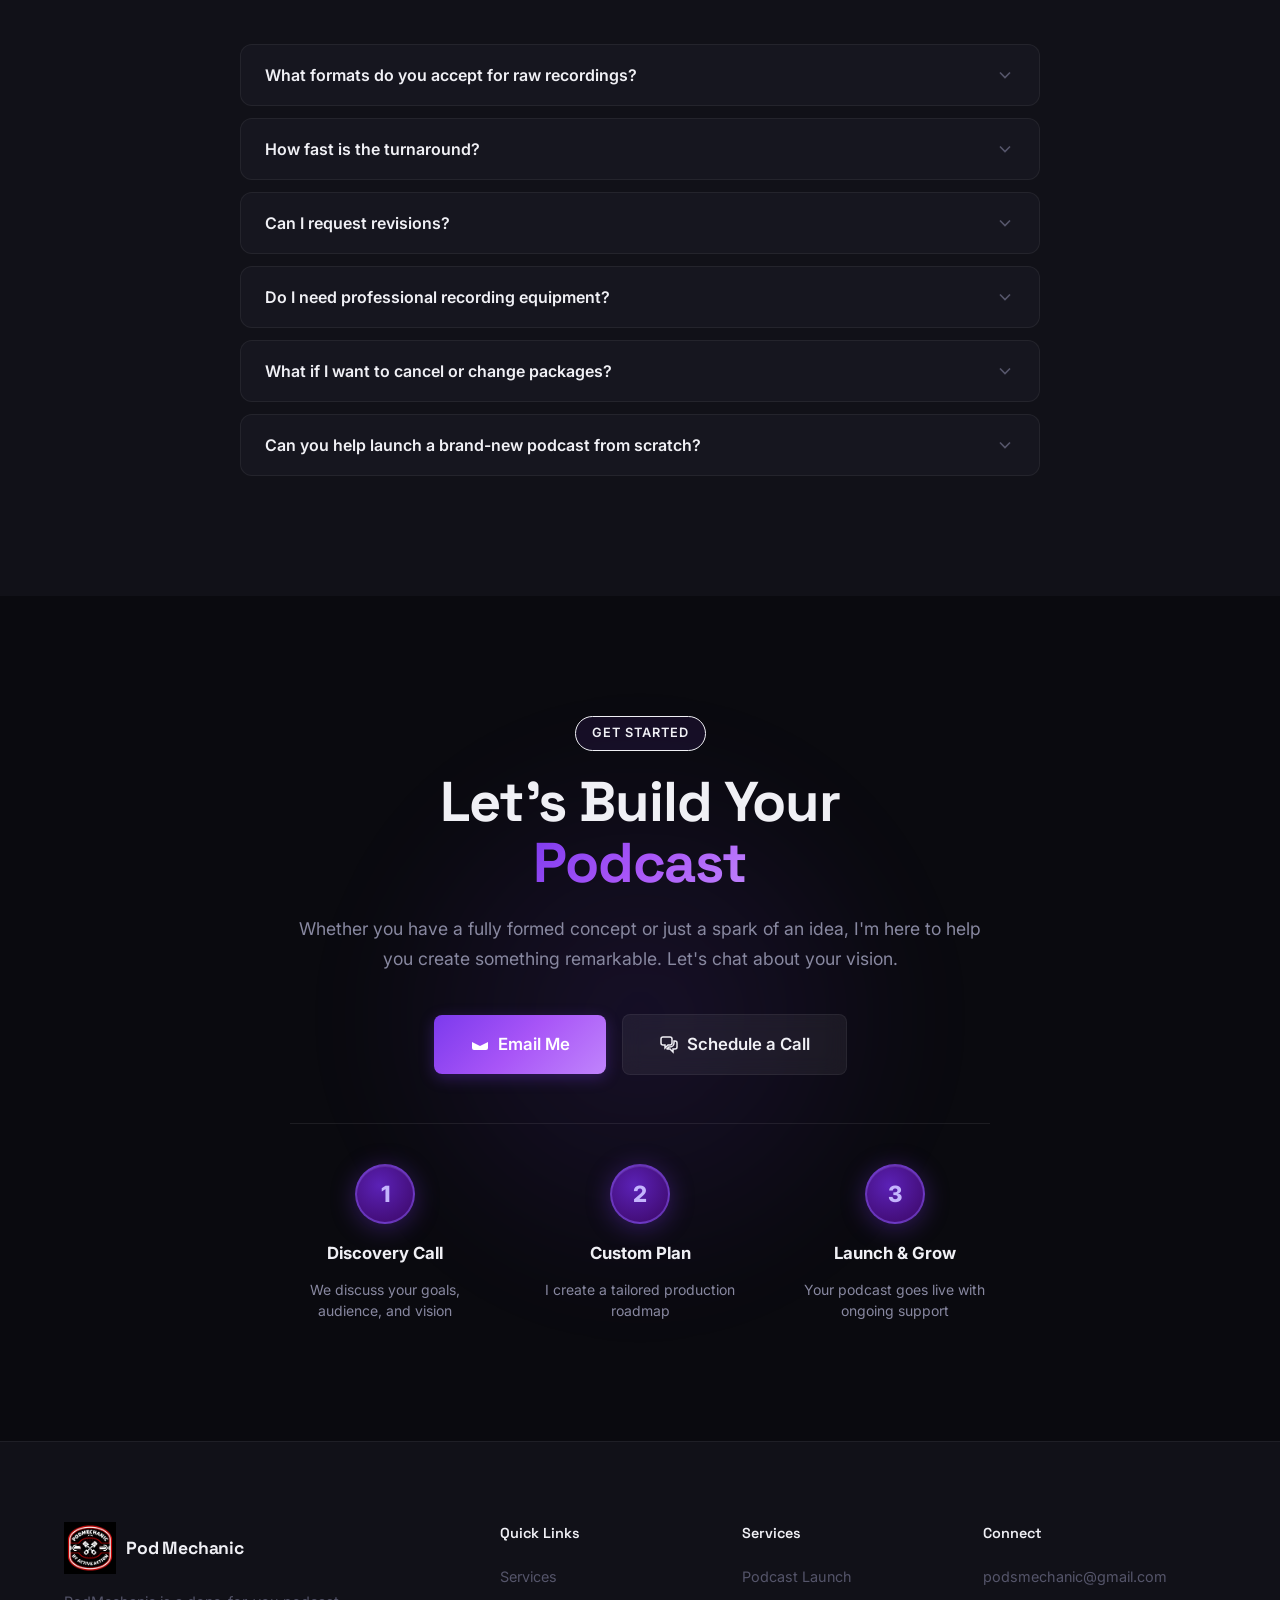
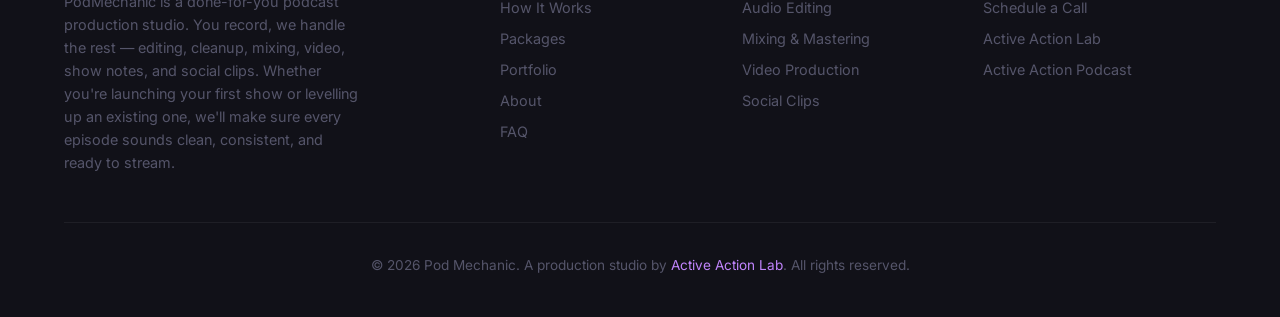
==== commit f573cb2f: "Update index.html" ====
--- a/index.html
+++ b/index.html
@@ -178,11 +178,11 @@
             Free Download
           </div>
           <h2 class="free-guide-title">Podcast Made Easy</h2>
-          <p class="free-guide-desc">Your complete guide to kickstarting your podcasting journey. This guide gives you a simple, proven, step‑by‑step method that works whether you’re just getting started or already experienced.</p>
+          <p class="free-guide-desc">Your complete guide to launching your podcast within 30 days. This guide gives you a simple, proven, step‑by‑step method that works whether you’re just getting started or already experienced.</p>
           <ul class="free-guide-list">
             <li>
               <svg viewBox="0 0 24 24" fill="none" stroke="currentColor" stroke-width="2" width="20" height="20"><path d="M9 12l2 2 4-4"/><circle cx="12" cy="12" r="10"/></svg>
-              Strategic planning framework with 20+ episode ideas
+              15-chapter framework covering every stage from idea to launch
             </li>
             <li>
               <svg viewBox="0 0 24 24" fill="none" stroke="currentColor" stroke-width="2" width="20" height="20"><path d="M9 12l2 2 4-4"/><circle cx="12" cy="12" r="10"/></svg>
@@ -190,15 +190,15 @@
             </li>
             <li>
               <svg viewBox="0 0 24 24" fill="none" stroke="currentColor" stroke-width="2" width="20" height="20"><path d="M9 12l2 2 4-4"/><circle cx="12" cy="12" r="10"/></svg>
-              Professional recording &amp; editing techniques
+              Recording, editing & production techniques
             </li>
             <li>
               <svg viewBox="0 0 24 24" fill="none" stroke="currentColor" stroke-width="2" width="20" height="20"><path d="M9 12l2 2 4-4"/><circle cx="12" cy="12" r="10"/></svg>
-              Turn one episode into 20+ pieces of social content
+              Repurpose one episode into 20+ pieces of social content
             </li>
             <li>
               <svg viewBox="0 0 24 24" fill="none" stroke="currentColor" stroke-width="2" width="20" height="20"><path d="M9 12l2 2 4-4"/><circle cx="12" cy="12" r="10"/></svg>
-              Monetization playbook &mdash; sponsorships, memberships &amp; beyond
+              Monetization roadmap with real revenue milestones
             </li>
           </ul>
           <a href="https://shop.beacons.ai/podmechanic/f130407b-7d12-4b61-b168-282e6d979e8f" target="_blank" rel="noopener" class="btn-free-guide">
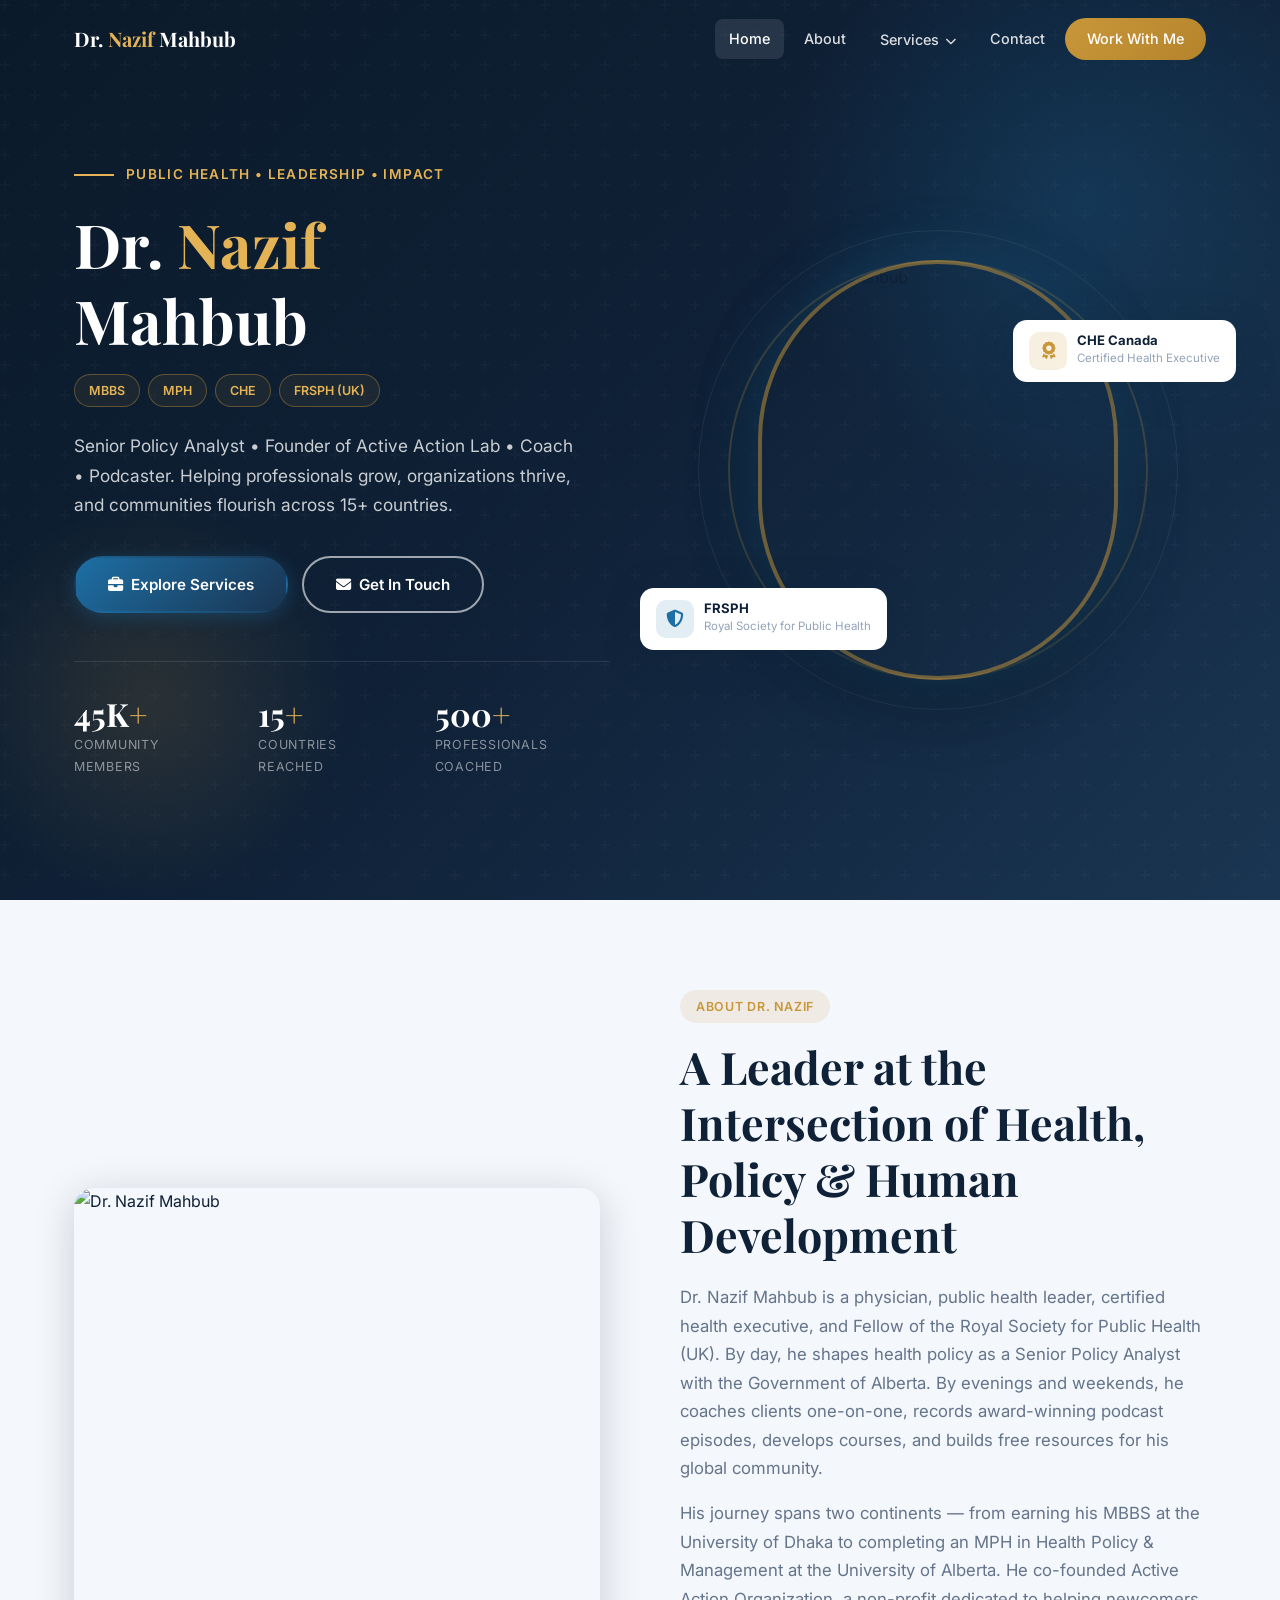
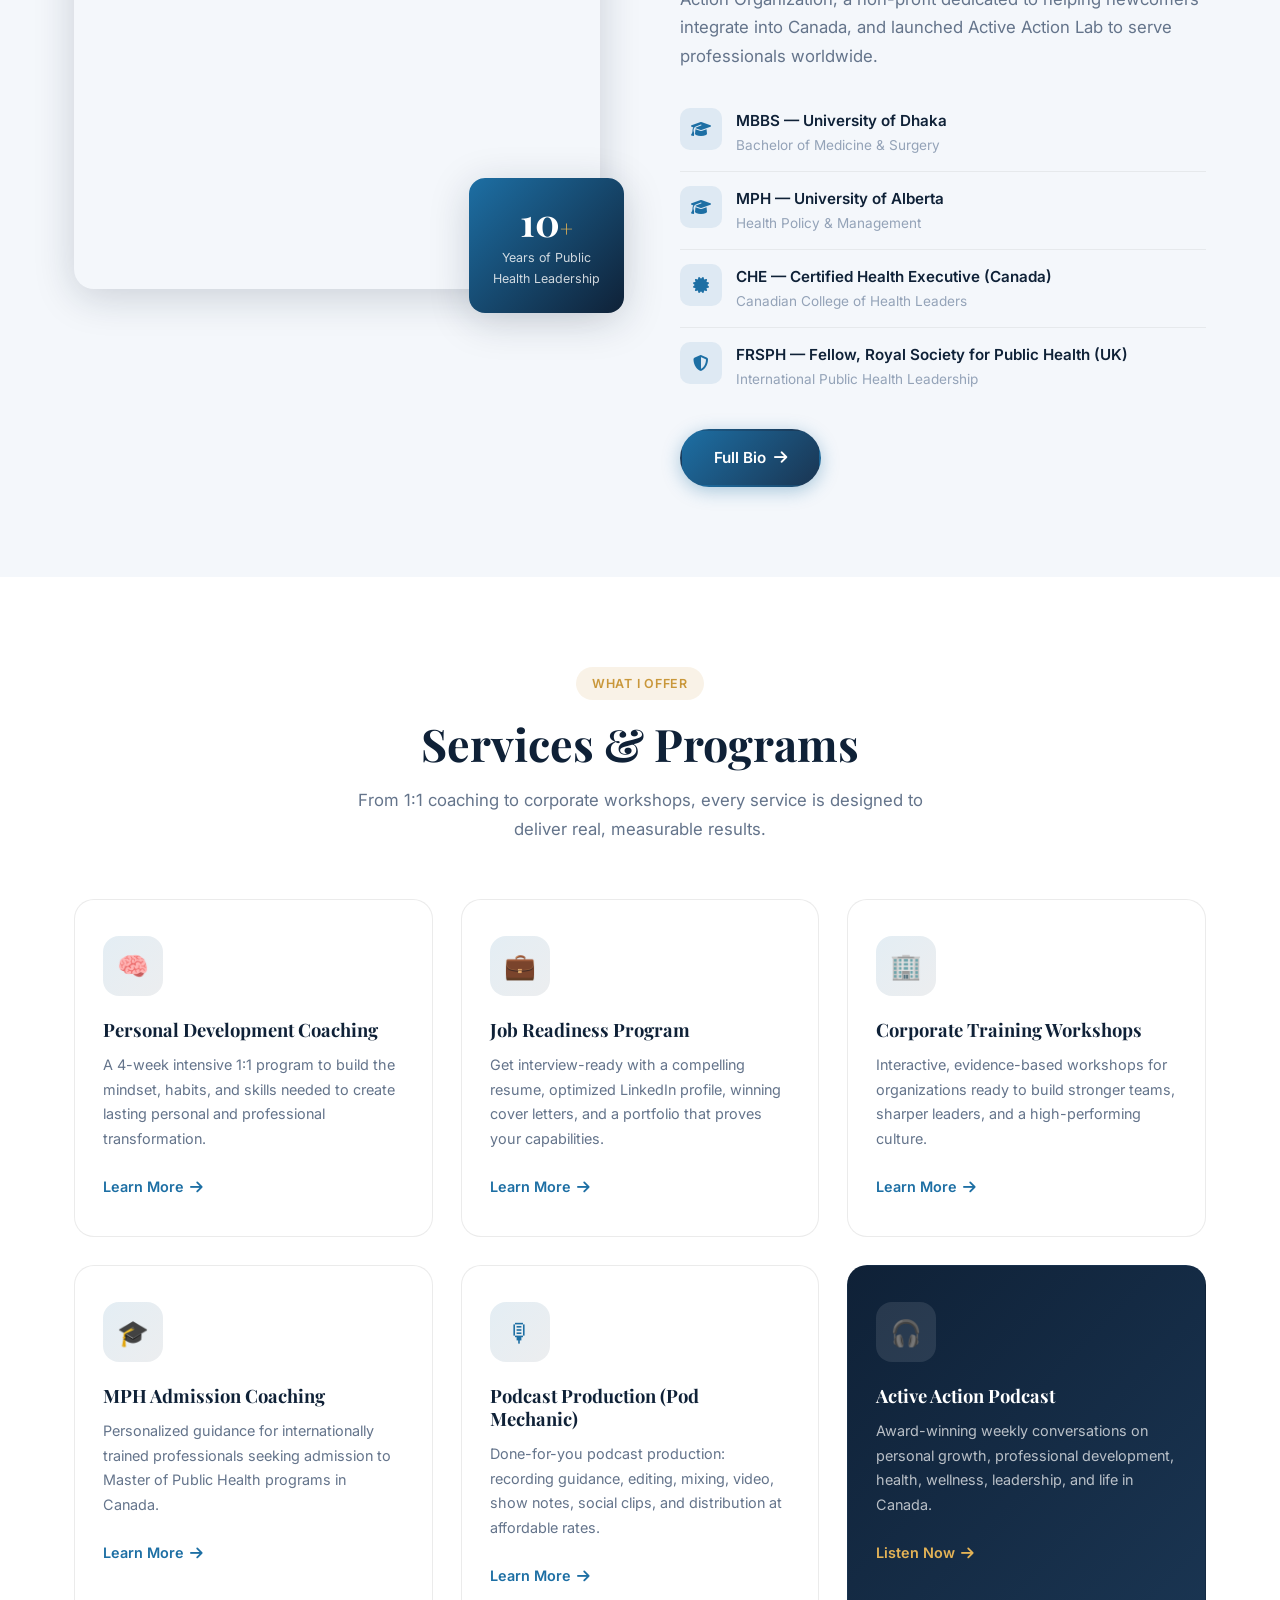
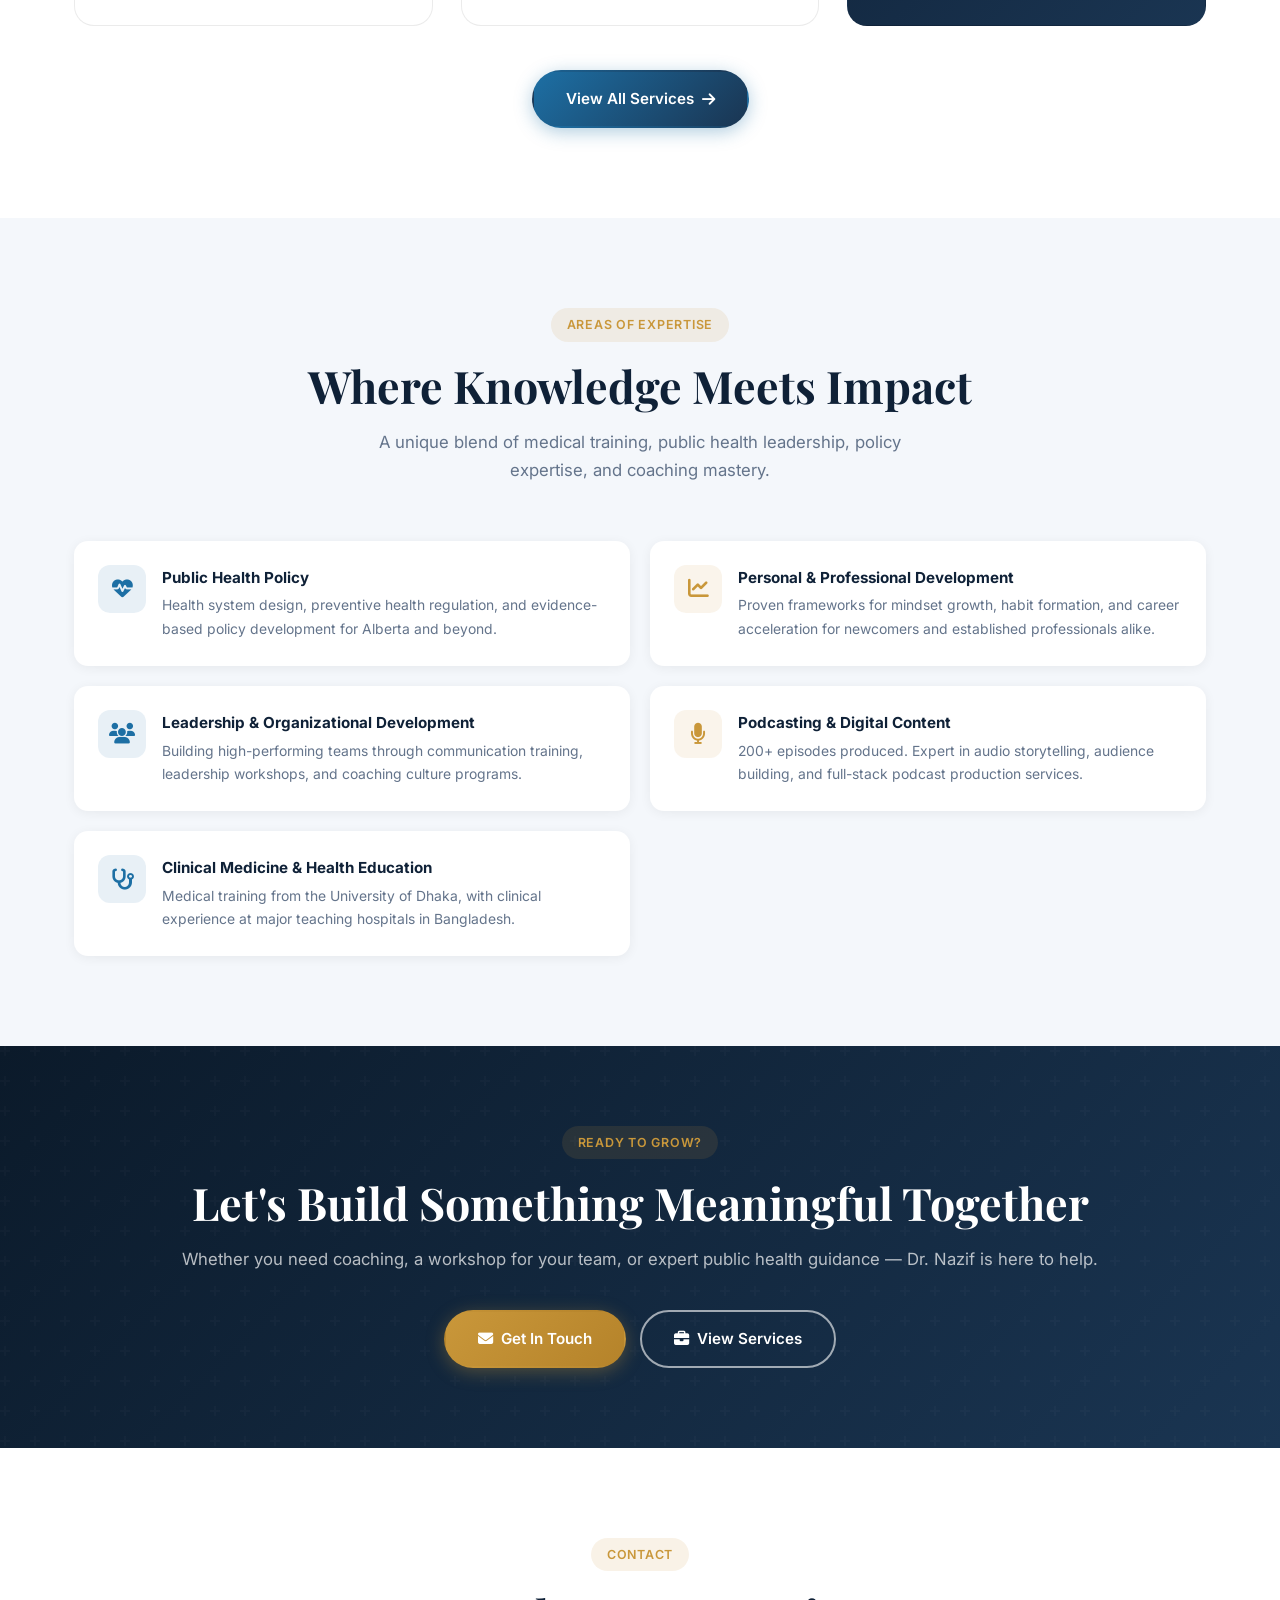
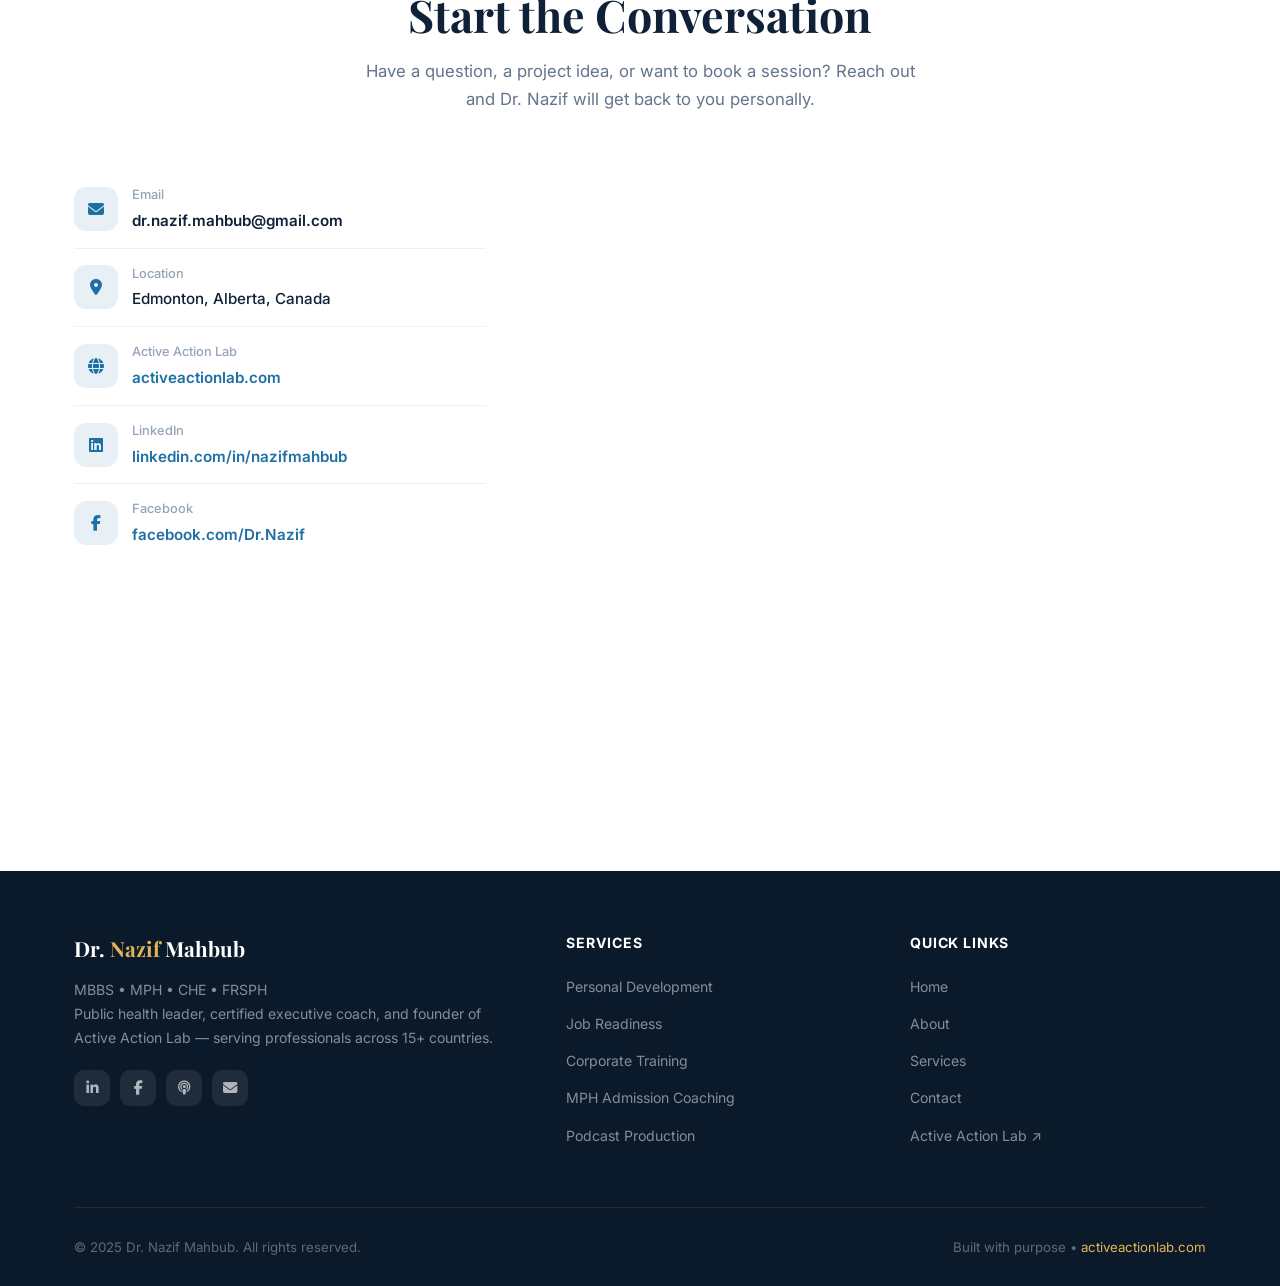
==== commit 93c57b77: "Build Dr. Nazif Mahbub personal portfolio website Complete portfolio site with: - Hero section with " ====
--- a/index.html
+++ b/index.html
@@ -3,746 +3,431 @@
 <head>
   <meta charset="UTF-8">
   <meta name="viewport" content="width=device-width, initial-scale=1.0">
-  <title>Pod Mechanic | Full-Service Podcast Production Studio</title>
-  <meta name="description" content="Pod Mechanic is a full-service podcast production studio. We launch, edit, mix, and distribute your podcast so every episode sounds clean, consistent, and ready to stream.">
+  <title>Dr. Nazif Mahbub | Public Health Leader · Coach · Speaker</title>
+  <meta name="description" content="Dr. Nazif Mahbub — MBBS, MPH, CHE, FRSPH. Senior Policy Analyst at Government of Alberta, Founder of Active Action Lab. Coaching, corporate training, and public health expertise.">
   <link rel="preconnect" href="https://fonts.googleapis.com">
   <link rel="preconnect" href="https://fonts.gstatic.com" crossorigin>
-  <link href="https://fonts.googleapis.com/css2?family=Inter:wght@300;400;500;600;700;800;900&family=Space+Grotesk:wght@400;500;600;700&display=swap" rel="stylesheet">
   <link rel="stylesheet" href="styles.css">
+  <link rel="stylesheet" href="https://cdnjs.cloudflare.com/ajax/libs/font-awesome/6.5.0/css/all.min.css">
 </head>
 <body>
-  <!-- Navigation -->
-  <nav class="navbar" id="navbar">
-    <div class="container nav-container">
-      <a href="#" class="nav-logo nav-logo--withtext">
-        <img src="[data-uri]" alt="Pod Mechanic" class="logo-img">
-        <span class="nav-logo-text">Pod Mechanic</span>
-      </a>
-      <div class="nav-links" id="navLinks">
-        <a href="#services">Services</a>
-        <a href="#how-it-works">How It Works</a>
-        <a href="#packages">Packages</a>
-        <a href="#portfolio">Portfolio</a>
-        <a href="#about">About</a>
-        <a href="#faq">FAQ</a>
-        <a href="#contact" class="btn btn-nav">Get Started</a>
-      </div>
-      <button class="nav-toggle" id="navToggle" aria-label="Toggle navigation">
-        <span></span>
-        <span></span>
-        <span></span>
-      </button>
-    </div>
-  </nav>
-
-  <!-- Hero Section -->
-  <section class="hero" id="hero">
-    <div class="hero-bg">
-      <div class="hero-gradient"></div>
-      <div class="sound-waves">
-        <div class="wave wave-1"></div>
-        <div class="wave wave-2"></div>
-        <div class="wave wave-3"></div>
-        <div class="wave wave-4"></div>
-        <div class="wave wave-5"></div>
-      </div>
-    </div>
-    <div class="container hero-content">
-      <div class="hero-badge">
-        <span class="badge-dot"></span>
-        Full-Service Podcast Production
-      </div>
-      <h1 class="hero-title">
-        You Hit Record.<br>
-        <span class="gradient-text">We Handle the Rest.</span>
-      </h1>
-      <p class="hero-subtitle">
-        Pod Mechanic is a full-service podcast production studio. From editing and mixing to distribution and social clips &mdash; we make sure every episode sounds clean, consistent, and ready to stream.
-      </p>
-
-      <!-- Animated Waveform -->
-      <div class="hero-waveform" aria-hidden="true">
-        <div class="waveform-bars">
-          <span></span><span></span><span></span><span></span><span></span>
-          <span></span><span></span><span></span><span></span><span></span>
-          <span></span><span></span><span></span><span></span><span></span>
-          <span></span><span></span><span></span><span></span><span></span>
-          <span></span><span></span><span></span><span></span><span></span>
-          <span></span><span></span><span></span><span></span><span></span>
-          <span></span><span></span><span></span><span></span><span></span>
-          <span></span><span></span><span></span><span></span><span></span>
-          <span></span><span></span><span></span><span></span><span></span>
-          <span></span><span></span><span></span><span></span><span></span>
-          <span></span><span></span><span></span><span></span><span></span>
-          <span></span><span></span><span></span><span></span><span></span>
-        </div>
-      </div>
-
-      <div class="hero-actions">
-        <a href="#contact" class="btn btn-primary btn-lg">
-          Start Your Podcast
-          <svg width="20" height="20" viewBox="0 0 20 20" fill="none"><path d="M4 10h12m0 0l-4-4m4 4l-4 4" stroke="currentColor" stroke-width="2" stroke-linecap="round" stroke-linejoin="round"/></svg>
-        </a>
-        <a href="#services" class="btn btn-ghost btn-lg">
-          See Our Services
-        </a>
-      </div>
-      <div class="hero-stats">
-        <div class="stat">
-          <span class="stat-number" data-count="500">0</span><span class="stat-suffix">+</span>
-          <span class="stat-label">Episodes Produced</span>
-        </div>
-        <div class="stat-divider"></div>
-        <div class="stat">
-          <span class="stat-number" data-count="48">0</span><span class="stat-suffix">hr</span>
-          <span class="stat-label">Turnaround Time</span>
-        </div>
-        <div class="stat-divider"></div>
-        <div class="stat">
-          <span class="stat-number" data-count="100">0</span><span class="stat-suffix">%</span>
-          <span class="stat-label">Satisfaction Rate</span>
-        </div>
-      </div>
-    </div>
-    <div class="scroll-indicator">
-      <div class="mouse">
-        <div class="wheel"></div>
-      </div>
-    </div>
-  </section>
-
-
-  <!-- Services Section -->
-  <section class="services" id="services">
-    <div class="container">
-      <div class="section-header">
-        <span class="section-tag">Our Services</span>
-        <h2 class="section-title">Everything Your Podcast Needs,<br><span class="gradient-text">Under One Roof</span></h2>
-        <p class="section-subtitle">Whether you're launching your first show or levelling up an existing one, we've got every aspect of production covered.</p>
-      </div>
-      <div class="services-grid">
-        <div class="service-card" data-aos="fade-up">
-          <div class="service-icon">
-            <svg viewBox="0 0 48 48" fill="none"><rect x="4" y="8" width="40" height="32" rx="4" stroke="currentColor" stroke-width="2"/><path d="M18 20l4 4 8-8" stroke="currentColor" stroke-width="2" stroke-linecap="round" stroke-linejoin="round"/></svg>
-          </div>
-          <h3>Podcast Launch</h3>
-          <p>From concept to first episode, we handle the complete setup &mdash; artwork, intros, hosting configuration, and submission to all major platforms.</p>
-        </div>
-        <div class="service-card" data-aos="fade-up" data-aos-delay="100">
-          <div class="service-icon">
-            <svg viewBox="0 0 48 48" fill="none"><path d="M8 24h4l4-8 4 16 4-12 4 8 4-4 4 6h4" stroke="currentColor" stroke-width="2" stroke-linecap="round" stroke-linejoin="round"/></svg>
-          </div>
-          <h3>Audio Editing &amp; Cleanup</h3>
-          <p>We remove filler words, awkward pauses, background noise, and mouth clicks to deliver polished, broadcast-quality audio every time.</p>
-        </div>
-        <div class="service-card" data-aos="fade-up" data-aos-delay="200">
-          <div class="service-icon">
-            <svg viewBox="0 0 48 48" fill="none"><circle cx="24" cy="24" r="16" stroke="currentColor" stroke-width="2"/><path d="M24 16v8l6 6" stroke="currentColor" stroke-width="2" stroke-linecap="round"/></svg>
-          </div>
-          <h3>Mixing &amp; Mastering</h3>
-          <p>Professional mixing to balance levels, EQ, compression, and loudness standards so your podcast sounds great on any device or platform.</p>
-        </div>
-        <div class="service-card" data-aos="fade-up" data-aos-delay="300">
-          <div class="service-icon">
-            <svg viewBox="0 0 48 48" fill="none"><rect x="8" y="6" width="32" height="24" rx="3" stroke="currentColor" stroke-width="2"/><path d="M20 18l8 6-8 6V18z" fill="currentColor"/><path d="M16 34h16" stroke="currentColor" stroke-width="2" stroke-linecap="round"/><path d="M24 30v4" stroke="currentColor" stroke-width="2"/></svg>
-          </div>
-          <h3>Video Production</h3>
-          <p>Full video editing for your podcast episodes &mdash; multi-cam sync, captions, branded overlays, and export optimized for YouTube and social.</p>
-        </div>
-        <div class="service-card" data-aos="fade-up" data-aos-delay="400">
-          <div class="service-icon">
-            <svg viewBox="0 0 48 48" fill="none"><path d="M12 8h24a4 4 0 014 4v24a4 4 0 01-4 4H12a4 4 0 01-4-4V12a4 4 0 014-4z" stroke="currentColor" stroke-width="2"/><path d="M16 20h16M16 28h10" stroke="currentColor" stroke-width="2" stroke-linecap="round"/></svg>
-          </div>
-          <h3>Show Notes &amp; Transcripts</h3>
-          <p>Detailed, SEO-friendly show notes, timestamps, and full transcripts to boost discoverability and make your content accessible to everyone.</p>
-        </div>
-        <div class="service-card" data-aos="fade-up" data-aos-delay="500">
-          <div class="service-icon">
-            <svg viewBox="0 0 48 48" fill="none"><rect x="10" y="6" width="20" height="36" rx="3" stroke="currentColor" stroke-width="2"/><path d="M16 34h8" stroke="currentColor" stroke-width="2" stroke-linecap="round"/><circle cx="36" cy="16" r="6" stroke="currentColor" stroke-width="2"/><path d="M36 22v8" stroke="currentColor" stroke-width="2" stroke-linecap="round"/></svg>
-          </div>
-          <h3>Social Clips &amp; Distribution</h3>
-          <p>Engaging audiograms, video clips, and quote cards optimized for Instagram, TikTok, X, and LinkedIn to grow your audience.</p>
-        </div>
-      </div>
-    </div>
-  </section>
-
-
-  <!-- Free Guide Section -->
-  <section class="free-guide" id="free-guide">
-    <div class="container">
-      <div class="free-guide-box">
-        <div class="free-guide-content">
-          <div class="free-guide-tag">
-            <svg viewBox="0 0 20 20" fill="currentColor" width="14" height="14"><path fill-rule="evenodd" d="M3 17a1 1 0 011-1h12a1 1 0 110 2H4a1 1 0 01-1-1zm3.293-7.707a1 1 0 011.414 0L9 10.586V3a1 1 0 112 0v7.586l1.293-1.293a1 1 0 111.414 1.414l-3 3a1 1 0 01-1.414 0l-3-3a1 1 0 010-1.414z" clip-rule="evenodd"/></svg>
-            Free Download
-          </div>
-          <h2 class="free-guide-title">Podcast Made Easy</h2>
-          <p class="free-guide-desc">Your complete guide to launching your podcast within 30 days. This guide gives you a simple, proven, step‑by‑step method that works whether you’re just getting started or already experienced.</p>
-          <ul class="free-guide-list">
-            <li>
-              <svg viewBox="0 0 24 24" fill="none" stroke="currentColor" stroke-width="2" width="20" height="20"><path d="M9 12l2 2 4-4"/><circle cx="12" cy="12" r="10"/></svg>
-              15-chapter framework covering every stage from idea to launch
-            </li>
-            <li>
-              <svg viewBox="0 0 24 24" fill="none" stroke="currentColor" stroke-width="2" width="20" height="20"><path d="M9 12l2 2 4-4"/><circle cx="12" cy="12" r="10"/></svg>
-              Equipment recommendations for every budget ($40 to $400+)
-            </li>
-            <li>
-              <svg viewBox="0 0 24 24" fill="none" stroke="currentColor" stroke-width="2" width="20" height="20"><path d="M9 12l2 2 4-4"/><circle cx="12" cy="12" r="10"/></svg>
-              Recording, editing & production techniques
-            </li>
-            <li>
-              <svg viewBox="0 0 24 24" fill="none" stroke="currentColor" stroke-width="2" width="20" height="20"><path d="M9 12l2 2 4-4"/><circle cx="12" cy="12" r="10"/></svg>
-              Repurpose one episode into 20+ pieces of social content
-            </li>
-            <li>
-              <svg viewBox="0 0 24 24" fill="none" stroke="currentColor" stroke-width="2" width="20" height="20"><path d="M9 12l2 2 4-4"/><circle cx="12" cy="12" r="10"/></svg>
-              Monetization roadmap with real revenue milestones
-            </li>
-          </ul>
-          <a href="https://shop.beacons.ai/podmechanic/f130407b-7d12-4b61-b168-282e6d979e8f" target="_blank" rel="noopener" class="btn-free-guide">
-            <svg viewBox="0 0 20 20" fill="currentColor" width="18" height="18"><path fill-rule="evenodd" d="M3 17a1 1 0 011-1h12a1 1 0 110 2H4a1 1 0 01-1-1zm3.293-7.707a1 1 0 011.414 0L9 10.586V3a1 1 0 112 0v7.586l1.293-1.293a1 1 0 111.414 1.414l-3 3a1 1 0 01-1.414 0l-3-3a1 1 0 010-1.414z" clip-rule="evenodd"/></svg>
-            Get Your Free Guide
-          </a>
-          <p class="free-guide-byline">By <strong>Pod Mechanic</strong> &middot; Active Action Lab</p>
-        </div>
-        <div class="free-guide-image">
-          <img src="[data-uri]" alt="Podcast studio setup with microphone and headphones" />
-        </div>
-      </div>
-    </div>
-  </section>
-  <!-- How It Works -->
-  <section class="how-it-works" id="how-it-works">
-    <div class="container">
-      <div class="section-header">
-        <span class="section-tag">How It Works</span>
-        <h2 class="section-title">Simple Process,<br><span class="gradient-text">Professional Results</span></h2>
-        <p class="section-subtitle">We've streamlined our workflow so you can focus on what matters most &mdash; creating great content.</p>
-      </div>
-      <div class="steps">
-        <div class="step" data-aos="fade-right">
-          <div class="step-number">01</div>
-          <div class="step-content">
-            <h3>Record Your Episode</h3>
-            <p>Hit record and have your conversation. We'll guide you on the best setup and recording practices to capture the best audio possible.</p>
-          </div>
-          <div class="step-visual">
-            <div class="waveform-mini">
-              <span></span><span></span><span></span><span></span><span></span>
-              <span></span><span></span><span></span><span></span><span></span>
-              <span></span><span></span><span></span><span></span><span></span>
-            </div>
-          </div>
-        </div>
-        <div class="step" data-aos="fade-left">
-          <div class="step-number">02</div>
-          <div class="step-content">
-            <h3>Upload Your Files</h3>
-            <p>Drop your raw audio (and video) files into your dedicated shared folder. That's it &mdash; we take it from here.</p>
-          </div>
-          <div class="step-visual">
-            <div class="upload-icon-anim">
-              <svg viewBox="0 0 48 48" fill="none"><path d="M8 32l8-8 6 6 8-10 10 12" stroke="currentColor" stroke-width="2" stroke-linecap="round" stroke-linejoin="round"/><path d="M24 4v20m0-20l-6 6m6-6l6 6" stroke="currentColor" stroke-width="2" stroke-linecap="round" stroke-linejoin="round"/></svg>
-            </div>
-          </div>
-        </div>
-        <div class="step" data-aos="fade-right">
-          <div class="step-number">03</div>
-          <div class="step-content">
-            <h3>We Produce &amp; Polish</h3>
-            <p>Our team edits, mixes, masters, writes show notes, creates social clips, and prepares everything for publishing.</p>
-          </div>
-          <div class="step-visual">
-            <div class="gear-anim">
-              <svg viewBox="0 0 48 48" fill="none"><path d="M24 30a6 6 0 100-12 6 6 0 000 12z" stroke="currentColor" stroke-width="2"/><path d="M26 6h-4l-1 4-3-1-3-3-3 3 3 3-1 3H10v4h4l1 3-3 3 3 3 3-3 3 1v4h4v-4l3 1 3 3 3-3-3-3 1-3h4v-4h-4l-1-3 3-3-3-3-3 3-3-1V6z" stroke="currentColor" stroke-width="1.5"/></svg>
-            </div>
-          </div>
-        </div>
-        <div class="step" data-aos="fade-left">
-          <div class="step-number">04</div>
-          <div class="step-content">
-            <h3>Review &amp; Go Live</h3>
-            <p>Review the final product, request any tweaks, and we publish to all platforms within 48 hours. Your audience never waits.</p>
-          </div>
-          <div class="step-visual">
-            <div class="check-anim">
-              <svg viewBox="0 0 48 48" fill="none"><circle cx="24" cy="24" r="18" stroke="currentColor" stroke-width="2"/><path d="M15 24l6 6 12-12" stroke="currentColor" stroke-width="3" stroke-linecap="round" stroke-linejoin="round"/></svg>
-            </div>
-          </div>
-        </div>
-      </div>
-    </div>
-  </section>
-
-  <!-- Packages Section -->
-  <section class="pricing" id="packages">
-    <div class="container">
-      <div class="section-header">
-        <span class="section-tag">Packages</span>
-        <h2 class="section-title">Choose the Package<br><span class="gradient-text">That Fits Your Show</span></h2>
-        <p class="section-subtitle">No hidden fees. No long-term contracts. Just professional podcast production at a price that makes sense.</p>
-      </div>
-
-      <!-- Row 1: Three packages side by side -->
-      <div class="pricing-grid">
-
-        <!-- Starter Tune-Up -->
-        <div class="pricing-card" data-aos="fade-up">
-          <div class="pricing-header">
-            <h3>Starter Tune-Up</h3>
-            <p class="pricing-desc">Great for new podcasters getting started</p>
-          </div>
-          <ul class="pricing-features">
-            <li>
-              <svg viewBox="0 0 20 20" fill="currentColor" width="18" height="18"><path fill-rule="evenodd" d="M16.707 5.293a1 1 0 010 1.414l-8 8a1 1 0 01-1.414 0l-4-4a1 1 0 011.414-1.414L8 12.586l7.293-7.293a1 1 0 011.414 0z"/></svg>
-              Audio editing for 1, 2, or 3 episodes
-            </li>
-            <li>
-              <svg viewBox="0 0 20 20" fill="currentColor" width="18" height="18"><path fill-rule="evenodd" d="M16.707 5.293a1 1 0 010 1.414l-8 8a1 1 0 01-1.414 0l-4-4a1 1 0 011.414-1.414L8 12.586l7.293-7.293a1 1 0 011.414 0z"/></svg>
-              Cleanup of filler words, mistakes &amp; pauses
-            </li>
-            <li>
-              <svg viewBox="0 0 20 20" fill="currentColor" width="18" height="18"><path fill-rule="evenodd" d="M16.707 5.293a1 1 0 010 1.414l-8 8a1 1 0 01-1.414 0l-4-4a1 1 0 011.414-1.414L8 12.586l7.293-7.293a1 1 0 011.414 0z"/></svg>
-              Volume and sound balancing
-            </li>
-            <li>
-              <svg viewBox="0 0 20 20" fill="currentColor" width="18" height="18"><path fill-rule="evenodd" d="M16.707 5.293a1 1 0 010 1.414l-8 8a1 1 0 01-1.414 0l-4-4a1 1 0 011.414-1.414L8 12.586l7.293-7.293a1 1 0 011.414 0z"/></svg>
-              Intro/outro added
-            </li>
-            <li>
-              <svg viewBox="0 0 20 20" fill="currentColor" width="18" height="18"><path fill-rule="evenodd" d="M16.707 5.293a1 1 0 010 1.414l-8 8a1 1 0 01-1.414 0l-4-4a1 1 0 011.414-1.414L8 12.586l7.293-7.293a1 1 0 011.414 0z"/></svg>
-              Final MP3 files ready to upload
-            </li>
-          </ul>
-          <a href="#contact" class="btn btn-outline btn-block">Get Started</a>
-        </div>
-
-        <!-- Ongoing Maintenance (featured / most popular) -->
-        <div class="pricing-card pricing-featured" data-aos="fade-up" data-aos-delay="100">
-          <div class="pricing-badge">Most Popular</div>
-          <div class="pricing-header">
-            <h3>Ongoing Maintenance</h3>
-            <p class="pricing-desc">For active shows needing consistent production</p>
-          </div>
-          <ul class="pricing-features">
-            <li>
-              <svg viewBox="0 0 20 20" fill="currentColor" width="18" height="18"><path fill-rule="evenodd" d="M16.707 5.293a1 1 0 010 1.414l-8 8a1 1 0 01-1.414 0l-4-4a1 1 0 011.414-1.414L8 12.586l7.293-7.293a1 1 0 011.414 0z"/></svg>
-              Regular editing for up to 4 episodes/month
-            </li>
-            <li>
-              <svg viewBox="0 0 20 20" fill="currentColor" width="18" height="18"><path fill-rule="evenodd" d="M16.707 5.293a1 1 0 010 1.414l-8 8a1 1 0 01-1.414 0l-4-4a1 1 0 011.414-1.414L8 12.586l7.293-7.293a1 1 0 011.414 0z"/></svg>
-              Detailed conversation editing &amp; cleanup
-            </li>
-            <li>
-              <svg viewBox="0 0 20 20" fill="currentColor" width="18" height="18"><path fill-rule="evenodd" d="M16.707 5.293a1 1 0 010 1.414l-8 8a1 1 0 01-1.414 0l-4-4a1 1 0 011.414-1.414L8 12.586l7.293-7.293a1 1 0 011.414 0z"/></svg>
-              Basic show notes (description + key points)
-            </li>
-            <li>
-              <svg viewBox="0 0 20 20" fill="currentColor" width="18" height="18"><path fill-rule="evenodd" d="M16.707 5.293a1 1 0 010 1.414l-8 8a1 1 0 01-1.414 0l-4-4a1 1 0 011.414-1.414L8 12.586l7.293-7.293a1 1 0 011.414 0z"/></svg>
-              Noise reduction and sound enhancement
-            </li>
-            <li>
-              <svg viewBox="0 0 20 20" fill="currentColor" width="18" height="18"><path fill-rule="evenodd" d="M16.707 5.293a1 1 0 010 1.414l-8 8a1 1 0 01-1.414 0l-4-4a1 1 0 011.414-1.414L8 12.586l7.293-7.293a1 1 0 011.414 0z"/></svg>
-              Priority support for deadlines
-            </li>
-          </ul>
-          <a href="#contact" class="btn btn-primary btn-block">Get Started</a>
-        </div>
-
-        <!-- Full Service Production -->
-        <div class="pricing-card" data-aos="fade-up" data-aos-delay="200">
-          <div class="pricing-header">
-            <h3>Full Service Production</h3>
-            <p class="pricing-desc">Done-for-you for hosts who just want to record</p>
-          </div>
-          <ul class="pricing-features">
-            <li>
-              <svg viewBox="0 0 20 20" fill="currentColor" width="18" height="18"><path fill-rule="evenodd" d="M16.707 5.293a1 1 0 010 1.414l-8 8a1 1 0 01-1.414 0l-4-4a1 1 0 011.414-1.414L8 12.586l7.293-7.293a1 1 0 011.414 0z"/></svg>
-              Audio + video editing up to 4 episodes/month
-            </li>
-            <li>
-              <svg viewBox="0 0 20 20" fill="currentColor" width="18" height="18"><path fill-rule="evenodd" d="M16.707 5.293a1 1 0 010 1.414l-8 8a1 1 0 01-1.414 0l-4-4a1 1 0 011.414-1.414L8 12.586l7.293-7.293a1 1 0 011.414 0z"/></svg>
-              Social media clips (3 per episode)
-            </li>
-            <li>
-              <svg viewBox="0 0 20 20" fill="currentColor" width="18" height="18"><path fill-rule="evenodd" d="M16.707 5.293a1 1 0 010 1.414l-8 8a1 1 0 01-1.414 0l-4-4a1 1 0 011.414-1.414L8 12.586l7.293-7.293a1 1 0 011.414 0z"/></svg>
-              Detailed show notes &amp; episode descriptions
-            </li>
-            <li>
-              <svg viewBox="0 0 20 20" fill="currentColor" width="18" height="18"><path fill-rule="evenodd" d="M16.707 5.293a1 1 0 010 1.414l-8 8a1 1 0 01-1.414 0l-4-4a1 1 0 011.414-1.414L8 12.586l7.293-7.293a1 1 0 011.414 0z"/></svg>
-              Hosting &amp; distribution management support
-            </li>
-            <li>
-              <svg viewBox="0 0 20 20" fill="currentColor" width="18" height="18"><path fill-rule="evenodd" d="M16.707 5.293a1 1 0 010 1.414l-8 8a1 1 0 01-1.414 0l-4-4a1 1 0 011.414-1.414L8 12.586l7.293-7.293a1 1 0 011.414 0z"/></svg>
-              Ongoing technical support &amp; workflow guidance
-            </li>
-          </ul>
-          <a href="#contact" class="btn btn-outline btn-block">Get Started</a>
-        </div>
-
-      </div>
-
-      <!-- Row 2: Launch Package - expandable card below -->
-      <div class="pricing-launch-row">
-        <div class="pricing-launch-wrapper">
-          <button class="launch-toggle" id="launchToggle" aria-expanded="false">
-            <div class="launch-toggle-left">
-              <svg viewBox="0 0 24 24" fill="none" stroke="currentColor" stroke-width="2" width="22" height="22"><path d="M12 2L2 7l10 5 10-5-10-5z"/><path d="M2 17l10 5 10-5"/><path d="M2 12l10 5 10-5"/></svg>
-              <div>
-                <strong>Podcast Launch &amp; Setup Package</strong>
-                <span>Perfect for New Shows — Full setup from scratch</span>
-              </div>
-            </div>
-            <div class="launch-toggle-right">
-              <span class="launch-badge">One-Time</span>
-              <svg class="launch-chevron" viewBox="0 0 24 24" fill="none" stroke="currentColor" stroke-width="2" width="20" height="20"><path d="M6 9l6 6 6-6"/></svg>
-            </div>
+
+<!-- ===== NAVBAR ===== -->
+<nav class="navbar" id="navbar">
+  <div class="container navbar-inner">
+    <a href="index.html" class="nav-brand">Dr. <span>Nazif</span> Mahbub</a>
+    <div class="nav-links">
+      <a href="index.html" class="active">Home</a>
+      <a href="about.html">About</a>
+      <div class="nav-dropdown">
+        <a href="services.html">Services <i class="fa-solid fa-chevron-down" style="font-size:.7rem;margin-left:2px;"></i></a>
+        <div class="dropdown-menu">
+          <a href="services/personal-development.html"><span class="d-icon">&#x1F9E0;</span>Personal Development Coaching</a>
+          <a href="services/job-readiness.html"><span class="d-icon">&#x1F4BC;</span>Job Readiness Program</a>
+          <a href="services/corporate-training.html"><span class="d-icon">&#x1F3E2;</span>Corporate Training Workshops</a>
+          <a href="services/mph-coaching.html"><span class="d-icon">&#x1F393;</span>MPH Admission Coaching</a>
+          <a href="services/podcast-production.html"><span class="d-icon">&#x1F399;</span>Podcast Production</a>
+        </div>
+      </div>
+      <a href="index.html#contact">Contact</a>
+      <a href="index.html#contact" class="btn-cta">Work With Me</a>
+    </div>
+    <button class="hamburger" id="hamburger" aria-label="Menu">
+      <span></span><span></span><span></span>
+    </button>
+  </div>
+</nav>
+
+<!-- Mobile Nav -->
+<div class="mobile-nav" id="mobileNav">
+  <button class="mobile-close" id="mobileClose"><i class="fa-solid fa-xmark"></i></button>
+  <a href="index.html">Home</a>
+  <a href="about.html">About</a>
+  <div class="mobile-sep"></div>
+  <a href="services.html">All Services</a>
+  <a href="services/personal-development.html">Personal Development</a>
+  <a href="services/job-readiness.html">Job Readiness</a>
+  <a href="services/corporate-training.html">Corporate Training</a>
+  <a href="services/mph-coaching.html">MPH Coaching</a>
+  <a href="services/podcast-production.html">Podcast Production</a>
+  <div class="mobile-sep"></div>
+  <a href="index.html#contact">Contact</a>
+</div>
+
+<!-- ===== HERO ===== -->
+<section class="hero" id="home">
+  <div class="hero-glow"></div>
+  <div class="hero-glow2"></div>
+  <div class="container">
+    <div class="hero-content">
+      <div class="hero-text">
+        <div class="hero-eyebrow">Public Health &bull; Leadership &bull; Impact</div>
+        <h1 class="hero-title">Dr. <span>Nazif</span><br>Mahbub</h1>
+        <div class="hero-credentials">
+          <span class="cred-tag">MBBS</span>
+          <span class="cred-tag">MPH</span>
+          <span class="cred-tag">CHE</span>
+          <span class="cred-tag">FRSPH (UK)</span>
+        </div>
+        <p class="hero-desc">
+          Senior Policy Analyst &bull; Founder of Active Action Lab &bull; Coach &bull; Podcaster.
+          Helping professionals grow, organizations thrive, and communities flourish across 15+ countries.
+        </p>
+        <div class="hero-actions">
+          <a href="services.html" class="btn btn-primary"><i class="fa-solid fa-briefcase"></i> Explore Services</a>
+          <a href="index.html#contact" class="btn btn-outline-white"><i class="fa-solid fa-envelope"></i> Get In Touch</a>
+        </div>
+        <div class="hero-stats">
+          <div>
+            <div class="hero-stat-num">45K<span>+</span></div>
+            <div class="hero-stat-label">Community Members</div>
+          </div>
+          <div>
+            <div class="hero-stat-num">15<span>+</span></div>
+            <div class="hero-stat-label">Countries Reached</div>
+          </div>
+          <div>
+            <div class="hero-stat-num">500<span>+</span></div>
+            <div class="hero-stat-label">Professionals Coached</div>
+          </div>
+        </div>
+      </div>
+      <div class="hero-image-wrap">
+        <div class="hero-img-ring"></div>
+        <div class="hero-img-ring2"></div>
+        <div class="hero-img-container">
+          <img src="images/nazif-headshot.jpg" alt="Dr. Nazif Mahbub">
+        </div>
+        <div class="hero-badge-float badge-1">
+          <div class="badge-icon teal"><i class="fa-solid fa-shield-halved"></i></div>
+          <div>
+            <div class="badge-text-main">FRSPH</div>
+            <div class="badge-text-sub">Royal Society for Public Health</div>
+          </div>
+        </div>
+        <div class="hero-badge-float badge-2">
+          <div class="badge-icon gold"><i class="fa-solid fa-award"></i></div>
+          <div>
+            <div class="badge-text-main">CHE Canada</div>
+            <div class="badge-text-sub">Certified Health Executive</div>
+          </div>
+        </div>
+      </div>
+    </div>
+  </div>
+</section>
+
+<!-- ===== ABOUT PREVIEW ===== -->
+<section class="about-preview section" id="about">
+  <div class="container">
+    <div class="about-grid">
+      <div class="about-img-wrap fade-up">
+        <div class="about-img-box">
+          <img src="images/nazif-headshot.jpg" alt="Dr. Nazif Mahbub">
+        </div>
+        <div class="about-accent-box">
+          <div class="accent-num">10<span style="font-size:1.4rem;color:var(--gold2)">+</span></div>
+          <div class="accent-label">Years of Public<br>Health Leadership</div>
+        </div>
+      </div>
+      <div class="about-text fade-up">
+        <div class="badge">About Dr. Nazif</div>
+        <h2>A Leader at the Intersection of Health, Policy &amp; Human Development</h2>
+        <p>
+          Dr. Nazif Mahbub is a physician, public health leader, certified health executive, and Fellow of the Royal Society for Public Health (UK). By day, he shapes health policy as a Senior Policy Analyst with the Government of Alberta. By evenings and weekends, he coaches clients one-on-one, records award-winning podcast episodes, develops courses, and builds free resources for his global community.
+        </p>
+        <p>
+          His journey spans two continents &mdash; from earning his MBBS at the University of Dhaka to completing an MPH in Health Policy &amp; Management at the University of Alberta. He co-founded Active Action Organization, a non-profit dedicated to helping newcomers integrate into Canada, and launched Active Action Lab to serve professionals worldwide.
+        </p>
+        <div class="cred-list">
+          <div class="cred-item">
+            <div class="cred-ico"><i class="fa-solid fa-graduation-cap"></i></div>
+            <div>
+              <div class="cred-info-title">MBBS &mdash; University of Dhaka</div>
+              <div class="cred-info-sub">Bachelor of Medicine &amp; Surgery</div>
+            </div>
+          </div>
+          <div class="cred-item">
+            <div class="cred-ico"><i class="fa-solid fa-graduation-cap"></i></div>
+            <div>
+              <div class="cred-info-title">MPH &mdash; University of Alberta</div>
+              <div class="cred-info-sub">Health Policy &amp; Management</div>
+            </div>
+          </div>
+          <div class="cred-item">
+            <div class="cred-ico"><i class="fa-solid fa-certificate"></i></div>
+            <div>
+              <div class="cred-info-title">CHE &mdash; Certified Health Executive (Canada)</div>
+              <div class="cred-info-sub">Canadian College of Health Leaders</div>
+            </div>
+          </div>
+          <div class="cred-item">
+            <div class="cred-ico"><i class="fa-solid fa-shield-halved"></i></div>
+            <div>
+              <div class="cred-info-title">FRSPH &mdash; Fellow, Royal Society for Public Health (UK)</div>
+              <div class="cred-info-sub">International Public Health Leadership</div>
+            </div>
+          </div>
+        </div>
+        <a href="about.html" class="btn btn-primary">Full Bio <i class="fa-solid fa-arrow-right"></i></a>
+      </div>
+    </div>
+  </div>
+</section>
+
+<!-- ===== SERVICES ===== -->
+<section class="services-section section" id="services">
+  <div class="container">
+    <div class="section-label fade-up">
+      <div class="badge">What I Offer</div>
+      <h2>Services &amp; Programs</h2>
+      <p>From 1:1 coaching to corporate workshops, every service is designed to deliver real, measurable results.</p>
+    </div>
+    <div class="services-grid">
+      <div class="service-card fade-up">
+        <div class="service-icon">&#x1F9E0;</div>
+        <h3>Personal Development Coaching</h3>
+        <p>A 4-week intensive 1:1 program to build the mindset, habits, and skills needed to create lasting personal and professional transformation.</p>
+        <a href="services/personal-development.html" class="service-link">Learn More <i class="fa-solid fa-arrow-right"></i></a>
+      </div>
+      <div class="service-card fade-up">
+        <div class="service-icon">&#x1F4BC;</div>
+        <h3>Job Readiness Program</h3>
+        <p>Get interview-ready with a compelling resume, optimized LinkedIn profile, winning cover letters, and a portfolio that proves your capabilities.</p>
+        <a href="services/job-readiness.html" class="service-link">Learn More <i class="fa-solid fa-arrow-right"></i></a>
+      </div>
+      <div class="service-card fade-up">
+        <div class="service-icon">&#x1F3E2;</div>
+        <h3>Corporate Training Workshops</h3>
+        <p>Interactive, evidence-based workshops for organizations ready to build stronger teams, sharper leaders, and a high-performing culture.</p>
+        <a href="services/corporate-training.html" class="service-link">Learn More <i class="fa-solid fa-arrow-right"></i></a>
+      </div>
+      <div class="service-card fade-up">
+        <div class="service-icon">&#x1F393;</div>
+        <h3>MPH Admission Coaching</h3>
+        <p>Personalized guidance for internationally trained professionals seeking admission to Master of Public Health programs in Canada.</p>
+        <a href="services/mph-coaching.html" class="service-link">Learn More <i class="fa-solid fa-arrow-right"></i></a>
+      </div>
+      <div class="service-card fade-up">
+        <div class="service-icon">&#x1F399;</div>
+        <h3>Podcast Production (Pod Mechanic)</h3>
+        <p>Done-for-you podcast production: recording guidance, editing, mixing, video, show notes, social clips, and distribution at affordable rates.</p>
+        <a href="services/podcast-production.html" class="service-link">Learn More <i class="fa-solid fa-arrow-right"></i></a>
+      </div>
+      <div class="service-card fade-up" style="background:linear-gradient(135deg,var(--navy),var(--navy2));border-color:transparent;">
+        <div class="service-icon" style="background:rgba(255,255,255,.1);color:var(--gold2);">&#x1F3A7;</div>
+        <h3 style="color:#fff;">Active Action Podcast</h3>
+        <p style="color:rgba(255,255,255,.7);">Award-winning weekly conversations on personal growth, professional development, health, wellness, leadership, and life in Canada.</p>
+        <a href="https://activeactionlab.com/podcast/active-action-podcast" target="_blank" rel="noopener" class="service-link" style="color:var(--gold2);">Listen Now <i class="fa-solid fa-arrow-right"></i></a>
+      </div>
+    </div>
+    <div style="text-align:center;margin-top:44px;">
+      <a href="services.html" class="btn btn-primary">View All Services <i class="fa-solid fa-arrow-right"></i></a>
+    </div>
+  </div>
+</section>
+
+<!-- ===== EXPERTISE ===== -->
+<section class="expertise-section section">
+  <div class="container">
+    <div class="section-label fade-up">
+      <div class="badge">Areas of Expertise</div>
+      <h2>Where Knowledge Meets Impact</h2>
+      <p>A unique blend of medical training, public health leadership, policy expertise, and coaching mastery.</p>
+    </div>
+    <div class="expertise-grid">
+      <div class="expertise-item fade-up">
+        <div class="exp-icon" style="background:rgba(29,111,164,.1);color:var(--teal);"><i class="fa-solid fa-heart-pulse"></i></div>
+        <div>
+          <div class="exp-title">Public Health Policy</div>
+          <div class="exp-desc">Health system design, preventive health regulation, and evidence-based policy development for Alberta and beyond.</div>
+        </div>
+      </div>
+      <div class="expertise-item fade-up">
+        <div class="exp-icon" style="background:rgba(201,151,58,.1);color:var(--gold);"><i class="fa-solid fa-chart-line"></i></div>
+        <div>
+          <div class="exp-title">Personal &amp; Professional Development</div>
+          <div class="exp-desc">Proven frameworks for mindset growth, habit formation, and career acceleration for newcomers and established professionals alike.</div>
+        </div>
+      </div>
+      <div class="expertise-item fade-up">
+        <div class="exp-icon" style="background:rgba(29,111,164,.1);color:var(--teal);"><i class="fa-solid fa-users"></i></div>
+        <div>
+          <div class="exp-title">Leadership &amp; Organizational Development</div>
+          <div class="exp-desc">Building high-performing teams through communication training, leadership workshops, and coaching culture programs.</div>
+        </div>
+      </div>
+      <div class="expertise-item fade-up">
+        <div class="exp-icon" style="background:rgba(201,151,58,.1);color:var(--gold);"><i class="fa-solid fa-microphone"></i></div>
+        <div>
+          <div class="exp-title">Podcasting &amp; Digital Content</div>
+          <div class="exp-desc">200+ episodes produced. Expert in audio storytelling, audience building, and full-stack podcast production services.</div>
+        </div>
+      </div>
+      <div class="expertise-item fade-up">
+        <div class="exp-icon" style="background:rgba(29,111,164,.1);color:var(--teal);"><i class="fa-solid fa-stethoscope"></i></div>
+        <div>
+          <div class="exp-title">Clinical Medicine &amp; Health Education</div>
+          <div class="exp-desc">Medical training from the University of Dhaka, with clinical experience at major teaching hospitals in Bangladesh.</div>
+        </div>
+      </div>
+      <div class="expertise-item fade-up">
+        <div class="exp-icon" style="background:rgba(201,151,58,.1);color:var(--gold);"><i class="fa-solid fa-earth-americas"></i></div>
+        <div>
+          <div class="exp-title">Newcomer Integration &amp; Community Building</div>
+          <div class="exp-desc">Co-founder of Active Action Organization, supporting immigrants and refugees in building successful lives in Canada.</div>
+        </div>
+      </div>
+    </div>
+  </div>
+</section>
+
+<!-- ===== CTA ===== -->
+<section class="cta-strip">
+  <div class="container">
+    <div class="badge">Ready to Grow?</div>
+    <h2>Let's Build Something Meaningful Together</h2>
+    <p>Whether you need coaching, a workshop for your team, or expert public health guidance &mdash; Dr. Nazif is here to help.</p>
+    <div class="cta-btn-row">
+      <a href="index.html#contact" class="btn btn-gold"><i class="fa-solid fa-envelope"></i> Get In Touch</a>
+      <a href="services.html" class="btn btn-outline-white"><i class="fa-solid fa-briefcase"></i> View Services</a>
+    </div>
+  </div>
+</section>
+
+<!-- ===== CONTACT ===== -->
+<section class="contact-section section" id="contact">
+  <div class="container">
+    <div class="section-label fade-up">
+      <div class="badge">Contact</div>
+      <h2>Start the Conversation</h2>
+      <p>Have a question, a project idea, or want to book a session? Reach out and Dr. Nazif will get back to you personally.</p>
+    </div>
+    <div class="contact-grid">
+      <div class="fade-up">
+        <div class="contact-detail">
+          <div class="c-icon"><i class="fa-solid fa-envelope"></i></div>
+          <div>
+            <div style="font-size:.8rem;color:var(--gray2);margin-bottom:2px;">Email</div>
+            <a href="mailto:dr.nazif.mahbub@gmail.com" style="color:var(--navy);font-weight:600;">dr.nazif.mahbub@gmail.com</a>
+          </div>
+        </div>
+        <div class="contact-detail">
+          <div class="c-icon"><i class="fa-solid fa-location-dot"></i></div>
+          <div>
+            <div style="font-size:.8rem;color:var(--gray2);margin-bottom:2px;">Location</div>
+            <span>Edmonton, Alberta, Canada</span>
+          </div>
+        </div>
+        <div class="contact-detail">
+          <div class="c-icon"><i class="fa-solid fa-globe"></i></div>
+          <div>
+            <div style="font-size:.8rem;color:var(--gray2);margin-bottom:2px;">Active Action Lab</div>
+            <a href="https://activeactionlab.com" target="_blank" rel="noopener" style="color:var(--teal);font-weight:600;">activeactionlab.com</a>
+          </div>
+        </div>
+        <div class="contact-detail">
+          <div class="c-icon"><i class="fa-brands fa-linkedin"></i></div>
+          <div>
+            <div style="font-size:.8rem;color:var(--gray2);margin-bottom:2px;">LinkedIn</div>
+            <a href="https://linkedin.com/in/nazifmahbub" target="_blank" rel="noopener" style="color:var(--teal);font-weight:600;">linkedin.com/in/nazifmahbub</a>
+          </div>
+        </div>
+        <div class="contact-detail">
+          <div class="c-icon"><i class="fa-brands fa-facebook-f"></i></div>
+          <div>
+            <div style="font-size:.8rem;color:var(--gray2);margin-bottom:2px;">Facebook</div>
+            <a href="https://facebook.com/Dr.Nazif" target="_blank" rel="noopener" style="color:var(--teal);font-weight:600;">facebook.com/Dr.Nazif</a>
+          </div>
+        </div>
+      </div>
+      <div class="fade-up">
+        <form class="contact-form" action="https://formsubmit.co/dr.nazif.mahbub@gmail.com" method="POST">
+          <input type="hidden" name="_subject" value="New message from NazifMahbub.com">
+          <input type="hidden" name="_captcha" value="false">
+          <input type="hidden" name="_template" value="table">
+          <div class="form-row">
+            <div class="form-group">
+              <label for="fname">First Name *</label>
+              <input type="text" id="fname" name="first_name" placeholder="John" required>
+            </div>
+            <div class="form-group">
+              <label for="lname">Last Name *</label>
+              <input type="text" id="lname" name="last_name" placeholder="Doe" required>
+            </div>
+          </div>
+          <div class="form-group">
+            <label for="email">Email Address *</label>
+            <input type="email" id="email" name="email" placeholder="john@example.com" required>
+          </div>
+          <div class="form-group">
+            <label for="service">I'm Interested In</label>
+            <select id="service" name="service_interest">
+              <option value="">&#8212; Select a Service &#8212;</option>
+              <option>Personal Development Coaching</option>
+              <option>Job Readiness Program</option>
+              <option>Corporate Training Workshop</option>
+              <option>MPH Admission Coaching</option>
+              <option>Podcast Production</option>
+              <option>Speaking / Collaboration</option>
+              <option>General Inquiry</option>
+            </select>
+          </div>
+          <div class="form-group">
+            <label for="message">Message *</label>
+            <textarea id="message" name="message" placeholder="Tell me a bit about what you're looking for..." required></textarea>
+          </div>
+          <button type="submit" class="btn btn-primary form-submit">
+            <i class="fa-solid fa-paper-plane"></i> Send Message
           </button>
-          <div class="launch-panel" id="launchPanel">
-            <p class="launch-desc">For creators who haven't started yet and want a smooth, stress-free podcast launch. Covers everything from concept to your first published episode.</p>
-            <ul class="pricing-features pricing-features-two-col">
-              <li><svg viewBox="0 0 20 20" fill="currentColor" width="16" height="16"><path fill-rule="evenodd" d="M16.707 5.293a1 1 0 010 1.414l-8 8a1 1 0 01-1.414 0l-4-4a1 1 0 011.414-1.414L8 12.586l7.293-7.293a1 1 0 011.414 0z"/></svg>Guidance on podcast concept, format &amp; episode structure</li>
-              <li><svg viewBox="0 0 20 20" fill="currentColor" width="16" height="16"><path fill-rule="evenodd" d="M16.707 5.293a1 1 0 010 1.414l-8 8a1 1 0 01-1.414 0l-4-4a1 1 0 011.414-1.414L8 12.586l7.293-7.293a1 1 0 011.414 0z"/></svg>Tech setup support (mic, recording software, settings)</li>
-              <li><svg viewBox="0 0 20 20" fill="currentColor" width="16" height="16"><path fill-rule="evenodd" d="M16.707 5.293a1 1 0 010 1.414l-8 8a1 1 0 01-1.414 0l-4-4a1 1 0 011.414-1.414L8 12.586l7.293-7.293a1 1 0 011.414 0z"/></svg>Podcast hosting account setup <span class="pricing-note">(creator covers hosting fees)</span></li>
-              <li><svg viewBox="0 0 20 20" fill="currentColor" width="16" height="16"><path fill-rule="evenodd" d="M16.707 5.293a1 1 0 010 1.414l-8 8a1 1 0 01-1.414 0l-4-4a1 1 0 011.414-1.414L8 12.586l7.293-7.293a1 1 0 011.414 0z"/></svg>RSS feed creation and configuration</li>
-              <li><svg viewBox="0 0 20 20" fill="currentColor" width="16" height="16"><path fill-rule="evenodd" d="M16.707 5.293a1 1 0 010 1.414l-8 8a1 1 0 01-1.414 0l-4-4a1 1 0 011.414-1.414L8 12.586l7.293-7.293a1 1 0 011.414 0z"/></svg>Show artwork, description &amp; basic branding setup</li>
-              <li><svg viewBox="0 0 20 20" fill="currentColor" width="16" height="16"><path fill-rule="evenodd" d="M16.707 5.293a1 1 0 010 1.414l-8 8a1 1 0 01-1.414 0l-4-4a1 1 0 011.414-1.414L8 12.586l7.293-7.293a1 1 0 011.414 0z"/></svg>Editing &amp; preparation of your first launch audio episode</li>
-              <li><svg viewBox="0 0 20 20" fill="currentColor" width="16" height="16"><path fill-rule="evenodd" d="M16.707 5.293a1 1 0 010 1.414l-8 8a1 1 0 01-1.414 0l-4-4a1 1 0 011.414-1.414L8 12.586l7.293-7.293a1 1 0 011.414 0z"/></svg>Final MP3 audio file ready to publish on launch day</li>
-              <li><svg viewBox="0 0 20 20" fill="currentColor" width="16" height="16"><path fill-rule="evenodd" d="M16.707 5.293a1 1 0 010 1.414l-8 8a1 1 0 01-1.414 0l-4-4a1 1 0 011.414-1.414L8 12.586l7.293-7.293a1 1 0 011.414 0z"/></svg>YouTube page setup for video podcast publishing</li>
-              <li><svg viewBox="0 0 20 20" fill="currentColor" width="16" height="16"><path fill-rule="evenodd" d="M16.707 5.293a1 1 0 010 1.414l-8 8a1 1 0 01-1.414 0l-4-4a1 1 0 011.414-1.414L8 12.586l7.293-7.293a1 1 0 011.414 0z"/></svg>Editing &amp; preparation of your first launch video episode</li>
-              <li><svg viewBox="0 0 20 20" fill="currentColor" width="16" height="16"><path fill-rule="evenodd" d="M16.707 5.293a1 1 0 010 1.414l-8 8a1 1 0 01-1.414 0l-4-4a1 1 0 011.414-1.414L8 12.586l7.293-7.293a1 1 0 011.414 0z"/></svg>Description and chapters for YouTube video episode</li>
-              <li><svg viewBox="0 0 20 20" fill="currentColor" width="16" height="16"><path fill-rule="evenodd" d="M16.707 5.293a1 1 0 010 1.414l-8 8a1 1 0 01-1.414 0l-4-4a1 1 0 011.414-1.414L8 12.586l7.293-7.293a1 1 0 011.414 0z"/></svg>Final MP4 video file ready to publish on launch day</li>
-              <li><svg viewBox="0 0 20 20" fill="currentColor" width="16" height="16"><path fill-rule="evenodd" d="M16.707 5.293a1 1 0 010 1.414l-8 8a1 1 0 01-1.414 0l-4-4a1 1 0 011.414-1.414L8 12.586l7.293-7.293a1 1 0 011.414 0z"/></svg>Guided social media setup (Facebook, Instagram, X, TikTok)</li>
-            </ul>
-            <a href="#contact" class="btn btn-outline" style="margin-top:1rem; display:inline-block;">Get Started</a>
-          </div>
-        </div>
-      </div>
-
-    </div>
-  </section>
-
-  <!-- About Section -->
-  <section class="about" id="about">
-    <div class="container">
-      <div class="about-grid">
-        <div class="about-visual" data-aos="fade-right">
-          <div class="about-image-wrapper">
-            <div class="equalizer">
-              <span></span><span></span><span></span><span></span><span></span>
-              <span></span><span></span><span></span><span></span><span></span>
-              <span></span><span></span><span></span><span></span><span></span>
-              <span></span><span></span><span></span><span></span><span></span>
-            </div>
-          </div>
-        </div>
-        <div class="about-content" data-aos="fade-left">
-          <span class="section-tag">About Us</span>
-          <h2 class="section-title">Built by Podcasters,<br><span class="gradient-text">For Podcasters</span></h2>
-          <p>Pod Mechanic was born from the Active Action Lab &mdash; a platform dedicated to personal development and professional growth founded by <strong>Dr. Nazif</strong>, a policy analyst, personal development coach, and former physician.</p>
-          <p>After producing the <strong>Active Action Podcast</strong> (with 50+ episodes and growing), we realized how time-consuming and technically demanding podcast production can be. So we built the production studio we wished existed &mdash; one that handles every detail so creators can focus on what they do best: creating meaningful conversations.</p>
-          <p>Whether you're a solo host, a brand launching a show, or an established podcaster ready to scale, Pod Mechanic is your behind-the-scenes team that makes every episode shine.</p>
-          <div class="about-highlights">
-            <div class="highlight">
-              <div class="highlight-icon">
-                <svg viewBox="0 0 24 24" fill="none" stroke="currentColor" stroke-width="2"><path d="M12 2L2 7l10 5 10-5-10-5zM2 17l10 5 10-5M2 12l10 5 10-5"/></svg>
-              </div>
-              <div>
-                <strong>Full-Service Studio</strong>
-                <span>End-to-end production</span>
-              </div>
-            </div>
-            <div class="highlight">
-              <div class="highlight-icon">
-                <svg viewBox="0 0 24 24" fill="none" stroke="currentColor" stroke-width="2"><circle cx="12" cy="12" r="10"/><path d="M12 6v6l4 2"/></svg>
-              </div>
-              <div>
-                <strong>Fast Turnaround</strong>
-                <span>48-hour delivery or less</span>
-              </div>
-            </div>
-          </div>
-        </div>
-      </div>
-    </div>
-  </section>
-
-  <!-- Portfolio Section -->
-  <section class="portfolio" id="portfolio">
-    <div class="container">
-      <div class="section-header">
-        <span class="section-tag">Portfolio</span>
-        <h2 class="section-title">Work That<br><span class="gradient-text">Speaks</span></h2>
-        <p class="section-subtitle">A selection of podcasts I've helped bring to life. Each project is crafted with care and precision.</p>
-      </div>
-      <div class="portfolio-grid portfolio-grid--two">
-        <div class="portfolio-card portfolio-card--blue" data-aos="fade-up">
-          <div class="portfolio-category">Personal Development</div>
-          <div class="portfolio-info">
-            <h3>Active Action Podcast</h3>
-            <p>Inspiring conversations on personal development, professional growth, health, and wellness.</p>
-            <div class="portfolio-actions">
-              <a href="https://open.spotify.com/show/7AMlX2sIh959ihmnvZPa3b" target="_blank" rel="noopener" class="btn-portfolio-listen">
-                <svg viewBox="0 0 20 20" fill="currentColor" width="14" height="14"><path d="M6.3 2.841A1.5 1.5 0 004 4.11v11.78a1.5 1.5 0 002.3 1.269l9.344-5.89a1.5 1.5 0 000-2.538L6.3 2.84z"/></svg>
-                Listen
-              </a>
-              <a href="https://activeactionlab.com/podcast" target="_blank" rel="noopener" class="btn-portfolio-view">
-                <svg viewBox="0 0 20 20" fill="currentColor" width="14" height="14"><path d="M11 3a1 1 0 100 2h2.586l-6.293 6.293a1 1 0 101.414 1.414L15 6.414V9a1 1 0 102 0V4a1 1 0 00-1-1h-5z"/><path d="M5 5a2 2 0 00-2 2v8a2 2 0 002 2h8a2 2 0 002-2v-3a1 1 0 10-2 0v3H5V7h3a1 1 0 000-2H5z"/></svg>
-                View Show
-              </a>
-            </div>
-          </div>
-          <div class="portfolio-avatar">AA</div>
-        </div>
-
-        <div class="portfolio-card portfolio-card--purple" data-aos="fade-up" data-aos-delay="100">
-          <div class="portfolio-category">True Crime</div>
-          <div class="portfolio-info">
-            <h3>Haunted Action Podcast</h3>
-            <p>Exploring real stories of crime, mystery, and the darker side of the human experience.</p>
-            <div class="portfolio-actions">
-              <a href="https://activeactionlab.com/hauntedaction" target="_blank" rel="noopener" class="btn-portfolio-listen">
-                <svg viewBox="0 0 20 20" fill="currentColor" width="14" height="14"><path d="M6.3 2.841A1.5 1.5 0 004 4.11v11.78a1.5 1.5 0 002.3 1.269l9.344-5.89a1.5 1.5 0 000-2.538L6.3 2.84z"/></svg>
-                Listen
-              </a>
-              <a href="https://activeactionlab.com/hauntedaction" target="_blank" rel="noopener" class="btn-portfolio-view">
-                <svg viewBox="0 0 20 20" fill="currentColor" width="14" height="14"><path d="M11 3a1 1 0 100 2h2.586l-6.293 6.293a1 1 0 101.414 1.414L15 6.414V9a1 1 0 102 0V4a1 1 0 00-1-1h-5z"/><path d="M5 5a2 2 0 00-2 2v8a2 2 0 002 2h8a2 2 0 002-2v-3a1 1 0 10-2 0v3H5V7h3a1 1 0 000-2H5z"/></svg>
-                View Show
-              </a>
-            </div>
-          </div>
-          <div class="portfolio-avatar">HA</div>
-        </div>
-      </div>
-    </div>
-  </section>
-
-  <!-- Testimonials -->
-  <section class="testimonials" id="testimonials">
-    <div class="container">
-      <div class="section-header">
-        <span class="section-tag">Testimonials</span>
-        <h2 class="section-title">What Our<br><span class="gradient-text">Clients Say</span></h2>
-      </div>
-      <div class="testimonials-grid">
-        <div class="testimonial-card" data-aos="fade-up">
-          <div class="testimonial-stars">
-            <svg viewBox="0 0 20 20" fill="currentColor" width="18" height="18"><path d="M10 15l-5.878 3.09 1.123-6.545L.489 6.91l6.572-.955L10 0l2.939 5.955 6.572.955-4.756 4.635 1.123 6.545z"/></svg>
-            <svg viewBox="0 0 20 20" fill="currentColor" width="18" height="18"><path d="M10 15l-5.878 3.09 1.123-6.545L.489 6.91l6.572-.955L10 0l2.939 5.955 6.572.955-4.756 4.635 1.123 6.545z"/></svg>
-            <svg viewBox="0 0 20 20" fill="currentColor" width="18" height="18"><path d="M10 15l-5.878 3.09 1.123-6.545L.489 6.91l6.572-.955L10 0l2.939 5.955 6.572.955-4.756 4.635 1.123 6.545z"/></svg>
-            <svg viewBox="0 0 20 20" fill="currentColor" width="18" height="18"><path d="M10 15l-5.878 3.09 1.123-6.545L.489 6.91l6.572-.955L10 0l2.939 5.955 6.572.955-4.756 4.635 1.123 6.545z"/></svg>
-            <svg viewBox="0 0 20 20" fill="currentColor" width="18" height="18"><path d="M10 15l-5.878 3.09 1.123-6.545L.489 6.91l6.572-.955L10 0l2.939 5.955 6.572.955-4.756 4.635 1.123 6.545z"/></svg>
-          </div>
-          <blockquote>"Pod Mechanic took my podcast from a hobby to a professional show. The audio quality difference was night and day, and I love that I just hit record and they handle everything else."</blockquote>
-          <div class="testimonial-author">
-            <div class="author-avatar">NA</div>
-            <div>
-              <strong>Nadia</strong>
-              <span>Host, Active Action Podcast</span>
-            </div>
-          </div>
-        </div>
-        <div class="testimonial-card" data-aos="fade-up" data-aos-delay="100">
-          <div class="testimonial-stars">
-            <svg viewBox="0 0 20 20" fill="currentColor" width="18" height="18"><path d="M10 15l-5.878 3.09 1.123-6.545L.489 6.91l6.572-.955L10 0l2.939 5.955 6.572.955-4.756 4.635 1.123 6.545z"/></svg>
-            <svg viewBox="0 0 20 20" fill="currentColor" width="18" height="18"><path d="M10 15l-5.878 3.09 1.123-6.545L.489 6.91l6.572-.955L10 0l2.939 5.955 6.572.955-4.756 4.635 1.123 6.545z"/></svg>
-            <svg viewBox="0 0 20 20" fill="currentColor" width="18" height="18"><path d="M10 15l-5.878 3.09 1.123-6.545L.489 6.91l6.572-.955L10 0l2.939 5.955 6.572.955-4.756 4.635 1.123 6.545z"/></svg>
-            <svg viewBox="0 0 20 20" fill="currentColor" width="18" height="18"><path d="M10 15l-5.878 3.09 1.123-6.545L.489 6.91l6.572-.955L10 0l2.939 5.955 6.572.955-4.756 4.635 1.123 6.545z"/></svg>
-            <svg viewBox="0 0 20 20" fill="currentColor" width="18" height="18"><path d="M10 15l-5.878 3.09 1.123-6.545L.489 6.91l6.572-.955L10 0l2.939 5.955 6.572.955-4.756 4.635 1.123 6.545z"/></svg>
-          </div>
-          <blockquote>"As a busy professional, I didn't have time to learn audio editing. Pod Mechanic gave me back hours every week and my listeners constantly compliment the production quality."</blockquote>
-          <div class="testimonial-author">
-            <div class="author-avatar">AS</div>
-            <div>
-              <strong>Aseefur</strong>
-              <span>Host, Roadrunner BD</span>
-            </div>
-          </div>
-        </div>
-        <div class="testimonial-card" data-aos="fade-up" data-aos-delay="200">
-          <div class="testimonial-stars">
-            <svg viewBox="0 0 20 20" fill="currentColor" width="18" height="18"><path d="M10 15l-5.878 3.09 1.123-6.545L.489 6.91l6.572-.955L10 0l2.939 5.955 6.572.955-4.756 4.635 1.123 6.545z"/></svg>
-            <svg viewBox="0 0 20 20" fill="currentColor" width="18" height="18"><path d="M10 15l-5.878 3.09 1.123-6.545L.489 6.91l6.572-.955L10 0l2.939 5.955 6.572.955-4.756 4.635 1.123 6.545z"/></svg>
-            <svg viewBox="0 0 20 20" fill="currentColor" width="18" height="18"><path d="M10 15l-5.878 3.09 1.123-6.545L.489 6.91l6.572-.955L10 0l2.939 5.955 6.572.955-4.756 4.635 1.123 6.545z"/></svg>
-            <svg viewBox="0 0 20 20" fill="currentColor" width="18" height="18"><path d="M10 15l-5.878 3.09 1.123-6.545L.489 6.91l6.572-.955L10 0l2.939 5.955 6.572.955-4.756 4.635 1.123 6.545z"/></svg>
-            <svg viewBox="0 0 20 20" fill="currentColor" width="18" height="18"><path d="M10 15l-5.878 3.09 1.123-6.545L.489 6.91l6.572-.955L10 0l2.939 5.955 6.572.955-4.756 4.635 1.123 6.545z"/></svg>
-          </div>
-          <blockquote>"The social clips alone have been a game-changer for growing my audience. Pod Mechanic doesn't just produce episodes &mdash; they help you build a brand around your podcast."</blockquote>
-          <div class="testimonial-author">
-            <div class="author-avatar">NZ</div>
-            <div>
-              <strong>Nazif</strong>
-              <span>Host, Haunted Action Podcast</span>
-            </div>
-          </div>
-        </div>
-      </div>
-    </div>
-  </section>
-
-  <!-- FAQ Section -->
-  <section class="faq" id="faq">
-    <div class="container">
-      <div class="section-header">
-        <span class="section-tag">FAQ</span>
-        <h2 class="section-title">Frequently Asked<br><span class="gradient-text">Questions</span></h2>
-      </div>
-      <div class="faq-list">
-        <div class="faq-item" data-aos="fade-up">
-          <button class="faq-question">
-            What formats do you accept for raw recordings?
-            <svg class="faq-chevron" viewBox="0 0 24 24" fill="none" stroke="currentColor" stroke-width="2"><path d="M6 9l6 6 6-6"/></svg>
-          </button>
-          <div class="faq-answer">
-            <p>We accept all major audio formats (WAV, MP3, FLAC, M4A, AIFF) and video formats (MP4, MOV, MKV). We recommend recording in WAV or lossless format for the best audio quality, but we can work with whatever you have.</p>
-          </div>
-        </div>
-        <div class="faq-item" data-aos="fade-up">
-          <button class="faq-question">
-            How fast is the turnaround?
-            <svg class="faq-chevron" viewBox="0 0 24 24" fill="none" stroke="currentColor" stroke-width="2"><path d="M6 9l6 6 6-6"/></svg>
-          </button>
-          <div class="faq-answer">
-            <p>Our standard turnaround is 48 hours from the time you upload your raw files. Full Service Production clients receive priority turnaround. Rush delivery is available on request for an additional fee.</p>
-          </div>
-        </div>
-        <div class="faq-item" data-aos="fade-up">
-          <button class="faq-question">
-            Can I request revisions?
-            <svg class="faq-chevron" viewBox="0 0 24 24" fill="none" stroke="currentColor" stroke-width="2"><path d="M6 9l6 6 6-6"/></svg>
-          </button>
-          <div class="faq-answer">
-            <p>Absolutely. All packages include unlimited revisions. We want you to be 100% happy with the final product. Most clients love the first cut, but we're always happy to fine-tune until it's perfect.</p>
-          </div>
-        </div>
-        <div class="faq-item" data-aos="fade-up">
-          <button class="faq-question">
-            Do I need professional recording equipment?
-            <svg class="faq-chevron" viewBox="0 0 24 24" fill="none" stroke="currentColor" stroke-width="2"><path d="M6 9l6 6 6-6"/></svg>
-          </button>
-          <div class="faq-answer">
-            <p>While professional equipment helps, it's not required. We can significantly improve audio from USB mics and even phone recordings. That said, we're happy to recommend affordable gear that will take your audio to the next level.</p>
-          </div>
-        </div>
-        <div class="faq-item" data-aos="fade-up">
-          <button class="faq-question">
-            What if I want to cancel or change packages?
-            <svg class="faq-chevron" viewBox="0 0 24 24" fill="none" stroke="currentColor" stroke-width="2"><path d="M6 9l6 6 6-6"/></svg>
-          </button>
-          <div class="faq-answer">
-            <p>No long-term contracts here. You can upgrade, downgrade, or cancel at any time. We believe in earning your business every month with the quality of our work.</p>
-          </div>
-        </div>
-        <div class="faq-item" data-aos="fade-up">
-          <button class="faq-question">
-            Can you help launch a brand-new podcast from scratch?
-            <svg class="faq-chevron" viewBox="0 0 24 24" fill="none" stroke="currentColor" stroke-width="2"><path d="M6 9l6 6 6-6"/></svg>
-          </button>
-          <div class="faq-answer">
-            <p>Yes! Our Podcast Launch &amp; Setup Package is designed exactly for this. We'll help with concept development, naming, artwork, intro/outro production, hosting setup, and distribution to all major platforms. Contact us for details.</p>
-          </div>
-        </div>
-      </div>
-    </div>
-  </section>
-
-  <!-- CTA / Get Started Section -->
-  <section class="cta" id="contact">
-    <div class="container">
-      <div class="cta-content" data-aos="zoom-in">
-        <span class="section-tag" style="color: var(--accent); border-color: var(--accent);">Get Started</span>
-        <h2 class="cta-title">Let's Build Your<br><span class="gradient-text">Podcast</span></h2>
-        <p class="cta-subtitle">Whether you have a fully formed concept or just a spark of an idea, I'm here to help you create something remarkable. Let's chat about your vision.</p>
-        <div class="cta-actions">
-          <a href="mailto:podsmechanic@gmail.com" class="btn btn-primary btn-lg">
-            <svg width="20" height="20" viewBox="0 0 20 20" fill="none"><path d="M2.003 5.884L10 9.882l7.997-3.998A2 2 0 0016 4H4a2 2 0 00-1.997 1.884z"/><path d="M18 8.118l-8 4-8-4V14a2 2 0 002 2h12a2 2 0 002-2V8.118z" fill="currentColor"/></svg>
-            Email Me
-          </a>
-          <a href="https://tidycal.com/activeactionlab/podmechanic" target="_blank" rel="noopener" class="btn btn-ghost btn-lg">
-            <svg width="20" height="20" viewBox="0 0 20 20" fill="none"><path d="M2 5a2 2 0 012-2h7a2 2 0 012 2v4a2 2 0 01-2 2H9l-3 3v-3H4a2 2 0 01-2-2V5z" stroke="currentColor" stroke-width="1.5"/><path d="M15 7v2a4 4 0 01-4 4H9.828l-1.766 1.767c.28.149.599.233.938.233h2l3 3v-3h2a2 2 0 002-2V9a2 2 0 00-2-2h-1z" stroke="currentColor" stroke-width="1.5"/></svg>
-            Schedule a Call
-          </a>
-        </div>
-
-        <div class="cta-steps">
-          <div class="cta-step">
-            <div class="cta-step-number">1</div>
-            <strong>Discovery Call</strong>
-            <span>We discuss your goals, audience, and vision</span>
-          </div>
-          <div class="cta-step">
-            <div class="cta-step-number">2</div>
-            <strong>Custom Plan</strong>
-            <span>I create a tailored production roadmap</span>
-          </div>
-          <div class="cta-step">
-            <div class="cta-step-number">3</div>
-            <strong>Launch &amp; Grow</strong>
-            <span>Your podcast goes live with ongoing support</span>
-          </div>
-        </div>
-      </div>
-    </div>
-  </section>
-
-  <!-- Footer -->
-  <footer class="footer">
-    <div class="container">
-      <div class="footer-grid">
-        <div class="footer-brand">
-          <a href="#" class="nav-logo">
-            <img src="[data-uri]" alt="Pod Mechanic" class="logo-img">
-            <span class="nav-logo-text">Pod Mechanic</span>
-          </a>
-          <p>PodMechanic is a done-for-you podcast production studio. You record, we handle the rest &mdash; editing, cleanup, mixing, video, show notes, and social clips. Whether you're launching your first show or levelling up an existing one, we'll make sure every episode sounds clean, consistent, and ready to stream.</p>
-        </div>
-        <div class="footer-links">
-          <h4>Quick Links</h4>
-          <a href="#services">Services</a>
-          <a href="#how-it-works">How It Works</a>
-          <a href="#packages">Packages</a>
-          <a href="#portfolio">Portfolio</a>
-          <a href="#about">About</a>
-          <a href="#faq">FAQ</a>
-        </div>
-        <div class="footer-links">
-          <h4>Services</h4>
-          <a href="#services">Podcast Launch</a>
-          <a href="#services">Audio Editing</a>
-          <a href="#services">Mixing &amp; Mastering</a>
-          <a href="#services">Video Production</a>
-          <a href="#services">Social Clips</a>
-        </div>
-        <div class="footer-links">
-          <h4>Connect</h4>
-          <a href="mailto:podsmechanic@gmail.com">podsmechanic@gmail.com</a>
-          <a href="https://tidycal.com/activeactionlab/podmechanic" target="_blank" rel="noopener">Schedule a Call</a>
-          <a href="https://activeactionlab.com" target="_blank" rel="noopener">Active Action Lab</a>
-          <a href="https://activeactionlab.com/podcast" target="_blank" rel="noopener">Active Action Podcast</a>
-        </div>
-      </div>
-      <div class="footer-bottom">
-        <p>&copy; 2026 Pod Mechanic. A production studio by <a href="https://activeactionlab.com" target="_blank" rel="noopener">Active Action Lab</a>. All rights reserved.</p>
-      </div>
-    </div>
-  </footer>
-
-  <!-- Launch Package Accordion -->
-  <script>
-    (function() {
-      var btn = document.getElementById('launchToggle');
-      var panel = document.getElementById('launchPanel');
-      if (btn && panel) {
-        btn.addEventListener('click', function() {
-          var expanded = btn.getAttribute('aria-expanded') === 'true';
-          btn.setAttribute('aria-expanded', !expanded);
-          panel.classList.toggle('is-open', !expanded);
-        });
-      }
-    })();
-  </script>
-  <script src="script.js"></script>
+        </form>
+      </div>
+    </div>
+  </div>
+</section>
+
+<!-- ===== FOOTER ===== -->
+<footer>
+  <div class="container">
+    <div class="footer-grid">
+      <div>
+        <div class="footer-brand-name">Dr. <span>Nazif</span> Mahbub</div>
+        <p class="footer-desc">MBBS &bull; MPH &bull; CHE &bull; FRSPH<br>Public health leader, certified executive coach, and founder of Active Action Lab &mdash; serving professionals across 15+ countries.</p>
+        <div class="footer-social">
+          <a href="https://linkedin.com/in/nazifmahbub" target="_blank" rel="noopener" title="LinkedIn"><i class="fa-brands fa-linkedin-in"></i></a>
+          <a href="https://facebook.com/Dr.Nazif" target="_blank" rel="noopener" title="Facebook"><i class="fa-brands fa-facebook-f"></i></a>
+          <a href="https://activeactionlab.com/podcast/active-action-podcast" target="_blank" rel="noopener" title="Podcast"><i class="fa-solid fa-podcast"></i></a>
+          <a href="mailto:dr.nazif.mahbub@gmail.com" title="Email"><i class="fa-solid fa-envelope"></i></a>
+        </div>
+      </div>
+      <div>
+        <div class="footer-col-title">Services</div>
+        <ul class="footer-links">
+          <li><a href="services/personal-development.html">Personal Development</a></li>
+          <li><a href="services/job-readiness.html">Job Readiness</a></li>
+          <li><a href="services/corporate-training.html">Corporate Training</a></li>
+          <li><a href="services/mph-coaching.html">MPH Admission Coaching</a></li>
+          <li><a href="services/podcast-production.html">Podcast Production</a></li>
+        </ul>
+      </div>
+      <div>
+        <div class="footer-col-title">Quick Links</div>
+        <ul class="footer-links">
+          <li><a href="index.html">Home</a></li>
+          <li><a href="about.html">About</a></li>
+          <li><a href="services.html">Services</a></li>
+          <li><a href="index.html#contact">Contact</a></li>
+          <li><a href="https://activeactionlab.com" target="_blank" rel="noopener">Active Action Lab &#8599;</a></li>
+        </ul>
+      </div>
+    </div>
+    <div class="footer-bottom">
+      <div>&copy; 2025 Dr. Nazif Mahbub. All rights reserved.</div>
+      <div>Built with purpose &bull; <a href="https://activeactionlab.com" target="_blank" rel="noopener">activeactionlab.com</a></div>
+    </div>
+  </div>
+</footer>
+
+<script src="script.js"></script>
 </body>
 </html>
--- a/styles.css
+++ b/styles.css
@@ -1,2222 +1,314 @@
-/* ===== CSS Variables & Reset ===== */
+/* ============================================================
+   Dr. Nazif Mahbub — Portfolio CSS
+   ============================================================ */
+
+@import url('https://fonts.googleapis.com/css2?family=Playfair+Display:wght@400;600;700&family=Inter:wght@300;400;500;600;700&display=swap');
+
 :root {
-  --bg-primary: #0a0a0f;
-  --bg-secondary: #111118;
-  --bg-card: #16161f;
-  --bg-card-hover: #1c1c28;
-  --text-primary: #f0f0f5;
-  --text-secondary: #8888a0;
-  --text-muted: #55556a;
-  --accent-primary: #7c3aed;
-  --accent-secondary: #a855f7;
-  --accent-tertiary: #c084fc;
-  --gradient-primary: linear-gradient(135deg, #7c3aed 0%, #a855f7 50%, #c084fc 100%);
-  --gradient-glow: linear-gradient(135deg, rgba(124, 58, 237, 0.2) 0%, rgba(168, 85, 247, 0.2) 100%);
-  --border-color: rgba(255, 255, 255, 0.06);
-  --border-hover: rgba(255, 255, 255, 0.12);
-  --shadow-sm: 0 2px 8px rgba(0, 0, 0, 0.3);
-  --shadow-md: 0 4px 20px rgba(0, 0, 0, 0.4);
-  --shadow-lg: 0 8px 40px rgba(0, 0, 0, 0.5);
-  --shadow-glow: 0 0 40px rgba(124, 58, 237, 0.15);
-  --radius-sm: 8px;
-  --radius-md: 12px;
-  --radius-lg: 20px;
-  --radius-xl: 28px;
-  --font-sans: 'Inter', -apple-system, BlinkMacSystemFont, sans-serif;
-  --font-display: 'Space Grotesk', var(--font-sans);
-  --container-max: 1200px;
-  --transition: 0.3s cubic-bezier(0.4, 0, 0.2, 1);
-}
-
-*, *::before, *::after {
-  margin: 0;
-  padding: 0;
-  box-sizing: border-box;
-}
-
-html {
-  scroll-behavior: smooth;
-  -webkit-font-smoothing: antialiased;
-  -moz-osx-font-smoothing: grayscale;
-}
-
-body {
-  font-family: var(--font-sans);
-  background: var(--bg-primary);
-  color: var(--text-primary);
-  line-height: 1.6;
-  overflow-x: hidden;
-}
-
-.container {
-  max-width: var(--container-max);
-  margin: 0 auto;
-  padding: 0 24px;
-}
-
-a {
-  color: inherit;
-  text-decoration: none;
-}
-
-img {
-  max-width: 100%;
-  display: block;
-}
-
-/* ===== Buttons ===== */
+  --navy:    #0f2137;
+  --navy2:   #1a3552;
+  --teal:    #1d6fa4;
+  --teal2:   #2589c7;
+  --gold:    #c9973a;
+  --gold2:   #e4b356;
+  --light:   #f4f7fb;
+  --white:   #ffffff;
+  --gray:    #64748b;
+  --gray2:   #94a3b8;
+  --dark:    #0b1a2a;
+  --radius:  12px;
+  --shadow:  0 4px 24px rgba(15,33,55,.12);
+  --shadow2: 0 8px 40px rgba(15,33,55,.18);
+  --trans:   all .3s ease;
+}
+
+*, *::before, *::after { box-sizing: border-box; margin: 0; padding: 0; }
+html { scroll-behavior: smooth; font-size: 16px; }
+body { font-family: 'Inter', sans-serif; color: var(--navy); background: var(--white); line-height: 1.7; overflow-x: hidden; }
+img { max-width: 100%; display: block; }
+a { text-decoration: none; color: inherit; }
+ul { list-style: none; }
+
+h1,h2,h3,h4,h5 { font-family: 'Playfair Display', serif; line-height: 1.25; }
+h1 { font-size: clamp(2.2rem, 5vw, 3.8rem); }
+h2 { font-size: clamp(1.8rem, 3.5vw, 2.8rem); }
+h3 { font-size: clamp(1.2rem, 2vw, 1.6rem); }
+p  { font-size: 1.05rem; color: var(--gray); }
+
+.container { max-width: 1180px; margin: 0 auto; padding: 0 24px; }
+.section    { padding: 90px 0; }
+.section-sm { padding: 60px 0; }
+
+.badge {
+  display: inline-block; padding: 6px 16px; border-radius: 50px;
+  font-size: .78rem; font-weight: 600; letter-spacing: .06em; text-transform: uppercase;
+  background: rgba(201,151,58,.12); color: var(--gold); margin-bottom: 16px;
+}
+.section-label { text-align: center; margin-bottom: 56px; }
+.section-label h2 { margin-bottom: 14px; }
+.section-label p  { max-width: 580px; margin: 0 auto; }
+
 .btn {
-  display: inline-flex;
-  align-items: center;
-  justify-content: center;
-  gap: 8px;
-  padding: 12px 28px;
-  font-family: var(--font-sans);
-  font-size: 0.95rem;
-  font-weight: 600;
-  border-radius: var(--radius-sm);
-  border: none;
-  cursor: pointer;
-  transition: all var(--transition);
-  white-space: nowrap;
-}
-
+  display: inline-flex; align-items: center; gap: 8px;
+  padding: 14px 32px; border-radius: 50px; font-weight: 600; font-size: .95rem;
+  cursor: pointer; transition: var(--trans); border: 2px solid transparent; font-family: 'Inter', sans-serif;
+}
 .btn-primary {
-  background: var(--gradient-primary);
-  color: white;
-  box-shadow: 0 4px 15px rgba(124, 58, 237, 0.3);
-}
-
-.btn-primary:hover {
-  transform: translateY(-2px);
-  box-shadow: 0 8px 25px rgba(124, 58, 237, 0.4);
-}
-
-.btn-outline {
-  background: transparent;
-  color: var(--text-primary);
-  border: 1.5px solid var(--border-hover);
-}
-
-.btn-outline:hover {
-  border-color: var(--accent-primary);
-  background: rgba(124, 58, 237, 0.1);
-  transform: translateY(-2px);
-}
-
-.btn-ghost {
-  background: rgba(255, 255, 255, 0.06);
-  color: var(--text-primary);
-  border: 1px solid var(--border-color);
-  backdrop-filter: blur(10px);
-}
-
-.btn-ghost:hover {
-  background: rgba(255, 255, 255, 0.1);
-  border-color: var(--border-hover);
-}
-
-.btn-nav {
-  padding: 8px 20px;
-  background: var(--gradient-primary);
-  color: white;
-  font-size: 0.875rem;
-  border-radius: var(--radius-sm);
-}
-
-.btn-lg {
-  padding: 16px 36px;
-  font-size: 1.05rem;
-}
-
-.btn-block {
-  width: 100%;
-}
-
-/* ===== Navigation ===== */
-.navbar {
-  position: fixed;
-  top: 0;
-  left: 0;
-  right: 0;
-  z-index: 1000;
-  padding: 16px 0;
-  transition: all var(--transition);
-}
-
+  background: linear-gradient(135deg, var(--teal), var(--navy2));
+  color: var(--white); box-shadow: 0 4px 18px rgba(29,111,164,.35);
+}
+.btn-primary:hover { transform: translateY(-2px); box-shadow: 0 8px 28px rgba(29,111,164,.45); }
+.btn-gold {
+  background: linear-gradient(135deg, var(--gold), #b5832a);
+  color: var(--white); box-shadow: 0 4px 18px rgba(201,151,58,.35);
+}
+.btn-gold:hover { transform: translateY(-2px); box-shadow: 0 8px 28px rgba(201,151,58,.45); }
+.btn-outline { border-color: var(--teal); color: var(--teal); background: transparent; }
+.btn-outline:hover { background: var(--teal); color: var(--white); }
+.btn-outline-white { border-color: rgba(255,255,255,.6); color: var(--white); background: transparent; }
+.btn-outline-white:hover { background: rgba(255,255,255,.15); }
+
+/* ---- Navbar ---- */
+.navbar { position: fixed; top: 0; left: 0; right: 0; z-index: 1000; padding: 18px 0; transition: var(--trans); }
 .navbar.scrolled {
-  background: rgba(10, 10, 15, 0.85);
-  backdrop-filter: blur(20px);
-  border-bottom: 1px solid var(--border-color);
-  padding: 10px 0;
-}
-
-.nav-container {
-  display: flex;
-  align-items: center;
-  justify-content: space-between;
-}
-
-.nav-logo {
-  display: flex;
-  align-items: center;
-  gap: 10px;
-  font-family: var(--font-display);
-  font-size: 1.25rem;
-  font-weight: 500;
-  color: var(--text-primary);
-}
-
-.logo-icon {
-  width: 36px;
-  height: 36px;
-  color: var(--accent-primary);
-}
-
-.nav-links {
-  display: flex;
-  align-items: center;
-  gap: 32px;
-}
-
-.nav-links a {
-  font-size: 0.9rem;
-  font-weight: 500;
-  color: var(--text-secondary);
-  transition: color var(--transition);
-}
-
-.nav-links a:hover {
-  color: var(--text-primary);
-}
-
-.nav-toggle {
-  display: none;
-  flex-direction: column;
-  gap: 5px;
-  background: none;
-  border: none;
-  cursor: pointer;
-  padding: 4px;
-}
-
-.nav-toggle span {
-  width: 24px;
-  height: 2px;
-  background: var(--text-primary);
-  border-radius: 2px;
-  transition: all var(--transition);
-}
-
-.nav-toggle.active span:nth-child(1) {
-  transform: rotate(45deg) translate(5px, 5px);
-}
-
-.nav-toggle.active span:nth-child(2) {
-  opacity: 0;
-}
-
-.nav-toggle.active span:nth-child(3) {
-  transform: rotate(-45deg) translate(5px, -5px);
-}
-
-/* ===== Hero Section ===== */
+  background: rgba(11,26,42,.97); backdrop-filter: blur(12px);
+  padding: 12px 0; box-shadow: 0 2px 20px rgba(0,0,0,.3);
+}
+.navbar-inner { display: flex; align-items: center; justify-content: space-between; }
+.nav-brand { font-family: 'Playfair Display', serif; font-size: 1.25rem; font-weight: 700; color: var(--white); }
+.nav-brand span { color: var(--gold2); }
+.nav-links { display: flex; align-items: center; gap: 6px; }
+.nav-links a { color: rgba(255,255,255,.85); font-size: .9rem; font-weight: 500; padding: 8px 14px; border-radius: 8px; transition: var(--trans); }
+.nav-links a:hover, .nav-links a.active { color: var(--white); background: rgba(255,255,255,.1); }
+.nav-links .btn-cta { background: linear-gradient(135deg, var(--gold), #b5832a); color: var(--white); padding: 9px 22px; border-radius: 50px; }
+.nav-links .btn-cta:hover { transform: translateY(-1px); box-shadow: 0 4px 16px rgba(201,151,58,.4); background: linear-gradient(135deg, var(--gold2), var(--gold)); }
+
+.nav-dropdown { position: relative; }
+.dropdown-menu {
+  position: absolute; top: calc(100% + 12px); left: 50%; transform: translateX(-50%);
+  background: var(--white); border-radius: var(--radius); box-shadow: var(--shadow2);
+  min-width: 270px; padding: 10px; opacity: 0; visibility: hidden; transition: var(--trans);
+  border: 1px solid rgba(0,0,0,.06);
+}
+.nav-dropdown:hover .dropdown-menu, .nav-dropdown:focus-within .dropdown-menu { opacity: 1; visibility: visible; }
+.dropdown-menu a { display: flex; align-items: center; gap: 10px; padding: 11px 14px; border-radius: 8px; color: var(--navy); font-size: .9rem; font-weight: 500; transition: var(--trans); }
+.dropdown-menu a:hover { background: var(--light); color: var(--teal); }
+.d-icon { width: 32px; height: 32px; display: flex; align-items: center; justify-content: center; background: var(--light); border-radius: 8px; font-size: .9rem; color: var(--teal); flex-shrink: 0; }
+
+.hamburger { display: none; flex-direction: column; gap: 5px; cursor: pointer; padding: 4px; background: none; border: none; }
+.hamburger span { display: block; width: 24px; height: 2px; background: var(--white); border-radius: 2px; transition: var(--trans); }
+.hamburger.open span:nth-child(1) { transform: rotate(45deg) translate(5px,5px); }
+.hamburger.open span:nth-child(2) { opacity: 0; }
+.hamburger.open span:nth-child(3) { transform: rotate(-45deg) translate(5px,-5px); }
+
+/* ---- Hero ---- */
 .hero {
-  position: relative;
   min-height: 100vh;
-  display: flex;
-  align-items: center;
-  padding: 120px 0 60px;
-  overflow: hidden;
-}
-
-.hero-bg {
-  position: absolute;
-  inset: 0;
-  z-index: 0;
-}
-
-.hero-gradient {
-  position: absolute;
-  top: -30%;
-  left: 50%;
-  transform: translateX(-50%);
-  width: 800px;
-  height: 800px;
-  background: radial-gradient(circle, rgba(124, 58, 237, 0.15) 0%, rgba(168, 85, 247, 0.05) 40%, transparent 70%);
-  border-radius: 50%;
-  filter: blur(60px);
-}
-
-.sound-waves {
-  position: absolute;
-  bottom: 0;
-  left: 0;
-  right: 0;
-  height: 200px;
-  display: flex;
-  align-items: flex-end;
-  justify-content: center;
-  gap: 3px;
-  opacity: 0.08;
-  overflow: hidden;
-}
-
-.wave {
-  width: 3px;
-  background: var(--accent-primary);
-  border-radius: 3px;
-  animation: waveAnim 1.5s ease-in-out infinite;
-}
-
-.wave-1 { height: 40px; animation-delay: 0s; }
-.wave-2 { height: 70px; animation-delay: 0.2s; }
-.wave-3 { height: 100px; animation-delay: 0.4s; }
-.wave-4 { height: 60px; animation-delay: 0.6s; }
-.wave-5 { height: 80px; animation-delay: 0.8s; }
-
-@keyframes waveAnim {
-  0%, 100% { transform: scaleY(0.5); }
-  50% { transform: scaleY(1); }
-}
-
-.hero-content {
-  position: relative;
-  z-index: 1;
-  text-align: center;
-  max-width: 800px;
-  margin: 0 auto;
-}
-
-.hero-badge {
-  display: inline-flex;
-  align-items: center;
-  gap: 8px;
-  padding: 8px 20px;
-  background: rgba(124, 58, 237, 0.1);
-  border: 1px solid rgba(124, 58, 237, 0.2);
-  border-radius: 100px;
-  font-size: 0.85rem;
-  font-weight: 500;
-  color: var(--accent-tertiary);
-  margin-bottom: 32px;
-}
-
-.badge-dot {
-  width: 8px;
-  height: 8px;
-  background: var(--accent-primary);
-  border-radius: 50%;
-  animation: pulse 2s ease-in-out infinite;
-}
-
-@keyframes pulse {
-  0%, 100% { opacity: 1; transform: scale(1); }
-  50% { opacity: 0.5; transform: scale(1.3); }
-}
-
-.hero-title {
-  font-family: var(--font-display);
-  font-size: clamp(2.5rem, 6vw, 4.5rem);
-  font-weight: 800;
-  line-height: 1.1;
-  margin-bottom: 24px;
-  letter-spacing: -0.02em;
-}
-
-.gradient-text {
-  background: var(--gradient-primary);
-  -webkit-background-clip: text;
-  -webkit-text-fill-color: transparent;
-  background-clip: text;
-}
-
-.hero-subtitle {
-  font-size: clamp(1rem, 2vw, 1.2rem);
-  color: var(--text-secondary);
-  max-width: 600px;
-  margin: 0 auto 40px;
-  line-height: 1.7;
-}
-
-.hero-actions {
-  display: flex;
-  align-items: center;
-  justify-content: center;
-  gap: 16px;
-  margin-bottom: 64px;
-  flex-wrap: wrap;
-}
-
-.hero-stats {
-  display: flex;
-  align-items: center;
-  justify-content: center;
-  gap: 40px;
-  flex-wrap: wrap;
-}
-
-.stat {
-  text-align: center;
-}
-
-.stat-number {
-  font-family: var(--font-display);
-  font-size: 2.5rem;
-  font-weight: 700;
-  color: var(--text-primary);
-}
-
-.stat-suffix {
-  font-family: var(--font-display);
-  font-size: 1.5rem;
-  font-weight: 600;
-  color: var(--accent-secondary);
-}
-
-.stat-label {
-  display: block;
-  font-size: 0.85rem;
-  color: var(--text-muted);
-  margin-top: 4px;
-}
-
-.stat-divider {
-  width: 1px;
-  height: 40px;
-  background: var(--border-color);
-}
-
-.scroll-indicator {
-  position: absolute;
-  bottom: 32px;
-  left: 50%;
-  transform: translateX(-50%);
-  opacity: 0.4;
-  animation: bounce 2s ease-in-out infinite;
-}
-
-.mouse {
-  width: 24px;
-  height: 38px;
-  border: 2px solid var(--text-secondary);
-  border-radius: 12px;
-  position: relative;
-}
-
-.wheel {
-  width: 3px;
-  height: 8px;
-  background: var(--text-secondary);
-  border-radius: 3px;
-  position: absolute;
-  top: 8px;
-  left: 50%;
-  transform: translateX(-50%);
-  animation: scroll 2s ease-in-out infinite;
-}
-
-@keyframes bounce {
-  0%, 100% { transform: translateX(-50%) translateY(0); }
-  50% { transform: translateX(-50%) translateY(8px); }
-}
-
-@keyframes scroll {
-  0% { opacity: 1; transform: translateX(-50%) translateY(0); }
-  100% { opacity: 0; transform: translateX(-50%) translateY(12px); }
-}
-
-/* ===== Social Proof ===== */
-.social-proof {
-  padding: 40px 0;
-  border-top: 1px solid var(--border-color);
-  border-bottom: 1px solid var(--border-color);
-  background: var(--bg-secondary);
-}
-
-.social-proof-text {
-  text-align: center;
-  font-size: 0.8rem;
-  text-transform: uppercase;
-  letter-spacing: 2px;
-  color: var(--text-muted);
-  margin-bottom: 24px;
-}
-
-.platform-logos {
-  display: flex;
-  align-items: center;
-  justify-content: center;
-  gap: 48px;
-  flex-wrap: wrap;
-}
-
-.platform-logo {
-  display: flex;
-  align-items: center;
-  gap: 8px;
-  color: var(--text-muted);
-  font-size: 0.85rem;
-  font-weight: 500;
-  transition: color var(--transition);
-}
-
-.platform-logo:hover {
-  color: var(--text-secondary);
-}
-
-.platform-logo svg {
-  opacity: 0.5;
-}
-
-/* ===== Section Headers ===== */
-.section-header {
-  text-align: center;
-  max-width: 700px;
-  margin: 0 auto 64px;
-}
-
-.section-tag {
-  display: inline-block;
-  padding: 6px 16px;
-  background: rgba(124, 58, 237, 0.1);
-  border: 1px solid rgba(124, 58, 237, 0.15);
-  border-radius: 100px;
-  font-size: 0.8rem;
-  font-weight: 600;
-  color: var(--accent-tertiary);
-  text-transform: uppercase;
-  letter-spacing: 1px;
-  margin-bottom: 20px;
-}
-
-.section-title {
-  font-family: var(--font-display);
-  font-size: clamp(2rem, 4vw, 3rem);
-  font-weight: 700;
-  line-height: 1.2;
-  letter-spacing: -0.02em;
-  margin-bottom: 16px;
-}
-
-.section-subtitle {
-  font-size: 1.05rem;
-  color: var(--text-secondary);
-  line-height: 1.7;
-}
-
-/* ===== Services ===== */
-.services {
-  padding: 120px 0;
-}
-
-.services-grid {
-  display: grid;
-  grid-template-columns: repeat(3, 1fr);
-  gap: 24px;
-}
-
-.service-card {
-  background: var(--bg-card);
-  border: 1px solid var(--border-color);
-  border-radius: var(--radius-lg);
-  padding: 36px;
-  transition: all var(--transition);
-  position: relative;
-  overflow: hidden;
-}
-
-.service-card::before {
-  content: '';
-  position: absolute;
-  top: 0;
-  left: 0;
-  right: 0;
-  height: 2px;
-  background: var(--gradient-primary);
-  opacity: 0;
-  transition: opacity var(--transition);
-}
-
-.service-card:hover {
-  background: var(--bg-card-hover);
-  border-color: var(--border-hover);
-  transform: translateY(-4px);
-  box-shadow: var(--shadow-glow);
-}
-
-.service-card:hover::before {
-  opacity: 1;
-}
-
-.service-icon {
-  width: 56px;
-  height: 56px;
-  display: flex;
-  align-items: center;
-  justify-content: center;
-  background: rgba(124, 58, 237, 0.1);
-  border-radius: var(--radius-md);
-  margin-bottom: 20px;
-  color: var(--accent-secondary);
-}
-
-.service-icon svg {
-  width: 28px;
-  height: 28px;
-}
-
-.service-card h3 {
-  font-family: var(--font-display);
-  font-size: 1.2rem;
-  font-weight: 600;
-  margin-bottom: 12px;
-}
-
-.service-card p {
-  color: var(--text-secondary);
-  font-size: 0.95rem;
-  line-height: 1.6;
-}
-
-/* ===== How It Works ===== */
-.how-it-works {
-  padding: 120px 0;
-  background: var(--bg-secondary);
-}
-
-.steps {
-  max-width: 900px;
-  margin: 0 auto;
-  display: flex;
-  flex-direction: column;
-  gap: 32px;
-}
-
-.step {
-  display: grid;
-  grid-template-columns: auto 1fr auto;
-  gap: 32px;
-  align-items: center;
-  padding: 36px;
-  background: var(--bg-card);
-  border: 1px solid var(--border-color);
-  border-radius: var(--radius-lg);
-  transition: all var(--transition);
-}
-
-.step:hover {
-  border-color: var(--border-hover);
-  transform: translateX(4px);
-  box-shadow: var(--shadow-glow);
-}
-
-.step-number {
-  font-family: var(--font-display);
-  font-size: 3rem;
-  font-weight: 800;
-  background: var(--gradient-primary);
-  -webkit-background-clip: text;
-  -webkit-text-fill-color: transparent;
-  background-clip: text;
-  opacity: 0.6;
-  min-width: 80px;
-  text-align: center;
-}
-
-.step-content h3 {
-  font-family: var(--font-display);
-  font-size: 1.25rem;
-  font-weight: 600;
-  margin-bottom: 8px;
-}
-
-.step-content p {
-  color: var(--text-secondary);
-  font-size: 0.95rem;
-  line-height: 1.6;
-}
-
-.step-visual {
-  width: 64px;
-  height: 64px;
-  display: flex;
-  align-items: center;
-  justify-content: center;
-  color: var(--accent-secondary);
-  opacity: 0.5;
-}
-
-.step-visual svg {
-  width: 48px;
-  height: 48px;
-}
-
-/* Waveform mini animation */
-.waveform-mini {
-  display: flex;
-  align-items: center;
-  gap: 2px;
-  height: 40px;
-}
-
-.waveform-mini span {
-  width: 3px;
-  background: var(--accent-primary);
-  border-radius: 3px;
-  animation: waveformAnim 1.2s ease-in-out infinite;
-}
-
-.waveform-mini span:nth-child(1) { height: 12px; animation-delay: 0.0s; }
-.waveform-mini span:nth-child(2) { height: 20px; animation-delay: 0.1s; }
-.waveform-mini span:nth-child(3) { height: 30px; animation-delay: 0.2s; }
-.waveform-mini span:nth-child(4) { height: 18px; animation-delay: 0.3s; }
-.waveform-mini span:nth-child(5) { height: 25px; animation-delay: 0.4s; }
-.waveform-mini span:nth-child(6) { height: 35px; animation-delay: 0.5s; }
-.waveform-mini span:nth-child(7) { height: 15px; animation-delay: 0.6s; }
-.waveform-mini span:nth-child(8) { height: 28px; animation-delay: 0.7s; }
-.waveform-mini span:nth-child(9) { height: 20px; animation-delay: 0.8s; }
-.waveform-mini span:nth-child(10) { height: 10px; animation-delay: 0.9s; }
-.waveform-mini span:nth-child(11) { height: 22px; animation-delay: 1.0s; }
-.waveform-mini span:nth-child(12) { height: 32px; animation-delay: 0.15s; }
-.waveform-mini span:nth-child(13) { height: 16px; animation-delay: 0.25s; }
-.waveform-mini span:nth-child(14) { height: 26px; animation-delay: 0.35s; }
-.waveform-mini span:nth-child(15) { height: 14px; animation-delay: 0.45s; }
-
-@keyframes waveformAnim {
-  0%, 100% { transform: scaleY(0.4); }
-  50% { transform: scaleY(1); }
-}
-
-.gear-anim svg {
-  animation: spin 8s linear infinite;
-}
-
-@keyframes spin {
-  from { transform: rotate(0deg); }
-  to { transform: rotate(360deg); }
-}
-
-.upload-icon-anim svg {
-  animation: float 3s ease-in-out infinite;
-}
-
-.check-anim svg {
-  animation: float 3s ease-in-out infinite;
-  animation-delay: 0.5s;
-}
-
-@keyframes float {
-  0%, 100% { transform: translateY(0); }
-  50% { transform: translateY(-6px); }
-}
-
-/* ===== Pricing ===== */
-.pricing {
-  padding: 120px 0;
-}
-
-.pricing-grid {
-  display: grid;
-  grid-template-columns: repeat(3, 1fr);
-  gap: 24px;
-  align-items: start;
-}
-
-.pricing-card {
-  background: var(--bg-card);
-  border: 1px solid var(--border-color);
-  border-radius: var(--radius-lg);
-  padding: 40px 32px;
-  transition: all var(--transition);
-  position: relative;
-}
-
-.pricing-card:hover {
-  transform: translateY(-4px);
-  box-shadow: var(--shadow-md);
-}
-
-.pricing-featured {
-  border-color: var(--accent-primary);
-  background: linear-gradient(180deg, rgba(124, 58, 237, 0.08) 0%, var(--bg-card) 100%);
-  transform: scale(1.03);
-  box-shadow: var(--shadow-glow);
-}
-
-.pricing-featured:hover {
-  transform: scale(1.03) translateY(-4px);
-}
-
-.pricing-badge {
-  position: absolute;
-  top: -12px;
-  left: 50%;
-  transform: translateX(-50%);
-  padding: 4px 16px;
-  background: var(--gradient-primary);
-  border-radius: 100px;
-  font-size: 0.75rem;
-  font-weight: 700;
-  text-transform: uppercase;
-  letter-spacing: 1px;
-  color: white;
-  white-space: nowrap;
-}
-
-.pricing-header {
-  text-align: center;
-  margin-bottom: 32px;
-  padding-bottom: 32px;
-  border-bottom: 1px solid var(--border-color);
-}
-
-.pricing-header h3 {
-  font-family: var(--font-display);
-  font-size: 1.5rem;
-  font-weight: 700;
-  margin-bottom: 8px;
-}
-
-.pricing-desc {
-  font-size: 0.9rem;
-  color: var(--text-secondary);
-  margin-bottom: 24px;
-}
-
-.pricing-amount {
-  display: flex;
-  align-items: baseline;
-  justify-content: center;
-  gap: 2px;
-}
-
-.currency {
-  font-size: 1.5rem;
-  font-weight: 600;
-  color: var(--text-secondary);
-  align-self: flex-start;
-  margin-top: 8px;
-}
-
-.price {
-  font-family: var(--font-display);
-  font-size: 4rem;
-  font-weight: 800;
-  line-height: 1;
-}
-
-.period {
-  font-size: 1rem;
-  color: var(--text-muted);
-  font-weight: 500;
-}
-
-.pricing-episodes {
-  font-size: 0.85rem;
-  color: var(--text-muted);
-  margin-top: 8px;
-}
-
-.pricing-features {
-  list-style: none;
-  display: flex;
-  flex-direction: column;
-  gap: 14px;
-  margin-bottom: 32px;
-}
-
-.pricing-features li {
-  display: flex;
-  align-items: center;
-  gap: 10px;
-  font-size: 0.95rem;
-  color: var(--text-secondary);
-}
-
-.pricing-features svg {
-  color: var(--accent-secondary);
-  flex-shrink: 0;
-}
-
-/* ===== About ===== */
-.about {
-  padding: 120px 0;
-  background: var(--bg-secondary);
-}
-
-.about-grid {
-  display: grid;
-  grid-template-columns: 1fr 1.2fr;
-  gap: 64px;
-  align-items: center;
-}
-
-.about-visual {
-  position: relative;
-}
-
-.about-image-wrapper {
-  width: 100%;
-  aspect-ratio: 1;
-  max-width: 450px;
-  margin: 0 auto;
-  background: var(--bg-card);
-  border: 1px solid var(--border-color);
-  border-radius: var(--radius-xl);
-  display: flex;
-  align-items: center;
-  justify-content: center;
-  overflow: hidden;
-  position: relative;
-}
-
-.equalizer {
-  display: flex;
-  align-items: flex-end;
-  gap: 4px;
-  height: 200px;
-  padding: 20px;
-}
-
-.equalizer span {
-  width: 12px;
-  background: var(--gradient-primary);
-  border-radius: 6px;
-  animation: eqAnim 1s ease-in-out infinite;
-}
-
-.equalizer span:nth-child(1) { height: 40px; animation-delay: 0.0s; }
-.equalizer span:nth-child(2) { height: 80px; animation-delay: 0.1s; }
-.equalizer span:nth-child(3) { height: 60px; animation-delay: 0.2s; }
-.equalizer span:nth-child(4) { height: 120px; animation-delay: 0.3s; }
-.equalizer span:nth-child(5) { height: 90px; animation-delay: 0.4s; }
-.equalizer span:nth-child(6) { height: 150px; animation-delay: 0.5s; }
-.equalizer span:nth-child(7) { height: 70px; animation-delay: 0.6s; }
-.equalizer span:nth-child(8) { height: 130px; animation-delay: 0.7s; }
-.equalizer span:nth-child(9) { height: 100px; animation-delay: 0.8s; }
-.equalizer span:nth-child(10) { height: 50px; animation-delay: 0.9s; }
-.equalizer span:nth-child(11) { height: 110px; animation-delay: 0.15s; }
-.equalizer span:nth-child(12) { height: 75px; animation-delay: 0.25s; }
-.equalizer span:nth-child(13) { height: 140px; animation-delay: 0.35s; }
-.equalizer span:nth-child(14) { height: 55px; animation-delay: 0.45s; }
-.equalizer span:nth-child(15) { height: 95px; animation-delay: 0.55s; }
-.equalizer span:nth-child(16) { height: 125px; animation-delay: 0.65s; }
-.equalizer span:nth-child(17) { height: 65px; animation-delay: 0.75s; }
-.equalizer span:nth-child(18) { height: 85px; animation-delay: 0.85s; }
-.equalizer span:nth-child(19) { height: 145px; animation-delay: 0.05s; }
-.equalizer span:nth-child(20) { height: 45px; animation-delay: 0.95s; }
-
-@keyframes eqAnim {
-  0%, 100% { transform: scaleY(0.3); }
-  50% { transform: scaleY(1); }
-}
-
-.about-content .section-tag {
-  margin-bottom: 16px;
-}
-
-.about-content .section-title {
-  text-align: left;
-}
-
-.about-content p {
-  color: var(--text-secondary);
-  font-size: 1rem;
-  line-height: 1.7;
-  margin-bottom: 16px;
-}
-
-.about-content p strong {
-  color: var(--text-primary);
-}
-
-.about-highlights {
-  display: flex;
-  gap: 32px;
-  margin-top: 32px;
-}
-
-.highlight {
-  display: flex;
-  align-items: center;
-  gap: 12px;
-}
-
-.highlight-icon {
-  width: 44px;
-  height: 44px;
-  display: flex;
-  align-items: center;
-  justify-content: center;
-  background: rgba(124, 58, 237, 0.1);
-  border-radius: var(--radius-sm);
-  color: var(--accent-secondary);
-  flex-shrink: 0;
-}
-
-.highlight-icon svg {
-  width: 22px;
-  height: 22px;
-}
-
-.highlight strong {
-  display: block;
-  font-size: 0.95rem;
-  font-weight: 600;
-}
-
-.highlight span {
-  font-size: 0.8rem;
-  color: var(--text-muted);
-}
-
-/* ===== Testimonials ===== */
-.testimonials {
-  padding: 120px 0;
-}
-
-.testimonials-grid {
-  display: grid;
-  grid-template-columns: repeat(3, 1fr);
-  gap: 24px;
-}
-
-.testimonial-card {
-  background: var(--bg-card);
-  border: 1px solid var(--border-color);
-  border-radius: var(--radius-lg);
-  padding: 32px;
-  transition: all var(--transition);
-}
-
-.testimonial-card:hover {
-  border-color: var(--border-hover);
-  transform: translateY(-4px);
-}
-
-.testimonial-stars {
-  display: flex;
-  gap: 2px;
-  color: #fbbf24;
-  margin-bottom: 20px;
-}
-
-.testimonial-card blockquote {
-  font-size: 1rem;
-  line-height: 1.7;
-  color: var(--text-secondary);
-  margin-bottom: 24px;
-  font-style: italic;
-}
-
-.testimonial-author {
-  display: flex;
-  align-items: center;
-  gap: 12px;
-}
-
-.author-avatar {
-  width: 44px;
-  height: 44px;
-  border-radius: 50%;
-  background: var(--gradient-primary);
-  display: flex;
-  align-items: center;
-  justify-content: center;
-  font-size: 0.85rem;
-  font-weight: 700;
-  color: white;
-}
-
-.testimonial-author strong {
-  display: block;
-  font-size: 0.95rem;
-}
-
-.testimonial-author span {
-  font-size: 0.8rem;
-  color: var(--text-muted);
-}
-
-/* ===== FAQ ===== */
-.faq {
-  padding: 120px 0;
-  background: var(--bg-secondary);
-}
-
-.faq-list {
-  max-width: 800px;
-  margin: 0 auto;
-  display: flex;
-  flex-direction: column;
-  gap: 12px;
-}
-
-.faq-item {
-  background: var(--bg-card);
-  border: 1px solid var(--border-color);
-  border-radius: var(--radius-md);
-  overflow: hidden;
-  transition: border-color var(--transition);
-}
-
-.faq-item.active {
-  border-color: rgba(124, 58, 237, 0.3);
-}
-
-.faq-question {
-  width: 100%;
-  display: flex;
-  align-items: center;
-  justify-content: space-between;
-  gap: 16px;
-  padding: 20px 24px;
-  background: none;
-  border: none;
-  font-family: var(--font-sans);
-  font-size: 1rem;
-  font-weight: 600;
-  color: var(--text-primary);
-  cursor: pointer;
-  text-align: left;
-  transition: color var(--transition);
-}
-
-.faq-question:hover {
-  color: var(--accent-tertiary);
-}
-
-.faq-chevron {
-  width: 20px;
-  height: 20px;
-  flex-shrink: 0;
-  transition: transform var(--transition);
-  color: var(--text-muted);
-}
-
-.faq-item.active .faq-chevron {
-  transform: rotate(180deg);
-  color: var(--accent-secondary);
-}
-
-.faq-answer {
-  max-height: 0;
-  overflow: hidden;
-  transition: max-height 0.4s cubic-bezier(0.4, 0, 0.2, 1);
-}
-
-.faq-answer p {
-  padding: 0 24px 20px;
-  color: var(--text-secondary);
-  font-size: 0.95rem;
-  line-height: 1.7;
-}
-
-/* ===== CTA Section ===== */
-.cta {
-  padding: 120px 0;
-  position: relative;
-  overflow: hidden;
-}
-
-.cta::before {
-  content: '';
-  position: absolute;
-  top: 50%;
-  left: 50%;
-  transform: translate(-50%, -50%);
-  width: 600px;
-  height: 600px;
-  background: radial-gradient(circle, rgba(124, 58, 237, 0.12) 0%, transparent 70%);
-  border-radius: 50%;
-  filter: blur(40px);
-}
-
-.cta-content {
-  position: relative;
-  text-align: center;
-  max-width: 700px;
-  margin: 0 auto;
-}
-
-.cta-title {
-  font-family: var(--font-display);
-  font-size: clamp(2rem, 5vw, 3.5rem);
-  font-weight: 800;
-  line-height: 1.1;
-  margin-bottom: 20px;
-  letter-spacing: -0.02em;
-}
-
-.cta-subtitle {
-  font-size: 1.1rem;
-  color: var(--text-secondary);
-  margin-bottom: 40px;
-  line-height: 1.7;
-}
-
-.cta-actions {
-  display: flex;
-  align-items: center;
-  justify-content: center;
-  gap: 16px;
-  margin-bottom: 20px;
-  flex-wrap: wrap;
-}
-
-.cta-note {
-  font-size: 0.85rem;
-  color: var(--text-muted);
-}
-
-/* ===== Footer ===== */
-.footer {
-  padding: 80px 0 40px;
-  border-top: 1px solid var(--border-color);
-  background: var(--bg-secondary);
-}
-
-.footer-grid {
-  display: grid;
-  grid-template-columns: 2fr 1fr 1fr 1.2fr;
-  gap: 48px;
-  margin-bottom: 48px;
-}
-
-.footer-brand .nav-logo {
-  margin-bottom: 16px;
-}
-
-.footer-brand p {
-  color: var(--text-muted);
-  font-size: 0.9rem;
-  line-height: 1.6;
-  max-width: 300px;
-}
-
-.footer-links h4 {
-  font-family: var(--font-display);
-  font-size: 0.9rem;
-  font-weight: 600;
-  color: var(--text-primary);
-  margin-bottom: 16px;
-}
-
-.footer-links a {
-  display: block;
-  font-size: 0.9rem;
-  color: var(--text-muted);
-  padding: 4px 0;
-  transition: color var(--transition);
-}
-
-.footer-links a:hover {
-  color: var(--accent-tertiary);
-}
-
-.footer-bottom {
-  padding-top: 32px;
-  border-top: 1px solid var(--border-color);
-  text-align: center;
-}
-
-.footer-bottom p {
-  font-size: 0.85rem;
-  color: var(--text-muted);
-}
-
-.footer-bottom a {
-  color: var(--accent-tertiary);
-  transition: color var(--transition);
-}
-
-.footer-bottom a:hover {
-  color: var(--accent-secondary);
-}
-
-/* ===== Animations ===== */
-[data-aos] {
-  opacity: 0;
-  transform: translateY(30px);
-  transition: opacity 0.6s ease, transform 0.6s ease;
-}
-
-[data-aos="fade-up"].aos-animate {
-  opacity: 1;
-  transform: translateY(0);
-}
-
-[data-aos="fade-right"] {
-  transform: translateX(-30px);
-}
-
-[data-aos="fade-right"].aos-animate {
-  opacity: 1;
-  transform: translateX(0);
-}
-
-[data-aos="fade-left"] {
-  transform: translateX(30px);
-}
-
-[data-aos="fade-left"].aos-animate {
-  opacity: 1;
-  transform: translateX(0);
-}
-
-[data-aos="zoom-in"] {
-  transform: scale(0.95);
-}
-
-[data-aos="zoom-in"].aos-animate {
-  opacity: 1;
-  transform: scale(1);
-}
-
-/* ===== Responsive ===== */
+  background: linear-gradient(135deg, var(--dark) 0%, var(--navy) 50%, var(--navy2) 100%);
+  position: relative; display: flex; align-items: center; overflow: hidden;
+}
+.hero::before {
+  content: ''; position: absolute; inset: 0;
+  background: url("data:image/svg+xml,%3Csvg width='60' height='60' viewBox='0 0 60 60' xmlns='http://www.w3.org/2000/svg'%3E%3Cg fill='none'%3E%3Cg fill='%23ffffff' fill-opacity='0.02'%3E%3Cpath d='M36 34v-4h-2v4h-4v2h4v4h2v-4h4v-2h-4zm0-30V0h-2v4h-4v2h4v4h2V6h4V4h-4zM6 34v-4H4v4H0v2h4v4h2v-4h4v-2H6zM6 4V0H4v4H0v2h4v4h2V6h4V4H6z'/%3E%3C/g%3E%3C/g%3E%3C/svg%3E");
+}
+.hero-glow  { position: absolute; width: 600px; height: 600px; border-radius: 50%; background: radial-gradient(circle, rgba(29,111,164,.25) 0%, transparent 70%); top: -100px; right: -100px; pointer-events: none; }
+.hero-glow2 { position: absolute; width: 400px; height: 400px; border-radius: 50%; background: radial-gradient(circle, rgba(201,151,58,.15) 0%, transparent 70%); bottom: 0; left: -50px; pointer-events: none; }
+.hero-content { position: relative; z-index: 2; display: grid; grid-template-columns: 1fr 1fr; align-items: center; gap: 60px; padding: 120px 0 80px; }
+.hero-text { color: var(--white); }
+.hero-eyebrow { display: flex; align-items: center; gap: 12px; margin-bottom: 20px; font-size: .85rem; font-weight: 600; letter-spacing: .1em; text-transform: uppercase; color: var(--gold2); }
+.hero-eyebrow::before { content: ''; width: 40px; height: 2px; background: var(--gold2); }
+.hero-title { color: var(--white); margin-bottom: 10px; }
+.hero-title span { color: var(--gold2); }
+.hero-credentials { display: flex; flex-wrap: wrap; gap: 8px; margin: 16px 0 24px; }
+.cred-tag { padding: 5px 14px; border: 1px solid rgba(201,151,58,.4); border-radius: 50px; font-size: .78rem; font-weight: 600; color: var(--gold2); background: rgba(201,151,58,.08); }
+.hero-desc { color: rgba(255,255,255,.78); font-size: 1.08rem; margin-bottom: 36px; max-width: 500px; }
+.hero-actions { display: flex; gap: 14px; flex-wrap: wrap; }
+.hero-stats { display: flex; gap: 36px; margin-top: 48px; padding-top: 36px; border-top: 1px solid rgba(255,255,255,.1); }
+.hero-stat-num { font-family: 'Playfair Display', serif; font-size: 2rem; font-weight: 700; color: var(--white); line-height: 1; }
+.hero-stat-num span { color: var(--gold2); }
+.hero-stat-label { font-size: .78rem; color: rgba(255,255,255,.5); margin-top: 4px; text-transform: uppercase; letter-spacing: .06em; }
+.hero-image-wrap { position: relative; display: flex; justify-content: center; }
+.hero-img-ring  { position: absolute; width: 420px; height: 420px; border-radius: 50%; border: 2px solid rgba(201,151,58,.25); top: 50%; left: 50%; transform: translate(-50%,-50%); animation: spinSlow 20s linear infinite; }
+.hero-img-ring2 { position: absolute; width: 480px; height: 480px; border-radius: 50%; border: 1px solid rgba(255,255,255,.07); top: 50%; left: 50%; transform: translate(-50%,-50%); animation: spinSlow 30s linear infinite reverse; }
+@keyframes spinSlow { to { transform: translate(-50%,-50%) rotate(360deg); } }
+.hero-img-container {
+  position: relative; width: 360px; height: 420px; border-radius: 200px;
+  overflow: hidden; border: 4px solid rgba(201,151,58,.5);
+  box-shadow: 0 0 60px rgba(29,111,164,.4), 0 20px 60px rgba(0,0,0,.5);
+}
+.hero-img-container img { width: 100%; height: 100%; object-fit: cover; object-position: center top; }
+.hero-badge-float { position: absolute; background: var(--white); border-radius: 14px; padding: 12px 16px; box-shadow: var(--shadow2); display: flex; align-items: center; gap: 10px; }
+.hero-badge-float.badge-1 { bottom: 30px; left: -30px; }
+.hero-badge-float.badge-2 { top: 60px; right: -30px; }
+.badge-icon { width: 38px; height: 38px; border-radius: 10px; display: flex; align-items: center; justify-content: center; font-size: 1.1rem; }
+.badge-icon.gold { background: rgba(201,151,58,.15); color: var(--gold); }
+.badge-icon.teal { background: rgba(29,111,164,.12); color: var(--teal); }
+.badge-text-main { font-size: .82rem; font-weight: 700; color: var(--navy); line-height: 1.2; }
+.badge-text-sub  { font-size: .72rem; color: var(--gray2); }
+
+/* ---- About ---- */
+.about-preview { background: var(--light); }
+.about-grid { display: grid; grid-template-columns: 1fr 1fr; gap: 80px; align-items: center; }
+.about-img-wrap { position: relative; }
+.about-img-box { border-radius: 20px; overflow: hidden; box-shadow: var(--shadow2); aspect-ratio: 3/4; }
+.about-img-box img { width: 100%; height: 100%; object-fit: cover; object-position: center top; }
+.about-accent-box { position: absolute; bottom: -24px; right: -24px; background: linear-gradient(135deg, var(--teal), var(--navy)); color: var(--white); border-radius: 16px; padding: 24px; text-align: center; box-shadow: var(--shadow2); min-width: 150px; }
+.accent-num { font-family: 'Playfair Display', serif; font-size: 2.4rem; font-weight: 700; line-height: 1; }
+.accent-label { font-size: .78rem; opacity: .8; margin-top: 6px; }
+.about-text h2 { margin-bottom: 20px; }
+.about-text p { margin-bottom: 16px; }
+.cred-list { margin: 24px 0; }
+.cred-item { display: flex; align-items: flex-start; gap: 14px; padding: 14px 0; border-bottom: 1px solid rgba(0,0,0,.06); }
+.cred-item:last-child { border-bottom: none; }
+.cred-ico { width: 42px; height: 42px; border-radius: 10px; background: rgba(29,111,164,.1); color: var(--teal); display: flex; align-items: center; justify-content: center; font-size: 1rem; flex-shrink: 0; }
+.cred-info-title { font-size: .95rem; font-weight: 600; color: var(--navy); }
+.cred-info-sub   { font-size: .85rem; color: var(--gray2); }
+
+/* ---- Services Cards ---- */
+.services-section { background: var(--white); }
+.services-grid { display: grid; grid-template-columns: repeat(3, 1fr); gap: 28px; }
+.service-card { background: var(--white); border: 1px solid rgba(0,0,0,.08); border-radius: 20px; padding: 36px 28px; transition: var(--trans); position: relative; overflow: hidden; }
+.service-card::before { content: ''; position: absolute; top: 0; left: 0; right: 0; height: 4px; background: linear-gradient(90deg, var(--teal), var(--navy)); opacity: 0; transition: var(--trans); }
+.service-card:hover { transform: translateY(-6px); box-shadow: var(--shadow2); border-color: transparent; }
+.service-card:hover::before { opacity: 1; }
+.service-icon { width: 60px; height: 60px; border-radius: 16px; display: flex; align-items: center; justify-content: center; font-size: 1.6rem; margin-bottom: 22px; background: linear-gradient(135deg, rgba(29,111,164,.12), rgba(15,33,55,.08)); color: var(--teal); }
+.service-card h3 { font-size: 1.15rem; margin-bottom: 12px; }
+.service-card p { font-size: .9rem; margin-bottom: 22px; }
+.service-link { display: inline-flex; align-items: center; gap: 6px; color: var(--teal); font-size: .9rem; font-weight: 600; transition: var(--trans); }
+.service-link:hover { gap: 10px; color: var(--navy); }
+
+/* ---- Expertise ---- */
+.expertise-section { background: var(--light); }
+.expertise-grid { display: grid; grid-template-columns: repeat(2, 1fr); gap: 20px; }
+.expertise-item { background: var(--white); border-radius: 14px; padding: 24px; display: flex; align-items: flex-start; gap: 16px; box-shadow: 0 2px 12px rgba(0,0,0,.06); }
+.exp-icon { width: 48px; height: 48px; border-radius: 12px; display: flex; align-items: center; justify-content: center; font-size: 1.3rem; flex-shrink: 0; }
+.exp-title { font-weight: 700; font-size: .95rem; color: var(--navy); margin-bottom: 4px; }
+.exp-desc  { font-size: .87rem; color: var(--gray); }
+
+/* ---- CTA Strip ---- */
+.cta-strip { background: linear-gradient(135deg, var(--dark), var(--navy2)); padding: 80px 0; text-align: center; position: relative; overflow: hidden; }
+.cta-strip::before { content: ''; position: absolute; inset: 0; background: url("data:image/svg+xml,%3Csvg width='60' height='60' viewBox='0 0 60 60' xmlns='http://www.w3.org/2000/svg'%3E%3Cg fill='none'%3E%3Cg fill='%23ffffff' fill-opacity='0.02'%3E%3Cpath d='M36 34v-4h-2v4h-4v2h4v4h2v-4h4v-2h-4zm0-30V0h-2v4h-4v2h4v4h2V6h4V4h-4zM6 34v-4H4v4H0v2h4v4h2v-4h4v-2H6zM6 4V0H4v4H0v2h4v4h2V6h4V4H6z'/%3E%3C/g%3E%3C/g%3E%3C/svg%3E"); }
+.cta-strip h2 { color: var(--white); margin-bottom: 14px; position: relative; }
+.cta-strip p  { color: rgba(255,255,255,.7); margin-bottom: 36px; position: relative; }
+.cta-btn-row  { display: flex; gap: 14px; justify-content: center; flex-wrap: wrap; position: relative; }
+
+/* ---- Contact ---- */
+.contact-section { background: var(--white); }
+.contact-grid { display: grid; grid-template-columns: 1fr 1.6fr; gap: 60px; align-items: start; }
+.contact-info h2 { margin-bottom: 16px; }
+.contact-info p  { margin-bottom: 28px; }
+.contact-detail { display: flex; align-items: center; gap: 14px; padding: 14px 0; border-bottom: 1px solid rgba(0,0,0,.06); font-size: .95rem; font-weight: 500; }
+.contact-detail:last-child { border-bottom: none; }
+.c-icon { width: 44px; height: 44px; border-radius: 12px; background: rgba(29,111,164,.1); color: var(--teal); display: flex; align-items: center; justify-content: center; font-size: 1rem; flex-shrink: 0; }
+.contact-form { background: var(--light); border-radius: 20px; padding: 40px; }
+.form-row { display: grid; grid-template-columns: 1fr 1fr; gap: 18px; }
+.form-group { margin-bottom: 18px; }
+.form-group label { display: block; font-size: .88rem; font-weight: 600; color: var(--navy); margin-bottom: 8px; }
+.form-group input, .form-group select, .form-group textarea {
+  width: 100%; padding: 13px 16px; border: 1.5px solid rgba(0,0,0,.1); border-radius: 10px;
+  font-family: 'Inter', sans-serif; font-size: .95rem; color: var(--navy); background: var(--white);
+  transition: var(--trans); outline: none;
+}
+.form-group input:focus, .form-group select:focus, .form-group textarea:focus { border-color: var(--teal); box-shadow: 0 0 0 3px rgba(29,111,164,.12); }
+.form-group textarea { resize: vertical; min-height: 130px; }
+.form-submit { width: 100%; padding: 15px; font-size: 1rem; border: none; }
+
+/* ---- Footer ---- */
+footer { background: var(--dark); color: rgba(255,255,255,.65); padding: 60px 0 28px; }
+.footer-grid { display: grid; grid-template-columns: 1.5fr 1fr 1fr; gap: 48px; padding-bottom: 48px; border-bottom: 1px solid rgba(255,255,255,.08); }
+.footer-brand-name { font-family: 'Playfair Display', serif; font-size: 1.3rem; font-weight: 700; color: var(--white); margin-bottom: 12px; }
+.footer-brand-name span { color: var(--gold2); }
+.footer-desc { font-size: .88rem; line-height: 1.7; color: rgba(255,255,255,.5); margin-bottom: 20px; }
+.footer-social { display: flex; gap: 10px; }
+.footer-social a { width: 36px; height: 36px; border-radius: 10px; background: r